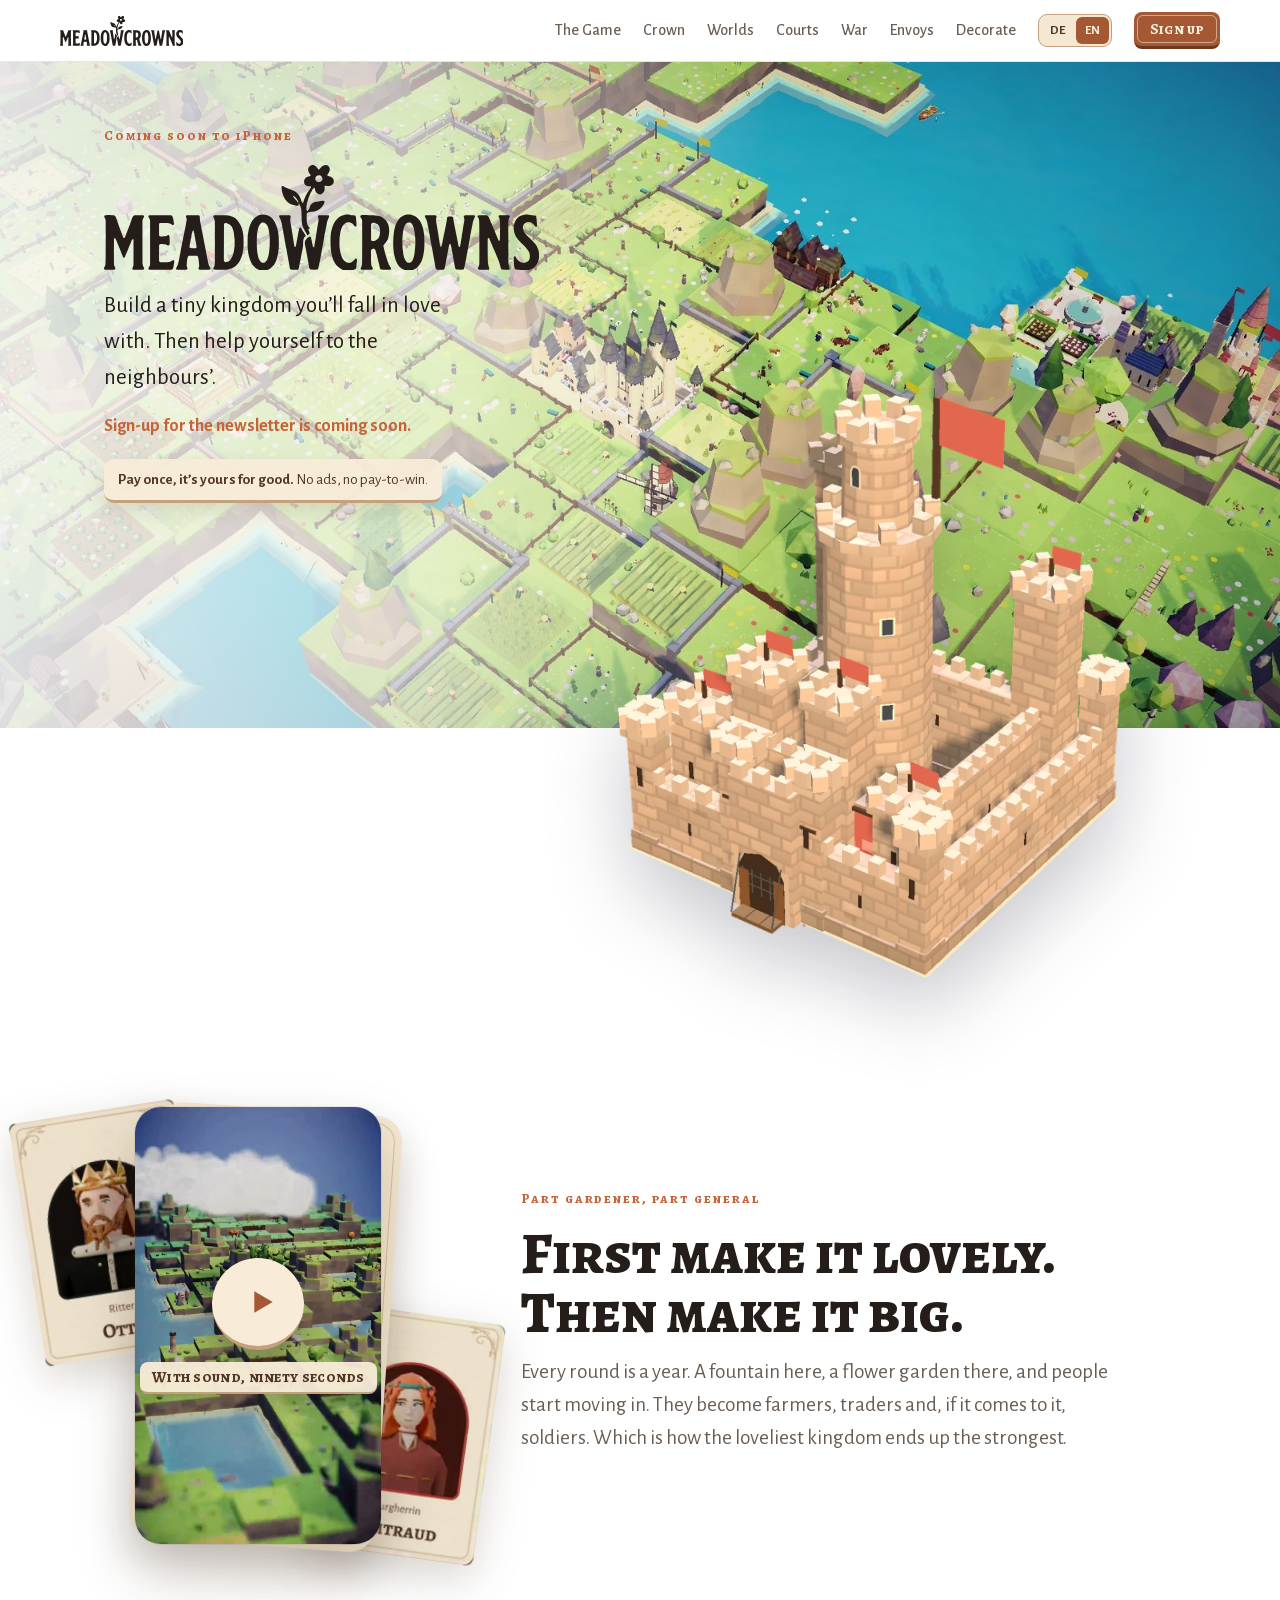
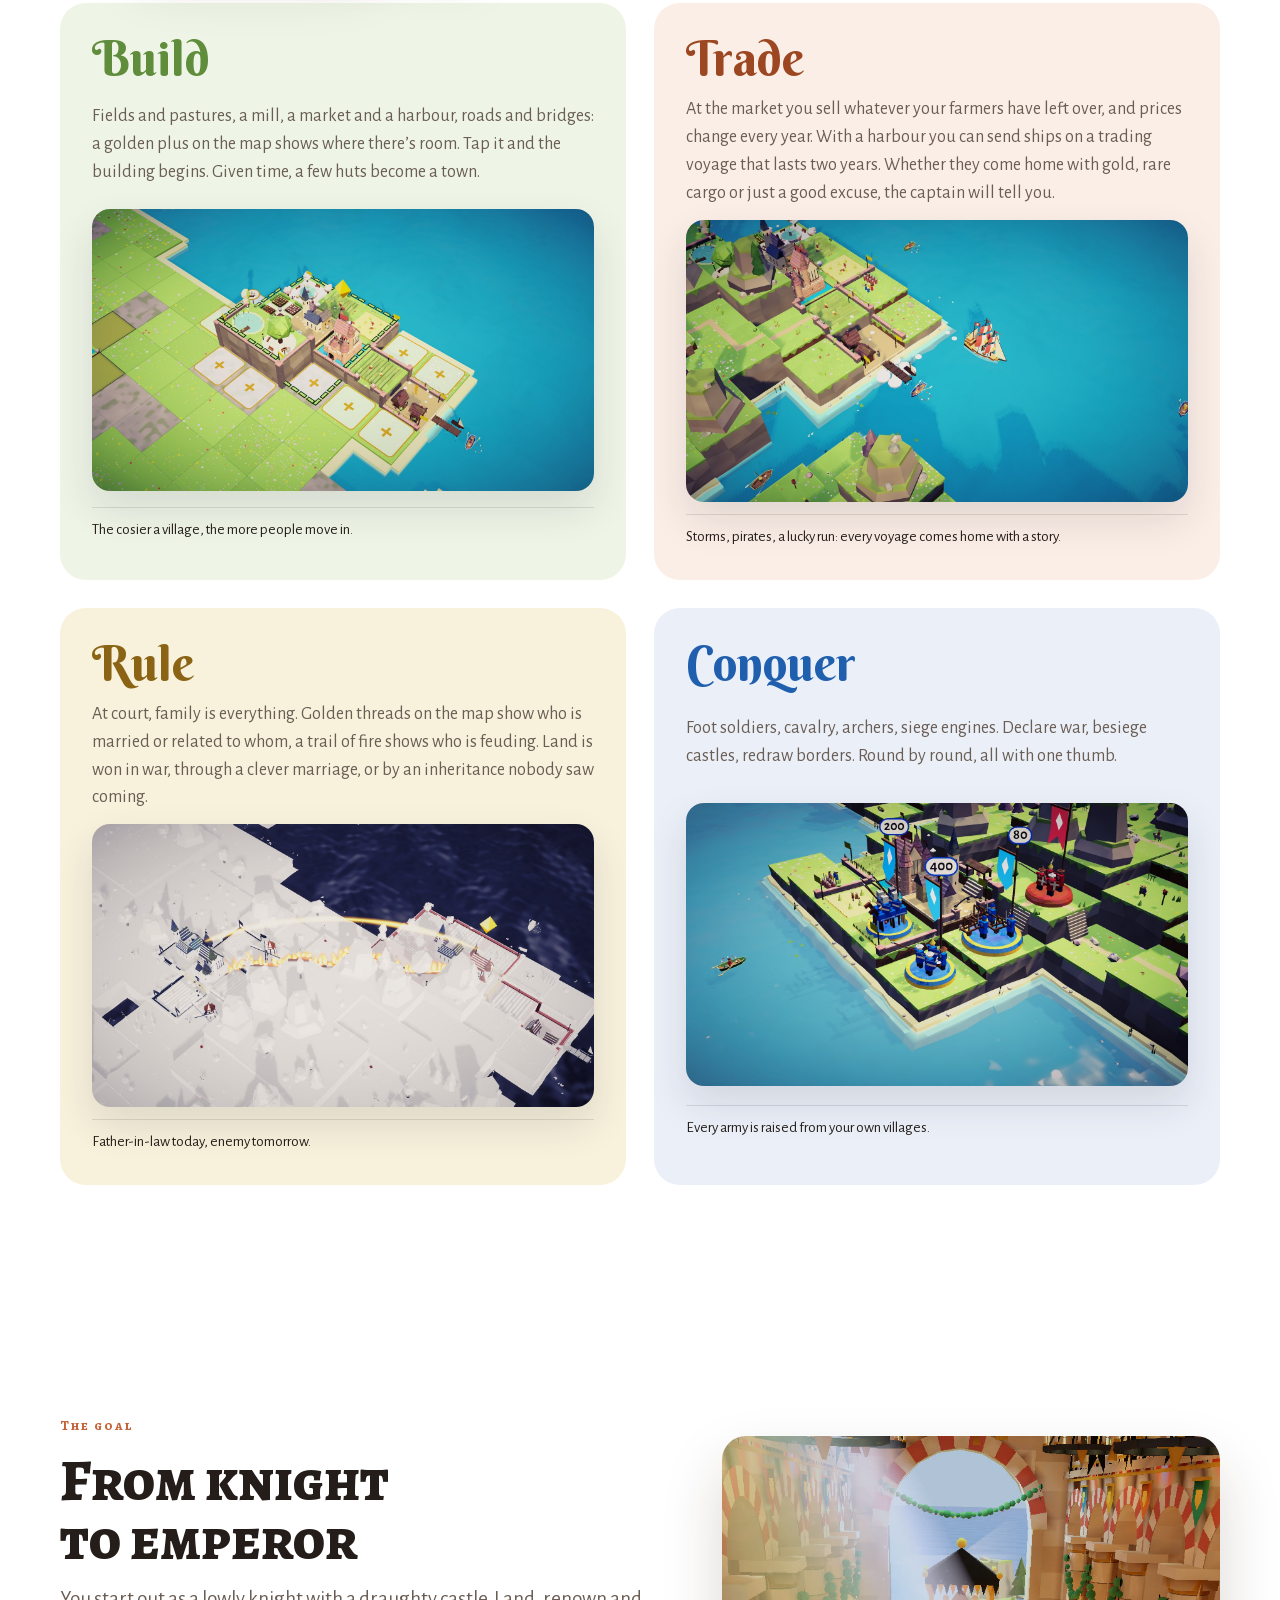
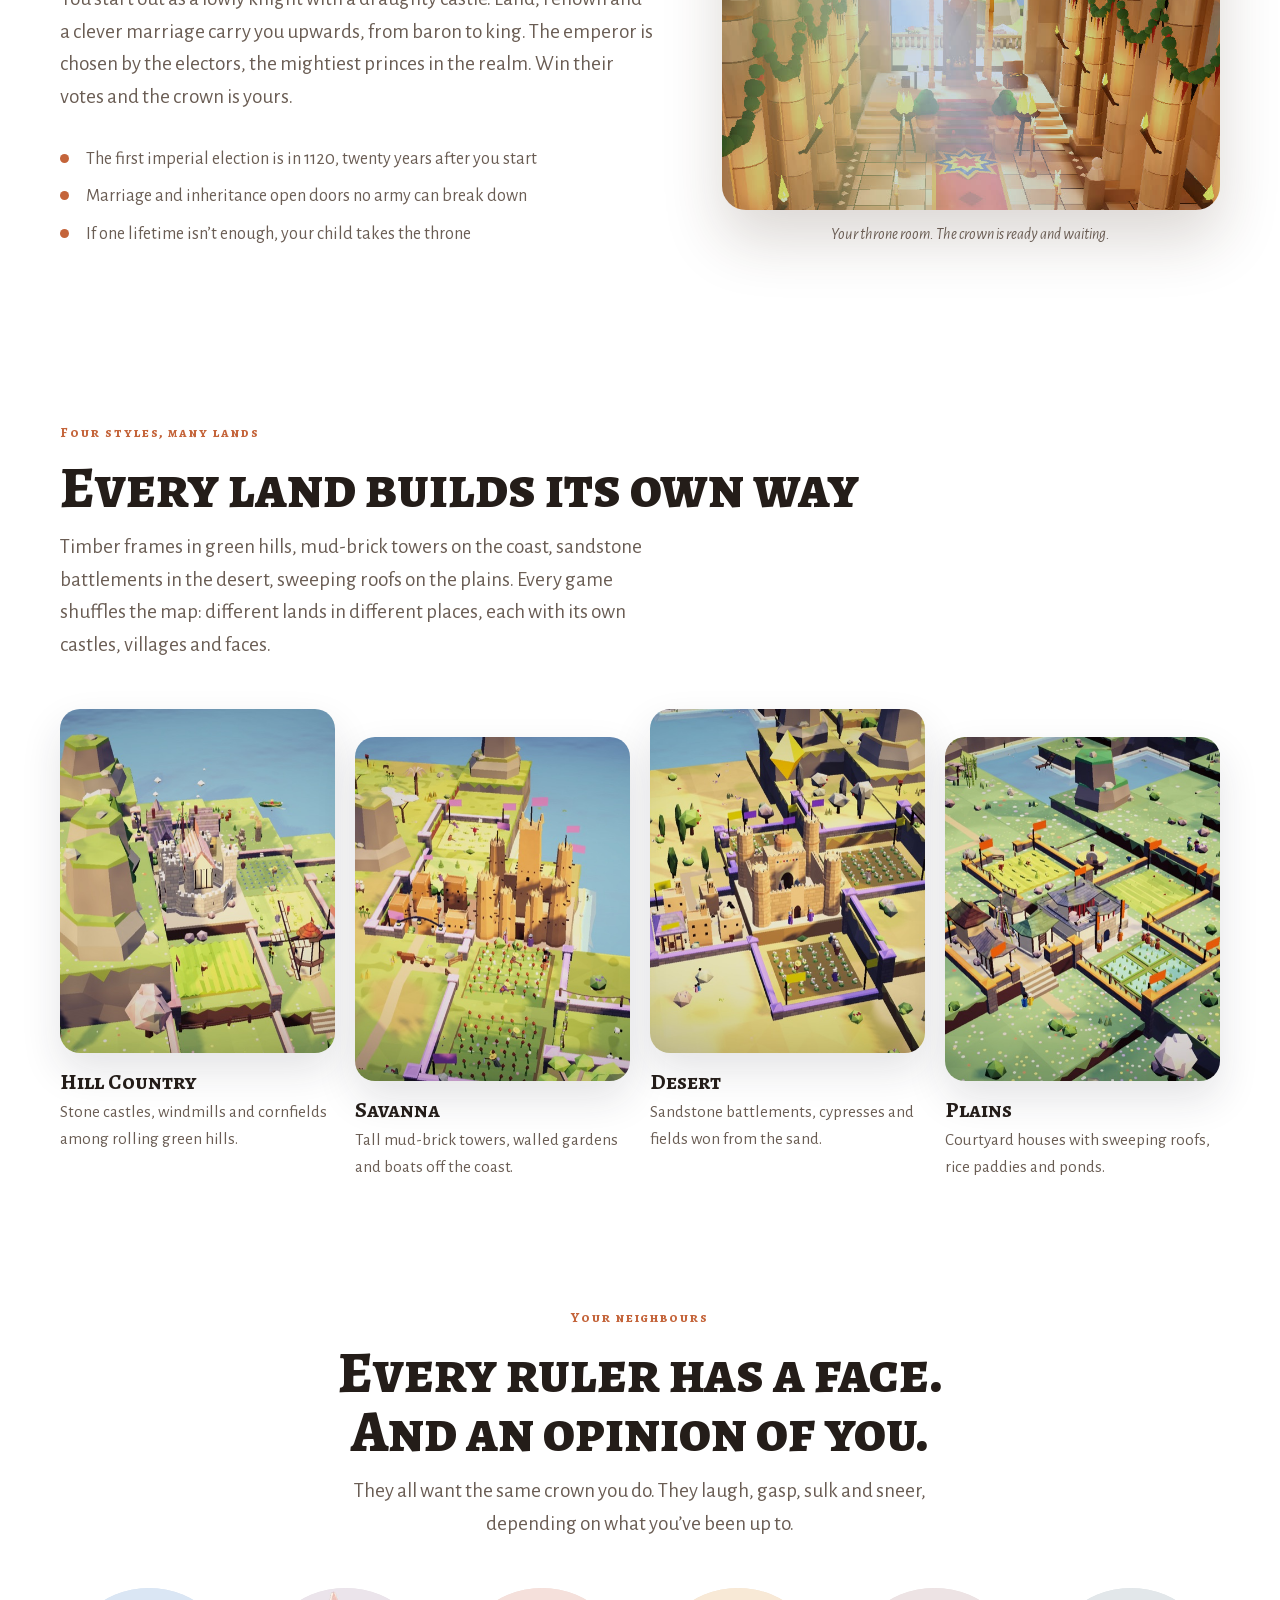
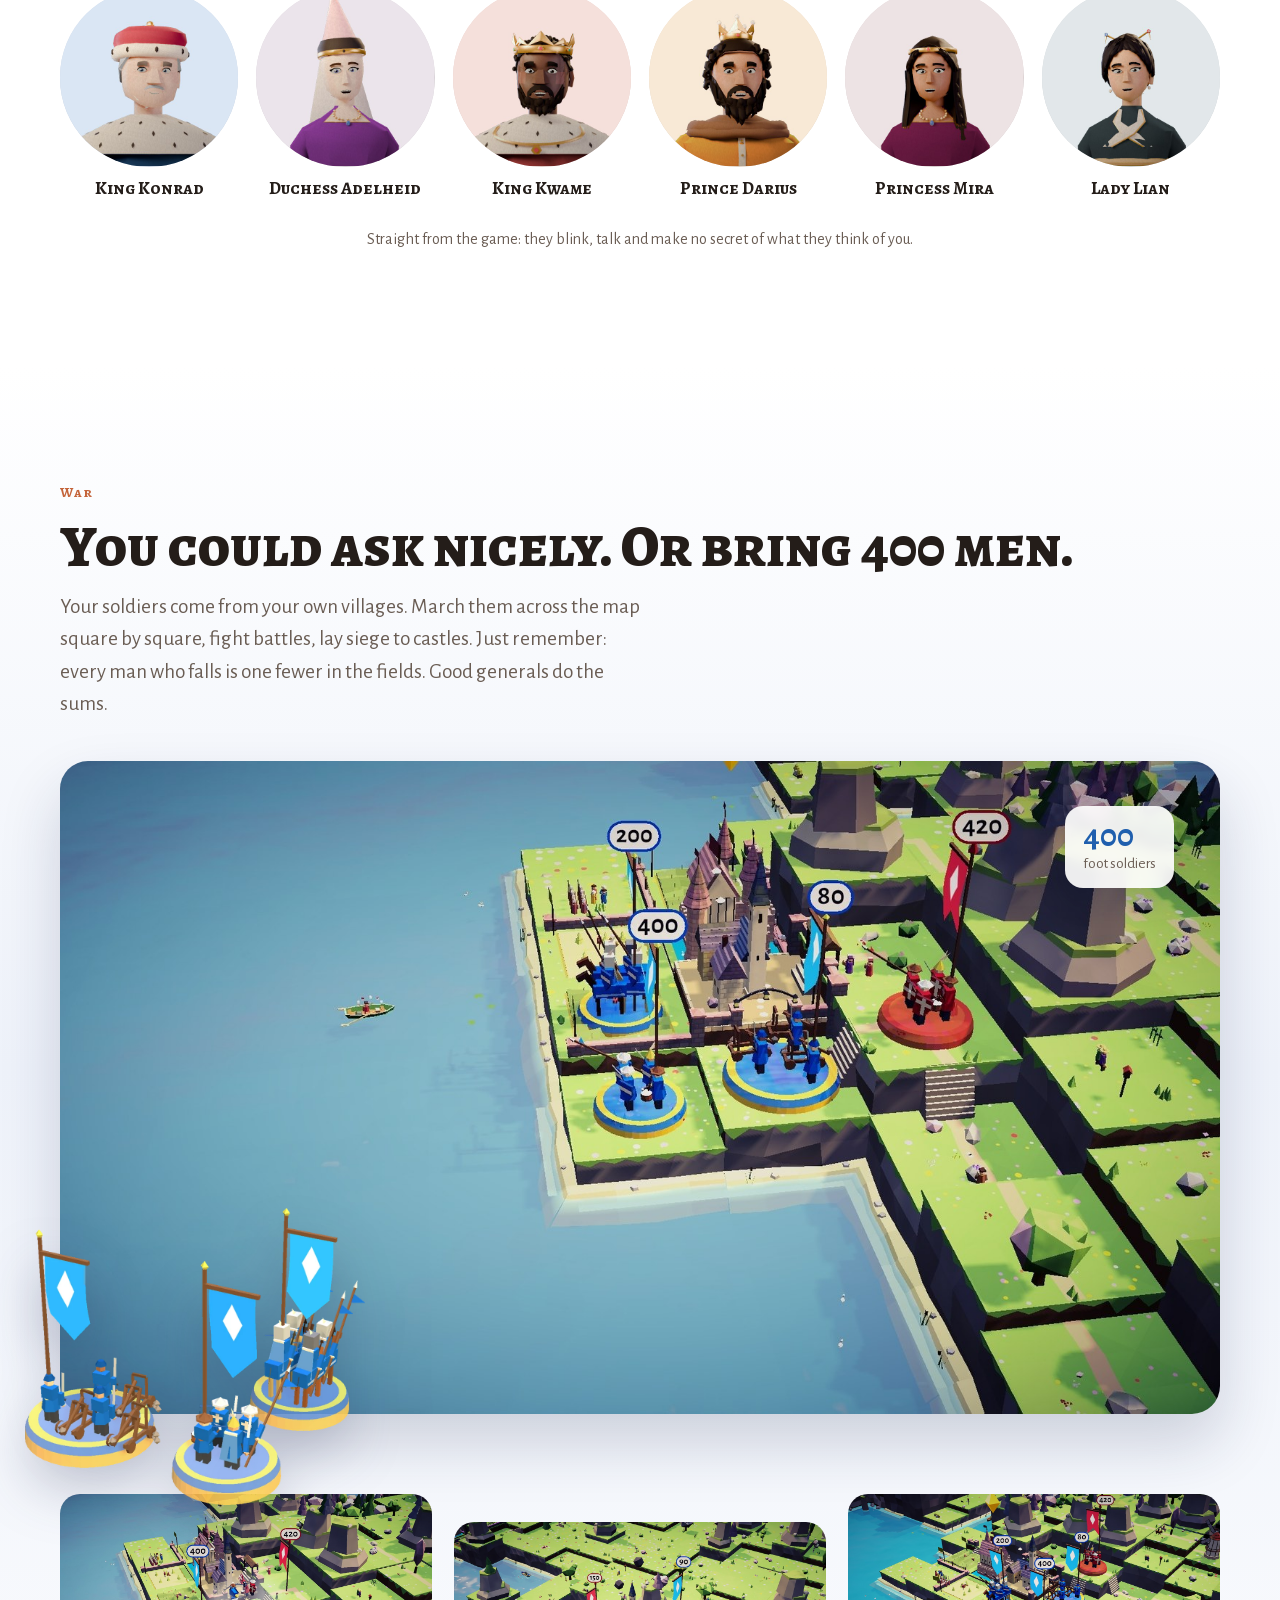
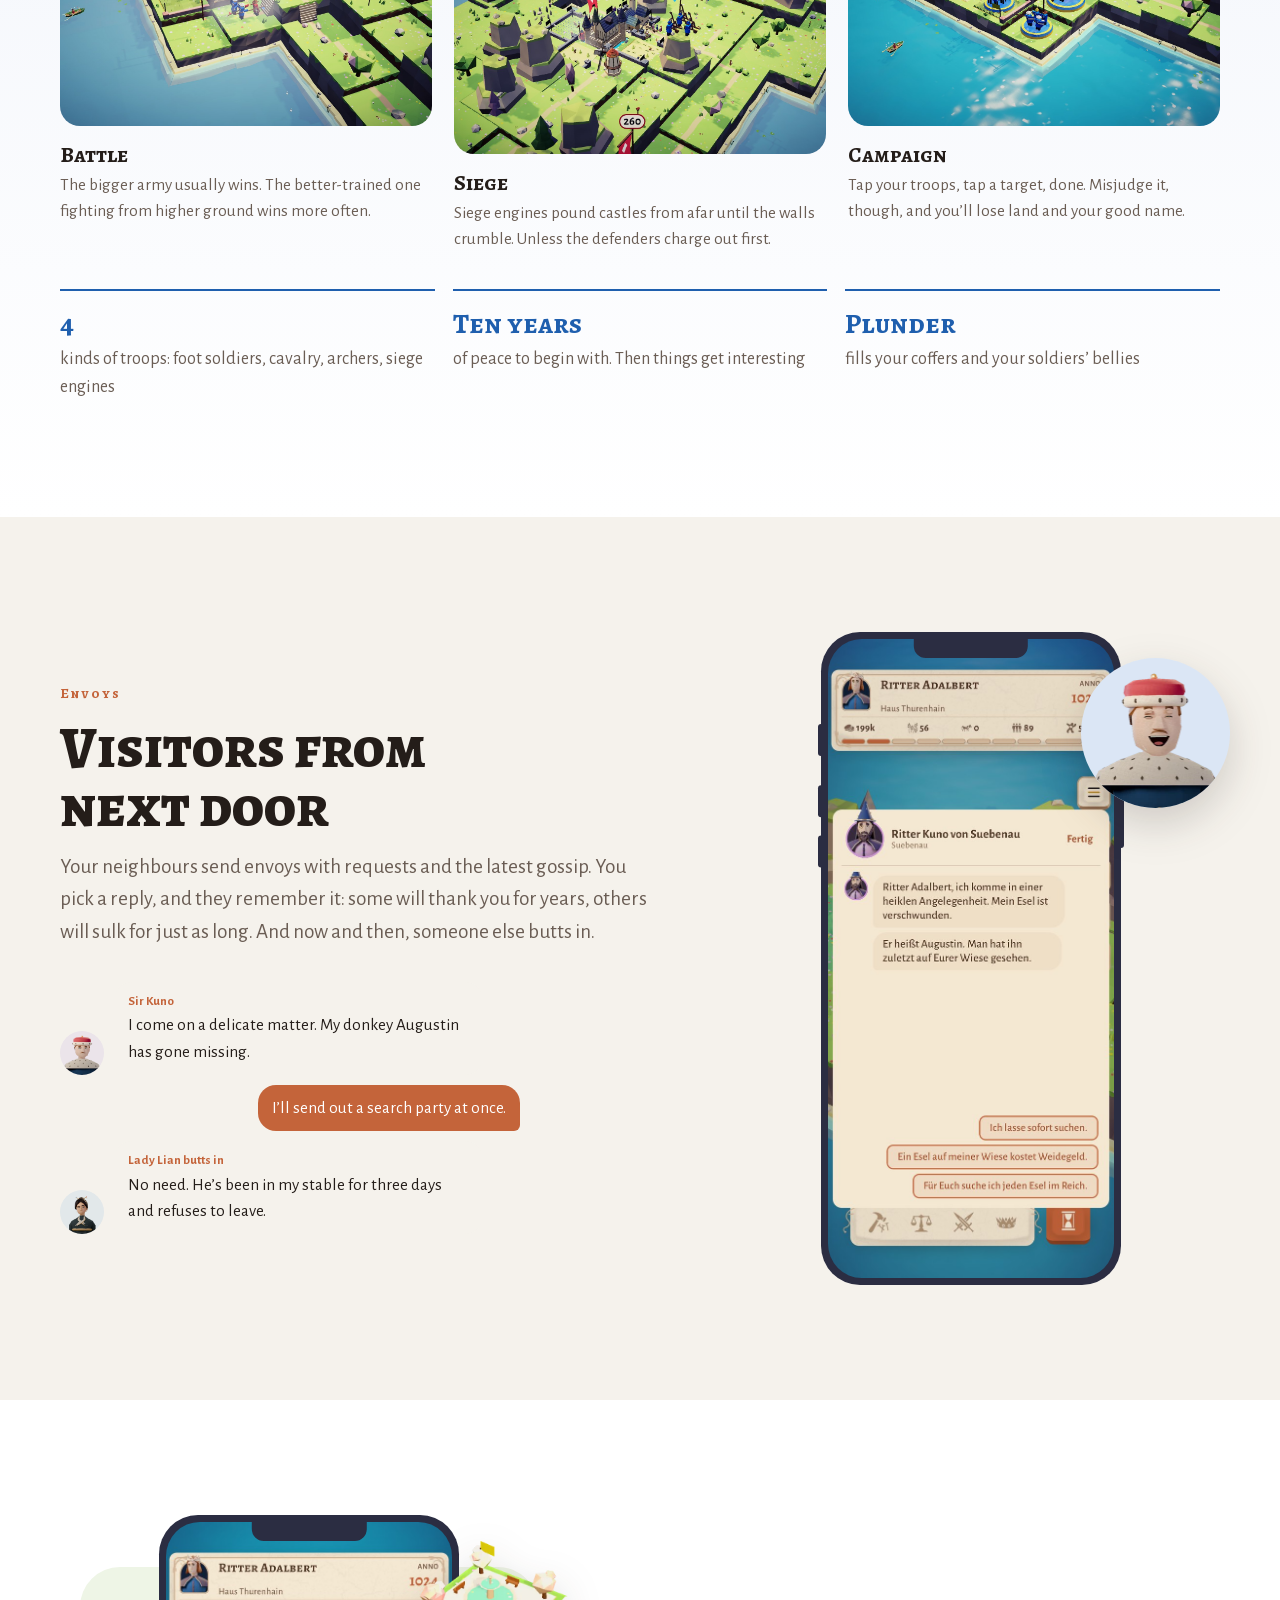
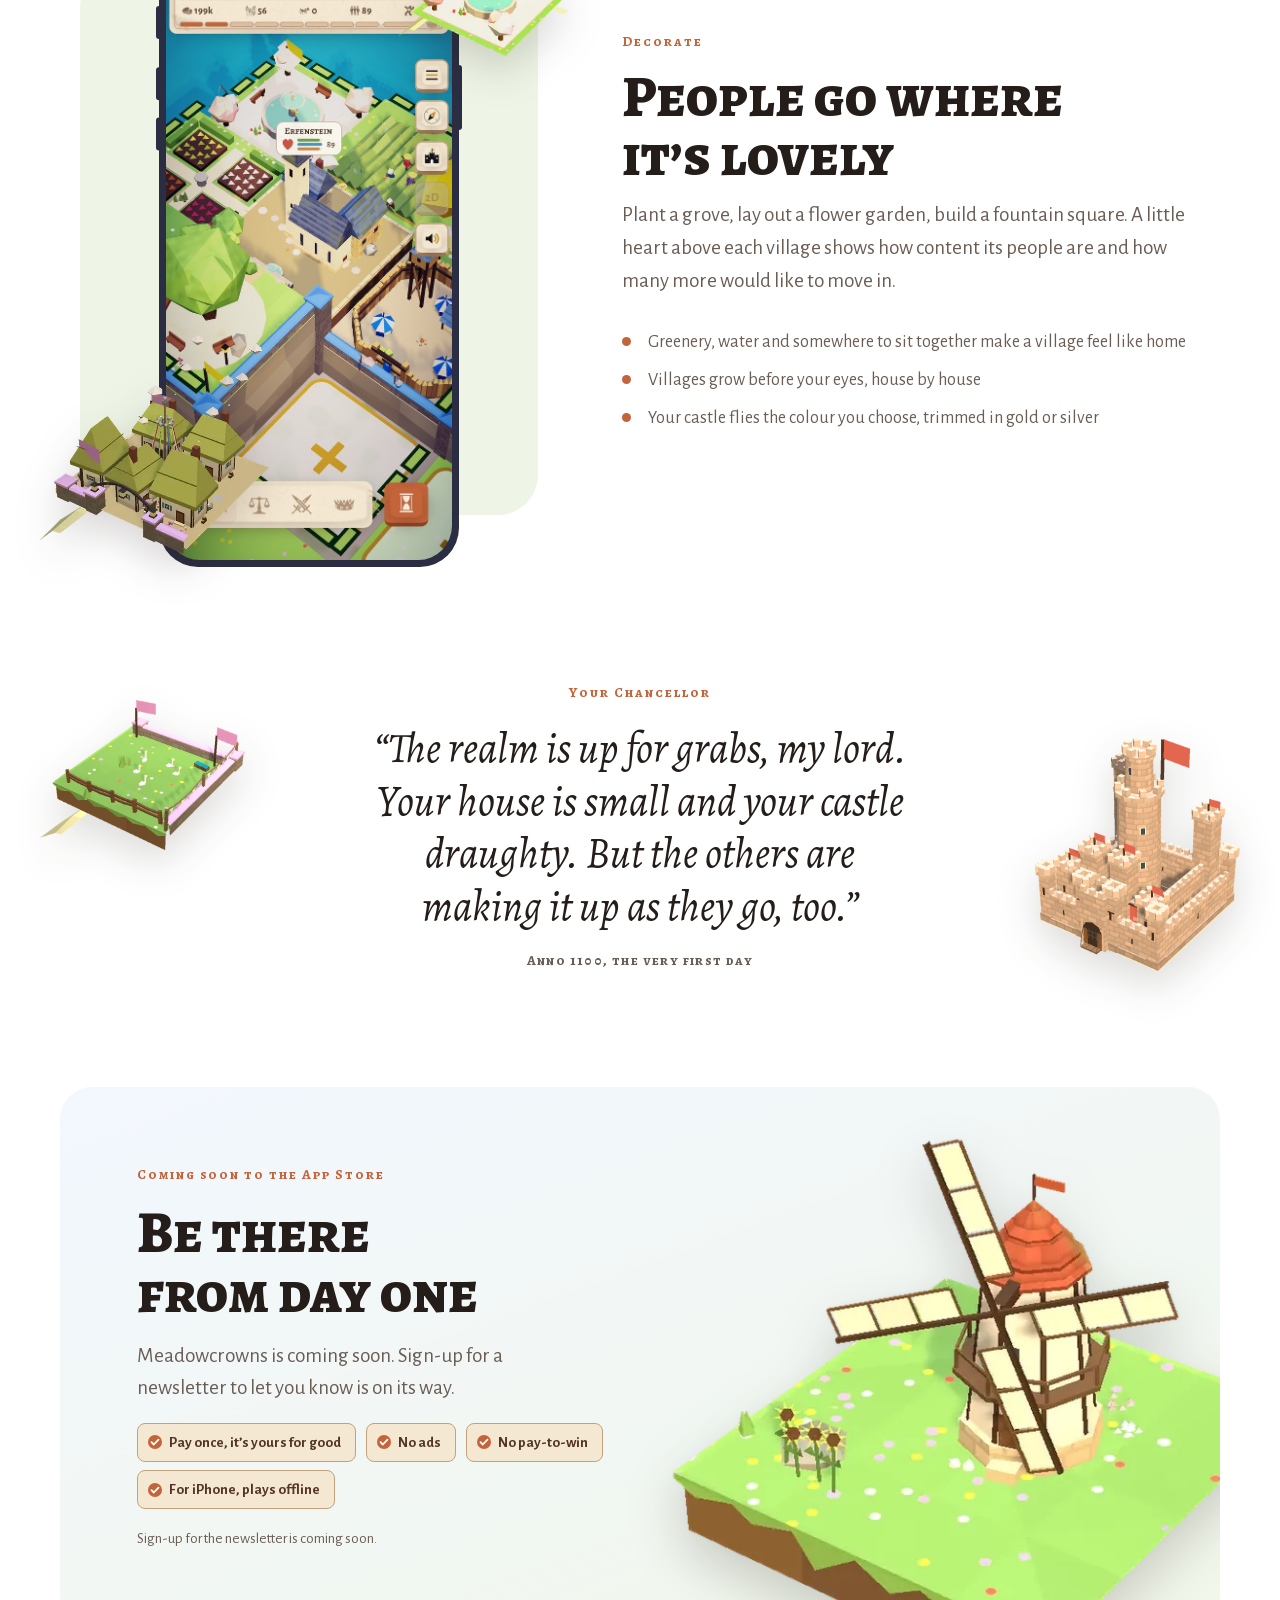
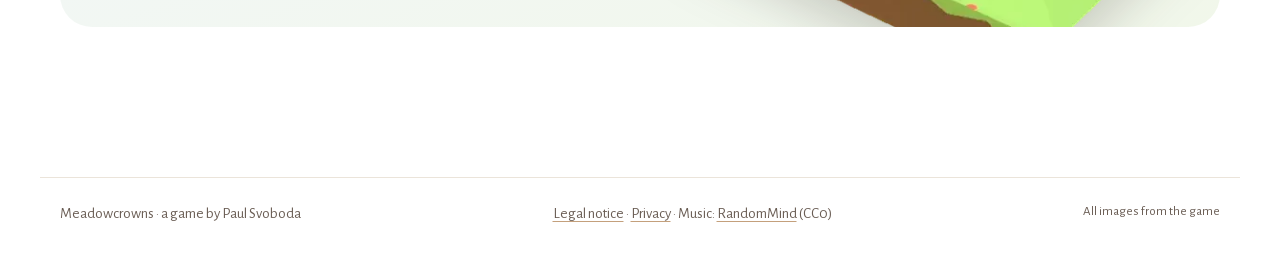
==== index.html @ 96c64db9 "Meadowcrowns: öffentliche Seite (DE/EN), Schriften selbst gehostet, Impressum und Datenschutz bei ji" ====
<!doctype html>
<html lang="de">
<head>
<meta charset="utf-8">
<meta name="viewport" content="width=device-width,initial-scale=1">
<meta name="color-scheme" content="light">
<meta name="theme-color" content="#ffffff">
<title>Meadowcrowns – baue dir ein kleines Königreich zum Verlieben</title>
<meta name="description" content="Meadowcrowns ist ein Aufbau- und Strategiespiel für iPhone: erst schön machen, dann groß machen. Einmal kaufen, keine Werbung, kein Pay-to-Win.">
<link rel="canonical" href="https://meadowcrowns.com/">
<link rel="alternate" hreflang="de" href="https://meadowcrowns.com/">
<link rel="alternate" hreflang="en" href="https://meadowcrowns.com/en.html">
<link rel="alternate" hreflang="x-default" href="https://meadowcrowns.com/">
<link rel="icon" href="favicon.svg" type="image/svg+xml">
<meta property="og:type" content="website">
<meta property="og:site_name" content="Meadowcrowns">
<meta property="og:title" content="Meadowcrowns – baue dir ein kleines Königreich zum Verlieben">
<meta property="og:description" content="Meadowcrowns ist ein Aufbau- und Strategiespiel für iPhone: erst schön machen, dann groß machen. Einmal kaufen, keine Werbung, kein Pay-to-Win.">
<meta property="og:url" content="https://meadowcrowns.com/">
<meta property="og:locale" content="de_DE">
<meta property="og:locale:alternate" content="en_US">
<meta property="og:image" content="https://meadowcrowns.com/img/og.jpg">
<meta property="og:image:width" content="1200">
<meta property="og:image:height" content="630">
<meta property="og:image:alt" content="Meadowcrowns: eine kleine Insel mit Burg und Dörfern">
<meta name="twitter:card" content="summary_large_image">
<meta name="twitter:title" content="Meadowcrowns – baue dir ein kleines Königreich zum Verlieben">
<meta name="twitter:description" content="Meadowcrowns ist ein Aufbau- und Strategiespiel für iPhone: erst schön machen, dann groß machen. Einmal kaufen, keine Werbung, kein Pay-to-Win.">
<meta name="twitter:image" content="https://meadowcrowns.com/img/og.jpg">
<style>
@font-face {
  font-family: 'Alegreya';
  font-style: italic;
  font-weight: 400;
  font-display: swap;
  src: url(fonts/alegreya-italic-400-latin-ext.woff2) format('woff2');
  unicode-range: U+0100-02BA, U+02BD-02C5, U+02C7-02CC, U+02CE-02D7, U+02DD-02FF, U+0304, U+0308, U+0329, U+1D00-1DBF, U+1E00-1E9F, U+1EF2-1EFF, U+2020, U+20A0-20AB, U+20AD-20C4, U+2113, U+2C60-2C7F, U+A720-A7FF;
}
@font-face {
  font-family: 'Alegreya';
  font-style: italic;
  font-weight: 400;
  font-display: swap;
  src: url(fonts/alegreya-italic-400-latin.woff2) format('woff2');
  unicode-range: U+0000-00FF, U+0131, U+0152-0153, U+02BB-02BC, U+02C6, U+02DA, U+02DC, U+0304, U+0308, U+0329, U+2000-206F, U+20AC, U+2122, U+2191, U+2193, U+2212, U+2215, U+FEFF, U+FFFD;
}
@font-face {
  font-family: 'Alegreya SC';
  font-style: normal;
  font-weight: 700;
  font-display: swap;
  src: url(fonts/alegreya-sc-normal-700-latin-ext.woff2) format('woff2');
  unicode-range: U+0100-02BA, U+02BD-02C5, U+02C7-02CC, U+02CE-02D7, U+02DD-02FF, U+0304, U+0308, U+0329, U+1D00-1DBF, U+1E00-1E9F, U+1EF2-1EFF, U+2020, U+20A0-20AB, U+20AD-20C4, U+2113, U+2C60-2C7F, U+A720-A7FF;
}
@font-face {
  font-family: 'Alegreya SC';
  font-style: normal;
  font-weight: 700;
  font-display: swap;
  src: url(fonts/alegreya-sc-normal-700-latin.woff2) format('woff2');
  unicode-range: U+0000-00FF, U+0131, U+0152-0153, U+02BB-02BC, U+02C6, U+02DA, U+02DC, U+0304, U+0308, U+0329, U+2000-206F, U+20AC, U+2122, U+2191, U+2193, U+2212, U+2215, U+FEFF, U+FFFD;
}
@font-face {
  font-family: 'Alegreya SC';
  font-style: normal;
  font-weight: 800;
  font-display: swap;
  src: url(fonts/alegreya-sc-normal-800-latin-ext.woff2) format('woff2');
  unicode-range: U+0100-02BA, U+02BD-02C5, U+02C7-02CC, U+02CE-02D7, U+02DD-02FF, U+0304, U+0308, U+0329, U+1D00-1DBF, U+1E00-1E9F, U+1EF2-1EFF, U+2020, U+20A0-20AB, U+20AD-20C4, U+2113, U+2C60-2C7F, U+A720-A7FF;
}
@font-face {
  font-family: 'Alegreya SC';
  font-style: normal;
  font-weight: 800;
  font-display: swap;
  src: url(fonts/alegreya-sc-normal-800-latin.woff2) format('woff2');
  unicode-range: U+0000-00FF, U+0131, U+0152-0153, U+02BB-02BC, U+02C6, U+02DA, U+02DC, U+0304, U+0308, U+0329, U+2000-206F, U+20AC, U+2122, U+2191, U+2193, U+2212, U+2215, U+FEFF, U+FFFD;
}
@font-face {
  font-family: 'Alegreya Sans';
  font-style: italic;
  font-weight: 400;
  font-display: swap;
  src: url(fonts/alegreya-sans-italic-400-latin-ext.woff2) format('woff2');
  unicode-range: U+0100-02BA, U+02BD-02C5, U+02C7-02CC, U+02CE-02D7, U+02DD-02FF, U+0304, U+0308, U+0329, U+1D00-1DBF, U+1E00-1E9F, U+1EF2-1EFF, U+2020, U+20A0-20AB, U+20AD-20C4, U+2113, U+2C60-2C7F, U+A720-A7FF;
}
@font-face {
  font-family: 'Alegreya Sans';
  font-style: italic;
  font-weight: 400;
  font-display: swap;
  src: url(fonts/alegreya-sans-italic-400-latin.woff2) format('woff2');
  unicode-range: U+0000-00FF, U+0131, U+0152-0153, U+02BB-02BC, U+02C6, U+02DA, U+02DC, U+0304, U+0308, U+0329, U+2000-206F, U+20AC, U+2122, U+2191, U+2193, U+2212, U+2215, U+FEFF, U+FFFD;
}
@font-face {
  font-family: 'Alegreya Sans';
  font-style: normal;
  font-weight: 400;
  font-display: swap;
  src: url(fonts/alegreya-sans-normal-400-latin-ext.woff2) format('woff2');
  unicode-range: U+0100-02BA, U+02BD-02C5, U+02C7-02CC, U+02CE-02D7, U+02DD-02FF, U+0304, U+0308, U+0329, U+1D00-1DBF, U+1E00-1E9F, U+1EF2-1EFF, U+2020, U+20A0-20AB, U+20AD-20C4, U+2113, U+2C60-2C7F, U+A720-A7FF;
}
@font-face {
  font-family: 'Alegreya Sans';
  font-style: normal;
  font-weight: 400;
  font-display: swap;
  src: url(fonts/alegreya-sans-normal-400-latin.woff2) format('woff2');
  unicode-range: U+0000-00FF, U+0131, U+0152-0153, U+02BB-02BC, U+02C6, U+02DA, U+02DC, U+0304, U+0308, U+0329, U+2000-206F, U+20AC, U+2122, U+2191, U+2193, U+2212, U+2215, U+FEFF, U+FFFD;
}
@font-face {
  font-family: 'Alegreya Sans';
  font-style: normal;
  font-weight: 500;
  font-display: swap;
  src: url(fonts/alegreya-sans-normal-500-latin-ext.woff2) format('woff2');
  unicode-range: U+0100-02BA, U+02BD-02C5, U+02C7-02CC, U+02CE-02D7, U+02DD-02FF, U+0304, U+0308, U+0329, U+1D00-1DBF, U+1E00-1E9F, U+1EF2-1EFF, U+2020, U+20A0-20AB, U+20AD-20C4, U+2113, U+2C60-2C7F, U+A720-A7FF;
}
@font-face {
  font-family: 'Alegreya Sans';
  font-style: normal;
  font-weight: 500;
  font-display: swap;
  src: url(fonts/alegreya-sans-normal-500-latin.woff2) format('woff2');
  unicode-range: U+0000-00FF, U+0131, U+0152-0153, U+02BB-02BC, U+02C6, U+02DA, U+02DC, U+0304, U+0308, U+0329, U+2000-206F, U+20AC, U+2122, U+2191, U+2193, U+2212, U+2215, U+FEFF, U+FFFD;
}
@font-face {
  font-family: 'Alegreya Sans';
  font-style: normal;
  font-weight: 700;
  font-display: swap;
  src: url(fonts/alegreya-sans-normal-700-latin-ext.woff2) format('woff2');
  unicode-range: U+0100-02BA, U+02BD-02C5, U+02C7-02CC, U+02CE-02D7, U+02DD-02FF, U+0304, U+0308, U+0329, U+1D00-1DBF, U+1E00-1E9F, U+1EF2-1EFF, U+2020, U+20A0-20AB, U+20AD-20C4, U+2113, U+2C60-2C7F, U+A720-A7FF;
}
@font-face {
  font-family: 'Alegreya Sans';
  font-style: normal;
  font-weight: 700;
  font-display: swap;
  src: url(fonts/alegreya-sans-normal-700-latin.woff2) format('woff2');
  unicode-range: U+0000-00FF, U+0131, U+0152-0153, U+02BB-02BC, U+02C6, U+02DA, U+02DC, U+0304, U+0308, U+0329, U+2000-206F, U+20AC, U+2122, U+2191, U+2193, U+2212, U+2215, U+FEFF, U+FFFD;
}
@font-face {
  font-family: 'Alegreya Sans';
  font-style: normal;
  font-weight: 800;
  font-display: swap;
  src: url(fonts/alegreya-sans-normal-800-latin-ext.woff2) format('woff2');
  unicode-range: U+0100-02BA, U+02BD-02C5, U+02C7-02CC, U+02CE-02D7, U+02DD-02FF, U+0304, U+0308, U+0329, U+1D00-1DBF, U+1E00-1E9F, U+1EF2-1EFF, U+2020, U+20A0-20AB, U+20AD-20C4, U+2113, U+2C60-2C7F, U+A720-A7FF;
}
@font-face {
  font-family: 'Alegreya Sans';
  font-style: normal;
  font-weight: 800;
  font-display: swap;
  src: url(fonts/alegreya-sans-normal-800-latin.woff2) format('woff2');
  unicode-range: U+0000-00FF, U+0131, U+0152-0153, U+02BB-02BC, U+02C6, U+02DA, U+02DC, U+0304, U+0308, U+0329, U+2000-206F, U+20AC, U+2122, U+2191, U+2193, U+2212, U+2215, U+FEFF, U+FFFD;
}
@font-face {
  font-family: 'Berkshire Swash';
  font-style: normal;
  font-weight: 400;
  font-display: swap;
  src: url(fonts/berkshire-swash-normal-400-latin-ext.woff2) format('woff2');
  unicode-range: U+0100-02BA, U+02BD-02C5, U+02C7-02CC, U+02CE-02D7, U+02DD-02FF, U+0304, U+0308, U+0329, U+1D00-1DBF, U+1E00-1E9F, U+1EF2-1EFF, U+2020, U+20A0-20AB, U+20AD-20C4, U+2113, U+2C60-2C7F, U+A720-A7FF;
}
@font-face {
  font-family: 'Berkshire Swash';
  font-style: normal;
  font-weight: 400;
  font-display: swap;
  src: url(fonts/berkshire-swash-normal-400-latin.woff2) format('woff2');
  unicode-range: U+0000-00FF, U+0131, U+0152-0153, U+02BB-02BC, U+02C6, U+02DA, U+02DC, U+0304, U+0308, U+0329, U+2000-206F, U+20AC, U+2122, U+2191, U+2193, U+2212, U+2215, U+FEFF, U+FFFD;
}
</style>
<style>/* Logo 2 (Paul, 2026-11-08): the wordmark with the flower out of the cracked W, in ink. */
.mc-logo { display: block; fill: var(--ink); }
.logo .mc-logo { height: 30px; width: auto; aspect-ratio: 3041 / 739; }
.hero h1 .mc-logo { width: clamp(260px, 34vw, 460px); height: auto; aspect-ratio: 3041 / 739; }
</style>
<style>
/* Layout: white and open. The living map of a European realm plays in a large rounded window; the castle, cut out of the
   game, stands in front and reaches down onto the white. Then the two halves of the game, the courts of many cultures with
   faces that change their feelings, talking with the neighbours, decorating, the children's letters, and the list.
   Phones are drawn as a current iPhone Pro (titanium frame, Dynamic Island). One light look on purpose. */
:root {
  --white: #ffffff;
  --mist: #f5f2ec;
  --ink: #241d19;
  --ink-2: #6a5d54;
  --terra: #c4643a;
  --terra-deep: #9c4721;
  --meadow: #5f8d3c;
  --royal: #1f5fae;
  --line: #ebe4da;
  --display: "Berkshire Swash", "Alegreya SC", Georgia, serif;
  --head: "Alegreya SC", Georgia, serif;
  --body: "Alegreya Sans", "Segoe UI", system-ui, sans-serif;
  --quote: "Alegreya", Georgia, serif;
  color-scheme: light;
}
* { box-sizing: border-box; }
html, body { overflow-x: clip; max-width: 100%; }
body { background: var(--white); color: var(--ink); font: 18px/1.55 var(--body); margin: 0; }
/* Pieces that reach past the edges (the castle, the cut-outs, the bleeding island) never widen the page. */
main, header, footer, section, .hero { overflow-x: clip; }
img, video { max-width: 100%; display: block; }
h1, h2, h3 { margin: 0; text-wrap: balance; }
p { margin: 0; }
.wrap { max-width: 1200px; margin: 0 auto; padding-left: max(20px, env(safe-area-inset-left, 0px)); padding-right: max(20px, env(safe-area-inset-right, 0px)); }

/* Top bar */
.bar { position: sticky; top: env(safe-area-inset-top, 0px); z-index: 20; background: rgba(255,255,255,.86); backdrop-filter: saturate(1.4) blur(12px); border-bottom: 1px solid var(--line); }
body::before { content: ""; position: fixed; inset: 0 0 auto; height: env(safe-area-inset-top, 0px); z-index: 21; background: var(--white); }
.bar .wrap { display: flex; align-items: center; justify-content: space-between; gap: 16px; padding-block: 12px; }
.logo { font-family: var(--display); font-size: 24px; color: var(--ink); text-decoration: none; line-height: 1; }
.logo span { color: var(--terra); }
.bar nav { display: flex; gap: 22px; align-items: center; }
.bar nav a { color: var(--ink-2); text-decoration: none; font-weight: 500; font-size: 16px; }
.bar nav a:hover { color: var(--ink); }
.btn { display: inline-flex; align-items: center; border: 0; border-radius: 999px; padding: 12px 22px; font: 700 16px/1 var(--body); cursor: pointer; background: var(--terra); color: #fff; text-decoration: none; transition: background .2s, transform .2s; }
.btn:hover { background: var(--terra-deep); transform: translateY(-1px); }
.btn:focus-visible, input:focus-visible, a:focus-visible { outline: 3px solid var(--royal); outline-offset: 3px; }
/* Language switch: two small letters in the bar, the current one filled. */
.lang { display: inline-flex; border: 1px solid var(--line); border-radius: 999px; padding: 2px; gap: 2px; }
.lang button { border: 0; background: none; font: 700 13px/1 var(--body); color: var(--ink-2); padding: 7px 9px; border-radius: 999px; cursor: pointer; }
.lang button[aria-pressed="true"] { background: var(--ink); color: #fff; }
.btn.small { padding: 9px 16px; font-size: 15px; }
.bar nav a.btn, .bar nav a.btn:hover { color: #fff; font-weight: 700; }

/* Hero */
/* The stage runs edge to edge; its copy and the castle still line up with the page's 1200px column. */
.hero.wrap { position: relative; max-width: none; padding: 0; }
.stage { position: relative; border-radius: 0; overflow: hidden; height: min(74vh, 700px); min-height: 520px; background: #bfe3ef; }
.stage video, .stage .poster { position: absolute; inset: 0; width: 100%; height: 100%; object-fit: cover; }
.stage::after { content: ""; position: absolute; inset: 0; background: linear-gradient(90deg, rgba(255,255,255,.86) 0%, rgba(255,255,255,.6) 34%, rgba(255,255,255,0) 60%); pointer-events: none; }
.hero-copy { position: absolute; z-index: 2; left: max(clamp(20px, 5vw, 64px), calc((100vw - 1200px) / 2 + 64px)); top: clamp(28px, 7vh, 72px); max-width: 520px; display: flex; flex-direction: column; gap: 18px; }
.kicker { font-family: var(--head); font-weight: 700; letter-spacing: .14em; font-size: 14px; color: var(--terra); }
.hero h1 { font-family: var(--display); font-weight: 400; font-size: clamp(52px, 7.6vw, 104px); line-height: .9; }
.hero h1 small { display: block; font-size: .42em; color: var(--terra); margin-bottom: 4px; }
.claim { font-size: clamp(19px, 2vw, 23px); max-width: 30ch; }
.join { display: flex; gap: 8px; flex-wrap: wrap; max-width: 460px; }
.join input { flex: 1 1 200px; min-width: 0; border: 1.5px solid var(--line); background: #fff; color: var(--ink); border-radius: 999px; padding: 12px 18px; font: 17px var(--body); }
.store { color: var(--ink-2); font-size: 15px; }
.store b { color: var(--ink); }
.thanks { color: var(--meadow); font-weight: 700; }
.castle { position: absolute; z-index: 3; right: max(clamp(10px, 6vw, 110px), calc((100vw - 1200px) / 2 + 110px)); bottom: -250px; width: min(40vw, 520px); pointer-events: none; filter: drop-shadow(0 34px 40px rgba(30,30,50,.24)); }
.below-hero { height: 240px; }

/* Section heads */
section { padding-block: clamp(56px, 9vw, 120px); }
.eyebrow { font-family: var(--head); font-weight: 700; letter-spacing: .14em; font-size: 14px; color: var(--terra); }
h2 { font-family: var(--head); font-weight: 800; font-size: clamp(32px, 4.6vw, 58px); line-height: 1.02; }
.lead { font-size: clamp(18px, 1.8vw, 21px); color: var(--ink-2); max-width: 54ch; }
.head { display: flex; flex-direction: column; gap: 14px; }

/* Two halves */
.realm { display: grid; grid-template-columns: repeat(2, minmax(0, 1fr)); gap: clamp(16px, 2.4vw, 28px); margin-top: 44px; }
.realm article { border-radius: 26px; padding: clamp(22px, 2.6vw, 32px); display: grid; grid-template-columns: minmax(0, 1fr) minmax(0, .82fr); grid-template-rows: auto 1fr auto; gap: 12px clamp(18px, 2.2vw, 28px); min-width: 0; }
.realm .build { background: #eef5e6; }
.realm .trade { background: #fbeee6; }
.realm .rule { background: #f8f1dc; }
.realm .war { background: #eaeff8; }
.realm h3 { font-family: var(--display); font-weight: 400; font-size: clamp(38px, 3.8vw, 52px); line-height: 1; }
.realm .build h3 { color: var(--meadow); }
.realm .trade h3 { color: var(--terra-deep); }
.realm .rule h3 { color: #8a6414; }
.realm .war h3 { color: var(--royal); }
.realm p { color: var(--ink-2); }
.realm .pic { grid-column: 2; grid-row: 1 / -1; margin: 0; align-self: center; }
.realm .pic img { width: 100%; aspect-ratio: 4 / 5; object-fit: cover; border-radius: 18px; box-shadow: 0 18px 40px rgba(30,30,50,.12); }
.realm .fact { margin: 0; font-size: 15px; color: var(--ink); border-top: 1px solid rgba(36,29,25,.12); padding-top: 10px; }
@media (max-width: 980px) { .realm { grid-template-columns: 1fr; } }
/* The four boxes show the game from where one plays it, wide and uncut, the picture under the text (Paul, 2026-11-02:
   „ganz schön nah dran“; the upright crops zoomed into the scene). */
.realm article { grid-template-columns: minmax(0, 1fr); grid-template-rows: none; }
.realm .pic { grid-column: auto; grid-row: auto; }
.realm .pic img { aspect-ratio: 16 / 9; }
@media (max-width: 640px) { .realm article { grid-template-columns: 1fr; grid-template-rows: none; } .realm .pic { grid-column: auto; grid-row: auto; } }

/* Courts of many cultures: faces that change their feelings */
.courts { margin-top: 48px; display: grid; grid-template-columns: repeat(6, minmax(0, 1fr)); gap: 18px; }
.court { display: flex; flex-direction: column; align-items: center; gap: 8px; text-align: center; min-width: 0; }
.face { position: relative; width: 100%; aspect-ratio: 1; border-radius: 50%; background: var(--c); overflow: hidden; box-shadow: inset 0 -18px 30px rgba(0,0,0,.12); }
.face video { position: absolute; inset: 0; width: 100%; height: 100%; object-fit: cover; }
.court b { font-family: var(--head); font-size: 18px; }
.court span { color: var(--ink-2); font-size: 15px; }
.feel-note { margin-top: 24px; text-align: center; color: var(--ink-2); font-size: 16px; }
.feel { margin-top: 26px; display: flex; flex-wrap: wrap; gap: 8px; justify-content: center; }
.feel span { border: 1px solid var(--line); border-radius: 999px; padding: 4px 12px; font-size: 15px; color: var(--ink-2); transition: background .3s, color .3s, border-color .3s; }
.feel span.on { background: var(--ink); color: #fff; border-color: var(--ink); }

/* iPhone (a current Pro: titanium frame, Dynamic Island) */
/* A flat phone (Paul, 2026-10-27): one dark ink frame, a plain notch, flat side keys, no shine or shadow. */
.iphone { --frame: #2b2d42; position: relative; width: 100%; aspect-ratio: 402 / 874; border-radius: 13% / 6%; padding: 1.4%; background: var(--frame); }
.iphone .screen { position: relative; width: 100%; height: 100%; border-radius: 11.8% / 5.4%; overflow: hidden; background: #fbfbfe; }
.iphone .screen img { width: 100%; height: 100%; object-fit: cover; }
.iphone .screen::before { content: ""; position: absolute; z-index: 2; top: 0; left: 50%; width: 40%; height: 3%; translate: -50% 0; background: var(--frame); border-radius: 0 0 12px 12px; }
.iphone::before { content: ""; position: absolute; left: -1.1%; top: 14%; width: 1.3%; height: 5%; border-radius: 3px 0 0 3px; background: var(--frame); box-shadow: 0 3.4em 0 0 var(--frame), 0 6.2em 0 0 var(--frame); }
.iphone::after { content: ""; position: absolute; right: -1.1%; top: 23%; width: 1.3%; height: 10%; border-radius: 0 3px 3px 0; background: var(--frame); }

/* War */
.war { background: linear-gradient(180deg, #ffffff 0%, #eef2fa 40%, #ffffff 100%); }
.war-hero { position: relative; margin-top: 40px; }
.war-wide { width: 100%; border-radius: 28px; aspect-ratio: 1800 / 1013; object-fit: cover; box-shadow: 0 30px 60px rgba(30,40,80,.18); }
.war-cut { position: absolute; width: min(30%, 340px); left: -3%; bottom: -14%; filter: drop-shadow(0 24px 26px rgba(30,40,80,.25)); }
.war-badge { position: absolute; right: 4%; top: 7%; background: rgba(255,255,255,.92); backdrop-filter: blur(6px); border-radius: 18px; padding: 12px 18px; display: flex; flex-direction: column; box-shadow: 0 12px 30px rgba(30,40,80,.15); }
.war-badge b { font-family: var(--head); font-size: 34px; color: var(--royal); line-height: 1; }
.war-badge span { color: var(--ink-2); font-size: 15px; }
.lands { display: grid; grid-template-columns: repeat(4, minmax(0, 1fr)); gap: 20px; margin-top: 48px; }
.lands figure { margin: 0; display: flex; flex-direction: column; gap: 12px; min-width: 0; }
.lands img { width: 100%; aspect-ratio: 4 / 5; object-fit: cover; border-radius: 20px; box-shadow: 0 18px 40px rgba(30,30,50,.12); }
.lands figure:nth-child(even) { transform: translateY(28px); }
.lands figcaption { color: var(--ink-2); font-size: 17px; }
.lands figcaption b { display: block; font-family: var(--head); font-size: 22px; color: var(--ink); }
@media (max-width: 980px) { .lands { grid-template-columns: repeat(2, minmax(0, 1fr)); } }
@media (max-width: 560px) { .lands { grid-template-columns: 1fr; } .lands figure:nth-child(even) { transform: none; } .lands img { aspect-ratio: 16 / 10; } }
/* The goal as a picture: the house's throne hall from the game, the crown waiting on its cushion. */
.visual.hall, .row .visual.hall { margin: 0; min-height: 0; display: flex; flex-direction: column; gap: 12px; }
.hall video { width: 100%; aspect-ratio: 4 / 3; object-fit: cover; border-radius: 24px; box-shadow: 0 30px 60px rgba(60,40,20,.18); background: #e9d8bf; }
.hall figcaption { text-align: center; color: var(--ink-2); font-size: 16px; font-style: italic; }
.war-grid { display: grid; grid-template-columns: repeat(3, minmax(0, 1fr)); gap: 22px; margin-top: 80px; }
.war-grid figure { margin: 0; display: flex; flex-direction: column; gap: 12px; min-width: 0; }
.war-grid img, .war-grid video { width: 100%; border-radius: 20px; aspect-ratio: 16 / 10; object-fit: cover; }
.war-grid figure:nth-child(2) { transform: translateY(28px); }
.war-grid figcaption { color: var(--ink-2); font-size: 17px; }
.war-grid figcaption b { display: block; font-family: var(--head); font-size: 22px; color: var(--ink); }
.war-facts { list-style: none; padding: 0; margin: 64px 0 0; display: grid; grid-template-columns: repeat(3, minmax(0, 1fr)); gap: 18px; }
.war-facts li { border-top: 2px solid var(--royal); padding-top: 12px; color: var(--ink-2); }
.war-facts b { display: block; font-family: var(--head); font-size: 28px; color: var(--royal); }

/* Feature rows */
.row { display: grid; grid-template-columns: minmax(0, 6fr) minmax(0, 5fr); gap: clamp(28px, 5vw, 72px); align-items: center; }
.row.flip { grid-template-columns: minmax(0, 5fr) minmax(0, 6fr); }
.row.flip .visual { order: -1; }
.visual { position: relative; min-height: 520px; }
.visual .iphone { width: min(300px, 62%); margin: 0 auto; }
.chat { display: flex; flex-direction: column; gap: 10px; margin-top: 20px; max-width: 460px; }
.bubble { align-self: flex-start; display: flex; gap: 10px; align-items: flex-end; max-width: 92%; }
.bubble img { width: 44px; height: 44px; border-radius: 50%; background: var(--c, #ddd); flex: 0 0 auto; object-fit: cover; }
.bubble p { background: var(--mist); border-radius: 18px 18px 18px 6px; padding: 10px 14px; font-size: 17px; }
.bubble.me { align-self: flex-end; }
.bubble.me p { background: var(--terra); color: #fff; border-radius: 18px 18px 6px 18px; }
.bubble small { display: block; font-size: 13px; font-weight: 700; color: var(--terra); }
.float { position: absolute; filter: drop-shadow(0 16px 20px rgba(40,30,20,.18)); }
.float.a { width: 46%; left: -4%; bottom: 2%; }
.float.b { width: 34%; right: -2%; top: 4%; }
.visual .bg-blob { position: absolute; inset: 8% 4%; border-radius: 40px; background: #eef5e6; z-index: -1; }
.visual .bg-blob.rose { background: #fbeee6; }
.visual .bg-blob.sky { background: #eaf2f9; }
.points { display: flex; flex-direction: column; gap: 10px; margin-top: 18px; padding: 0; list-style: none; }
.points li { display: grid; grid-template-columns: 14px minmax(0, 1fr); gap: 12px; align-items: baseline; color: var(--ink-2); }
.points li::before { content: ""; width: 9px; height: 9px; border-radius: 50%; background: var(--terra); translate: 0 -1px; }
.letter { background: #fff; border-radius: 16px; padding: 12px 14px; box-shadow: 0 10px 26px rgba(60,40,20,.10); max-width: 300px; }
.letter .who { font-family: var(--head); font-weight: 700; font-size: 13px; letter-spacing: .06em; color: var(--terra); }
.letter q { font-family: var(--quote); font-style: italic; font-size: 18px; quotes: "„" "“"; }
.visual .letter { position: absolute; z-index: 2; }
.visual .letter.l1 { left: 0; top: 10%; transform: rotate(-3deg); }
.visual .letter.l2 { right: 0; bottom: 14%; transform: rotate(2deg); }

/* Quote */
.quote { text-align: center; display: flex; flex-direction: column; align-items: center; gap: 18px; position: relative; }
.quote blockquote { margin: 0; font-family: var(--quote); font-style: italic; font-size: clamp(26px, 3.4vw, 42px); line-height: 1.25; max-width: 26ch; }
.quote cite { font-style: normal; font-family: var(--head); font-weight: 700; letter-spacing: .1em; font-size: 14px; color: var(--ink-2); }
.quote .side { position: absolute; width: clamp(120px, 16vw, 220px); filter: drop-shadow(0 16px 20px rgba(40,30,20,.16)); }
.quote .side.l { left: 0; top: 6%; }
.quote .side.r { right: 0; bottom: 0; }

/* Final call */
.final { position: relative; border-radius: 32px; background: linear-gradient(160deg, #f3f7ff, #f1f7ea); padding: clamp(36px, 6vw, 80px); overflow: hidden; display: flex; flex-direction: column; gap: 18px; }
/* The windmill alone on its tile, large on the right and cut off by the card's edge (Paul, 2026-10-28: only the mill,
   bigger; the castle island is gone from here). */
.final .piece { position: absolute; z-index: 0; right: -8%; bottom: -16%; width: min(56%, 680px); filter: drop-shadow(0 22px 26px rgba(40,30,20,.2)); }
/* Copy and form keep to the left half, so the mill never covers the button. */
.final > :not(.piece) { position: relative; z-index: 1; max-width: 54%; }
.final .lead { max-width: 40ch; }
/* The promise: what the game will never do to you, as ticks. */
.promise { list-style: none; margin: 0; padding: 0; display: flex; flex-wrap: wrap; gap: 8px 10px; }
.promise li { display: inline-flex; align-items: center; gap: 7px; font-weight: 700; font-size: 15px; color: var(--ink); background: rgba(255,255,255,.75); border: 1px solid var(--line); border-radius: 999px; padding: 7px 14px 7px 10px; }
.promise li::before { content: ""; width: 14px; height: 14px; border-radius: 50%; background: var(--terra) url("data:image/svg+xml,%3Csvg xmlns='http://www.w3.org/2000/svg' viewBox='0 0 14 14'%3E%3Cpath d='M3.5 7.2l2.3 2.3 4.7-4.9' fill='none' stroke='white' stroke-width='1.8' stroke-linecap='round' stroke-linejoin='round'/%3E%3C/svg%3E") center / 14px no-repeat; flex: none; }

footer { padding-block: 34px; color: var(--ink-2); font-size: 15px; }
footer .wrap { display: flex; flex-wrap: wrap; justify-content: space-between; gap: 10px 24px; border-top: 1px solid var(--line); padding-top: 24px; }
.mock { font-size: 13px; }

@media (prefers-reduced-motion: no-preference) {
  .castle { animation: float 11s ease-in-out infinite; }
  .float { animation: float 13s ease-in-out infinite; }
  .float.b { animation-delay: -4s; }
  @keyframes float { 0%, 100% { translate: 0 0; } 50% { translate: 0 -6px; } }
}

@media (max-width: 980px) {
  .bar nav a.hide-s { display: none; }
  .castle { width: 52vw; bottom: -190px; right: 2vw; }
  .below-hero { height: 190px; }
  .courts { grid-template-columns: repeat(3, minmax(0, 1fr)); }
  .row, .row.flip { grid-template-columns: 1fr; }
  .war-grid, .war-facts { grid-template-columns: 1fr; }
  .war-grid figure:nth-child(2) { transform: none; }
  .row.flip .visual { order: 0; }
}
@media (max-width: 640px) {
  body { font-size: 17px; }
  .bar nav a { display: none; }
  .stage { min-height: 560px; height: 78vh; }
  .stage::after { background: linear-gradient(180deg, rgba(255,255,255,.9) 0%, rgba(255,255,255,.62) 45%, rgba(255,255,255,0) 70%); }
  .hero-copy { right: 20px; }
  .castle { width: 74vw; right: 0; bottom: -150px; }
  .below-hero { height: 150px; }
  .courts { grid-template-columns: repeat(2, minmax(0, 1fr)); }
  .visual { min-height: 460px; }
  .quote .side { display: none; }
  .war-cut { width: 44%; bottom: -18%; }
  .war-badge { padding: 8px 12px; }
  .war-badge b { font-size: 24px; }
  .final > :not(.piece) { max-width: none; }
  .final .piece { position: relative; right: auto; bottom: auto; width: 90%; margin: 10px -12% -40px auto; }
}

/* Buttons and fields as in the game's title menu ("Papier und Ranke", Game.uss .title-btn): a small sheet of paper with
   its fibres, a fine line inside the edge and a darker card edge below that it sinks onto when pressed; the main one in
   the game's browner terracotta with a light inner line. Corners of 10px, not pills (Paul, 2026-10-27: „etwas sehr rund“). */
:root { --paper: rgb(245, 232, 210); --paper-2: rgb(236, 220, 194); --cream: rgb(248, 236, 216); --paper-edge: rgb(196, 160, 124); --game-ink: rgb(82, 53, 37); }
.btn { position: relative; border-radius: 10px; background: rgb(164, 88, 52) url("img/paper-noise.png") center / cover; background-blend-mode: multiply;
  color: var(--cream); border-bottom: 3px solid rgb(108, 56, 30); padding: 14px 24px 13px; font: 700 17px/1 var(--head); letter-spacing: .02em; }
.btn::after { content: ""; position: absolute; inset: 4px; border: 1px solid rgba(248, 236, 216, .55); border-radius: 7px; pointer-events: none; }
.btn:hover { background-color: rgb(148, 78, 46); transform: none; }
.btn:active { transform: translateY(2px); border-bottom-width: 1px; margin-bottom: 2px; }
.btn.small { border-radius: 8px; padding: 10px 16px 9px; font-size: 15px; }
.btn.small::after { inset: 3px; border-radius: 6px; }
.bar nav a.btn, .bar nav a.btn:hover { color: var(--cream); }
.join input { border-radius: 10px; border: 1px solid rgba(164, 112, 50, .55); border-bottom: 3px solid var(--paper-edge);
  background: rgb(252, 248, 238) url("img/paper-noise.png") center / cover; background-blend-mode: multiply; color: var(--game-ink); font-weight: 700; }
.join input::placeholder { color: rgb(150, 120, 98); font-weight: 400; }
.join input:focus { outline: none; border-color: rgb(164, 88, 52); box-shadow: 0 0 0 3px rgba(196, 100, 58, .18); }
.lang { border-radius: 9px; border-color: var(--paper-edge); background: var(--paper) url("img/paper-noise.png") center / cover; background-blend-mode: multiply; }
.lang button { border-radius: 6px; color: var(--game-ink); }
.lang button[aria-pressed="true"] { background: rgb(164, 88, 52); color: var(--cream); }
.promise li { border-radius: 8px; border-color: var(--paper-edge); background: var(--paper) url("img/paper-noise.png") center / cover; background-blend-mode: multiply; color: var(--game-ink); }
/* The promise under the hero form on a slip of paper, so it reads on any frame of the film behind it. */
.hero .store { display: inline-block; width: fit-content; max-width: 100%; padding: 9px 14px 8px; border-radius: 10px; border-bottom: 3px solid var(--paper-edge);
  background: rgba(248, 236, 216, .94) url("img/paper-noise.png") center / cover; background-blend-mode: multiply; color: var(--game-ink); box-shadow: 0 8px 20px rgba(60, 40, 20, .12); }
.hero .store b { color: var(--game-ink); }
/* Newsletter: one short line under each form says what happens (confirmation mail, unsubscribe any time) and links the
   privacy page. The trap field is for bots only; people never see it. */
.consent { font-size: 14px; line-height: 1.4; color: var(--ink-2); max-width: 46ch; }
.consent a, footer a { color: inherit; text-decoration: underline; text-decoration-color: var(--paper-edge); text-underline-offset: 3px; }
.consent a:hover, footer a:hover { color: var(--ink); }
.hero .consent { margin-top: -10px; color: var(--game-ink); }
.hp { position: absolute; left: -9999px; width: 1px; height: 1px; overflow: hidden; }
.join-error { flex-basis: 100%; color: var(--terra-deep); font-weight: 700; font-size: 15px; }
.join button[disabled] { opacity: .7; cursor: progress; }
.join-soon { font-size: 15px; color: var(--ink-2); margin: 0; }
.join[hidden], .consent[hidden], .join-soon[hidden] { display: none !important; }
</style>
<style>
/* Phones (Paul, 2026-10-31: „Man sieht nicht viel vom Video“): the copy on white above, then the map film in its own
   square window without the white veil, the castle smaller at its corner. */
@media (max-width: 640px) {
  .stage { height: auto; min-height: 0; overflow: visible; background: transparent; display: flex; flex-direction: column; }
  .stage::after, .stage .poster { display: none; }
  .hero-copy { position: relative; left: auto; right: auto; top: auto; max-width: none; gap: 14px;
    padding: 26px max(20px, env(safe-area-inset-right, 0px)) 22px max(20px, env(safe-area-inset-left, 0px)); }
  .stage video { order: 1; position: relative; inset: auto; width: 100%; height: auto; aspect-ratio: 1 / 1; background: #bfe3ef; }
  .castle { width: 46vw; right: 1vw; bottom: -84px; }
  /* No slip over the copy (Paul: „Einmal kaufen kommt dann einfach später“, in the list at the end); instead the vine
     of the game's paper look as a divider above the film (teiler.png, the posts' corner vine turned on its side). */
  .hero .store { display: none; }
  .hero-copy { padding-bottom: 18px; }
  .hero-copy::after { content: ""; display: block; height: 30px; margin: 4px -4px 0; background: rgba(82, 53, 37, .7);
    -webkit-mask: url("img/teiler.png") center / contain no-repeat; mask: url("img/teiler.png") center / contain no-repeat; }
  .below-hero { height: 96px; }
}
</style>
<style>
/* The name: one word, "crown" in terracotta as in the bar. */
.hero h1 span { color: var(--terra); }
.hero h1 { font-size: clamp(48px, 6.6vw, 92px); }
/* Trailer beside the introduction, as flying game UI (Paul, 2026-11-07: „als fliegendes UI mit Staffelung, Play-Button
   und Sound an“): the film floats as a rounded upright card without any device around it; behind and around it hang cards
   cut from the trailer itself. It waits for a tap and then plays with sound. Two stagings for Paul to choose from:
   A, a stack of the game's paper cards behind the film; B, single pieces of game UI floating around it.
   The film stands on the left; the hero's castle hangs down on the right. */
.intro { display: grid; grid-template-columns: auto minmax(0, 1fr); gap: clamp(28px, 5vw, 72px); align-items: center; }
.trailer { order: -1; margin: 0; }
/* The stage keeps its size from the first paint (aspect ratio), so nothing jumps while film and cards load. */
.buehne { --fw: 62%; --fl: 19%; --ft: 5%; --px: 0; --py: 0; position: relative; width: clamp(340px, 31vw, 450px); aspect-ratio: 100 / 120; }
.ebene { position: absolute; margin: 0; pointer-events: none; rotate: var(--r, 0deg);
  transform: translate3d(calc(var(--px) * var(--d, 0) * 1px), calc(var(--py) * var(--d, 0) * 1px), 0); }
.ebene img { width: 100%; height: auto; display: block; filter: drop-shadow(0 14px 22px rgba(60, 40, 20, .2)); }
.film { position: absolute; z-index: 2; left: var(--fl); top: var(--ft); width: var(--fw); aspect-ratio: 9 / 16; border-radius: 26px;
  overflow: hidden; background: #bfe3ef; box-shadow: 0 30px 60px rgba(60, 40, 20, .22), 0 0 0 1px rgba(82, 53, 37, .08); }
.film video { width: 100%; height: 100%; object-fit: cover; display: block; background: #bfe3ef; cursor: pointer; }
/* Play: a large sheet of cream paper with the terracotta triangle, and under it a slip that promises sound and length. */
.film .play { position: absolute; z-index: 3; inset: 0; margin: auto; width: fit-content; height: fit-content; border: 0; padding: 0; background: none;
  cursor: pointer; display: flex; flex-direction: column; align-items: center; gap: 12px; color: var(--game-ink); }
.film .play .knopf { width: 92px; height: 92px; border-radius: 50%; display: grid; place-items: center; color: rgb(164, 88, 52);
  background: rgb(248, 236, 216) url("img/paper-noise.png") center / cover; background-blend-mode: multiply;
  border-bottom: 4px solid var(--paper-edge); box-shadow: 0 14px 30px rgba(40, 30, 20, .32); transition: transform .18s, box-shadow .18s; }
.film .play .knopf svg { width: 40px; height: 40px; translate: 3px 0; }
.film .play .zettel { font: 700 15px/1 var(--head); letter-spacing: .02em; padding: 8px 12px 7px; border-radius: 8px;
  background: rgba(248, 236, 216, .95) url("img/paper-noise.png") center / cover; background-blend-mode: multiply;
  border-bottom: 2px solid var(--paper-edge); box-shadow: 0 8px 18px rgba(40, 30, 20, .2); white-space: nowrap; }
.film .play:hover .knopf { transform: scale(1.06); }
.film .play:active .knopf { transform: translateY(3px) scale(.97); border-bottom-width: 1px; }
.film .play:focus-visible { outline: none; }
.film .play:focus-visible .knopf { outline: 3px solid var(--royal); outline-offset: 4px; }
.film .play[hidden] { display: none; }
/* The poster is dimmed a little while it waits, so the button reads on any picture. */
.film::after { content: ""; position: absolute; inset: 0; background: radial-gradient(circle at 50% 50%, rgba(36, 29, 25, .28), rgba(36, 29, 25, .06) 70%);
  pointer-events: none; transition: opacity .35s; }
.trailer.laeuft .film::after { opacity: 0; }
/* Sound: a round button in the film's top corner (the film's own captions sit top centre and bottom), 48px; 48px; filled terracotta with waves when on, cream and crossed out when off. */
.film .ton { position: absolute; z-index: 3; right: 10px; top: 10px; width: 48px; height: 48px; border-radius: 50%; border: 0; cursor: pointer;
  display: grid; place-items: center; padding: 0; color: var(--game-ink);
  background: rgb(248, 236, 216) url("img/paper-noise.png") center / cover; background-blend-mode: multiply;
  border-bottom: 3px solid var(--paper-edge); box-shadow: 0 8px 18px rgba(40, 30, 20, .28); transition: background-color .2s, color .2s, opacity .3s; }
.film .ton svg { width: 24px; height: 24px; }
.film .ton .welle { display: none; }
.film .ton[aria-pressed="true"] { background-color: rgb(164, 88, 52); color: var(--cream); border-bottom-color: rgb(108, 56, 30); }
.film .ton[aria-pressed="true"] .welle { display: inline; }
.film .ton[aria-pressed="true"] .stumm { display: none; }
.film .ton:focus-visible { outline: 3px solid var(--royal); outline-offset: 3px; }
.trailer:not(.begonnen) .film .ton { opacity: 0; pointer-events: none; }

/* A: a stack of paper. A blank sheet right under the film, Otto above left and Irmtraud below right, tilted, as if the
   film were the top card of the pile. */
.staffel-a .blatt { left: var(--fl); top: var(--ft); width: var(--fw); aspect-ratio: 9 / 16; border-radius: 26px; z-index: 1; --r: 4deg; --d: -.35;
  background: var(--paper) url("img/paper-noise.png") center / cover; background-blend-mode: multiply;
  box-shadow: 0 18px 36px rgba(60, 40, 20, .16), inset 0 0 0 7px var(--paper), inset 0 0 0 8px rgba(164, 112, 50, .35); translate: 3% 1.5%; }
.staffel-a .a1 { z-index: 0; width: 42%; left: -8%; top: 8%; --r: -9deg; --d: -.8; }
.staffel-a .a2 { z-index: 0; width: 42%; right: -8%; top: 50%; --r: 8deg; --d: -.6; }
.staffel-b .ebene { display: none; }
/* B: single pieces of the game's UI around the film, some behind, some in front, each at its own depth. In front they
   only touch the film's edge, and while it plays they draw back a little to give it room. */
.staffel-b .b1 { z-index: 1; width: 50%; left: -22%; top: 3%; --r: -6deg; --d: -.6; }
.staffel-b .b2 { z-index: 3; width: 27%; left: -7%; top: 64%; --r: -5deg; --d: 1.1; }
.staffel-b .b3 { z-index: 3; width: 52%; right: -8%; top: 86%; --r: 3deg; --d: 1.4; }
.staffel-b .b4 { z-index: 3; width: 44%; right: -6%; top: 33%; --r: 4deg; --d: 1.2; }
.staffel-a .b1, .staffel-a .b2, .staffel-a .b3, .staffel-a .b4 { display: none; }
.staffel-b .b1, .staffel-b .b2, .staffel-b .b3, .staffel-b .b4 { display: block; }
.staffel-b .blatt, .staffel-b .a1, .staffel-b .a2 { display: none; }
.trailer.laeuft .b2 { translate: -18% 4%; }
.trailer.laeuft .b3 { translate: 6% 14%; }
.trailer.laeuft .b4 { translate: 4% -150%; }
.ebene { transition: translate .7s cubic-bezier(.3, .7, .2, 1), transform .25s ease-out; }
@media (prefers-reduced-motion: no-preference) {
  .ebene img { animation: schweben 9s ease-in-out infinite; }
  .a2 img, .b2 img { animation-delay: -3s; animation-duration: 11s; }
  .b3 img { animation-delay: -6s; animation-duration: 10s; }
  .b4 img { animation-delay: -1.5s; }
  @keyframes schweben { 0%, 100% { translate: 0 0; } 50% { translate: 0 -7px; } }
}
@media (prefers-reduced-motion: reduce) { .ebene, .film::after, .film .ton { transition: none; } .trailer.laeuft .ebene { translate: none; } }
@media (max-width: 980px) { .buehne { width: clamp(300px, 42vw, 400px); } }
/* Phones: the film takes three quarters of the width (Paul, 2026-10-31: „Man sieht nicht viel vom Video“), the cards
   peek out at the sides and never past the screen's edge. */
@media (max-width: 640px) {
  .intro { grid-template-columns: 1fr; }
  .trailer { order: 0; }
  .buehne { --fw: 74%; --fl: 13%; --ft: 4%; width: 100%; aspect-ratio: 100 / 140; }
  .film { border-radius: 20px; }
  .staffel-a .a1, .staffel-a .a2 { width: 36%; }
  .staffel-a .a1 { left: -1%; top: 5%; }
  .staffel-a .a2 { right: -1%; top: 58%; }
  /* B on a phone: three pieces only, at the film's corners and edges; the election card stays home. */
  .staffel-b .buehne { --ft: 6%; aspect-ratio: 100 / 150; }
  .staffel-b .b1 { display: none; }
  .staffel-b .b2 { width: 24%; top: 66%; left: 0; }
  .staffel-b .b3 { width: 60%; top: 87%; right: 0; }
  .staffel-b .b4 { width: 56%; top: 0; right: 0; }
  .trailer.laeuft .b2, .trailer.laeuft .b3, .trailer.laeuft .b4 { translate: none; }
  .film .play .knopf { width: 84px; height: 84px; }
}
</style>
<style>
:where(img[width][height]) { height: auto; }
.soon-note { margin: 0; font-weight: 700; color: var(--terra); }
.film .vollbild { position: absolute; z-index: 3; right: 66px; top: 10px; width: 48px; height: 48px; border-radius: 50%; border: 0; cursor: pointer;
  display: grid; place-items: center; padding: 0; color: var(--game-ink);
  background: rgb(248, 236, 216) url("img/paper-noise.png") center / cover; background-blend-mode: multiply;
  border-bottom: 3px solid var(--paper-edge); box-shadow: 0 8px 18px rgba(40, 30, 20, .28); transition: opacity .3s; }
.film .vollbild svg { width: 22px; height: 22px; }
.film .vollbild[hidden] { display: none; }
.film .vollbild:focus-visible { outline: 3px solid var(--royal); outline-offset: 3px; }
.trailer:not(.laeuft) .film .vollbild { opacity: 0; pointer-events: none; }
#trailer-film:fullscreen { object-fit: contain; background: #000; }
#trailer-film:-webkit-full-screen { object-fit: contain; background: #000; }

</style>
</head>
<body>
<script>window.__META = {"de":{"title":"Meadowcrowns – baue dir ein kleines Königreich zum Verlieben","description":"Meadowcrowns ist ein Aufbau- und Strategiespiel für iPhone: erst schön machen, dann groß machen. Einmal kaufen, keine Werbung, kein Pay-to-Win.","ogAlt":"Meadowcrowns: eine kleine Insel mit Burg und Dörfern"},"en":{"title":"Meadowcrowns – build a little kingdom to fall in love with","description":"Meadowcrowns is a cozy building and strategy game for iPhone: make it beautiful first, then make it great. Buy once, no ads, no pay-to-win.","ogAlt":"Meadowcrowns: a small island with a castle and villages"}};
</script>
<svg width="0" height="0" style="position:absolute" aria-hidden="true"><symbol id="mc-logo" viewBox="0 0 3041 739"><path d="M2121.97 345.622C2121.07 345.75 2118.37 346.201 2115.92 346.588C2110.57 347.49 2093.96 352.964 2090.22 355.09C2074.76 363.914 2065.81 371.321 2057.63 382.206C2052.48 389.034 2044.94 402.56 2042.23 409.967C2041.14 412.801 2039.34 417.116 2038.24 419.628C2037.08 422.076 2035.08 428.452 2033.73 433.798C2032.38 439.08 2030.25 447.389 2029.03 452.155C2024.65 469.03 2021.82 500.72 2021.11 540.718C2020.46 574.727 2024.14 613.888 2030.19 636.689C2031.41 641.262 2033.15 647.96 2033.99 651.567C2034.83 655.11 2036.31 659.747 2037.15 661.873C2046.1 683.063 2050.54 691.63 2057.95 701.807C2075.86 726.347 2111.02 742.256 2138.59 738.198C2175.88 732.723 2198.23 714.882 2218.07 674.819C2220.46 670.053 2227.41 648.862 2228.51 643.13C2229.15 639.909 2230.76 632.115 2232.18 625.675C2236.82 603.968 2238.55 585.676 2239.01 552.827C2239.78 500.14 2235.46 459.562 2226.06 431.222C2209.64 381.627 2187.28 357.924 2147.09 347.425L2140.97 345.815L2132.28 345.557C2127.51 345.428 2122.88 345.428 2121.97 345.622ZM2139.62 402.624C2148 405.716 2157.53 418.727 2161.59 432.51C2162.55 435.666 2164.29 441.399 2165.51 445.199C2168.54 454.796 2172.79 483.201 2174.85 507.869C2177.3 536.532 2174.08 595.595 2168.41 626.834C2166.93 635.143 2160.49 657.3 2158.24 661.808C2153.21 672.114 2145.42 679.843 2137.88 682.226L2133.44 683.514L2128.48 683.257C2116.56 682.548 2107.74 673.402 2099.95 653.564C2094.92 640.746 2094.15 637.655 2091.06 618.976C2084.29 577.561 2082.81 527.836 2087.26 489.191C2088.29 480.173 2093.57 447.131 2094.66 442.816C2096.15 437.148 2102.52 421.432 2104.9 417.632C2113.79 403.719 2127.13 397.922 2139.62 402.624Z"/><path d="M2948.35 345.686C2939.59 346.523 2918.14 352.256 2912.15 355.283C2897.47 362.69 2887.29 371.708 2878.27 385.169L2873.25 392.576L2869.64 402.624C2863.97 418.276 2862.17 430.32 2862.94 447.324C2864.49 482.685 2883.1 516.629 2917.11 546.064C2946.03 571.184 2968.45 598.751 2972.83 614.532C2976.95 629.603 2976.95 647.381 2972.83 659.167C2966.64 677.073 2945.65 687.121 2922.78 683.128C2905.78 680.165 2888.84 666.639 2879.88 648.798C2874.02 637.268 2867.07 635.143 2864.04 644.031C2861.91 650.408 2866.03 713.98 2869.13 722.224C2871.83 729.438 2874.86 730.791 2889.09 731.306L2899.08 731.628L2909.06 733.947C2927.35 738.262 2938.17 739.1 2951.44 737.49C2987.19 732.981 3011.21 717.458 3027.45 688.409C3036.98 671.212 3041.04 651.696 3040.2 626.383C3039.75 610.796 3038.97 606.094 3034.66 592.117C3026.99 567.319 3015.53 551.153 2984.36 521.073C2941.2 479.465 2934.18 470.447 2929.22 450.287C2923.1 425.296 2932.76 405.909 2954.73 399.339L2959.43 397.858L2965.68 398.244L2971.86 398.566L2978.3 400.821C2991.18 405.201 2999.94 411.641 3007.67 422.269C3015.34 432.897 3021.07 434.958 3024.55 428.324L3025.77 426.069L3025.38 413.509C3025.13 406.618 3024.68 398.051 3024.35 394.509C3023.97 390.966 3023.13 382.077 3022.42 374.67C3021.07 359.792 3020.17 356.764 3016.56 354.188L3014.37 352.642L3002.78 352.256L2991.18 351.805L2980.88 349.164C2966.9 345.622 2958.14 344.655 2948.35 345.686Z"/><path d="M1101.92 346.588C1097.15 347.296 1078.47 352.642 1075.7 354.059C1051.16 366.619 1038.15 381.369 1024.18 412.543C1020.76 420.208 1013.74 441.012 1011.94 448.999C1010.52 454.925 1005.3 487.838 1004.34 496.598C1003.18 506.903 1003.18 577.045 1004.34 587.415C1006.4 605.772 1011.75 635.465 1014.39 643.323C1015.29 645.899 1016.9 651.245 1018.06 655.238C1019.15 659.232 1021.92 666.446 1024.18 671.276C1026.43 676.172 1028.3 680.358 1028.3 680.551C1028.3 681.518 1038.6 697.878 1042.53 703.095C1054.77 719.584 1068.88 729.309 1089.29 735.3L1099.47 738.327L1109.52 738.649L1119.57 738.906L1124.85 737.876C1131.55 736.523 1146.17 732.015 1149.65 730.276C1170.52 719.777 1185.97 703.546 1198.08 679.392C1203.88 667.798 1211.09 645.899 1213.41 632.759C1214.38 627.478 1215.99 618.783 1217.02 613.501C1220.95 593.405 1221.72 581.167 1221.72 543.939C1221.66 502.008 1220.88 492.025 1215.28 463.105L1211.8 444.748L1207.04 430.9C1196.86 401.078 1184.81 380.725 1169.42 367.328C1152.74 352.771 1122.27 343.432 1101.92 346.588ZM1122.53 403.204C1129.42 405.78 1136.83 414.153 1142.82 426.134C1144.88 430.127 1151.71 453.636 1152.8 460.528C1154.03 467.678 1155.31 479.271 1156.92 496.276L1158.08 508.513V535.243L1158.02 561.973L1156.28 582.262C1153.64 611.762 1152.42 620.393 1148.74 634.885C1144.43 651.825 1144.04 652.855 1139.53 661.808L1135.61 669.537L1130.07 675.077L1124.59 680.616L1121.05 681.84C1118.73 682.613 1115.7 683.063 1112.35 683.063H1107.14L1102.88 680.938C1099.73 679.392 1097.35 677.524 1093.8 673.724L1088.97 668.571L1084.98 660.778C1079.96 650.859 1079.38 649.12 1075.38 632.115C1068.94 604.097 1066.69 568.414 1068.17 517.209C1069.26 478.434 1070.04 471.542 1075.58 448.935L1079.12 434.442L1083.95 424.781L1088.78 415.12L1093.48 410.224C1096.06 407.519 1099.15 404.814 1100.24 404.234C1106.62 401.014 1115.57 400.563 1122.53 403.204Z"/><path d="M1685.92 347.103C1673.04 349.937 1661.83 353.608 1655.97 356.958C1652.81 358.761 1648.95 360.951 1647.4 361.788C1638.26 366.941 1625.12 379.694 1617.84 390.451C1606.63 406.875 1597.68 426.005 1593.17 443.009C1591.82 448.226 1589.95 455.247 1589.05 458.596C1580.1 492.475 1580.74 582.584 1590.27 622.84C1591.82 629.41 1593.56 637.075 1594.2 639.909C1596.2 649.313 1603.15 667.541 1608.31 676.945C1621.9 701.678 1635.68 715.783 1657.19 726.926L1666.34 731.628L1674.01 733.561C1687.27 736.845 1692.81 737.683 1701.38 737.683H1709.43L1717.8 736.008C1722.44 735.042 1731.07 733.818 1737.06 733.238C1749.88 732.079 1753.74 730.855 1757.74 726.862C1761.67 722.933 1762.38 720.163 1764.18 700.454C1765.08 690.857 1766.05 681.002 1766.43 678.555C1769.07 659.876 1768.24 654.015 1762.57 652.791C1759.54 652.147 1757.61 653.499 1747.95 663.29C1735.07 676.172 1728.62 680.68 1720.12 682.484C1692.43 688.345 1667.69 665.608 1655.26 622.84C1653.52 616.722 1647.34 583.486 1646.5 575.821C1645.34 565.001 1645.41 521.524 1646.5 508.191C1647.47 497.177 1652.23 467.549 1654.62 457.952C1656.87 448.87 1662.6 434.249 1666.4 427.808C1677.29 409.387 1691.59 400.37 1709.75 400.499C1724.5 400.563 1734.23 406.167 1745.63 421.11C1750.46 427.357 1753.94 429.934 1757.8 429.934H1760.64L1762.38 428.195L1764.11 426.456L1764.37 422.72C1764.5 420.659 1764.18 413.187 1763.6 406.102C1763.02 399.017 1762.12 386.844 1761.6 378.986C1760.31 360.243 1758.96 356.12 1753.1 353.222L1750.65 352.063L1740.02 351.676L1729.4 351.225L1721.35 348.778L1713.29 346.33L1702.35 346.137L1691.4 345.879L1685.92 347.103Z"/><path d="M28.9843 349.744C26.5368 350.001 21.8349 350.259 18.55 350.324C10.8208 350.388 6.82742 351.29 4.12222 353.544L1.93229 355.412V359.599V363.785L6.24773 372.352C9.21058 378.213 10.8208 382.335 11.3361 385.169C12.7531 393.092 12.109 656.591 10.6276 684.352C9.85467 697.684 9.14616 700.712 3.9934 711.404L0 719.777V723.448V727.055L1.54583 728.73C2.38316 729.632 4.37985 730.791 5.99009 731.306L8.95294 732.337H39.8051C73.1049 732.337 74.3287 732.208 77.4204 728.987L79.2238 727.12V723.448C79.2238 720.743 78.773 718.94 77.5492 716.556C76.583 714.753 74.9084 711.597 73.8134 709.471C72.7185 707.346 71.3659 703.546 70.7862 701.098L69.7556 696.589L69.3047 666.639C69.0471 650.15 69.0471 609.894 69.3047 577.11L69.7556 517.531L70.5929 515.148C71.9455 510.961 75.4237 509.286 78 511.476C79.4815 512.7 86.1801 526.677 88.6276 533.633C89.7226 536.789 91.4617 541.04 92.4278 542.973C93.3939 544.905 95.2618 549.542 96.6144 553.278C97.967 557.014 99.9637 561.909 101.123 564.228C102.282 566.547 104.15 570.991 105.31 574.211C106.469 577.367 108.208 581.618 109.239 583.615C110.205 585.547 112.008 590.056 113.232 593.599C114.456 597.077 116.453 602.165 117.676 604.806C118.9 607.511 120.575 611.698 121.412 614.145C122.249 616.657 124.117 621.423 125.599 624.773C127.08 628.186 129.141 633.404 130.107 636.367L131.911 641.777L134.616 644.675L137.386 647.574H139.769H142.216L143.955 645.577C144.922 644.482 146.532 641.197 147.498 638.234C148.464 635.272 150.203 630.956 151.363 628.637C152.522 626.319 154.39 621.81 155.549 618.654C156.709 615.433 158.641 610.86 159.865 608.477C161.088 606.03 162.892 601.843 163.922 599.138C164.889 596.368 167.014 591.409 168.624 588.059C170.17 584.71 171.974 580.33 172.618 578.398C173.262 576.466 174.743 572.73 175.903 570.153C177.126 567.513 179.123 562.424 180.411 558.882C181.7 555.275 183.696 550.444 184.856 548.125C186.015 545.807 187.883 541.298 189.042 538.142C191.554 531.186 196.449 521.589 198.446 519.721C200.314 517.982 202.955 517.982 204.694 519.721L206.111 521.138V609.508V697.878L205.273 702.386C204.758 705.027 203.084 709.793 201.151 713.851L197.931 720.807L198.188 724.35C198.832 732.337 199.026 732.337 238.573 732.337C273.548 732.337 275.287 732.208 278.378 728.987L280.182 727.12V724.092V721.065L276.51 713.658C272.131 704.705 270.392 699.295 269.554 691.501C269.168 687.894 268.846 629.604 268.781 537.82L268.588 390L269.49 385.169C270.714 378.471 272.388 374.155 276.253 367.843L279.538 362.368V359.341V356.314L277.927 354.575C277.026 353.608 275.287 352.32 274.063 351.805L271.809 350.774L256.028 350.517C247.333 350.388 234.193 350.581 226.722 350.903L213.196 351.483L210.297 352.771C203.019 355.992 197.351 366.684 189.429 391.932C188.076 396.183 185.886 402.302 184.534 405.523C183.181 408.743 181.635 413.058 180.991 415.184C180.411 417.245 178.737 421.754 177.32 425.103C175.903 428.452 173.584 434.507 172.167 438.565C170.814 442.558 169.011 447.196 168.174 448.87C167.336 450.48 165.726 454.731 164.567 458.274C163.407 461.817 161.346 467.291 159.929 470.512C158.512 473.668 156.322 479.207 155.098 482.685C153.875 486.228 152.2 490.414 151.427 492.025C150.59 493.699 148.915 497.757 147.562 501.171C144.793 508.385 143.569 509.802 139.962 509.802H137.321L135.26 507.419C133.843 505.744 132.169 502.008 129.657 494.859C122.7 475.149 118.385 463.427 117.419 461.495C116.839 460.4 115.229 456.084 113.812 451.833C112.395 447.582 110.462 442.236 109.496 439.917C108.466 437.599 106.147 431.351 104.279 426.069C102.476 420.723 98.8688 410.611 96.2924 403.526C90.882 388.325 89.2717 383.623 86.953 375.83C84.7631 368.487 80.8341 360.758 77.5492 357.215L75.0372 354.446L71.3014 353.415C69.3047 352.836 65.4402 352.256 62.7994 351.998C60.1586 351.741 55.3923 351.161 52.1718 350.71C44.507 349.486 34.588 349.1 28.9843 349.744Z"/><path d="M1804.11 349.679C1790.46 351.418 1787.49 358.632 1795.74 369.711C1800.83 376.538 1803.02 381.304 1803.85 387.423C1804.82 394.959 1804.24 684.609 1803.21 693.304C1802.31 701.098 1800.25 707.346 1796 715.461L1792.71 721.709L1793.03 724.157C1793.42 727.055 1795.42 729.503 1798.64 730.984L1800.89 732.015L1834.58 732.208L1868.26 732.401L1871.61 731.435C1876.12 730.147 1878.18 727.892 1878.18 724.414V721.709L1873.87 713.014C1866.52 698.071 1866.59 698.393 1865.88 639.587L1865.43 600.619L1866.2 596.883C1867.56 590.571 1872.26 586.707 1880.89 584.774L1884.3 584.001L1886.94 584.774C1893.13 586.642 1896.22 591.28 1899.12 603.002C1900.15 607.447 1901.95 613.63 1902.98 616.786C1904.08 619.878 1905.94 627.349 1907.17 633.275C1908.46 639.2 1910.32 646.93 1911.42 650.343C1912.45 653.821 1914.38 661.422 1915.6 667.283C1916.89 673.144 1918.76 680.487 1919.79 683.707C1922.17 691.372 1923.21 695.881 1925.2 707.861C1927.2 720.292 1928.16 723.126 1931.39 726.797L1934.03 729.76L1937.31 730.662C1941.95 731.886 1995.34 733.303 2000.05 732.337C2004.36 731.371 2006.36 729.309 2006.36 725.703C2006.36 722.868 2006.36 722.933 1998.05 710.051C1992.77 701.935 1987.16 689.247 1983.17 676.622C1981.62 671.663 1979.05 663.676 1977.44 658.91C1972.29 643.323 1968.16 629.732 1966.1 621.552C1965.01 617.108 1963.2 610.731 1962.17 607.382C1961.08 604.033 1959.21 596.497 1957.99 590.636C1956.83 584.774 1955.09 577.56 1954.19 574.598C1950.84 563.262 1951.74 560.17 1961.53 549.8C1970.42 540.461 1972.16 538.206 1977.37 529.769L1981.75 522.684L1985.81 510.446C1995.15 482.234 1995.47 444.233 1986.58 417.696C1978.66 394.058 1966.62 378.793 1946.14 366.361L1939.31 362.239L1928.42 358.568C1908.65 351.934 1901.43 351.161 1851.13 350.388C1830.97 350.066 1813 349.679 1811.2 349.551C1809.46 349.357 1806.24 349.422 1804.11 349.679ZM1893.9 405.458C1895.77 406.038 1900.34 408.034 1904.08 409.838L1910.77 413.123L1915.93 418.533C1923.33 426.198 1926.81 434.829 1928.68 449.901C1930.74 466.84 1927.65 491.896 1922.05 503.296C1917.79 511.927 1907.3 522.168 1897.51 527.192L1893 529.447L1885.91 530.477L1878.83 531.508L1875.03 530.864C1870.39 529.962 1868.33 528.674 1867.17 525.904L1866.27 523.714V469.674V415.699L1867.23 412.479C1868.33 408.614 1870.9 406.038 1874.7 404.75C1878.31 403.59 1889.07 403.977 1893.9 405.458Z"/><path d="M320.76 351.096C308.844 352.32 306.461 358.31 313.997 368.101C317.218 372.287 319.536 377.569 320.953 383.816L322.048 388.712V542.65V696.589L320.18 702.064C318.441 707.217 316.123 712.177 312.322 718.811L310.712 721.709L310.97 724.865L311.227 728.086L312.902 729.503C316.316 732.401 317.024 732.466 396.119 732.015L470.834 731.564L474.119 730.662C481.269 728.73 483.91 723.641 485.971 707.861C486.744 702.386 487.581 696.847 487.903 695.623C489.513 689.44 491.188 676.88 490.995 672.629L490.801 667.927L489.449 666.639C488.74 665.93 487.066 665.158 485.778 664.9L483.459 664.578L479.401 666.575C477.147 667.67 473.733 669.602 471.801 670.826C460.142 678.297 448.356 680.165 413.123 680.165H396.055L392.77 679.199C388.841 678.039 385.814 674.883 385.041 671.341C384.783 669.988 384.59 644.546 384.719 614.789L384.912 560.685L386.007 558.495C388.648 553.149 393.285 552.248 415.12 553.214C432.446 553.922 434.057 554.244 440.691 559.139C448.613 564.872 454.41 563.777 457.373 555.854L458.468 552.956L458.79 538.335C459.112 523.134 458.081 500.14 456.922 495.632C454.99 488.353 449 487.065 442.365 492.475C436.826 497.049 430.45 498.272 409.645 498.916C394.316 499.432 390.58 498.916 387.875 496.082C384.719 492.733 384.719 492.862 384.719 451.833C384.654 410.031 384.654 410.031 388.133 406.682L390.065 404.814L412.415 404.878C452.735 405.007 461.946 406.746 473.153 416.343C474.635 417.567 477.082 419.049 478.692 419.564L481.591 420.53L483.588 419.693C486.164 418.598 487.517 417.052 488.483 414.153L489.191 411.899L488.225 405.458C487.645 401.916 486.615 395.024 485.906 390.129C484.296 378.599 484.038 377.504 480.174 365.782C476.696 355.154 475.665 353.544 471.543 352.063L468.902 351.096L396.763 350.903C357.087 350.774 322.886 350.839 320.76 351.096Z"/><path d="M775.813 350.774C770.209 351.29 768.663 351.741 766.474 353.673C762.351 357.28 762.995 362.561 768.728 373.318C772.979 381.111 773.816 384.718 774.589 398.695C775.491 415.506 774.976 688.474 774.009 694.657C772.721 702.773 771.884 705.091 768.406 711.017C762.738 720.55 761.965 724.93 765.314 728.537C768.341 731.757 769.179 731.821 815.167 731.499L857.935 731.177L863.41 730.211C870.173 729.052 890.72 723.706 894.455 722.16C925.179 709.536 947.98 681.582 961.957 639.587L966.337 626.383L969.557 609.636C975.161 580.717 975.805 571.635 975.29 527.514C974.903 496.726 974.645 492.991 971.683 477.919C970.652 472.766 969.042 464.779 968.14 460.142C962.73 432.768 946.305 400.949 927.24 381.111C911.524 364.751 888.337 355.154 856.583 351.934C847.436 351.032 783.542 350.066 775.813 350.774ZM862.444 408.357C884.858 414.862 897.418 431.158 905.469 464.071C907.015 470.383 907.659 475.085 910.236 499.496L912.683 522.684L912.619 543.617V564.55L910.816 579.686C908.432 599.975 907.015 607.833 904.375 615.82C903.151 619.491 901.412 625.095 900.446 628.251C898.256 635.658 890.849 650.472 885.631 657.944C876.807 670.504 870.302 674.561 853.684 677.975L848.467 679.006L845.633 678.233C842.026 677.202 839.901 674.755 838.548 669.988L837.453 666.317L837.904 541.169L838.355 416.021L839.256 412.994C840.158 410.096 842.541 407.068 844.731 406.167C846.857 405.329 855.681 406.424 862.444 408.357Z"/><path d="M2632.42 350.968C2613.87 351.483 2611.42 352.191 2610.46 357.215C2609.81 360.822 2610.72 363.721 2613.74 367.392C2622.25 377.826 2622.57 380.66 2622.82 445.07C2623.4 578.527 2623.47 617.688 2623.02 654.079L2622.5 693.369L2621.21 699.423C2620.31 703.675 2618.9 707.539 2616.32 712.692C2611.17 722.997 2611.42 726.669 2617.61 729.76L2620.83 731.371L2650.13 731.821C2686.46 732.466 2690.26 732.079 2692.07 727.313C2693.16 724.543 2692.45 719.326 2690.52 715.848C2684.53 705.092 2684.14 703.61 2682.98 686.928C2681.31 662.002 2680.28 530.799 2681.63 517.66C2682.27 511.798 2683.56 509.93 2686.91 509.93C2689.68 509.93 2691.36 511.992 2693.61 517.982C2694.64 520.558 2696.64 525.131 2698.12 528.158C2699.6 531.186 2701.66 535.823 2702.56 538.464C2703.53 541.105 2705.2 545.034 2706.3 547.159C2707.39 549.285 2709.39 553.987 2710.74 557.658C2712.16 561.329 2714.29 566.353 2715.57 568.801C2716.8 571.313 2718.6 575.435 2719.5 577.947C2720.41 580.523 2722.27 584.839 2723.69 587.608C2725.04 590.378 2726.98 594.758 2727.88 597.27C2728.78 599.846 2730.58 604.097 2731.93 606.738C2733.29 609.379 2735.22 614.016 2736.31 617.044C2737.41 620.071 2739.28 624.773 2740.57 627.478C2741.85 630.183 2743.72 634.756 2744.75 637.59C2745.85 640.36 2747.65 644.675 2748.87 647.123C2750.1 649.506 2752.16 654.53 2753.51 658.266C2754.86 662.002 2756.47 666.124 2757.12 667.412C2759.7 672.5 2768.65 701.034 2770.32 709.343C2772.96 722.804 2775.15 727.184 2780.37 729.632L2783.14 730.984L2804.2 731.435L2825.26 731.886L2828.16 731.049C2832.09 729.954 2833.83 727.957 2834.22 724.092L2834.47 720.872L2832.22 714.238C2829.71 706.895 2827.78 698.071 2826.55 688.538C2825.52 679.843 2824.88 402.302 2825.91 391.288C2827 379.759 2828.03 376.409 2834.09 365.202C2835.38 362.755 2835.96 360.822 2835.96 358.697V355.67L2834.41 353.995C2833.57 353.093 2831.83 351.998 2830.55 351.547L2828.23 350.71H2797.63H2767.04L2763.75 351.869C2759.89 353.222 2757.89 355.09 2757.31 358.053L2756.86 360.114L2760.53 367.328C2762.53 371.321 2764.72 376.86 2765.49 379.694L2766.78 384.847L2767.36 411.899C2768.13 445.972 2767.17 521.524 2766.01 525.067C2765.04 528.094 2763.43 529.575 2761.24 529.575C2758.02 529.575 2756.02 526.677 2752.67 517.08C2751.58 514.053 2749.78 509.737 2748.68 507.612C2747.65 505.422 2745.78 500.978 2744.56 497.693C2743.34 494.472 2741.21 489.126 2739.79 485.97C2737.09 479.98 2733.22 470.641 2728.39 458.21C2726.85 454.216 2724.85 449.579 2723.95 447.775C2723.05 446.036 2720.92 441.012 2719.18 436.632C2717.44 432.188 2715.32 427.164 2714.42 425.425C2713.51 423.622 2711.84 419.564 2710.68 416.408C2709.52 413.187 2707.78 409.001 2706.75 407.004C2705.78 405.072 2703.66 399.983 2702.11 395.732C2700.5 391.546 2698.18 385.749 2696.96 382.915C2695.74 380.081 2694 375.701 2693.03 373.189C2690.78 367.199 2684.14 355.992 2681.89 354.381C2680.86 353.673 2678.47 352.642 2676.54 351.998L2673 350.903L2660.44 350.71C2653.55 350.646 2640.92 350.774 2632.42 350.968Z"/><path d="M580.395 351.74C572.666 353.029 570.541 358.117 574.469 366.039C579.3 376.023 579.3 382.013 574.212 404.75C573.181 409.451 571.442 418.469 570.412 424.91C569.317 431.286 567.32 441.527 565.903 447.711C564.486 453.894 562.683 462.654 561.974 467.291C560.364 477.017 558.689 485.519 556.886 492.54C556.177 495.309 554.567 503.554 553.343 510.832C552.119 518.11 550.058 528.158 548.834 533.053C547.611 537.949 545.872 546.322 544.905 551.668C544.004 556.949 542.136 566.096 540.719 571.957C539.302 577.818 537.434 587.93 536.532 594.5C535.566 601.07 533.698 611.762 532.346 618.332C530.929 624.901 529.061 635.014 528.159 640.875C527.257 646.736 525.389 656.14 523.972 661.808C522.62 667.476 520.816 675.463 520.108 679.521C517.853 691.823 514.504 701.162 507.934 713.336C506.195 716.492 504.456 720.356 504.07 721.838L503.297 724.543L504.199 726.669C504.714 727.828 505.744 729.374 506.582 730.082L507.999 731.371L540.654 731.757L573.246 732.143L576.144 731.306C577.754 730.791 579.944 729.567 580.975 728.472L582.907 726.475V722.804C582.907 720.099 582.327 717.973 580.846 714.56C579.687 712.112 578.463 708.119 578.076 705.671L577.368 701.356L578.398 689.311C581.361 652.92 585.226 637.526 592.053 634.692L594.243 633.726L622.519 633.919L650.795 634.112L652.598 635.4C655.819 637.783 657.751 642.872 659.49 653.435C662.453 671.212 664.579 691.05 664.643 700.454L664.707 709.471L662.582 714.624L660.392 719.777L660.714 722.868C661.036 726.669 662.646 729.052 665.996 730.662L668.443 731.886L700.39 732.143C735.622 732.465 739.423 732.208 742.45 729.374C746.314 725.574 745.735 722.675 738.778 711.726C732.982 702.579 731.951 700.003 730.083 690.792C729.31 686.864 727.829 680.358 726.798 676.236C725.832 672.178 723.964 662.452 722.676 654.659C721.452 646.93 719.262 635.787 717.845 629.925C716.493 624.064 714.56 614.66 713.659 608.992C712.693 603.324 710.953 594.5 709.73 589.412C708.506 584.323 706.638 574.92 705.543 568.479C704.513 562.038 702.58 552.376 701.356 546.966C700.133 541.555 698.265 531.443 697.17 524.423C696.075 517.466 694.207 507.096 692.983 501.428C691.759 495.76 689.698 485.326 688.475 478.241C687.251 471.22 685.383 462.074 684.352 457.952C683.257 453.894 681.389 444.619 680.166 437.405C678.942 430.127 676.881 420.015 675.657 414.862C671.792 398.309 669.538 382.464 668.958 367.65L668.572 356.893L666.64 354.897C665.545 353.802 663.419 352.513 661.551 351.998L658.331 351.032L620.973 351.096C600.362 351.161 582.134 351.418 580.395 351.74ZM626.19 458.725C627.929 460.335 627.929 460.464 630.248 476.18C631.279 483.394 632.953 493.184 634.048 497.95C635.079 502.652 636.882 512.764 637.977 520.365C639.072 527.965 640.94 538.399 642.164 543.552C644.934 555.661 647.317 571.764 646.737 574.855C646.479 576.143 645.32 578.269 644.096 579.557L641.971 581.94L635.916 582.134C626.512 582.52 605.644 581.232 603.132 580.137C601.908 579.622 600.233 578.462 599.332 577.496L597.786 575.757L597.528 571.764C597.335 568.865 597.979 564.228 599.911 554.888C601.328 547.803 603.261 537.047 604.162 531.057C605.128 525.002 606.868 515.92 608.027 510.768C609.251 505.615 610.99 496.082 611.956 489.513C615.885 461.881 619.943 453.186 626.19 458.725Z"/><path d="M2248.67 351.934C2240.42 354.188 2240.23 358.117 2247.9 371.643C2252.66 380.081 2252.92 380.66 2256.91 394.186C2258.78 400.499 2260.84 409.709 2262.45 419.242C2263.87 427.551 2265.87 437.792 2266.9 442.107C2267.99 446.423 2269.86 456.342 2271.08 464.264C2272.31 472.186 2274.17 482.428 2275.21 487.13C2276.24 491.831 2278.17 502.717 2279.46 511.412C2280.74 520.107 2282.61 531.057 2283.71 535.759C2284.74 540.396 2286.61 550.702 2287.89 558.624C2289.12 566.482 2290.86 575.693 2291.69 579.042C2293.82 587.544 2294.91 593.599 2297.1 607.704C2298.14 614.403 2299.87 623.871 2300.97 628.637C2302 633.404 2303.74 643.258 2304.83 650.537C2305.93 657.815 2307.54 666.639 2308.38 670.182C2311.02 681.131 2311.85 685.769 2313.92 701.42C2316.81 723.899 2318.62 728.408 2325.44 730.727L2328.54 731.757L2350.37 731.564L2372.21 731.371L2374.78 730.082C2378.39 728.279 2380 724.672 2381.93 714.044C2382.77 709.149 2384.38 701.549 2385.41 697.04C2386.44 692.532 2388.31 682.741 2389.6 675.334C2390.82 667.863 2392.75 657.879 2393.78 653.113C2394.88 648.347 2396.62 638.814 2397.71 631.858C2398.81 624.966 2400.68 615.24 2401.83 610.281C2403.06 605.321 2404.93 595.466 2406.02 588.381C2408.34 573.438 2413.17 553.536 2414.97 551.732C2416.39 550.315 2419.1 550.186 2420.58 551.41C2422.06 552.634 2422.7 554.631 2424.18 562.295C2424.83 566.031 2426.44 573.052 2427.66 578.011C2428.89 582.907 2430.88 593.212 2432.11 600.877C2433.33 608.542 2435.2 618.589 2436.29 623.291C2437.39 627.929 2439.26 638.106 2440.48 645.835C2441.64 653.564 2443.51 663.805 2444.6 668.571C2445.63 673.338 2447.57 684.352 2448.79 693.047C2452.65 719.455 2455.87 728.343 2462.25 730.34C2465.28 731.242 2502.12 731.886 2506.82 731.049C2511.07 730.34 2513.33 728.987 2515.07 726.089C2516.55 723.448 2522.09 699.939 2524.53 685.318C2525.69 678.748 2527.56 668.765 2528.79 663.161C2530.01 657.493 2531.94 647.381 2532.97 640.618C2535.1 627.027 2536.26 621.101 2538.13 613.759C2538.77 611.054 2540.38 602.487 2541.6 594.758C2542.83 586.964 2544.89 576.144 2546.11 570.669C2547.34 565.194 2549.2 554.566 2550.3 547.159C2551.39 539.688 2553.33 528.996 2554.49 523.328C2555.71 517.66 2557.58 506.903 2558.67 499.496C2559.77 492.025 2561.63 481.461 2562.86 475.987C2564.08 470.512 2565.95 460.528 2567.05 453.765C2568.14 447.067 2570.01 437.47 2571.23 432.446C2572.46 427.422 2574.32 418.405 2575.42 412.479C2577.67 400.241 2577.93 399.082 2582.18 385.169C2584.18 378.406 2586.17 373.447 2588.24 369.711C2593.32 360.758 2593.9 356.7 2590.68 353.802C2587.79 351.161 2586.11 351.032 2553.84 351.032H2522.86L2519.9 352.063C2513.46 354.188 2512.43 357.859 2515.52 367.134L2517.58 373.253L2517.9 379.694L2518.22 386.135L2516.55 397.407C2515.58 403.59 2513.65 414.475 2512.3 421.561C2510.88 428.646 2508.88 441.077 2507.79 449.257C2506.69 457.372 2504.83 469.159 2503.6 475.343C2502.38 481.526 2500.51 493.248 2499.48 501.428C2498.38 509.544 2496.45 521.589 2495.23 528.158C2494 534.728 2492.27 545.742 2491.36 552.634C2488.92 571.442 2488.27 573.438 2484.28 573.438C2479.45 573.374 2476.55 565.774 2473.33 544.583C2472.75 540.654 2471.14 532.538 2469.79 526.548C2468.37 520.494 2466.37 510.381 2465.34 504.005C2464.25 497.628 2462.83 490.221 2462.12 487.58C2460.32 480.56 2457.81 468.322 2456.58 460.206C2456 456.277 2454.39 448.355 2453.04 442.494C2451.62 436.632 2449.76 427.229 2448.85 421.561C2447.95 415.893 2446.21 406.295 2444.99 400.305C2443.83 394.251 2442.22 384.718 2441.51 379.115C2440.54 371.772 2439.77 368.036 2438.74 365.911L2437.26 362.948L2434.04 361.338L2430.88 359.792L2419.42 359.856C2399.06 360.114 2398.68 360.436 2396.42 379.694C2395.72 385.684 2394.36 394.251 2393.46 398.695C2392.56 403.139 2390.82 412.479 2389.6 419.499C2388.31 426.52 2386.31 436.246 2385.09 441.077C2383.93 445.907 2382.06 454.989 2380.97 461.237C2379.87 467.485 2378 476.438 2376.78 481.204C2375.56 485.97 2373.62 495.052 2372.53 501.428C2371.5 507.805 2369.57 517.08 2368.34 522.04C2367.12 526.999 2365.19 536.725 2364.15 543.617C2363.06 550.509 2361.9 557.336 2361.51 558.753C2359 568.479 2356.88 572.086 2353.53 572.086C2349.53 572.15 2348.57 569.187 2345.8 547.803C2344.9 540.718 2343.16 529.125 2341.93 522.04C2340.77 514.954 2339.04 503.747 2338.07 497.113C2337.17 490.479 2335.56 480.882 2334.53 475.729C2333.5 470.576 2331.63 458.918 2330.34 449.772C2329.12 440.626 2327.18 428.968 2326.15 423.815C2322.61 406.167 2319.97 384.847 2320.55 378.084C2320.74 375.765 2321.64 370.87 2322.61 367.199C2325.12 357.602 2324.03 354.124 2317.97 352.063L2314.95 351.032L2283.39 351.096C2259.88 351.096 2250.99 351.354 2248.67 351.934Z"/><path d="M1229.71 351.934C1233.76 350.839 1294.63 350.71 1298.43 351.74C1304.74 353.479 1306.16 357.602 1303.65 367.198C1302.68 370.87 1301.78 375.765 1301.59 378.084C1301.01 384.847 1303.65 406.167 1307.19 423.815C1308.22 428.967 1310.16 440.626 1311.38 449.772C1312.67 458.918 1314.53 470.576 1315.57 475.729C1316.6 480.881 1318.21 490.478 1319.11 497.112C1320.07 503.747 1321.81 514.954 1322.97 522.039C1324.2 529.124 1325.94 540.59 1326.84 547.482C1329.86 570.797 1331.09 574.661 1335.21 573.631C1338.95 572.665 1342.23 562.875 1345.19 543.616C1346.76 533.473 1348.44 525.069 1349.59 521.379C1352.51 502.099 1358.43 465.67 1362.57 449.889C1362.92 448.555 1363.28 447.072 1363.65 445.463C1367.33 437.603 1373.91 431.894 1377.57 441.389C1382.57 454.389 1408.57 487.389 1409.57 494.389C1410.57 501.389 1400.57 495.389 1394.57 516.889C1390 533.254 1391.71 559.367 1390.73 569.04C1389.38 574.87 1388.13 581.442 1387.06 588.381C1385.97 595.466 1384.1 605.321 1382.87 610.28C1381.71 615.24 1379.85 624.966 1378.75 631.922C1377.66 638.814 1375.79 648.991 1374.56 654.466C1373.41 659.941 1371.6 669.151 1370.64 675.012C1369.67 680.873 1367.67 691.437 1366.13 698.522C1364.58 705.607 1362.91 714.173 1362.26 717.523C1361.04 724.607 1359.3 728.15 1356.14 730.018L1353.89 731.37L1331.86 731.564C1308.29 731.757 1306.1 731.564 1302.68 728.665C1298.56 725.251 1297.66 722.095 1294.95 701.42C1292.89 685.704 1292.06 681.067 1289.42 670.182C1288.58 666.639 1286.97 657.815 1285.87 650.536C1284.78 643.258 1283.04 633.403 1282.01 628.637C1280.91 623.87 1279.17 614.403 1278.14 607.704C1275.95 593.599 1274.86 587.544 1272.73 579.042C1271.9 575.693 1270.16 566.482 1268.93 558.624C1267.64 550.702 1265.78 540.397 1264.75 535.759C1263.65 531.057 1261.78 520.107 1260.5 511.412C1259.21 502.717 1257.27 491.831 1256.24 487.129C1255.21 482.427 1253.35 472.186 1252.12 464.264C1250.9 456.342 1249.03 446.423 1247.94 442.108C1246.9 437.792 1244.91 427.55 1243.49 419.241C1241.88 409.709 1239.82 400.499 1237.95 394.187C1233.96 380.661 1233.7 380.08 1228.93 371.643C1221.27 358.117 1221.46 354.188 1229.71 351.934ZM1501.58 351.676C1504.1 350.903 1565.35 350.903 1567.99 351.676C1575.07 353.673 1575.46 358.762 1569.28 369.711C1567.21 373.447 1565.22 378.406 1563.22 385.169C1558.97 399.081 1558.71 400.241 1556.46 412.479C1555.36 418.404 1553.49 427.421 1552.27 432.445C1551.05 437.469 1549.18 447.066 1548.08 453.765C1546.99 460.528 1545.12 470.512 1543.9 475.986C1542.67 481.461 1540.81 492.025 1539.71 499.496C1538.62 506.903 1536.75 517.659 1535.52 523.327C1534.37 528.995 1532.43 539.688 1531.34 547.159C1530.24 554.566 1528.38 565.193 1527.15 570.668C1525.93 576.143 1523.87 586.964 1522.64 594.758C1521.42 602.487 1519.81 611.054 1519.16 613.759C1517.3 621.101 1516.14 627.027 1514.01 640.617C1512.98 647.38 1511.05 657.492 1509.83 663.16C1508.6 668.764 1506.73 678.748 1505.57 685.318C1503.13 699.938 1497.59 723.447 1496.11 726.089C1494.37 728.987 1492.11 730.34 1487.86 731.048C1483.16 731.885 1446.32 731.242 1443.29 730.34C1436.91 728.343 1433.69 719.455 1429.83 693.047C1428.6 684.352 1426.67 673.338 1425.64 668.571C1424.55 663.805 1422.68 653.563 1421.52 645.834C1420.3 638.105 1418.43 627.929 1417.33 623.291C1416.24 618.589 1414.37 608.541 1413.15 600.876C1411.92 593.212 1410.05 583.358 1408.96 578.978C1407.8 574.598 1406.06 566.675 1405.03 561.394C1404.71 559.757 1404.38 558.171 1404.08 556.744C1403.1 546.612 1402.75 534.481 1406.07 528.889C1414.07 515.389 1429.57 499.889 1437.57 499.889C1441.44 499.889 1444.14 501.535 1446.41 504.198C1447.45 510.573 1449.36 519.968 1450.57 525.26C1451.79 530.541 1453.66 540.138 1454.69 546.579C1457.65 564.227 1460.36 572.471 1463.97 574.855C1468.22 577.624 1469.7 573.76 1472.4 552.634C1473.31 545.742 1475.04 534.728 1476.27 528.158C1477.49 521.589 1479.42 509.543 1480.52 501.428C1481.48 493.759 1483.19 482.977 1484.4 476.565L1484.88 474.119C1486.09 467.7 1487.8 456.864 1488.83 449.256C1489.92 441.076 1491.92 428.646 1493.34 421.561C1494.69 414.476 1496.62 403.59 1497.59 397.406L1499.26 386.135L1498.94 379.694C1498.68 374.928 1498.1 371.707 1496.62 367.263C1493.27 357.28 1494.37 353.866 1501.58 351.676Z"/><path d="M1549.44 0C1568.7 0.0644092 1581.19 17.4545 1576.81 38.0654C1575.59 43.8623 1570.24 54.8772 1566.51 59.5146C1557.94 70.013 1558.26 74.329 1567.79 76.9697C1584.03 81.414 1587.7 83.1528 1594.65 89.5938C1603.09 97.3228 1606.18 104.022 1606.18 114.327C1606.18 138.03 1582.48 151.813 1551.82 146.017C1545.19 144.793 1542.87 145.244 1541.64 148.206L1540.81 150.139L1541.64 156.837C1544.54 180.282 1535.2 197.93 1516.72 204.113C1509.57 206.496 1504.03 205.66 1494.3 200.829C1483.03 195.161 1476.33 184.92 1473.63 169.204C1472.4 162.183 1471.89 160.637 1470.21 159.8C1466.93 157.996 1463.39 160.444 1459.65 167.143C1458.43 169.268 1456.17 173.197 1454.56 175.838C1449.35 184.533 1445.16 192.198 1443.42 196.449C1442.45 198.704 1440.58 202.762 1439.23 205.467C1437.88 208.108 1435.88 212.809 1434.79 215.9C1433.76 218.992 1431.95 223.565 1430.86 226.142C1429.76 228.718 1427.9 234.579 1426.67 239.217C1425.45 243.854 1423.45 250.424 1422.23 253.773C1419.85 260.472 1418.17 267.557 1415.92 280.825L1414.5 289.521L1414.43 301.759V313.996L1415.59 317.088C1416.88 320.308 1418.17 321.403 1420.75 321.403C1422.81 321.403 1424.61 319.471 1430.22 311.227C1434.72 304.593 1435.43 302.789 1438.27 291.711C1441.94 277.154 1457.2 262.598 1472.79 258.733C1480 256.93 1494.3 254.482 1505.45 253.13C1511.37 252.421 1519.68 251.261 1523.93 250.553C1533.85 248.943 1538.23 249.845 1540.42 253.902C1544.86 262.147 1529.86 288.49 1512.08 303.755C1495.91 317.603 1477.11 324.946 1453.4 326.557C1442 327.33 1440.26 327.716 1430.54 330.808C1422.1 333.577 1419.85 334.865 1417.85 338.021L1416.37 340.404L1416.43 348.906L1416.56 357.473H1415.96C1416.09 372.744 1416.82 392.607 1419.07 406.389C1423.07 430.889 1439.07 431.389 1437.57 441.389C1436.07 451.389 1437.57 443.389 1429.57 445.389C1421.57 447.389 1445.57 479.389 1433.57 483.389C1426.08 485.884 1421.07 492.055 1421.07 494.389C1420.07 491.555 1417.17 484.189 1413.57 477.389C1409.07 468.889 1396.57 446.389 1389.07 429.389C1381.57 412.389 1381.07 388.389 1381.07 377.889V357.518L1380.75 357.537L1380.3 351.934C1379.98 348.327 1380.04 345.558 1380.56 344.012C1381.01 342.53 1381.01 341.628 1380.62 341.499C1380.23 341.37 1379.98 336.991 1379.98 330.421C1379.98 307.105 1377.34 295.317 1369.09 282.242C1367.67 279.988 1365.94 276.381 1365.23 274.256C1363.81 270.07 1362.33 267.944 1360.85 267.943H1359.94L1360.4 273.676L1360.85 279.344L1358.53 281.856L1356.21 284.368H1349.57C1341.91 284.368 1335.4 283.08 1324.26 279.537C1320.01 278.185 1314.21 276.317 1311.38 275.415C1289.61 268.588 1268.29 249.007 1258.5 226.915C1257.53 224.854 1255.41 220.152 1253.73 216.416C1252.06 212.68 1249.93 206.754 1249.03 203.212C1248.13 199.669 1246.33 192.713 1245.04 187.818C1242.4 177.513 1240.66 163.858 1240.98 156.129L1241.17 150.782L1242.53 148.979C1243.49 147.691 1244.52 147.111 1246.13 146.982L1248.45 146.789L1258.95 152.135C1272.93 159.22 1282.2 163.214 1293.99 167.207C1333.54 180.733 1348.87 190.459 1361.1 209.975C1363.49 213.71 1366.26 218.606 1367.29 220.925C1368.32 223.244 1370.44 227.752 1371.99 231.037C1373.47 234.257 1375.34 239.023 1376.11 241.664C1378.11 248.491 1384.36 262.404 1386.09 264.079C1389.44 267.235 1391.76 264.658 1394.4 254.739C1401.3 228.911 1414.76 202.181 1435.63 172.939C1447.22 156.708 1448.64 153.295 1444.84 150.461L1443.1 149.173L1433.89 148.979L1424.74 148.786L1420.42 147.498C1415.59 146.017 1407.22 140.22 1404.13 136.162C1394.15 123.087 1396.27 103.12 1408.96 90.7529C1415.59 84.2476 1419.72 82.2505 1430.34 80.1895C1439.3 78.5148 1440.58 77.9995 1442.07 75.874C1444.19 72.9112 1443.1 68.6604 1438.91 63.4434C1418.62 38.1305 1423.45 9.66137 1449.54 1.22363C1454.82 -0.515414 1460.87 -0.321854 1466.8 1.6748C1477.49 5.21733 1482.26 9.3395 1490.44 21.835C1496.49 31.1738 1498.04 32.5268 1501.39 32.0117C1504.87 31.432 1507.06 29.4997 1510.99 23.5098C1512.98 20.4826 1516.72 15.8449 1519.23 13.1396L1523.87 8.24414L1530.37 5.15234C1538.17 1.3522 1543.19 1.32139e-05 1549.44 0ZM1320.33 218.026C1319.62 219.765 1321.04 221.569 1332.25 233.291C1344.1 245.851 1348.61 251.197 1351.25 256.156C1353.57 260.407 1356.53 263.306 1357.5 262.34C1358.53 261.309 1357.63 255.577 1355.89 252.292C1347.26 236.061 1336.69 223.823 1327.22 219.057C1325.94 218.413 1323.94 217.639 1322.78 217.382L1320.72 216.932L1320.33 218.026ZM1508.54 72.4609C1498.43 69.6271 1490.31 71.8167 1483.68 79.0303C1472.08 91.6545 1475.3 109.238 1490.57 116.71L1494.95 118.836H1507.18L1511.37 117.29L1515.56 115.68L1519.49 111.814C1528.76 102.475 1529.21 93.5225 1520.97 82.4443C1516.65 76.5831 1513.17 73.7491 1508.54 72.4609Z"/></symbol></svg>
<header class="bar">
  <div class="wrap">
    <a class="logo" href="#top" aria-label="Meadowcrowns"><svg class="mc-logo" viewBox="0 0 3041 739" role="img" aria-hidden="true"><use href="#mc-logo"/></svg></a>
    <nav aria-label="Seiten">
      <a class="hide-s" href="#spiel">Das Spiel</a>
      <a class="hide-s" href="#krone">Krone</a>
      <a class="hide-s" href="#welten">Welten</a>
      <a class="hide-s" href="#hoefe">Höfe</a>
      <a class="hide-s" href="#krieg">Krieg</a>
      <a class="hide-s" href="#gespraeche">Gespräche</a>
      <a class="hide-s" href="#schmuck">Schmücken</a>
      <span class="lang" role="group" aria-label="Sprache"><button type="button" data-lang="de">DE</button><button type="button" data-lang="en">EN</button></span>
      <a class="btn small" href="#dabei">Dabei sein</a>
    </nav>
  </div>
</header>

<main id="top">
  <div class="hero wrap">
    <div class="stage">
      <img class="poster" src="img/welt-poster.jpg" alt="">
      <video id="map-film" src="img/welt.mp4" poster="img/welt-poster.jpg" autoplay muted loop playsinline preload="auto" aria-hidden="true"></video>
      <div class="hero-copy">
        <p class="kicker">Bald für iPhone</p>
        <h1><svg class="mc-logo" viewBox="0 0 3041 739" role="img" aria-label="Meadowcrowns"><use href="#mc-logo"/></svg></h1>
        <p class="claim">Bau dir ein kleines Königreich zum Verlieben. Und dann eins von den Nachbarn dazu.</p>
        <p class="soon-note">Die Anmeldung zum Newsletter kommt bald.</p>
        <p class="store"><b>Einmal kaufen, für immer deins.</b> Keine Werbung, kein Pay-to-Win.</p>
      </div>
    </div>
    <img class="castle" src="img/eu-burg.webp" alt="Eine Steinburg mit Türmen, Zinnen und roten Fahnen">
  </div>
  <div class="below-hero"></div>

  <section id="spiel">
    <div class="wrap">
      <div class="intro">
      <div class="head">
        <p class="eyebrow">Halb Gärtner, halb Feldherr</p>
        <h2>Erst schön machen.<br>Dann groß machen.</h2>
        <p class="lead">Jede Runde ist ein Jahr. Ein Brunnen hier, ein Blumengarten dort, und schon ziehen Leute zu. Aus ihnen werden Bauern, Händler und, wenn es sein muss, Soldaten. So wird das schönste Reich am Ende auch das stärkste.</p>
      </div>
      <figure class="trailer staffel-a" id="trailer">
        <div class="buehne">
          <div class="ebene blatt" aria-hidden="true"></div>
          <div class="ebene a1"><img src="img/schwebe-otto.webp" width="360" height="530" alt=""></div>
          <div class="ebene a2"><img src="img/schwebe-irm.webp" width="360" height="524" alt=""></div>
          <div class="ebene b1"><img src="img/schwebe-wahl.webp" width="440" height="317" alt="" loading="lazy"></div>
          <div class="ebene b2"><img src="img/schwebe-otto.webp" width="360" height="530" alt=""></div>
          <div class="ebene b3"><img src="img/schwebe-stimmen.webp" width="380" height="117" alt="" loading="lazy"></div>
          <div class="ebene b4"><img src="img/schwebe-spruch.webp" width="420" height="61" alt="" loading="lazy"></div>
          <div class="film">
            <video id="trailer-film" data-src-de="img/trailer-de.mp4" data-poster-de="img/trailer-de.jpg" data-src-en="img/trailer-en.mp4" data-poster-en="img/trailer-en.jpg" playsinline preload="metadata" aria-label="Trailer: ein Rundgang durch das Spiel"></video>
            <button class="play" type="button" aria-label="Trailer mit Ton abspielen"><span class="knopf"><svg viewBox="0 0 24 24" aria-hidden="true"><path d="M8 5.5v13l11-6.5z" fill="currentColor"/></svg></span><span class="zettel">Mit Ton, anderthalb Minuten</span></button>
            <button class="ton" type="button" aria-pressed="true" aria-label="Ton aus"><svg viewBox="0 0 24 24" aria-hidden="true"><path d="M4 9.5h3.5L12 5.5v13l-4.5-4H4z" fill="currentColor"/><path class="welle" d="M15.5 9a4.5 4.5 0 0 1 0 6M18 6.5a8 8 0 0 1 0 11" fill="none" stroke="currentColor" stroke-width="1.8" stroke-linecap="round"/><path class="stumm" d="M15.5 9.5l5 5m0-5l-5 5" fill="none" stroke="currentColor" stroke-width="1.8" stroke-linecap="round"/></svg></button>
            <button class="vollbild" type="button" aria-label="Vollbild"><svg viewBox="0 0 24 24" aria-hidden="true"><path d="M4 9V4h5M20 9V4h-5M4 15v5h5M20 15v5h-5" fill="none" stroke="currentColor" stroke-width="2" stroke-linecap="round" stroke-linejoin="round"/></svg></button>
          </div>
        </div>
      </figure>
      </div>
      <div class="realm">
        <article class="build">
          <h3>Bauen</h3>
          <p>Felder und Weiden, Mühle, Markt und Hafen, Wege und Brücken: Wo Platz ist, zeigt dir ein goldenes Plus auf der Karte. Ein Tipp darauf, und es wird gebaut. Aus ein paar Hütten wird mit der Zeit eine Stadt.</p>
          <figure class="pic"><img src="img/reich-bauen.jpg" alt="Der Bau-Modus: goldene Linien um das eigene Land, ein goldenes Plus auf jedem freien Bauplatz"></figure>
          <p class="fact">Je wohnlicher ein Ort, desto mehr Leute ziehen zu.</p>
        </article>
        <article class="trade">
          <h3>Handeln</h3>
          <p>Auf dem Markt verkaufst du, was deine Bauern übrig haben. Die Preise ändern sich jedes Jahr. Mit einem Hafen schickst du Schiffe auf Handelsfahrt, zwei Jahre lang. Ob sie mit Gold, seltener Fracht oder nur einer guten Ausrede heimkehren, erzählt dir der Kapitän.</p>
          <figure class="pic"><img src="img/reich-handel.jpg" alt="Eine Kogge läuft aus dem Hafen aus"></figure>
          <p class="fact">Sturm, Seeräuber, Glücksfahrt: Jede Fahrt bringt ihre eigene Geschichte mit.</p>
        </article>
        <article class="rule">
          <h3>Herrschen</h3>
          <p>Am Hof zählt die Familie. Goldene Fäden auf der Karte zeigen, wer mit wem verheiratet oder verwandt ist, eine Feuerspur, wer in Fehde liegt. Land gewinnt man im Krieg, durch eine kluge Heirat oder ein Erbe, mit dem keiner gerechnet hat.</p>
          <figure class="pic"><img src="img/reich-hof.jpg" alt="Der Hof in weißem Porzellan: ein goldener Faden der Heirat und eine Feuerspur der Fehde zum Nachbarhaus"></figure>
          <p class="fact">Heute Schwiegervater, morgen Kriegsgegner.</p>
        </article>
        <article class="war">
          <h3>Erobern</h3>
          <p>Fußvolk, Reiter, Bogenschützen, Wurfmaschinen. Erkläre Kriege, belagere Burgen, verschieb Grenzen. Runde für Runde, alles mit einem Daumen.</p>
          <figure class="pic"><img src="img/k-aufmarsch.jpg" alt="Blaue Heere aus Fußvolk, Reitern und Wurfmaschinen stehen einem roten Heer gegenüber"></figure>
          <p class="fact">Jedes Heer kommt aus deinen eigenen Dörfern.</p>
        </article>
      </div>
    </div>
  </section>

  <section id="krone">
    <div class="wrap row">
      <div class="head">
        <p class="eyebrow">Das Ziel</p>
        <h2>Vom Ritter zum Kaiser</h2>
        <p class="lead">Du beginnst als kleiner Ritter mit zugiger Burg. Mit Land, Ansehen und einer klugen Heirat steigst du auf, vom Baron bis zum König. Den Kaiser wählen die Kurfürsten, die mächtigsten Fürsten im Reich. Gewinn ihre Stimmen, und die Krone gehört dir.</p>
        <ul class="points">
          <li>Die erste Kaiserwahl ist 1120, zwanzig Jahre nach dem Start</li>
          <li>Heirat und Erbe öffnen Türen, die kein Heer aufbricht</li>
          <li>Reicht ein Leben nicht, besteigt dein Kind den Thron</li>
        </ul>
      </div>
      <figure class="visual hall">
        <video src="img/thronsaal.mp4" poster="img/thronsaal.jpg" autoplay muted loop playsinline preload="auto" aria-label="Der Thronsaal mit leerem Thron, die Krone liegt auf dem Kissen"></video>
        <figcaption>Dein Thronsaal. Die Krone liegt schon bereit.</figcaption>
      </figure>
    </div>
  </section>
  <section id="welten" style="padding-top:40px">
    <div class="wrap">
      <div class="head">
        <p class="eyebrow">Vier Baustile, viele Länder</p>
        <h2>Jedes Land baut auf seine Art</h2>
        <p class="lead">Fachwerk im Grünen, Lehmtürme an der Küste, Sandsteinzinnen in der Wüste, geschwungene Dächer in der Ebene. In jeder Partie liegen andere Länder an anderen Orten, und jedes bringt seine Burgen, Dörfer und Gesichter mit.</p>
      </div>
      <div class="lands">
        <figure><img src="img/kultur-0.jpg" alt="Eine graue Steinburg mit Windmühle zwischen grünen Hügeln"><figcaption><b>Hügelland</b>Steinburgen, Windmühlen und Kornfelder zwischen grünen Kuppen.</figcaption></figure>
        <figure><img src="img/kultur-1.jpg" alt="Eine hohe Lehmburg mit Gärten an der Küste"><figcaption><b>Savanne</b>Hohe Lehmtürme, Gärten hinter Mauern und Boote vor der Küste.</figcaption></figure>
        <figure><img src="img/kultur-2.jpg" alt="Eine Sandsteinburg mit Zinnen in der Wüste"><figcaption><b>Wüste</b>Sandsteinzinnen, Zypressen und Felder, die dem Sand abgetrotzt sind.</figcaption></figure>
        <figure><img src="img/kultur-3.jpg" alt="Hofhäuser mit geschwungenen Dächern und Reisfeldern in einer grünen Ebene"><figcaption><b>Ebene</b>Hofhäuser mit geschwungenen Dächern, Reisfelder und Teiche.</figcaption></figure>
      </div>
    </div>
  </section>
  <section id="hoefe" style="padding-top:40px">
    <div class="wrap">
      <div class="head" style="align-items:center;text-align:center">
        <p class="eyebrow">Deine Nachbarn</p>
        <h2>Jeder Herrscher hat ein Gesicht. Und eine Meinung über dich.</h2>
        <p class="lead">Sie alle wollen dieselbe Krone wie du. Sie lachen, staunen, schmollen und spotten, je nachdem, was du gerade anstellst.</p>
      </div>
      <div class="courts" id="courts">
        <div class="court"><div class="face" style="--c:#dbe6f5" data-bust="king_ermine"><video src="img/faces-film/king_ermine.mp4" poster="img/faces-film/king_ermine.jpg" autoplay muted loop playsinline preload="auto" aria-hidden="true"></video></div><b>König Konrad</b></div>
        <div class="court"><div class="face" style="--c:#ebe4ea" data-bust="lady_hennin"><video src="img/faces-film/lady_hennin.mp4" poster="img/faces-film/lady_hennin.jpg" autoplay muted loop playsinline preload="auto" aria-hidden="true"></video></div><b>Herzogin Adelheid</b></div>
        <div class="court"><div class="face" style="--c:#f6e0dc" data-bust="king_sun"><video src="img/faces-film/king_sun.mp4" poster="img/faces-film/king_sun.jpg" autoplay muted loop playsinline preload="auto" aria-hidden="true"></video></div><b>König Kwame</b></div>
        <div class="court"><div class="face" style="--c:#f8e8d6" data-bust="shah_garden"><video src="img/faces-film/shah_garden.mp4" poster="img/faces-film/shah_garden.jpg" autoplay muted loop playsinline preload="auto" aria-hidden="true"></video></div><b>Fürst Darius</b></div>
        <div class="court"><div class="face" style="--c:#eee3e4" data-bust="lady_saffron"><video src="img/faces-film/lady_saffron.mp4" poster="img/faces-film/lady_saffron.jpg" autoplay muted loop playsinline preload="auto" aria-hidden="true"></video></div><b>Fürstin Mira</b></div>
        <div class="court"><div class="face" style="--c:#e2e8ea" data-bust="lady_jade"><video src="img/faces-film/lady_jade.mp4" poster="img/faces-film/lady_jade.jpg" autoplay muted loop playsinline preload="auto" aria-hidden="true"></video></div><b>Herrin Lian</b></div>
      </div>
      <p class="feel-note">So sehen sie im Spiel aus: Sie blinzeln, reden und zeigen offen, was sie von dir halten.</p>
    </div>
  </section>

  <section id="krieg" class="war">
    <div class="wrap">
      <div class="head">
        <p class="eyebrow">Krieg</p>
        <h2>Man kann freundlich fragen. Oder mit 400 Mann.</h2>
        <p class="lead">Deine Soldaten kommen aus deinen eigenen Dörfern. Du ziehst sie Feld für Feld über die Karte, schlägst Schlachten, belagerst Burgen. Nur: Jeder Mann, der fällt, fehlt danach auf dem Acker. Gute Feldherren rechnen damit.</p>
      </div>
      <div class="war-hero">
        <!-- The army alive (Paul, 2026-10-31): the drill while the camera glides along the line, from as far off as the
             game's own closest view (Paul, 2026-11-02: „zu nah dran“). -->
        <video class="war-wide" src="img/heer-drill.mp4" poster="img/heer-drill.jpg" autoplay muted loop playsinline preload="metadata" aria-label="Blaues Fußvolk, Reiter und Wurfmaschinen vor der eigenen Burg an der Küste"></video>
        <img class="war-cut" src="img/k-heer.webp" alt="Zwei blaue Heere auf ihren Sockeln mit Bannern">
        <div class="war-badge"><b>400</b><span>Mann Fußvolk</span></div>
      </div>
      <div class="war-grid">
        <figure><video src="img/heer-kampf.mp4" poster="img/heer-kampf.jpg" autoplay muted loop playsinline preload="metadata" aria-label="Zwei Heere prallen in einer Staubwolke aufeinander"></video><figcaption><b>Schlacht</b>Wer mehr Leute hat, gewinnt meistens. Wer besser geübt ist und von der Anhöhe kämpft, gewinnt öfter.</figcaption></figure>
        <figure><img src="img/k-belagerung.jpg" alt="Wurfmaschinen beschießen eine Burg"><figcaption><b>Belagerung</b>Wurfmaschinen beschießen Burgen aus der Ferne, bis die Mauern bröckeln. Es sei denn, die Verteidiger stürmen vorher heraus.</figcaption></figure>
        <figure><img src="img/k-seite.jpg" alt="Blaue Heere vor der eigenen Burg, ein rotes Heer rückt heran"><figcaption><b>Feldzug</b>Truppe antippen, Ziel antippen, fertig. Wer sich allerdings verschätzt, verliert Land und guten Ruf.</figcaption></figure>
      </div>
      <ul class="war-facts">
        <li><b>4</b> Waffengattungen: Fußvolk, Reiter, Bogenschützen, Wurfmaschinen</li>
        <li><b>Zehn Jahre</b> Frieden zum Start. Danach wird es spannend</li>
        <li><b>Plündern</b> füllt die Kasse, und die Truppe isst sich satt</li>
      </ul>
    </div>
  </section>

  <section id="gespraeche" style="background:var(--mist)">
    <div class="wrap row">
      <div class="head">
        <p class="eyebrow">Gespräche</p>
        <h2>Besuch vom Nachbarhof</h2>
        <p class="lead">Die Nachbarn schicken Gesandte, mit Anliegen und dem neuesten Klatsch. Du wählst eine Antwort, und sie merken sie sich: Mancher dankt es dir jahrelang, mancher grollt genauso lange. Und manchmal redet ein Dritter dazwischen.</p>
        <div class="chat" aria-label="Beispiel eines Gesprächs">
          <div class="bubble" style="--c:#ebe4ea"><img src="img/faces/king_ermine-worried.webp" alt=""><p><small>Ritter Kuno</small>Ich komme in heikler Sache. Mein Esel Augustin ist verschwunden.</p></div>
          <div class="bubble me"><p>Ich lasse sofort suchen.</p></div>
          <div class="bubble" style="--c:#e2e8ea"><img src="img/faces/lady_jade-scorn.webp" alt=""><p><small>Herrin Lian mischt sich ein</small>Nicht nötig. Er steht seit drei Tagen in meinem Stall und will nicht mehr weg.</p></div>
        </div>
      </div>
      <div class="visual">
        <div class="iphone"><div class="screen"><img src="img/p-gespraech.jpg" alt="Ein Gespräch mit einem Nachbarn im Spiel"></div></div>
        <img class="float b" src="img/faces/king_ermine-laugh.webp" alt="" style="width:30%;border-radius:50%;background:#dbe6f5">
      </div>
    </div>
  </section>

  <section id="schmuck">
    <div class="wrap row flip">
      <div class="head">
        <p class="eyebrow">Schmücken</p>
        <h2>Wo es schön ist, ziehen Leute hin</h2>
        <p class="lead">Pflanz einen Hain, leg einen Blumengarten an, bau einen Brunnenplatz. Ein kleines Herz über jedem Ort zeigt, wie wohl sich die Leute dort fühlen und wie viele noch zuziehen wollen.</p>
        <ul class="points">
          <li>Grün, Wasser und ein Platz zum Zusammensitzen machen Orte wohnlich</li>
          <li>Dörfer wachsen sichtbar, Haus für Haus</li>
          <li>Deine Burg trägt die Farbe, die du wählst, mit Gold oder Silber</li>
        </ul>
      </div>
      <div class="visual">
        <div class="bg-blob"></div>
        <div class="iphone"><div class="screen"><img src="img/p-bauen.jpg" alt="Der Baumodus mit Herz-Schild über einem Ort"></div></div>
        <img class="float a" src="img/eu-dorf.webp" alt="Ein Dorf mit Strohdächern und Maibaum">
        <img class="float b" src="img/eu-brunnenplatz.webp" alt="Ein Brunnenplatz mit Bänken und blühenden Bäumen">
      </div>
    </div>
  </section>


  <section style="padding-top:0">
    <div class="wrap quote">
      <img class="side l" src="img/eu-weide.webp" alt="">
      <p class="eyebrow">Euer Kanzler</p>
      <blockquote>„Das Reich ist offen, Herr. Euer Haus ist klein und Eure Burg zugig. Aber die anderen kochen auch nur mit Wasser.“</blockquote>
      <cite>Anno 1100, am ersten Tag</cite>
      <img class="side r" src="img/eu-burg.webp" alt="">
    </div>
  </section>

  <section id="dabei" style="padding-top:0">
    <div class="wrap">
      <div class="final">
        <p class="eyebrow">Bald im App Store</p>
        <h2>Sei von Anfang an dabei</h2>
        <p class="lead">Meadowcrowns erscheint bald. Die Anmeldung zum Newsletter, der dir Bescheid sagt, kommt in Kürze.</p>
        <ul class="promise">
          <li>Einmal kaufen, für immer deins</li>
          <li>Keine Werbung</li>
          <li>Kein Pay-to-Win</li>
          <li>Für iPhone, auch offline</li>
        </ul>
        <p class="join-soon">Die Anmeldung zum Newsletter kommt bald.</p>
        <img class="piece" src="img/eu-muehle-allein.webp" alt="">
      </div>
    </div>
  </section>
</main>

<footer>
  <div class="wrap">
    <span>Meadowcrowns · ein Spiel von Paul Svoboda</span>
    <span class="legal"><a href="https://jiminy.de/impressum.html">Impressum</a> · <a href="https://jiminy.de/datenschutz.html">Datenschutz</a> · Musik: <a href="https://opengameart.org/users/randommind" rel="noopener">RandomMind</a> (CC0)</span>
    <span class="mock">Alle Bilder aus dem Spiel</span>
  </div>
</footer>

<script>
// Newsletter: Brevo (data in the EU) with double opt-in. Each address goes to a Brevo sign-up form; Brevo sends the
// confirmation mail, and only a confirmed address lands on the list. Paste the form's address from Brevo's embed code
// ("action" of <form id="sib-form">) here; English may have its own form with an English mail and falls back to the
// German one. Nothing of Brevo loads with the page (no script, no pixel, no font): the browser talks to Brevo only when
// someone presses the button. While no address is set, the forms and their consent lines stay hidden and one line says
// the newsletter comes soon. A page on claude.ai cannot reach Brevo (its frame blocks other hosts).
var SIGNUP = { de: "", en: "" };
var JOIN_TEXT = {
  de: { ok: "Fast geschafft. Bitte bestätige die Mail, die wir dir gerade geschickt haben: Erst mit dem Link darin stehst du auf der Liste.",
        fail: "Das hat nicht geklappt. Bitte versuch es gleich noch einmal.",
        invalid: "Bitte gib eine gültige E-Mail-Adresse ein.",
        draft: "Danke. Im echten Auftritt kämen hier die Bestätigung und die Liste. Dies ist ein Entwurf." },
  en: { ok: "Almost there. Please confirm the email we’ve just sent you: you’re only on the list once you tap the link inside.",
        fail: "That didn’t work. Please try again in a moment.",
        invalid: "Please enter a valid email address.",
        draft: "Thank you. On the real site, your confirmation would follow here. This is only a draft." }
};
var signupOpen = !!(SIGNUP.de || SIGNUP.en);
document.querySelectorAll("form.join, .consent").forEach(function (el) { el.hidden = !signupOpen; });
document.querySelectorAll(".join-soon").forEach(function (el) { el.hidden = signupOpen; });
document.querySelectorAll("form.join").forEach(function (form) {
  var input = form.querySelector("input[type=email]"), button = form.querySelector("button"), trap = form.querySelector(".hp");
  function error(text) {
    var line = form.querySelector(".join-error");
    if (!line) { line = document.createElement("p"); line.className = "join-error"; line.setAttribute("role", "alert"); form.appendChild(line); }
    line.textContent = text;
  }
  function done(text) {
    var p = document.createElement("p");
    p.className = "thanks";
    p.setAttribute("role", "status");
    p.textContent = text;
    form.replaceWith(p);
  }
  form.addEventListener("submit", function (e) {
    e.preventDefault();
    var lang = document.documentElement.lang === "en" ? "en" : "de", t = JOIN_TEXT[lang];
    if (!input.value || !input.checkValidity()) { input.focus(); input.setAttribute("aria-invalid", "true"); error(t.invalid); return; }
    input.removeAttribute("aria-invalid");
    var url = SIGNUP[lang] || SIGNUP.de || SIGNUP.en;
    if (!url) { done(t.draft); return; }
    // The trap field is invisible to people; whoever fills it is a bot and gets the same answer, but nothing is sent.
    if (trap && trap.value) { done(t.ok); return; }
    var data = new FormData(form);
    data.append("locale", lang);
    data.append("html_type", "simple");
    button.disabled = true;
    fetch(url + (url.indexOf("?") < 0 ? "?" : "&") + "isAjax=1", { method: "POST", body: data, credentials: "omit", referrerPolicy: "no-referrer" })
      .then(function (r) { return r.json().catch(function () { return {}; }).then(function (j) { return r.ok && j.success !== false; }); })
      .then(function (ok) { if (ok) done(t.ok); else { button.disabled = false; error(t.fail); } })
      .catch(function () { button.disabled = false; error(t.fail); });
  });
});

// The courts: the faces are short films; each starts a little later than its neighbour, so they do not move in step.
var still = window.matchMedia("(prefers-reduced-motion: reduce)").matches;
document.querySelectorAll(".face video").forEach(function (v, i) {
  v.parentNode.setAttribute("role", "img");
  if (still) { v.removeAttribute("autoplay"); v.pause(); return; }
  v.addEventListener("loadedmetadata", function () { try { v.currentTime = (i * 1.3) % (v.duration || 8); } catch (e) {} }, { once: true });
});

// The map, hall and war films stay still for those who asked for less motion; the castle drifts a little with the scroll.
var film = document.getElementById("map-film");
if (still) { [film, document.querySelector(".hall video")].concat([].slice.call(document.querySelectorAll(".war video"))).forEach(function (v) { if (v) { v.removeAttribute("autoplay"); v.pause(); } }); }
else {
  var castle = document.querySelector(".castle");
  addEventListener("scroll", function () { castle.style.transform = "translateY(" + Math.min(80, scrollY * 0.12) + "px)"; }, { passive: true });
}
</script>
<script>
// Trailer: waits on its poster for a tap, then plays with sound. A tap on the film pauses it (the button comes back);
// the round button in the corner turns the sound off and on. The cards around it lean a little towards the pointer and
// the scroll; with less motion asked for they stay still. Probe only: ?staffel=b shows staging B.
(function () {
  var fig = document.getElementById("trailer"), v = document.getElementById("trailer-film"), buehne = fig.querySelector(".buehne");
  var play = fig.querySelector(".play"), ton = fig.querySelector(".ton");
  var still = window.matchMedia("(prefers-reduced-motion: reduce)").matches, want = false, sound = true;
  try { if (new URLSearchParams(location.search).get("staffel") === "b") { fig.classList.remove("staffel-a"); fig.classList.add("staffel-b"); } } catch (e) {}
  function start() { v.muted = !sound; var p = v.play(); if (p && p.catch) p.catch(function () { play.hidden = false; fig.classList.remove("laeuft"); }); }
  function go() {
    want = true; play.hidden = true; fig.classList.add("begonnen", "laeuft"); near = true; show();
    // The film may arrive later (the preview decrypts it first); then it starts as soon as it can.
    if (v.readyState >= 2 || v.currentSrc || v.src) start();
  }
  function halt() { want = false; v.pause(); play.hidden = false; fig.classList.remove("laeuft"); }
  // Two films: German with the German voice, English with Edward. The language switch swaps film and poster without a
  // reload; a running film stops and waits for a new tap. Each is fetched only once the trailer comes near the screen
  // (the encrypted preview hands them over through window.__tcOpen, which decrypts on demand).
  var films = { de: { src: v.dataset.srcDe, poster: v.dataset.posterDe }, en: { src: v.dataset.srcEn, poster: v.dataset.posterEn } };
  var lang = "de", shown = null, near = false;
  function asset(ref) { return window.__tcOpen ? window.__tcOpen(ref) : Promise.resolve(ref); }
  function show() {
    if (!near || shown === lang) return;
    var l = shown = lang, f = films[l] || films.de;
    asset(f.poster).then(function (u) { if (shown === l) v.poster = u; });
    asset(f.src).then(function (u) { if (shown === l) { v.src = u; if (want) start(); } });
  }
  window.trailerLang = function (l) {
    if (l === lang) return;
    if (shown) { halt(); fig.classList.remove("begonnen"); v.removeAttribute("src"); v.load(); }
    lang = l; show();
  };
  if ("IntersectionObserver" in window) {
    var io = new IntersectionObserver(function (es) {
      if (es.some(function (e) { return e.isIntersecting; })) { io.disconnect(); near = true; show(); }
    }, { rootMargin: "900px 0px" });
    io.observe(fig);
  } else { near = true; }
  v.addEventListener("loadeddata", function () { if (want && v.paused) start(); });
  v.addEventListener("ended", function () { want = false; play.hidden = false; fig.classList.remove("laeuft"); });
  play.addEventListener("click", go);
  v.addEventListener("click", function () { if (v.paused) go(); else halt(); });
  ton.addEventListener("click", function () {
    sound = !sound; v.muted = !sound;
    ton.setAttribute("aria-pressed", String(sound));
    var en = document.documentElement.lang === "en";
    ton.setAttribute("aria-label", sound ? (en ? "Sound off" : "Ton aus") : (en ? "Sound on" : "Ton an"));
  });
  // Full screen.
  var full = fig.querySelector(".vollbild");
  function inFull() { return document.fullscreenElement === v || document.webkitFullscreenElement === v || v.webkitDisplayingFullscreen; }
  function toggleFull() {
    if (inFull()) { (document.exitFullscreen || document.webkitExitFullscreen || function () { v.webkitExitFullscreen && v.webkitExitFullscreen(); }).call(document); return; }
    if (v.requestFullscreen) v.requestFullscreen().catch(function () {});
    else if (v.webkitRequestFullscreen) v.webkitRequestFullscreen();
    else if (v.webkitEnterFullscreen) v.webkitEnterFullscreen();
  }
  if (!(v.requestFullscreen || v.webkitRequestFullscreen || v.webkitEnterFullscreen)) full.hidden = true;
  full.addEventListener("click", toggleFull);
  v.addEventListener("dblclick", toggleFull);
  // The iPhone's player pauses the film when it closes; carry on if it was running.
  v.addEventListener("webkitendfullscreen", function () { if (want && v.paused) start(); });
  var tx = 0, ty = 0, sy = 0, raf = 0;
  function paint() { raf = 0; buehne.style.setProperty("--px", (tx).toFixed(2)); buehne.style.setProperty("--py", (ty + sy).toFixed(2)); }
  function ask() { if (!raf) raf = requestAnimationFrame(paint); }
  // Pointer: up to 10px of lean per unit of depth, only with a mouse (fingers do not hover).
  addEventListener("pointermove", function (e) {
    if (e.pointerType !== "mouse") return;
    var r = buehne.getBoundingClientRect(), cx = r.left + r.width / 2, cy = r.top + r.height / 2;
    tx = Math.max(-1, Math.min(1, (e.clientX - cx) / innerWidth * 2)) * 10;
    ty = Math.max(-1, Math.min(1, (e.clientY - cy) / innerHeight * 2)) * 10; ask();
  }, { passive: true });
  // Scroll: the near cards rise a little faster than the film as the stage passes, the far ones lag.
  addEventListener("scroll", function () {
    var r = buehne.getBoundingClientRect(); sy = Math.max(-1, Math.min(1, (r.top + r.height / 2 - innerHeight / 2) / innerHeight)) * 14; ask();
  }, { passive: true });
})();
</script>
<script>
// Language: German in the page, English from this table. German for Germany, Austria, Switzerland and Liechtenstein
// (by time zone or a browser language with that region), English everywhere else; the switch remembers the choice.
var EN = {"Das Spiel": "The Game", "Krone": "Crown", "Welten": "Worlds", "Höfe": "Courts", "Krieg": "War", "Gespräche": "Envoys", "Schmücken": "Decorate", "Dabei sein": "Sign up", "Bau dir ein kleines Königreich zum Verlieben. Und dann eins von den Nachbarn dazu.": "Build a tiny kingdom you’ll fall in love with. Then help yourself to the neighbours’.", "Ich will dabei sein": "Count me in", "<b>Einmal kaufen, für immer deins.</b> Keine Werbung, kein Pay-to-Win.": "<b>Pay once, it’s yours for good.</b> No ads, no pay-to-win.", "Halb Gärtner, halb Feldherr": "Part gardener, part general", "Erst schön machen.<br>Dann groß machen.": "First make it lovely.<br>Then make it big.", "Jede Runde ist ein Jahr. Ein Brunnen hier, ein Blumengarten dort, und schon ziehen Leute zu. Aus ihnen werden Bauern, Händler und, wenn es sein muss, Soldaten. So wird das schönste Reich am Ende auch das stärkste.": "Every round is a year. A fountain here, a flower garden there, and people start moving in. They become farmers, traders and, if it comes to it, soldiers. Which is how the loveliest kingdom ends up the strongest.", "Mit Ton, anderthalb Minuten": "With sound, ninety seconds", "Bauen": "Build", "Felder und Weiden, Mühle, Markt und Hafen, Wege und Brücken: Wo Platz ist, zeigt dir ein goldenes Plus auf der Karte. Ein Tipp darauf, und es wird gebaut. Aus ein paar Hütten wird mit der Zeit eine Stadt.": "Fields and pastures, a mill, a market and a harbour, roads and bridges: a golden plus on the map shows where there’s room. Tap it and the building begins. Given time, a few huts become a town.", "Je wohnlicher ein Ort, desto mehr Leute ziehen zu.": "The cosier a village, the more people move in.", "Handeln": "Trade", "Auf dem Markt verkaufst du, was deine Bauern übrig haben. Die Preise ändern sich jedes Jahr. Mit einem Hafen schickst du Schiffe auf Handelsfahrt, zwei Jahre lang. Ob sie mit Gold, seltener Fracht oder nur einer guten Ausrede heimkehren, erzählt dir der Kapitän.": "At the market you sell whatever your farmers have left over, and prices change every year. With a harbour you can send ships on a trading voyage that lasts two years. Whether they come home with gold, rare cargo or just a good excuse, the captain will tell you.", "Sturm, Seeräuber, Glücksfahrt: Jede Fahrt bringt ihre eigene Geschichte mit.": "Storms, pirates, a lucky run: every voyage comes home with a story.", "Herrschen": "Rule", "Am Hof zählt die Familie. Goldene Fäden auf der Karte zeigen, wer mit wem verheiratet oder verwandt ist, eine Feuerspur, wer in Fehde liegt. Land gewinnt man im Krieg, durch eine kluge Heirat oder ein Erbe, mit dem keiner gerechnet hat.": "At court, family is everything. Golden threads on the map show who is married or related to whom, a trail of fire shows who is feuding. Land is won in war, through a clever marriage, or by an inheritance nobody saw coming.", "Heute Schwiegervater, morgen Kriegsgegner.": "Father-in-law today, enemy tomorrow.", "Erobern": "Conquer", "Fußvolk, Reiter, Bogenschützen, Wurfmaschinen. Erkläre Kriege, belagere Burgen, verschieb Grenzen. Runde für Runde, alles mit einem Daumen.": "Foot soldiers, cavalry, archers, siege engines. Declare war, besiege castles, redraw borders. Round by round, all with one thumb.", "Jedes Heer kommt aus deinen eigenen Dörfern.": "Every army is raised from your own villages.", "Das Ziel": "The goal", "Vom Ritter zum Kaiser": "From knight to emperor", "Du beginnst als kleiner Ritter mit zugiger Burg. Mit Land, Ansehen und einer klugen Heirat steigst du auf, vom Baron bis zum König. Den Kaiser wählen die Kurfürsten, die mächtigsten Fürsten im Reich. Gewinn ihre Stimmen, und die Krone gehört dir.": "You start out as a lowly knight with a draughty castle. Land, renown and a clever marriage carry you upwards, from baron to king. The emperor is chosen by the electors, the mightiest princes in the realm. Win their votes and the crown is yours.", "Die erste Kaiserwahl ist 1120, zwanzig Jahre nach dem Start": "The first imperial election is in 1120, twenty years after you start", "Heirat und Erbe öffnen Türen, die kein Heer aufbricht": "Marriage and inheritance open doors no army can break down", "Reicht ein Leben nicht, besteigt dein Kind den Thron": "If one lifetime isn’t enough, your child takes the throne", "Dein Thronsaal. Die Krone liegt schon bereit.": "Your throne room. The crown is ready and waiting.", "Vier Baustile, viele Länder": "Four styles, many lands", "Jedes Land baut auf seine Art": "Every land builds its own way", "Fachwerk im Grünen, Lehmtürme an der Küste, Sandsteinzinnen in der Wüste, geschwungene Dächer in der Ebene. In jeder Partie liegen andere Länder an anderen Orten, und jedes bringt seine Burgen, Dörfer und Gesichter mit.": "Timber frames in green hills, mud-brick towers on the coast, sandstone battlements in the desert, sweeping roofs on the plains. Every game shuffles the map: different lands in different places, each with its own castles, villages and faces.", "<b>Hügelland</b>Steinburgen, Windmühlen und Kornfelder zwischen grünen Kuppen.": "<b>Hill Country</b>Stone castles, windmills and cornfields among rolling green hills.", "<b>Savanne</b>Hohe Lehmtürme, Gärten hinter Mauern und Boote vor der Küste.": "<b>Savanna</b>Tall mud-brick towers, walled gardens and boats off the coast.", "<b>Wüste</b>Sandsteinzinnen, Zypressen und Felder, die dem Sand abgetrotzt sind.": "<b>Desert</b>Sandstone battlements, cypresses and fields won from the sand.", "<b>Ebene</b>Hofhäuser mit geschwungenen Dächern, Reisfelder und Teiche.": "<b>Plains</b>Courtyard houses with sweeping roofs, rice paddies and ponds.", "Deine Nachbarn": "Your neighbours", "Jeder Herrscher hat ein Gesicht. Und eine Meinung über dich.": "Every ruler has a face. And an opinion of you.", "Sie alle wollen dieselbe Krone wie du. Sie lachen, staunen, schmollen und spotten, je nachdem, was du gerade anstellst.": "They all want the same crown you do. They laugh, gasp, sulk and sneer, depending on what you’ve been up to.", "König Konrad": "King Konrad", "Herzogin Adelheid": "Duchess Adelheid", "König Kwame": "King Kwame", "Fürst Darius": "Prince Darius", "Fürstin Mira": "Princess Mira", "Herrin Lian": "Lady Lian", "So sehen sie im Spiel aus: Sie blinzeln, reden und zeigen offen, was sie von dir halten.": "Straight from the game: they blink, talk and make no secret of what they think of you.", "Man kann freundlich fragen. Oder mit 400 Mann.": "You could ask nicely. Or bring 400 men.", "Deine Soldaten kommen aus deinen eigenen Dörfern. Du ziehst sie Feld für Feld über die Karte, schlägst Schlachten, belagerst Burgen. Nur: Jeder Mann, der fällt, fehlt danach auf dem Acker. Gute Feldherren rechnen damit.": "Your soldiers come from your own villages. March them across the map square by square, fight battles, lay siege to castles. Just remember: every man who falls is one fewer in the fields. Good generals do the sums.", "Mann Fußvolk": "foot soldiers", "<b>Schlacht</b>Wer mehr Leute hat, gewinnt meistens. Wer besser geübt ist und von der Anhöhe kämpft, gewinnt öfter.": "<b>Battle</b>The bigger army usually wins. The better-trained one fighting from higher ground wins more often.", "<b>Belagerung</b>Wurfmaschinen beschießen Burgen aus der Ferne, bis die Mauern bröckeln. Es sei denn, die Verteidiger stürmen vorher heraus.": "<b>Siege</b>Siege engines pound castles from afar until the walls crumble. Unless the defenders charge out first.", "<b>Feldzug</b>Truppe antippen, Ziel antippen, fertig. Wer sich allerdings verschätzt, verliert Land und guten Ruf.": "<b>Campaign</b>Tap your troops, tap a target, done. Misjudge it, though, and you’ll lose land and your good name.", "<b>4</b> Waffengattungen: Fußvolk, Reiter, Bogenschützen, Wurfmaschinen": "<b>4</b> kinds of troops: foot soldiers, cavalry, archers, siege engines", "<b>Zehn Jahre</b> Frieden zum Start. Danach wird es spannend": "<b>Ten years</b> of peace to begin with. Then things get interesting", "<b>Plündern</b> füllt die Kasse, und die Truppe isst sich satt": "<b>Plunder</b> fills your coffers and your soldiers’ bellies", "Besuch vom Nachbarhof": "Visitors from next door", "Die Nachbarn schicken Gesandte, mit Anliegen und dem neuesten Klatsch. Du wählst eine Antwort, und sie merken sie sich: Mancher dankt es dir jahrelang, mancher grollt genauso lange. Und manchmal redet ein Dritter dazwischen.": "Your neighbours send envoys with requests and the latest gossip. You pick a reply, and they remember it: some will thank you for years, others will sulk for just as long. And now and then, someone else butts in.", "<small>Ritter Kuno</small>Ich komme in heikler Sache. Mein Esel Augustin ist verschwunden.": "<small>Sir Kuno</small>I come on a delicate matter. My donkey Augustin has gone missing.", "Ich lasse sofort suchen.": "I’ll send out a search party at once.", "<small>Herrin Lian mischt sich ein</small>Nicht nötig. Er steht seit drei Tagen in meinem Stall und will nicht mehr weg.": "<small>Lady Lian butts in</small>No need. He’s been in my stable for three days and refuses to leave.", "Wo es schön ist, ziehen Leute hin": "People go where it’s lovely", "Pflanz einen Hain, leg einen Blumengarten an, bau einen Brunnenplatz. Ein kleines Herz über jedem Ort zeigt, wie wohl sich die Leute dort fühlen und wie viele noch zuziehen wollen.": "Plant a grove, lay out a flower garden, build a fountain square. A little heart above each village shows how content its people are and how many more would like to move in.", "Grün, Wasser und ein Platz zum Zusammensitzen machen Orte wohnlich": "Greenery, water and somewhere to sit together make a village feel like home", "Dörfer wachsen sichtbar, Haus für Haus": "Villages grow before your eyes, house by house", "Deine Burg trägt die Farbe, die du wählst, mit Gold oder Silber": "Your castle flies the colour you choose, trimmed in gold or silver", "Euer Kanzler": "Your Chancellor", "„Das Reich ist offen, Herr. Euer Haus ist klein und Eure Burg zugig. Aber die anderen kochen auch nur mit Wasser.“": "“The realm is up for grabs, my lord. Your house is small and your castle draughty. But the others are making it up as they go, too.”", "Anno 1100, am ersten Tag": "Anno 1100, the very first day", "Sei von Anfang an dabei": "Be there from day one", "Trag dich ein, und wir sagen dir Bescheid, sobald Meadowcrowns erscheint. Wer mag, spielt vorher schon als Tester mit. Kein Spam, versprochen.": "Sign up and we’ll tell you the moment Meadowcrowns comes out. If you like, you can play it early as a tester. No spam, promise.", "Einmal kaufen, für immer deins": "Pay once, it’s yours for good", "Keine Werbung": "No ads", "Kein Pay-to-Win": "No pay-to-win", "Eintragen": "Sign up", "Meadowcrowns · ein Spiel von Paul Svoboda": "Meadowcrowns · a game by Paul Svoboda", "<a href=\"impressum.html\">Impressum</a> · <a href=\"datenschutz.html\">Datenschutz</a> · <span>Presse</span>": "<a href=\"impressum.html#en\">Legal notice</a> · <a href=\"datenschutz.html#en\">Privacy</a> · <span>Press</span>", "Entwurf · alle Bilder aus dem Spiel": "Draft · every picture from the game itself", "Neuigkeiten zu Meadowcrowns, höchstens einmal im Monat. Mit Bestätigungsmail, jederzeit abbestellbar. <a href=\"datenschutz.html\">Datenschutz</a>": "News about Meadowcrowns, once a month at most. Confirmation email first, unsubscribe any time. <a href=\"datenschutz.html#en\">Privacy</a>", "Wir schreiben dir, wenn Meadowcrowns erscheint, und ab und zu mit einer Einladung zum Testen, höchstens einmal im Monat. Erst kommt eine E-Mail mit einem Bestätigungslink; wenn du ihn antippst, stehst du auf der Liste. Abmelden geht jederzeit über den Link in jeder Mail. Mehr in der <a href=\"datenschutz.html\">Datenschutzerklärung</a>.": "We’ll write when Meadowcrowns comes out, and now and then with an invitation to test it, once a month at most. First you’ll get an email with a confirmation link; you’re only on the list once you tap it. You can unsubscribe any time with the link in every email. More in our <a href=\"datenschutz.html#en\">privacy policy</a>.", "Die Anmeldung zum Newsletter kommt bald.": "Sign-up for the newsletter is coming soon."}, EN_ATTR = {"Trailer: ein Rundgang durch das Spiel": "Trailer: a walk through the game", "Trailer mit Ton abspielen": "Play trailer with sound", "Ton aus": "Sound off", "Ton an": "Sound on", "Seiten": "Pages", "Sprache": "Language", "Deine E-Mail": "Your email", "E-Mail-Adresse": "Email address", "Der Bau-Modus: goldene Linien um das eigene Land, ein goldenes Plus auf jedem freien Bauplatz": "Build mode: golden lines around your land, a golden plus on every free plot", "Eine Kogge läuft aus dem Hafen aus": "A cog sets sail from the harbour", "Der Hof in weißem Porzellan: ein goldener Faden der Heirat und eine Feuerspur der Fehde zum Nachbarhaus": "The court in white porcelain: a golden thread of marriage and a trail of fire from a feud, both to the neighbouring house", "Eine Steinburg mit Türmen, Zinnen und roten Fahnen": "A stone castle with towers, battlements and red flags", "Blaue Heere aus Fußvolk, Reitern und Wurfmaschinen stehen einem roten Heer gegenüber": "Blue armies of foot soldiers, cavalry and siege engines face a red army", "Der Thronsaal mit leerem Thron, die Krone liegt auf dem Kissen": "The throne room with an empty throne, the crown resting on its cushion", "Eine graue Steinburg mit Windmühle zwischen grünen Hügeln": "A grey stone castle with a windmill among green hills", "Eine hohe Lehmburg mit Gärten an der Küste": "A tall mud-brick castle with gardens on the coast", "Eine Sandsteinburg mit Zinnen in der Wüste": "A sandstone castle with battlements in the desert", "Hofhäuser mit geschwungenen Dächern und Reisfeldern in einer grünen Ebene": "Courtyard houses with sweeping roofs and rice paddies on a green plain", "Blaues Fußvolk, Reiter und Wurfmaschinen vor der eigenen Burg an der Küste": "Blue foot soldiers, cavalry and siege engines before their own castle on the coast", "Zwei blaue Heere auf ihren Sockeln mit Bannern": "Two blue armies on their bases with banners", "Zwei Heere prallen in einer Staubwolke aufeinander": "Two armies clash in a cloud of dust", "Wurfmaschinen beschießen eine Burg": "Siege engines bombard a castle", "Blaue Heere vor der eigenen Burg, ein rotes Heer rückt heran": "Blue armies before their own castle, a red army closing in", "Beispiel eines Gesprächs": "Example of a conversation", "Ein Gespräch mit einem Nachbarn im Spiel": "A conversation with a neighbour in the game", "Der Baumodus mit Herz-Schild über einem Ort": "Build mode with a heart badge above a village", "Ein Dorf mit Strohdächern und Maibaum": "A village with thatched roofs and a maypole", "Ein Brunnenplatz mit Bänken und blühenden Bäumen": "A fountain square with benches and blossoming trees"};
Object.assign(EN, {"Meadowcrowns erscheint bald. Die Anmeldung zum Newsletter, der dir Bescheid sagt, kommt in Kürze.":"Meadowcrowns is coming soon. Sign-up for a newsletter to let you know is on its way.","Bald für iPhone":"Coming soon to iPhone","Bald im App Store":"Coming soon to the App Store","Für iPhone, auch offline":"For iPhone, plays offline","<a href=\"https://jiminy.de/impressum.html\">Impressum</a> · <a href=\"https://jiminy.de/datenschutz.html\">Datenschutz</a> · Musik: <a href=\"https://opengameart.org/users/randommind\" rel=\"noopener\">RandomMind</a> (CC0)":"<a href=\"https://jiminy.de/impressum.html#en\">Legal notice</a> · <a href=\"https://jiminy.de/datenschutz.html#en\">Privacy</a> · Music: <a href=\"https://opengameart.org/users/randommind\" rel=\"noopener\">RandomMind</a> (CC0)","Alle Bilder aus dem Spiel":"All images from the game"}); Object.assign(EN_ATTR, {"Vollbild":"Full screen"});
(function () {
  var dach = ["DE", "AT", "CH", "LI"], zones = ["Europe/Berlin", "Europe/Busingen", "Europe/Vienna", "Europe/Zurich", "Europe/Vaduz"];
  function guess() {
    try { var q = new URLSearchParams(location.search).get("lang"); if (q === "de" || q === "en") return q; } catch (e) {}
    var h = location.hash.slice(1); if (h === "de" || h === "en") return h;
    if (window.__forceLang) return window.__forceLang;
    try { var s = localStorage.getItem("tc-lang"); if (s === "de" || s === "en") return s; } catch (e) {}
    try { if (zones.indexOf(Intl.DateTimeFormat().resolvedOptions().timeZone) >= 0) return "de"; } catch (e) {}
    var langs = navigator.languages || [navigator.language || ""];
    for (var i = 0; i < langs.length; i++) { var r = (langs[i].split("-")[1] || "").toUpperCase(); if (dach.indexOf(r) >= 0) return "de"; }
    return "en";
  }
  var texts = [], attrs = [];
  document.querySelectorAll("h1,h2,h3,p,li,a,button,figcaption,blockquote,cite,span,b,small").forEach(function (el) {
    var de = el.innerHTML.trim(); if (EN[de]) texts.push([el, de, EN[de]]);
  });
  document.querySelectorAll("[alt],[placeholder],[aria-label]").forEach(function (el) {
    ["alt", "placeholder", "aria-label"].forEach(function (a) { var de = el.getAttribute(a); if (de && EN_ATTR[de]) attrs.push([el, a, de, EN_ATTR[de]]); });
  });
  function apply(lang) {
    var en = lang === "en";
    document.documentElement.lang = lang;
    try { var M = window.__META[lang]; document.title = M.title; var d = document.querySelector('meta[name="description"]'); if (d) d.content = M.description; } catch (e) {}
    texts.forEach(function (t) { t[0].innerHTML = en ? t[2] : t[1]; });
    attrs.forEach(function (t) { t[0].setAttribute(t[1], en ? t[3] : t[2]); });
    document.querySelectorAll(".face").forEach(function (f) {
      f.setAttribute("aria-label", f.closest(".court").querySelector("b").textContent + (en ? " shows different emotions" : " zeigt verschiedene Gefühle"));
    });
    document.querySelectorAll(".lang button").forEach(function (b) { b.setAttribute("aria-pressed", String(b.dataset.lang === lang)); });
    if (window.trailerLang) window.trailerLang(lang);
  }
  document.querySelectorAll(".lang button").forEach(function (b) {
    b.addEventListener("click", function () { apply(b.dataset.lang); try { localStorage.setItem("tc-lang", b.dataset.lang); } catch (e) {} });
  });
  apply(guess());
})();
</script>
</body>
</html>
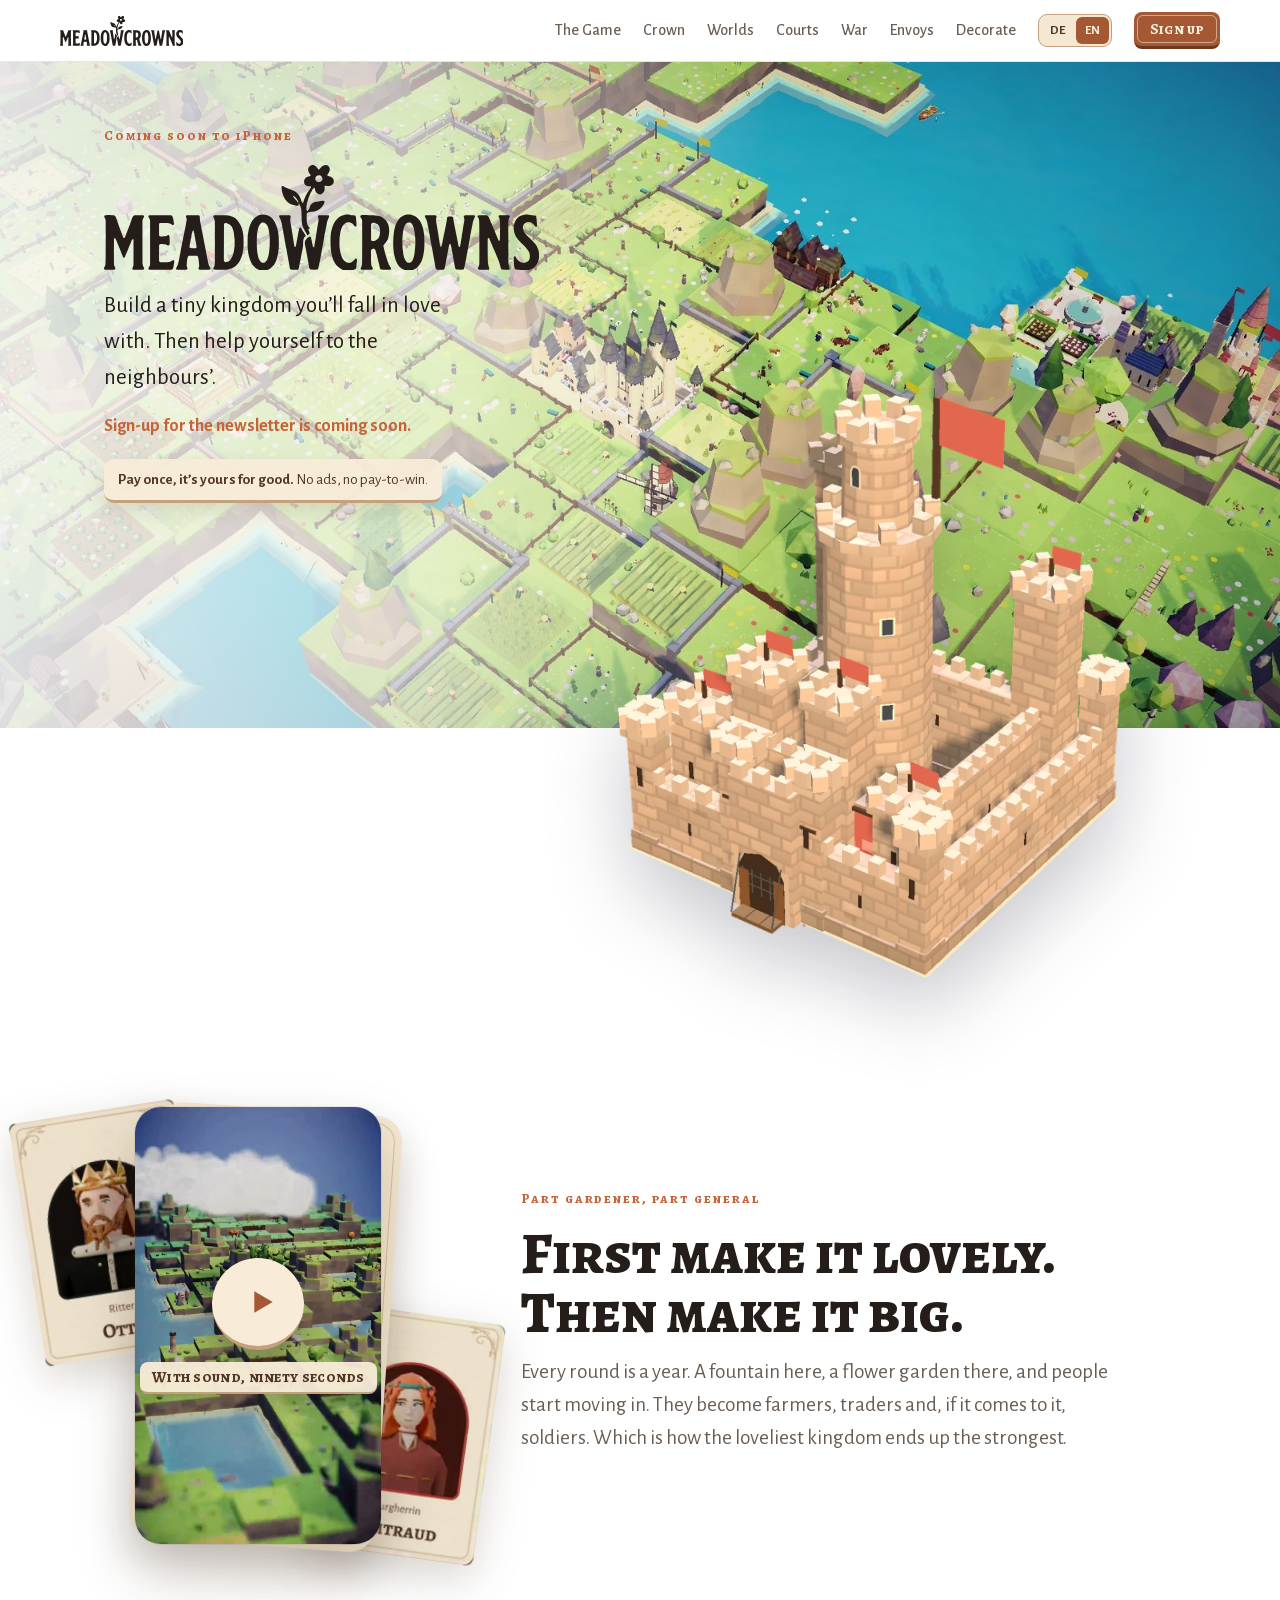
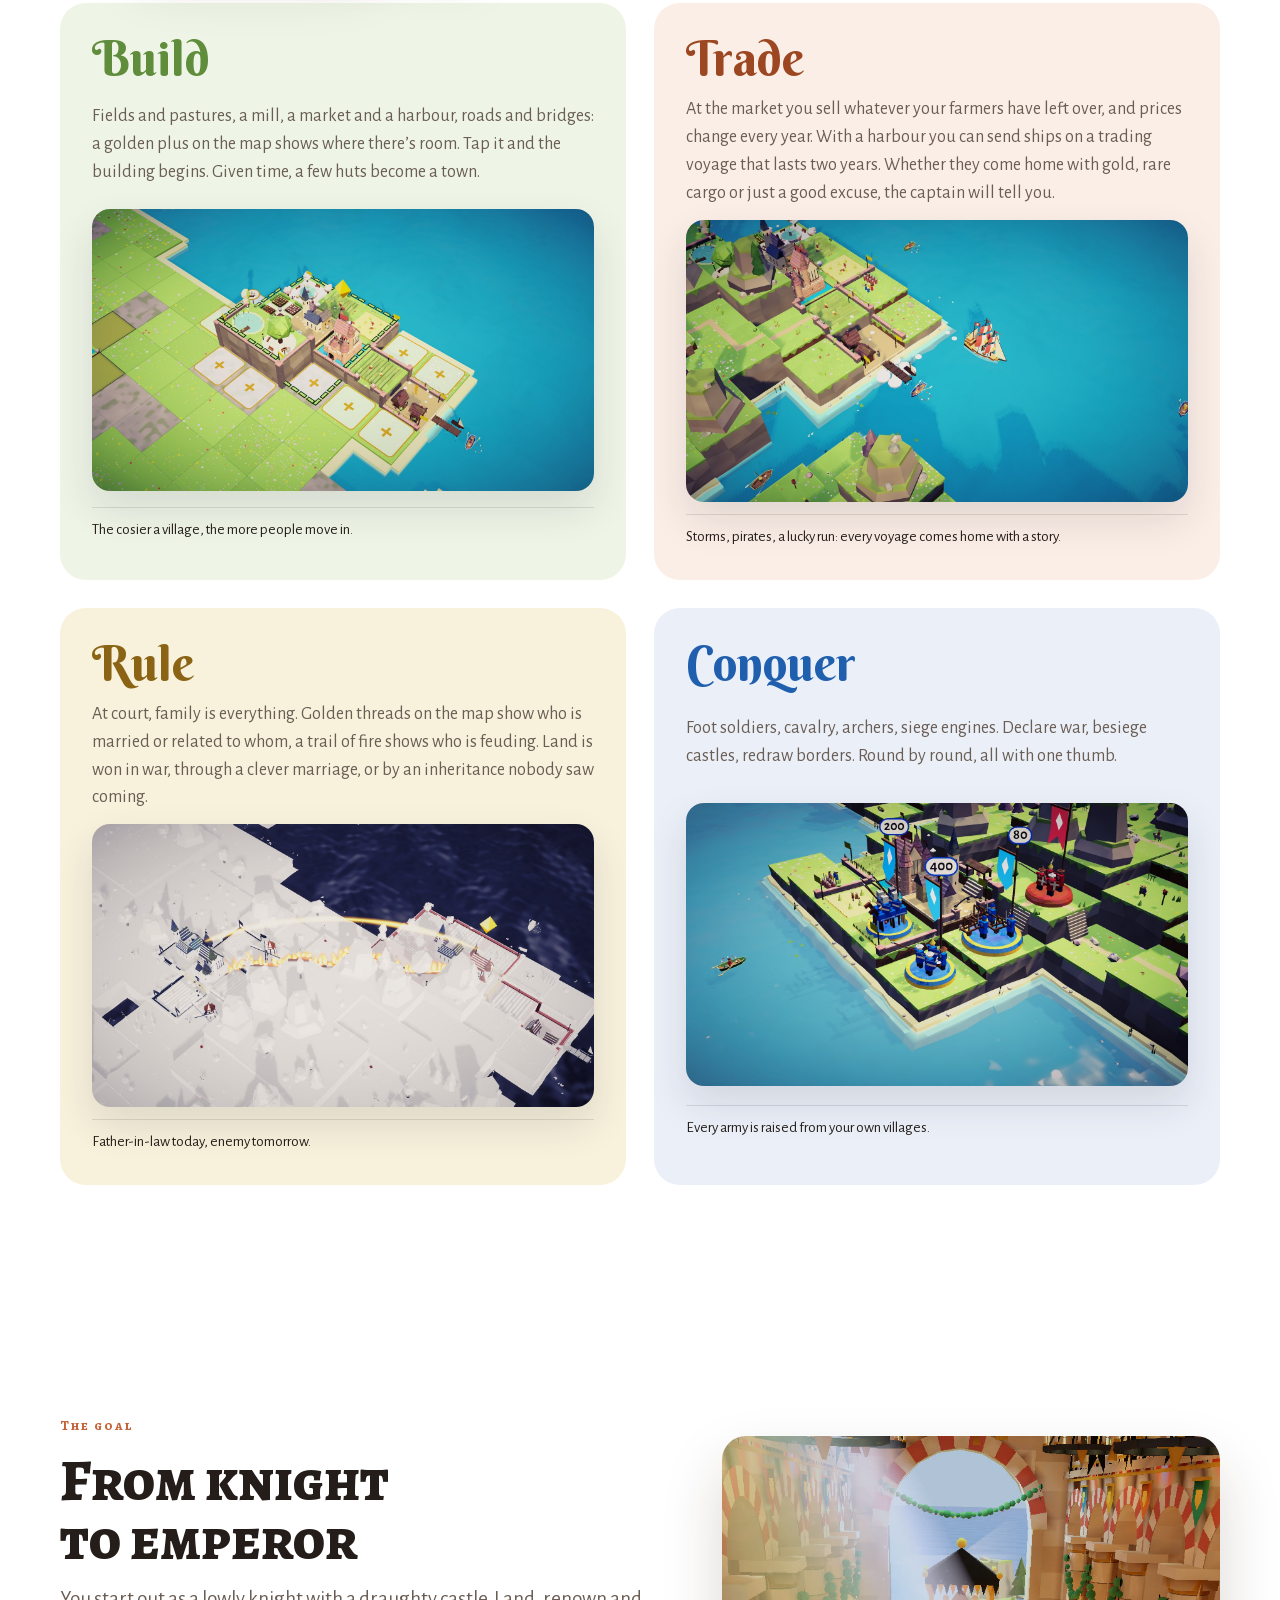
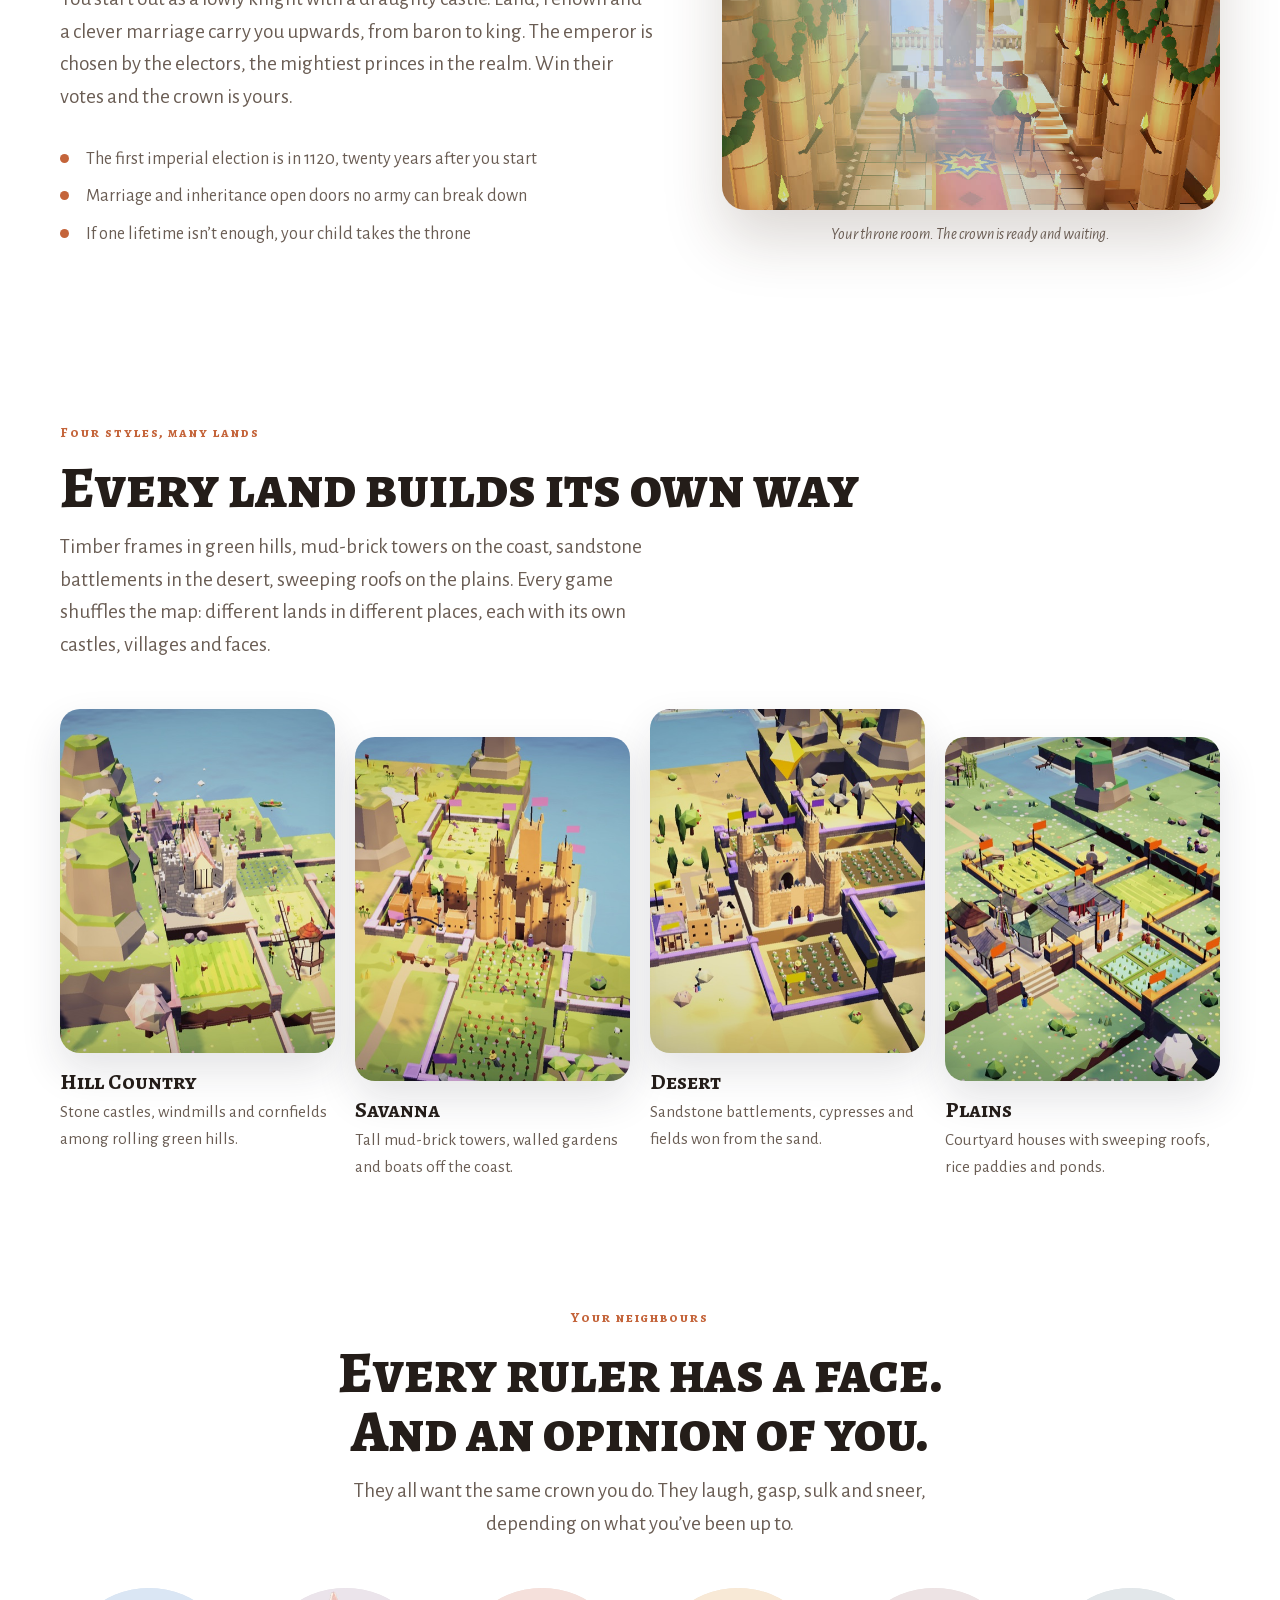
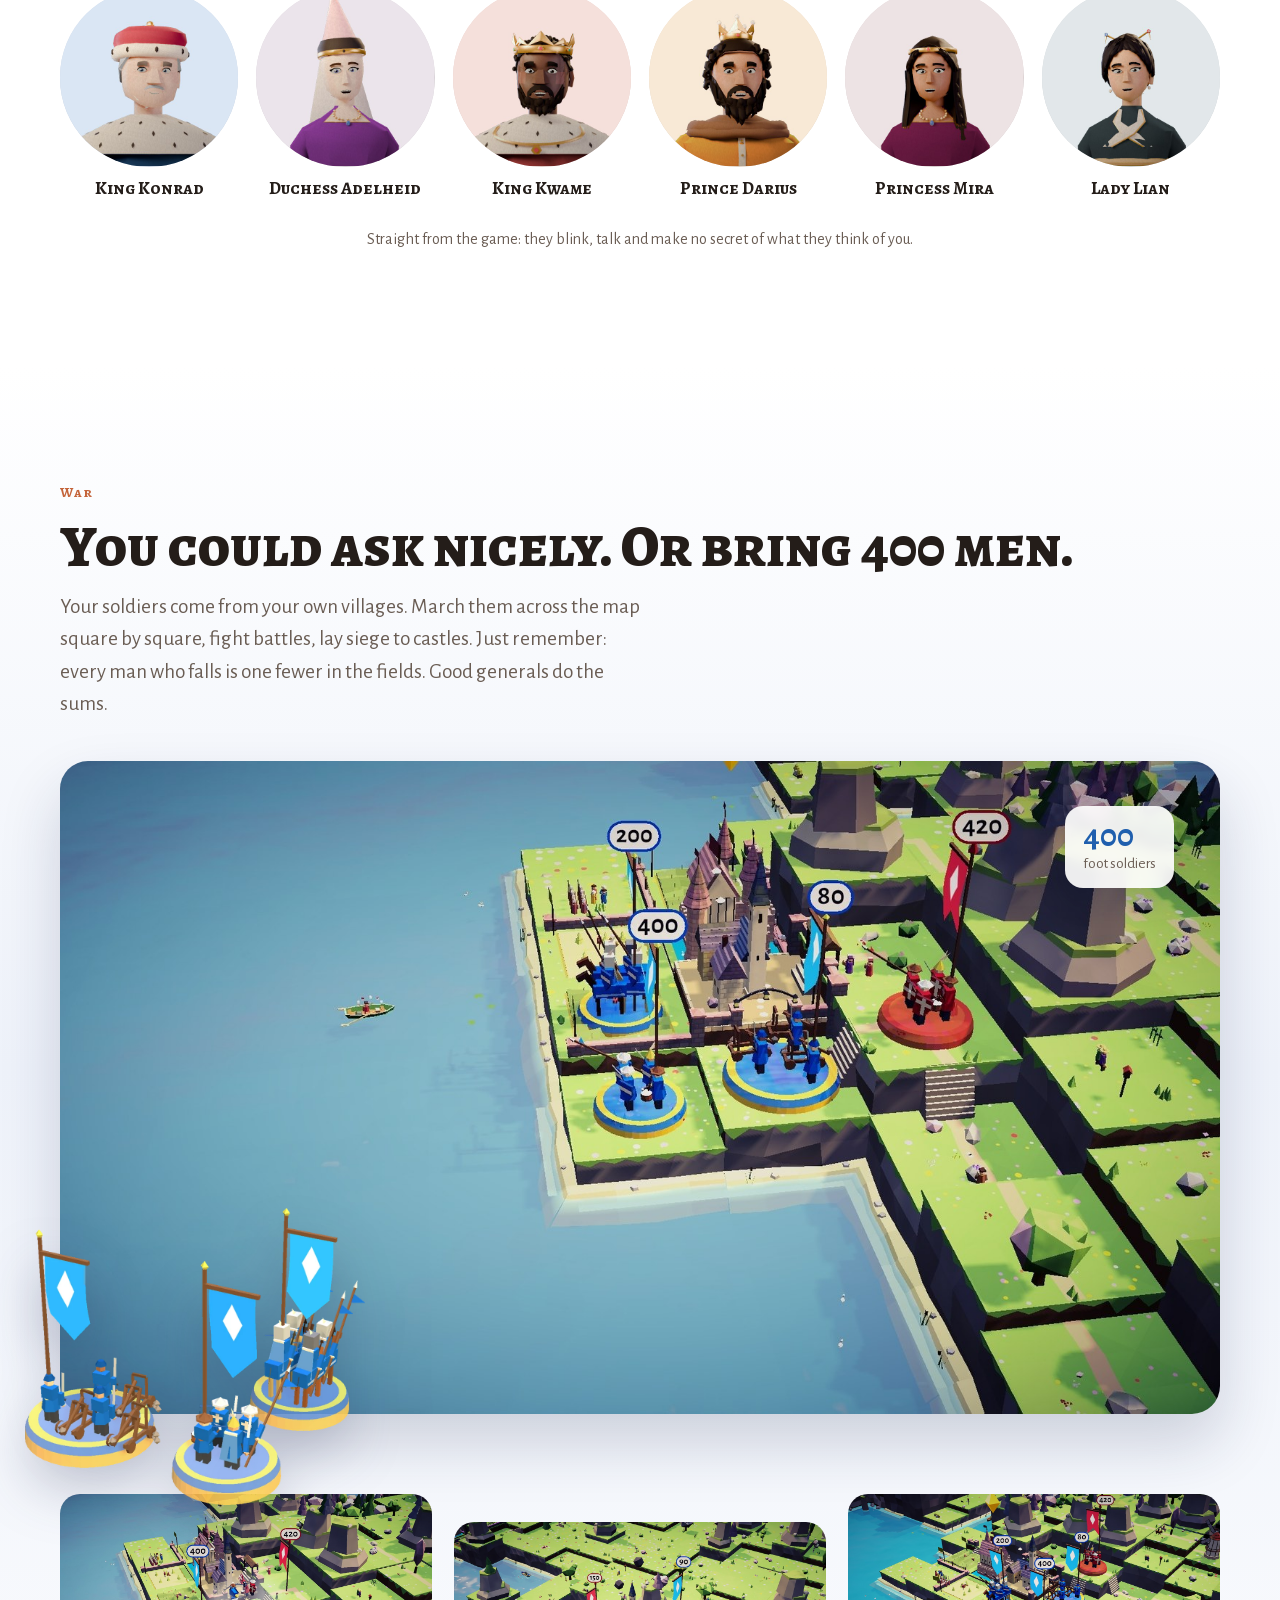
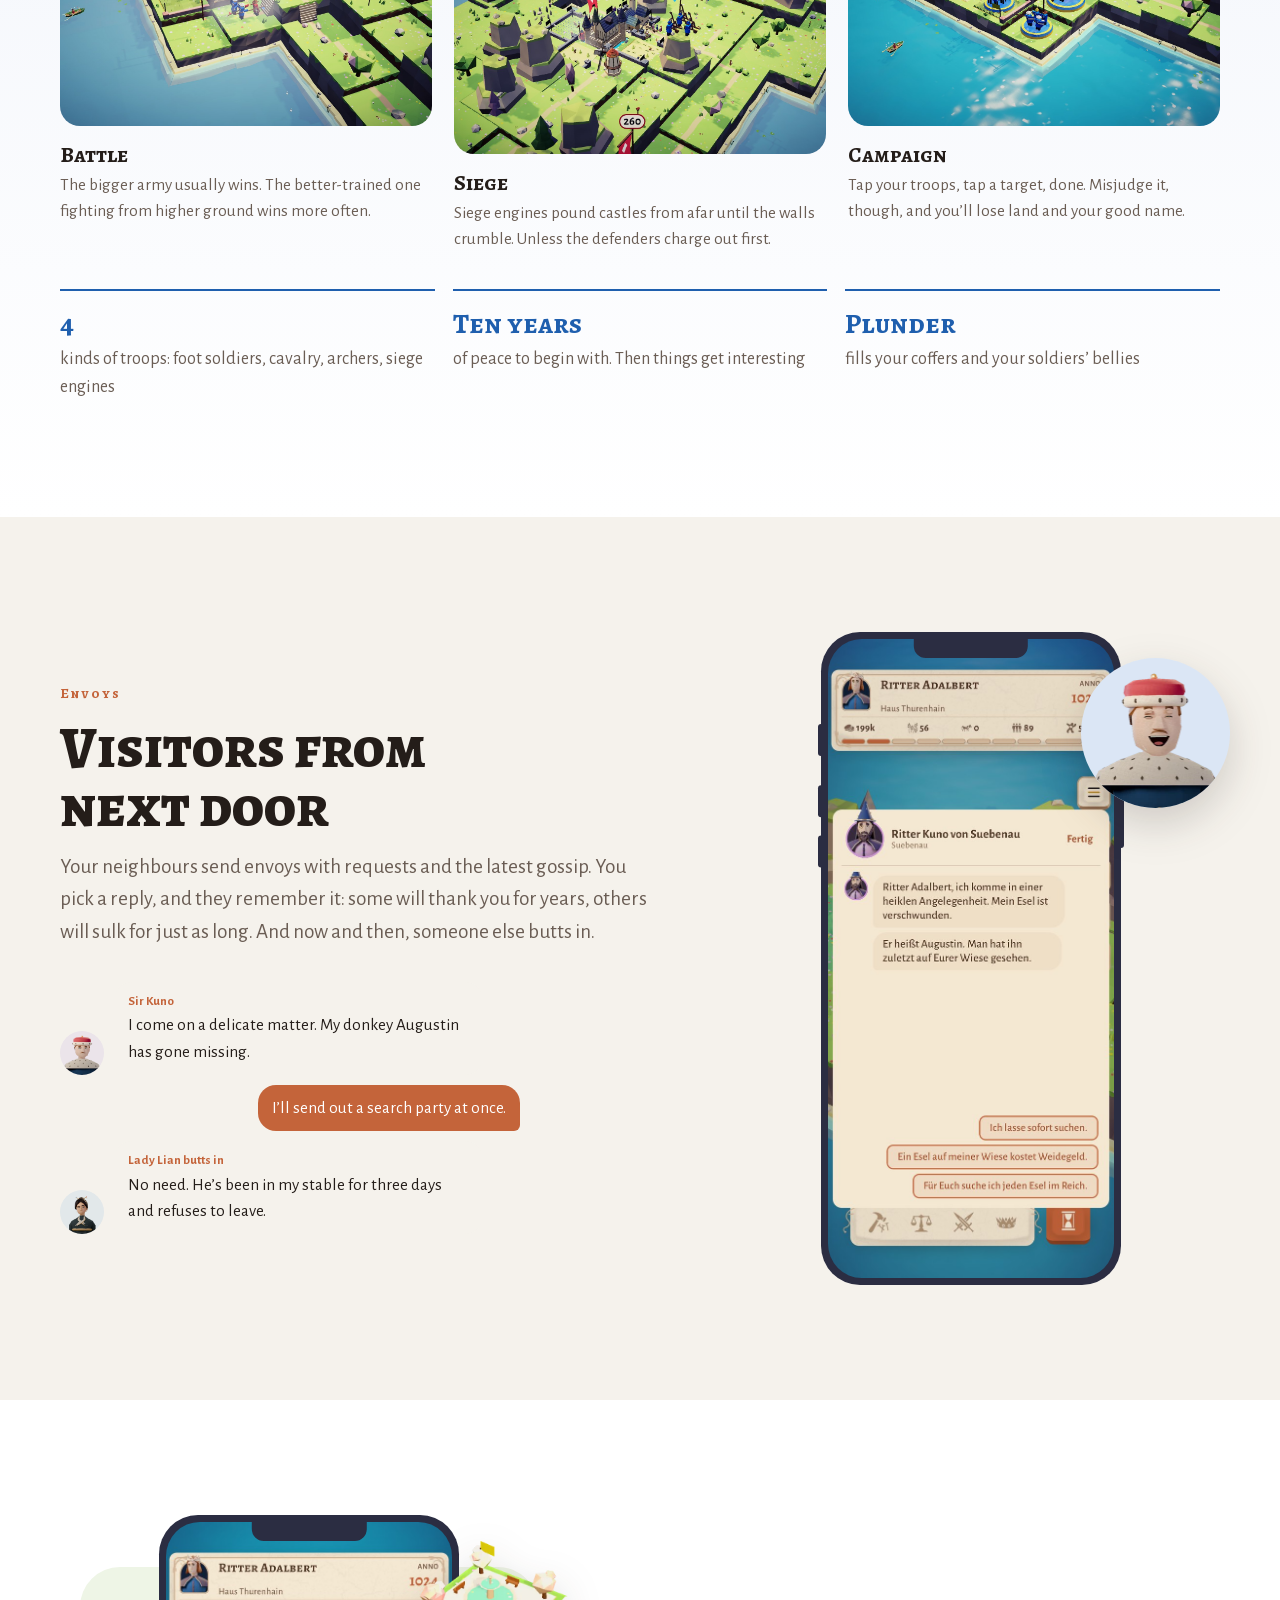
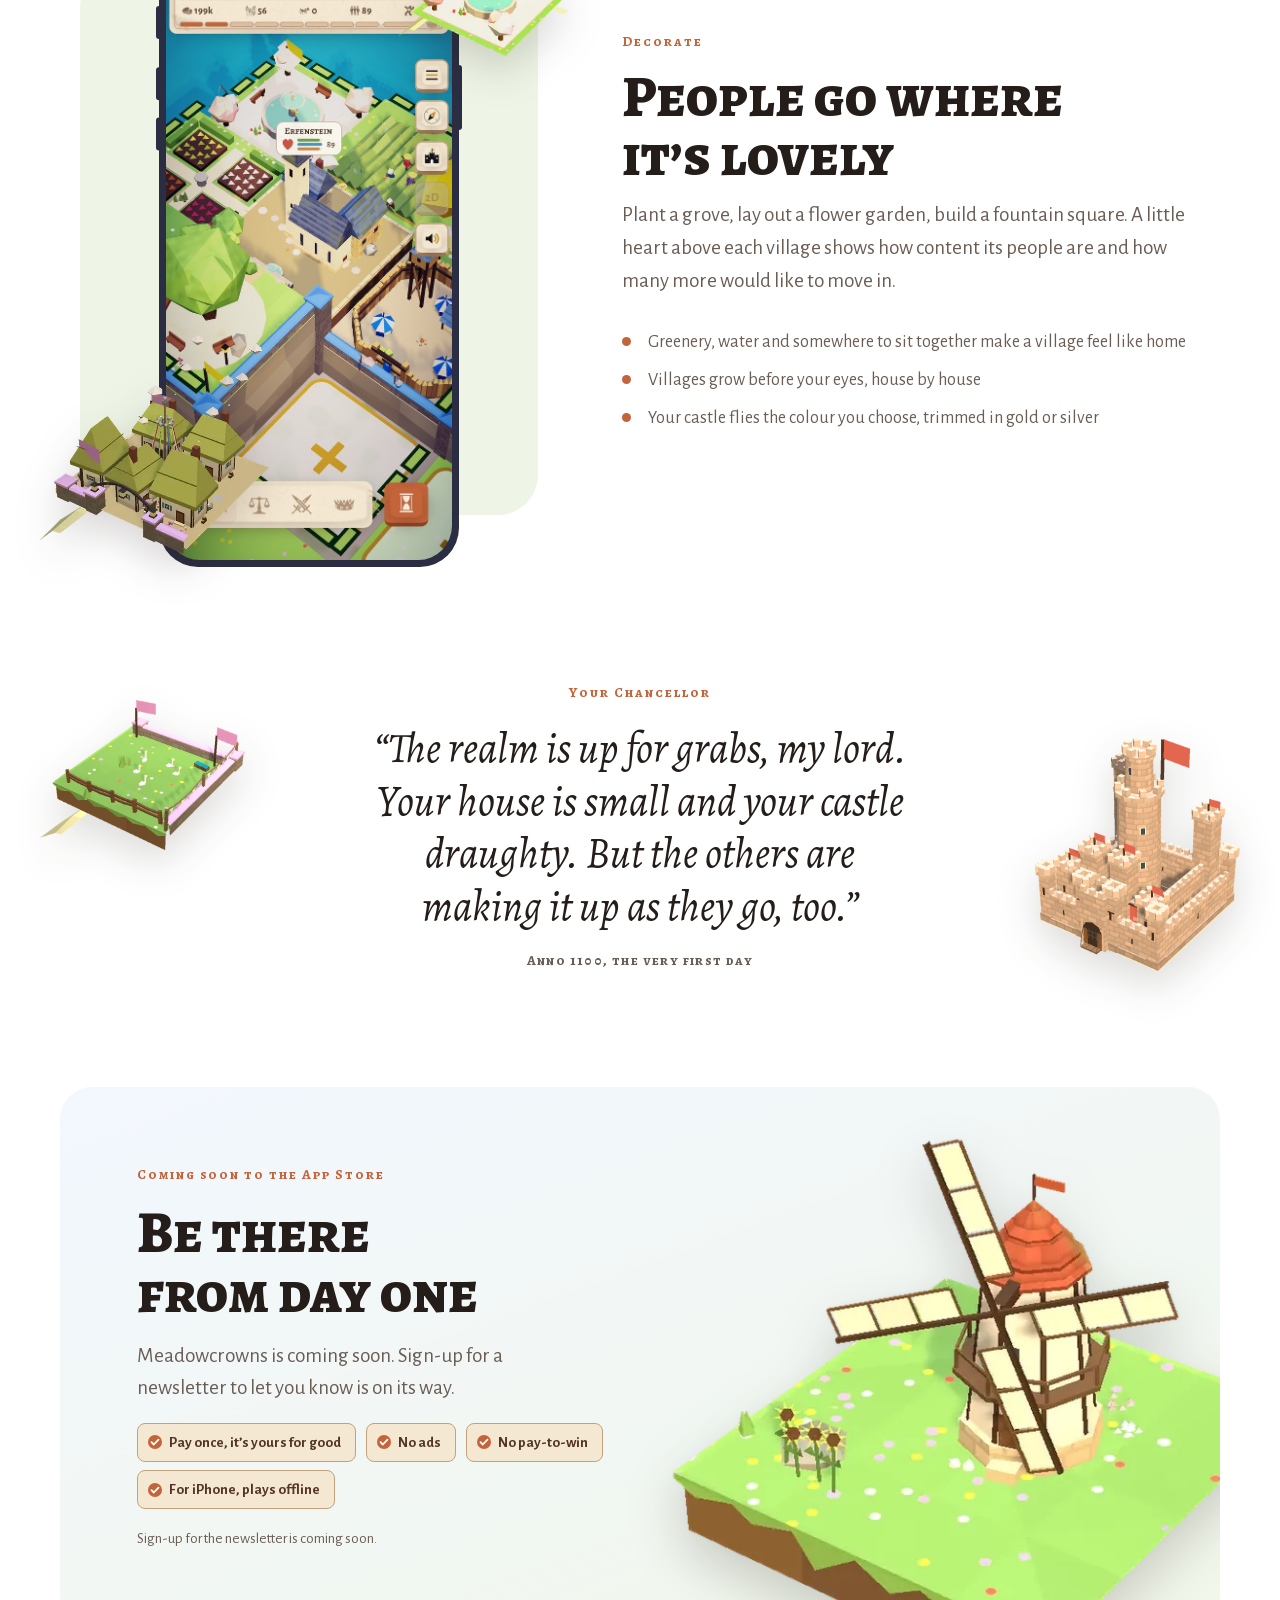
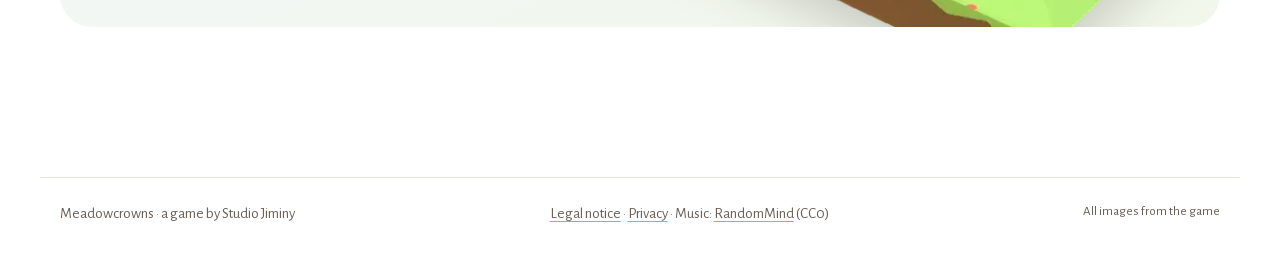
==== commit 80215563: "Schriften: OFL-1.1-Volltext und Copyright-Zeilen je Schrift; Fuß: Ein Spiel von Studio Jiminy Co-Aut" ====
--- a/index.html
+++ b/index.html
@@ -834,7 +834,7 @@
 
 <footer>
   <div class="wrap">
-    <span>Meadowcrowns · ein Spiel von Paul Svoboda</span>
+    <span>Meadowcrowns · ein Spiel von Studio Jiminy</span>
     <span class="legal"><a href="https://jiminy.de/impressum.html">Impressum</a> · <a href="https://jiminy.de/datenschutz.html">Datenschutz</a> · Musik: <a href="https://opengameart.org/users/randommind" rel="noopener">RandomMind</a> (CC0)</span>
     <span class="mock">Alle Bilder aus dem Spiel</span>
   </div>
@@ -993,7 +993,7 @@
 <script>
 // Language: German in the page, English from this table. German for Germany, Austria, Switzerland and Liechtenstein
 // (by time zone or a browser language with that region), English everywhere else; the switch remembers the choice.
-var EN = {"Das Spiel": "The Game", "Krone": "Crown", "Welten": "Worlds", "Höfe": "Courts", "Krieg": "War", "Gespräche": "Envoys", "Schmücken": "Decorate", "Dabei sein": "Sign up", "Bau dir ein kleines Königreich zum Verlieben. Und dann eins von den Nachbarn dazu.": "Build a tiny kingdom you’ll fall in love with. Then help yourself to the neighbours’.", "Ich will dabei sein": "Count me in", "<b>Einmal kaufen, für immer deins.</b> Keine Werbung, kein Pay-to-Win.": "<b>Pay once, it’s yours for good.</b> No ads, no pay-to-win.", "Halb Gärtner, halb Feldherr": "Part gardener, part general", "Erst schön machen.<br>Dann groß machen.": "First make it lovely.<br>Then make it big.", "Jede Runde ist ein Jahr. Ein Brunnen hier, ein Blumengarten dort, und schon ziehen Leute zu. Aus ihnen werden Bauern, Händler und, wenn es sein muss, Soldaten. So wird das schönste Reich am Ende auch das stärkste.": "Every round is a year. A fountain here, a flower garden there, and people start moving in. They become farmers, traders and, if it comes to it, soldiers. Which is how the loveliest kingdom ends up the strongest.", "Mit Ton, anderthalb Minuten": "With sound, ninety seconds", "Bauen": "Build", "Felder und Weiden, Mühle, Markt und Hafen, Wege und Brücken: Wo Platz ist, zeigt dir ein goldenes Plus auf der Karte. Ein Tipp darauf, und es wird gebaut. Aus ein paar Hütten wird mit der Zeit eine Stadt.": "Fields and pastures, a mill, a market and a harbour, roads and bridges: a golden plus on the map shows where there’s room. Tap it and the building begins. Given time, a few huts become a town.", "Je wohnlicher ein Ort, desto mehr Leute ziehen zu.": "The cosier a village, the more people move in.", "Handeln": "Trade", "Auf dem Markt verkaufst du, was deine Bauern übrig haben. Die Preise ändern sich jedes Jahr. Mit einem Hafen schickst du Schiffe auf Handelsfahrt, zwei Jahre lang. Ob sie mit Gold, seltener Fracht oder nur einer guten Ausrede heimkehren, erzählt dir der Kapitän.": "At the market you sell whatever your farmers have left over, and prices change every year. With a harbour you can send ships on a trading voyage that lasts two years. Whether they come home with gold, rare cargo or just a good excuse, the captain will tell you.", "Sturm, Seeräuber, Glücksfahrt: Jede Fahrt bringt ihre eigene Geschichte mit.": "Storms, pirates, a lucky run: every voyage comes home with a story.", "Herrschen": "Rule", "Am Hof zählt die Familie. Goldene Fäden auf der Karte zeigen, wer mit wem verheiratet oder verwandt ist, eine Feuerspur, wer in Fehde liegt. Land gewinnt man im Krieg, durch eine kluge Heirat oder ein Erbe, mit dem keiner gerechnet hat.": "At court, family is everything. Golden threads on the map show who is married or related to whom, a trail of fire shows who is feuding. Land is won in war, through a clever marriage, or by an inheritance nobody saw coming.", "Heute Schwiegervater, morgen Kriegsgegner.": "Father-in-law today, enemy tomorrow.", "Erobern": "Conquer", "Fußvolk, Reiter, Bogenschützen, Wurfmaschinen. Erkläre Kriege, belagere Burgen, verschieb Grenzen. Runde für Runde, alles mit einem Daumen.": "Foot soldiers, cavalry, archers, siege engines. Declare war, besiege castles, redraw borders. Round by round, all with one thumb.", "Jedes Heer kommt aus deinen eigenen Dörfern.": "Every army is raised from your own villages.", "Das Ziel": "The goal", "Vom Ritter zum Kaiser": "From knight to emperor", "Du beginnst als kleiner Ritter mit zugiger Burg. Mit Land, Ansehen und einer klugen Heirat steigst du auf, vom Baron bis zum König. Den Kaiser wählen die Kurfürsten, die mächtigsten Fürsten im Reich. Gewinn ihre Stimmen, und die Krone gehört dir.": "You start out as a lowly knight with a draughty castle. Land, renown and a clever marriage carry you upwards, from baron to king. The emperor is chosen by the electors, the mightiest princes in the realm. Win their votes and the crown is yours.", "Die erste Kaiserwahl ist 1120, zwanzig Jahre nach dem Start": "The first imperial election is in 1120, twenty years after you start", "Heirat und Erbe öffnen Türen, die kein Heer aufbricht": "Marriage and inheritance open doors no army can break down", "Reicht ein Leben nicht, besteigt dein Kind den Thron": "If one lifetime isn’t enough, your child takes the throne", "Dein Thronsaal. Die Krone liegt schon bereit.": "Your throne room. The crown is ready and waiting.", "Vier Baustile, viele Länder": "Four styles, many lands", "Jedes Land baut auf seine Art": "Every land builds its own way", "Fachwerk im Grünen, Lehmtürme an der Küste, Sandsteinzinnen in der Wüste, geschwungene Dächer in der Ebene. In jeder Partie liegen andere Länder an anderen Orten, und jedes bringt seine Burgen, Dörfer und Gesichter mit.": "Timber frames in green hills, mud-brick towers on the coast, sandstone battlements in the desert, sweeping roofs on the plains. Every game shuffles the map: different lands in different places, each with its own castles, villages and faces.", "<b>Hügelland</b>Steinburgen, Windmühlen und Kornfelder zwischen grünen Kuppen.": "<b>Hill Country</b>Stone castles, windmills and cornfields among rolling green hills.", "<b>Savanne</b>Hohe Lehmtürme, Gärten hinter Mauern und Boote vor der Küste.": "<b>Savanna</b>Tall mud-brick towers, walled gardens and boats off the coast.", "<b>Wüste</b>Sandsteinzinnen, Zypressen und Felder, die dem Sand abgetrotzt sind.": "<b>Desert</b>Sandstone battlements, cypresses and fields won from the sand.", "<b>Ebene</b>Hofhäuser mit geschwungenen Dächern, Reisfelder und Teiche.": "<b>Plains</b>Courtyard houses with sweeping roofs, rice paddies and ponds.", "Deine Nachbarn": "Your neighbours", "Jeder Herrscher hat ein Gesicht. Und eine Meinung über dich.": "Every ruler has a face. And an opinion of you.", "Sie alle wollen dieselbe Krone wie du. Sie lachen, staunen, schmollen und spotten, je nachdem, was du gerade anstellst.": "They all want the same crown you do. They laugh, gasp, sulk and sneer, depending on what you’ve been up to.", "König Konrad": "King Konrad", "Herzogin Adelheid": "Duchess Adelheid", "König Kwame": "King Kwame", "Fürst Darius": "Prince Darius", "Fürstin Mira": "Princess Mira", "Herrin Lian": "Lady Lian", "So sehen sie im Spiel aus: Sie blinzeln, reden und zeigen offen, was sie von dir halten.": "Straight from the game: they blink, talk and make no secret of what they think of you.", "Man kann freundlich fragen. Oder mit 400 Mann.": "You could ask nicely. Or bring 400 men.", "Deine Soldaten kommen aus deinen eigenen Dörfern. Du ziehst sie Feld für Feld über die Karte, schlägst Schlachten, belagerst Burgen. Nur: Jeder Mann, der fällt, fehlt danach auf dem Acker. Gute Feldherren rechnen damit.": "Your soldiers come from your own villages. March them across the map square by square, fight battles, lay siege to castles. Just remember: every man who falls is one fewer in the fields. Good generals do the sums.", "Mann Fußvolk": "foot soldiers", "<b>Schlacht</b>Wer mehr Leute hat, gewinnt meistens. Wer besser geübt ist und von der Anhöhe kämpft, gewinnt öfter.": "<b>Battle</b>The bigger army usually wins. The better-trained one fighting from higher ground wins more often.", "<b>Belagerung</b>Wurfmaschinen beschießen Burgen aus der Ferne, bis die Mauern bröckeln. Es sei denn, die Verteidiger stürmen vorher heraus.": "<b>Siege</b>Siege engines pound castles from afar until the walls crumble. Unless the defenders charge out first.", "<b>Feldzug</b>Truppe antippen, Ziel antippen, fertig. Wer sich allerdings verschätzt, verliert Land und guten Ruf.": "<b>Campaign</b>Tap your troops, tap a target, done. Misjudge it, though, and you’ll lose land and your good name.", "<b>4</b> Waffengattungen: Fußvolk, Reiter, Bogenschützen, Wurfmaschinen": "<b>4</b> kinds of troops: foot soldiers, cavalry, archers, siege engines", "<b>Zehn Jahre</b> Frieden zum Start. Danach wird es spannend": "<b>Ten years</b> of peace to begin with. Then things get interesting", "<b>Plündern</b> füllt die Kasse, und die Truppe isst sich satt": "<b>Plunder</b> fills your coffers and your soldiers’ bellies", "Besuch vom Nachbarhof": "Visitors from next door", "Die Nachbarn schicken Gesandte, mit Anliegen und dem neuesten Klatsch. Du wählst eine Antwort, und sie merken sie sich: Mancher dankt es dir jahrelang, mancher grollt genauso lange. Und manchmal redet ein Dritter dazwischen.": "Your neighbours send envoys with requests and the latest gossip. You pick a reply, and they remember it: some will thank you for years, others will sulk for just as long. And now and then, someone else butts in.", "<small>Ritter Kuno</small>Ich komme in heikler Sache. Mein Esel Augustin ist verschwunden.": "<small>Sir Kuno</small>I come on a delicate matter. My donkey Augustin has gone missing.", "Ich lasse sofort suchen.": "I’ll send out a search party at once.", "<small>Herrin Lian mischt sich ein</small>Nicht nötig. Er steht seit drei Tagen in meinem Stall und will nicht mehr weg.": "<small>Lady Lian butts in</small>No need. He’s been in my stable for three days and refuses to leave.", "Wo es schön ist, ziehen Leute hin": "People go where it’s lovely", "Pflanz einen Hain, leg einen Blumengarten an, bau einen Brunnenplatz. Ein kleines Herz über jedem Ort zeigt, wie wohl sich die Leute dort fühlen und wie viele noch zuziehen wollen.": "Plant a grove, lay out a flower garden, build a fountain square. A little heart above each village shows how content its people are and how many more would like to move in.", "Grün, Wasser und ein Platz zum Zusammensitzen machen Orte wohnlich": "Greenery, water and somewhere to sit together make a village feel like home", "Dörfer wachsen sichtbar, Haus für Haus": "Villages grow before your eyes, house by house", "Deine Burg trägt die Farbe, die du wählst, mit Gold oder Silber": "Your castle flies the colour you choose, trimmed in gold or silver", "Euer Kanzler": "Your Chancellor", "„Das Reich ist offen, Herr. Euer Haus ist klein und Eure Burg zugig. Aber die anderen kochen auch nur mit Wasser.“": "“The realm is up for grabs, my lord. Your house is small and your castle draughty. But the others are making it up as they go, too.”", "Anno 1100, am ersten Tag": "Anno 1100, the very first day", "Sei von Anfang an dabei": "Be there from day one", "Trag dich ein, und wir sagen dir Bescheid, sobald Meadowcrowns erscheint. Wer mag, spielt vorher schon als Tester mit. Kein Spam, versprochen.": "Sign up and we’ll tell you the moment Meadowcrowns comes out. If you like, you can play it early as a tester. No spam, promise.", "Einmal kaufen, für immer deins": "Pay once, it’s yours for good", "Keine Werbung": "No ads", "Kein Pay-to-Win": "No pay-to-win", "Eintragen": "Sign up", "Meadowcrowns · ein Spiel von Paul Svoboda": "Meadowcrowns · a game by Paul Svoboda", "<a href=\"impressum.html\">Impressum</a> · <a href=\"datenschutz.html\">Datenschutz</a> · <span>Presse</span>": "<a href=\"impressum.html#en\">Legal notice</a> · <a href=\"datenschutz.html#en\">Privacy</a> · <span>Press</span>", "Entwurf · alle Bilder aus dem Spiel": "Draft · every picture from the game itself", "Neuigkeiten zu Meadowcrowns, höchstens einmal im Monat. Mit Bestätigungsmail, jederzeit abbestellbar. <a href=\"datenschutz.html\">Datenschutz</a>": "News about Meadowcrowns, once a month at most. Confirmation email first, unsubscribe any time. <a href=\"datenschutz.html#en\">Privacy</a>", "Wir schreiben dir, wenn Meadowcrowns erscheint, und ab und zu mit einer Einladung zum Testen, höchstens einmal im Monat. Erst kommt eine E-Mail mit einem Bestätigungslink; wenn du ihn antippst, stehst du auf der Liste. Abmelden geht jederzeit über den Link in jeder Mail. Mehr in der <a href=\"datenschutz.html\">Datenschutzerklärung</a>.": "We’ll write when Meadowcrowns comes out, and now and then with an invitation to test it, once a month at most. First you’ll get an email with a confirmation link; you’re only on the list once you tap it. You can unsubscribe any time with the link in every email. More in our <a href=\"datenschutz.html#en\">privacy policy</a>.", "Die Anmeldung zum Newsletter kommt bald.": "Sign-up for the newsletter is coming soon."}, EN_ATTR = {"Trailer: ein Rundgang durch das Spiel": "Trailer: a walk through the game", "Trailer mit Ton abspielen": "Play trailer with sound", "Ton aus": "Sound off", "Ton an": "Sound on", "Seiten": "Pages", "Sprache": "Language", "Deine E-Mail": "Your email", "E-Mail-Adresse": "Email address", "Der Bau-Modus: goldene Linien um das eigene Land, ein goldenes Plus auf jedem freien Bauplatz": "Build mode: golden lines around your land, a golden plus on every free plot", "Eine Kogge läuft aus dem Hafen aus": "A cog sets sail from the harbour", "Der Hof in weißem Porzellan: ein goldener Faden der Heirat und eine Feuerspur der Fehde zum Nachbarhaus": "The court in white porcelain: a golden thread of marriage and a trail of fire from a feud, both to the neighbouring house", "Eine Steinburg mit Türmen, Zinnen und roten Fahnen": "A stone castle with towers, battlements and red flags", "Blaue Heere aus Fußvolk, Reitern und Wurfmaschinen stehen einem roten Heer gegenüber": "Blue armies of foot soldiers, cavalry and siege engines face a red army", "Der Thronsaal mit leerem Thron, die Krone liegt auf dem Kissen": "The throne room with an empty throne, the crown resting on its cushion", "Eine graue Steinburg mit Windmühle zwischen grünen Hügeln": "A grey stone castle with a windmill among green hills", "Eine hohe Lehmburg mit Gärten an der Küste": "A tall mud-brick castle with gardens on the coast", "Eine Sandsteinburg mit Zinnen in der Wüste": "A sandstone castle with battlements in the desert", "Hofhäuser mit geschwungenen Dächern und Reisfeldern in einer grünen Ebene": "Courtyard houses with sweeping roofs and rice paddies on a green plain", "Blaues Fußvolk, Reiter und Wurfmaschinen vor der eigenen Burg an der Küste": "Blue foot soldiers, cavalry and siege engines before their own castle on the coast", "Zwei blaue Heere auf ihren Sockeln mit Bannern": "Two blue armies on their bases with banners", "Zwei Heere prallen in einer Staubwolke aufeinander": "Two armies clash in a cloud of dust", "Wurfmaschinen beschießen eine Burg": "Siege engines bombard a castle", "Blaue Heere vor der eigenen Burg, ein rotes Heer rückt heran": "Blue armies before their own castle, a red army closing in", "Beispiel eines Gesprächs": "Example of a conversation", "Ein Gespräch mit einem Nachbarn im Spiel": "A conversation with a neighbour in the game", "Der Baumodus mit Herz-Schild über einem Ort": "Build mode with a heart badge above a village", "Ein Dorf mit Strohdächern und Maibaum": "A village with thatched roofs and a maypole", "Ein Brunnenplatz mit Bänken und blühenden Bäumen": "A fountain square with benches and blossoming trees"};
+var EN = {"Das Spiel": "The Game", "Krone": "Crown", "Welten": "Worlds", "Höfe": "Courts", "Krieg": "War", "Gespräche": "Envoys", "Schmücken": "Decorate", "Dabei sein": "Sign up", "Bau dir ein kleines Königreich zum Verlieben. Und dann eins von den Nachbarn dazu.": "Build a tiny kingdom you’ll fall in love with. Then help yourself to the neighbours’.", "Ich will dabei sein": "Count me in", "<b>Einmal kaufen, für immer deins.</b> Keine Werbung, kein Pay-to-Win.": "<b>Pay once, it’s yours for good.</b> No ads, no pay-to-win.", "Halb Gärtner, halb Feldherr": "Part gardener, part general", "Erst schön machen.<br>Dann groß machen.": "First make it lovely.<br>Then make it big.", "Jede Runde ist ein Jahr. Ein Brunnen hier, ein Blumengarten dort, und schon ziehen Leute zu. Aus ihnen werden Bauern, Händler und, wenn es sein muss, Soldaten. So wird das schönste Reich am Ende auch das stärkste.": "Every round is a year. A fountain here, a flower garden there, and people start moving in. They become farmers, traders and, if it comes to it, soldiers. Which is how the loveliest kingdom ends up the strongest.", "Mit Ton, anderthalb Minuten": "With sound, ninety seconds", "Bauen": "Build", "Felder und Weiden, Mühle, Markt und Hafen, Wege und Brücken: Wo Platz ist, zeigt dir ein goldenes Plus auf der Karte. Ein Tipp darauf, und es wird gebaut. Aus ein paar Hütten wird mit der Zeit eine Stadt.": "Fields and pastures, a mill, a market and a harbour, roads and bridges: a golden plus on the map shows where there’s room. Tap it and the building begins. Given time, a few huts become a town.", "Je wohnlicher ein Ort, desto mehr Leute ziehen zu.": "The cosier a village, the more people move in.", "Handeln": "Trade", "Auf dem Markt verkaufst du, was deine Bauern übrig haben. Die Preise ändern sich jedes Jahr. Mit einem Hafen schickst du Schiffe auf Handelsfahrt, zwei Jahre lang. Ob sie mit Gold, seltener Fracht oder nur einer guten Ausrede heimkehren, erzählt dir der Kapitän.": "At the market you sell whatever your farmers have left over, and prices change every year. With a harbour you can send ships on a trading voyage that lasts two years. Whether they come home with gold, rare cargo or just a good excuse, the captain will tell you.", "Sturm, Seeräuber, Glücksfahrt: Jede Fahrt bringt ihre eigene Geschichte mit.": "Storms, pirates, a lucky run: every voyage comes home with a story.", "Herrschen": "Rule", "Am Hof zählt die Familie. Goldene Fäden auf der Karte zeigen, wer mit wem verheiratet oder verwandt ist, eine Feuerspur, wer in Fehde liegt. Land gewinnt man im Krieg, durch eine kluge Heirat oder ein Erbe, mit dem keiner gerechnet hat.": "At court, family is everything. Golden threads on the map show who is married or related to whom, a trail of fire shows who is feuding. Land is won in war, through a clever marriage, or by an inheritance nobody saw coming.", "Heute Schwiegervater, morgen Kriegsgegner.": "Father-in-law today, enemy tomorrow.", "Erobern": "Conquer", "Fußvolk, Reiter, Bogenschützen, Wurfmaschinen. Erkläre Kriege, belagere Burgen, verschieb Grenzen. Runde für Runde, alles mit einem Daumen.": "Foot soldiers, cavalry, archers, siege engines. Declare war, besiege castles, redraw borders. Round by round, all with one thumb.", "Jedes Heer kommt aus deinen eigenen Dörfern.": "Every army is raised from your own villages.", "Das Ziel": "The goal", "Vom Ritter zum Kaiser": "From knight to emperor", "Du beginnst als kleiner Ritter mit zugiger Burg. Mit Land, Ansehen und einer klugen Heirat steigst du auf, vom Baron bis zum König. Den Kaiser wählen die Kurfürsten, die mächtigsten Fürsten im Reich. Gewinn ihre Stimmen, und die Krone gehört dir.": "You start out as a lowly knight with a draughty castle. Land, renown and a clever marriage carry you upwards, from baron to king. The emperor is chosen by the electors, the mightiest princes in the realm. Win their votes and the crown is yours.", "Die erste Kaiserwahl ist 1120, zwanzig Jahre nach dem Start": "The first imperial election is in 1120, twenty years after you start", "Heirat und Erbe öffnen Türen, die kein Heer aufbricht": "Marriage and inheritance open doors no army can break down", "Reicht ein Leben nicht, besteigt dein Kind den Thron": "If one lifetime isn’t enough, your child takes the throne", "Dein Thronsaal. Die Krone liegt schon bereit.": "Your throne room. The crown is ready and waiting.", "Vier Baustile, viele Länder": "Four styles, many lands", "Jedes Land baut auf seine Art": "Every land builds its own way", "Fachwerk im Grünen, Lehmtürme an der Küste, Sandsteinzinnen in der Wüste, geschwungene Dächer in der Ebene. In jeder Partie liegen andere Länder an anderen Orten, und jedes bringt seine Burgen, Dörfer und Gesichter mit.": "Timber frames in green hills, mud-brick towers on the coast, sandstone battlements in the desert, sweeping roofs on the plains. Every game shuffles the map: different lands in different places, each with its own castles, villages and faces.", "<b>Hügelland</b>Steinburgen, Windmühlen und Kornfelder zwischen grünen Kuppen.": "<b>Hill Country</b>Stone castles, windmills and cornfields among rolling green hills.", "<b>Savanne</b>Hohe Lehmtürme, Gärten hinter Mauern und Boote vor der Küste.": "<b>Savanna</b>Tall mud-brick towers, walled gardens and boats off the coast.", "<b>Wüste</b>Sandsteinzinnen, Zypressen und Felder, die dem Sand abgetrotzt sind.": "<b>Desert</b>Sandstone battlements, cypresses and fields won from the sand.", "<b>Ebene</b>Hofhäuser mit geschwungenen Dächern, Reisfelder und Teiche.": "<b>Plains</b>Courtyard houses with sweeping roofs, rice paddies and ponds.", "Deine Nachbarn": "Your neighbours", "Jeder Herrscher hat ein Gesicht. Und eine Meinung über dich.": "Every ruler has a face. And an opinion of you.", "Sie alle wollen dieselbe Krone wie du. Sie lachen, staunen, schmollen und spotten, je nachdem, was du gerade anstellst.": "They all want the same crown you do. They laugh, gasp, sulk and sneer, depending on what you’ve been up to.", "König Konrad": "King Konrad", "Herzogin Adelheid": "Duchess Adelheid", "König Kwame": "King Kwame", "Fürst Darius": "Prince Darius", "Fürstin Mira": "Princess Mira", "Herrin Lian": "Lady Lian", "So sehen sie im Spiel aus: Sie blinzeln, reden und zeigen offen, was sie von dir halten.": "Straight from the game: they blink, talk and make no secret of what they think of you.", "Man kann freundlich fragen. Oder mit 400 Mann.": "You could ask nicely. Or bring 400 men.", "Deine Soldaten kommen aus deinen eigenen Dörfern. Du ziehst sie Feld für Feld über die Karte, schlägst Schlachten, belagerst Burgen. Nur: Jeder Mann, der fällt, fehlt danach auf dem Acker. Gute Feldherren rechnen damit.": "Your soldiers come from your own villages. March them across the map square by square, fight battles, lay siege to castles. Just remember: every man who falls is one fewer in the fields. Good generals do the sums.", "Mann Fußvolk": "foot soldiers", "<b>Schlacht</b>Wer mehr Leute hat, gewinnt meistens. Wer besser geübt ist und von der Anhöhe kämpft, gewinnt öfter.": "<b>Battle</b>The bigger army usually wins. The better-trained one fighting from higher ground wins more often.", "<b>Belagerung</b>Wurfmaschinen beschießen Burgen aus der Ferne, bis die Mauern bröckeln. Es sei denn, die Verteidiger stürmen vorher heraus.": "<b>Siege</b>Siege engines pound castles from afar until the walls crumble. Unless the defenders charge out first.", "<b>Feldzug</b>Truppe antippen, Ziel antippen, fertig. Wer sich allerdings verschätzt, verliert Land und guten Ruf.": "<b>Campaign</b>Tap your troops, tap a target, done. Misjudge it, though, and you’ll lose land and your good name.", "<b>4</b> Waffengattungen: Fußvolk, Reiter, Bogenschützen, Wurfmaschinen": "<b>4</b> kinds of troops: foot soldiers, cavalry, archers, siege engines", "<b>Zehn Jahre</b> Frieden zum Start. Danach wird es spannend": "<b>Ten years</b> of peace to begin with. Then things get interesting", "<b>Plündern</b> füllt die Kasse, und die Truppe isst sich satt": "<b>Plunder</b> fills your coffers and your soldiers’ bellies", "Besuch vom Nachbarhof": "Visitors from next door", "Die Nachbarn schicken Gesandte, mit Anliegen und dem neuesten Klatsch. Du wählst eine Antwort, und sie merken sie sich: Mancher dankt es dir jahrelang, mancher grollt genauso lange. Und manchmal redet ein Dritter dazwischen.": "Your neighbours send envoys with requests and the latest gossip. You pick a reply, and they remember it: some will thank you for years, others will sulk for just as long. And now and then, someone else butts in.", "<small>Ritter Kuno</small>Ich komme in heikler Sache. Mein Esel Augustin ist verschwunden.": "<small>Sir Kuno</small>I come on a delicate matter. My donkey Augustin has gone missing.", "Ich lasse sofort suchen.": "I’ll send out a search party at once.", "<small>Herrin Lian mischt sich ein</small>Nicht nötig. Er steht seit drei Tagen in meinem Stall und will nicht mehr weg.": "<small>Lady Lian butts in</small>No need. He’s been in my stable for three days and refuses to leave.", "Wo es schön ist, ziehen Leute hin": "People go where it’s lovely", "Pflanz einen Hain, leg einen Blumengarten an, bau einen Brunnenplatz. Ein kleines Herz über jedem Ort zeigt, wie wohl sich die Leute dort fühlen und wie viele noch zuziehen wollen.": "Plant a grove, lay out a flower garden, build a fountain square. A little heart above each village shows how content its people are and how many more would like to move in.", "Grün, Wasser und ein Platz zum Zusammensitzen machen Orte wohnlich": "Greenery, water and somewhere to sit together make a village feel like home", "Dörfer wachsen sichtbar, Haus für Haus": "Villages grow before your eyes, house by house", "Deine Burg trägt die Farbe, die du wählst, mit Gold oder Silber": "Your castle flies the colour you choose, trimmed in gold or silver", "Euer Kanzler": "Your Chancellor", "„Das Reich ist offen, Herr. Euer Haus ist klein und Eure Burg zugig. Aber die anderen kochen auch nur mit Wasser.“": "“The realm is up for grabs, my lord. Your house is small and your castle draughty. But the others are making it up as they go, too.”", "Anno 1100, am ersten Tag": "Anno 1100, the very first day", "Sei von Anfang an dabei": "Be there from day one", "Trag dich ein, und wir sagen dir Bescheid, sobald Meadowcrowns erscheint. Wer mag, spielt vorher schon als Tester mit. Kein Spam, versprochen.": "Sign up and we’ll tell you the moment Meadowcrowns comes out. If you like, you can play it early as a tester. No spam, promise.", "Einmal kaufen, für immer deins": "Pay once, it’s yours for good", "Keine Werbung": "No ads", "Kein Pay-to-Win": "No pay-to-win", "Eintragen": "Sign up", "Meadowcrowns · ein Spiel von Studio Jiminy": "Meadowcrowns · a game by Studio Jiminy", "<a href=\"impressum.html\">Impressum</a> · <a href=\"datenschutz.html\">Datenschutz</a> · <span>Presse</span>": "<a href=\"impressum.html#en\">Legal notice</a> · <a href=\"datenschutz.html#en\">Privacy</a> · <span>Press</span>", "Entwurf · alle Bilder aus dem Spiel": "Draft · every picture from the game itself", "Neuigkeiten zu Meadowcrowns, höchstens einmal im Monat. Mit Bestätigungsmail, jederzeit abbestellbar. <a href=\"datenschutz.html\">Datenschutz</a>": "News about Meadowcrowns, once a month at most. Confirmation email first, unsubscribe any time. <a href=\"datenschutz.html#en\">Privacy</a>", "Wir schreiben dir, wenn Meadowcrowns erscheint, und ab und zu mit einer Einladung zum Testen, höchstens einmal im Monat. Erst kommt eine E-Mail mit einem Bestätigungslink; wenn du ihn antippst, stehst du auf der Liste. Abmelden geht jederzeit über den Link in jeder Mail. Mehr in der <a href=\"datenschutz.html\">Datenschutzerklärung</a>.": "We’ll write when Meadowcrowns comes out, and now and then with an invitation to test it, once a month at most. First you’ll get an email with a confirmation link; you’re only on the list once you tap it. You can unsubscribe any time with the link in every email. More in our <a href=\"datenschutz.html#en\">privacy policy</a>.", "Die Anmeldung zum Newsletter kommt bald.": "Sign-up for the newsletter is coming soon."}, EN_ATTR = {"Trailer: ein Rundgang durch das Spiel": "Trailer: a walk through the game", "Trailer mit Ton abspielen": "Play trailer with sound", "Ton aus": "Sound off", "Ton an": "Sound on", "Seiten": "Pages", "Sprache": "Language", "Deine E-Mail": "Your email", "E-Mail-Adresse": "Email address", "Der Bau-Modus: goldene Linien um das eigene Land, ein goldenes Plus auf jedem freien Bauplatz": "Build mode: golden lines around your land, a golden plus on every free plot", "Eine Kogge läuft aus dem Hafen aus": "A cog sets sail from the harbour", "Der Hof in weißem Porzellan: ein goldener Faden der Heirat und eine Feuerspur der Fehde zum Nachbarhaus": "The court in white porcelain: a golden thread of marriage and a trail of fire from a feud, both to the neighbouring house", "Eine Steinburg mit Türmen, Zinnen und roten Fahnen": "A stone castle with towers, battlements and red flags", "Blaue Heere aus Fußvolk, Reitern und Wurfmaschinen stehen einem roten Heer gegenüber": "Blue armies of foot soldiers, cavalry and siege engines face a red army", "Der Thronsaal mit leerem Thron, die Krone liegt auf dem Kissen": "The throne room with an empty throne, the crown resting on its cushion", "Eine graue Steinburg mit Windmühle zwischen grünen Hügeln": "A grey stone castle with a windmill among green hills", "Eine hohe Lehmburg mit Gärten an der Küste": "A tall mud-brick castle with gardens on the coast", "Eine Sandsteinburg mit Zinnen in der Wüste": "A sandstone castle with battlements in the desert", "Hofhäuser mit geschwungenen Dächern und Reisfeldern in einer grünen Ebene": "Courtyard houses with sweeping roofs and rice paddies on a green plain", "Blaues Fußvolk, Reiter und Wurfmaschinen vor der eigenen Burg an der Küste": "Blue foot soldiers, cavalry and siege engines before their own castle on the coast", "Zwei blaue Heere auf ihren Sockeln mit Bannern": "Two blue armies on their bases with banners", "Zwei Heere prallen in einer Staubwolke aufeinander": "Two armies clash in a cloud of dust", "Wurfmaschinen beschießen eine Burg": "Siege engines bombard a castle", "Blaue Heere vor der eigenen Burg, ein rotes Heer rückt heran": "Blue armies before their own castle, a red army closing in", "Beispiel eines Gesprächs": "Example of a conversation", "Ein Gespräch mit einem Nachbarn im Spiel": "A conversation with a neighbour in the game", "Der Baumodus mit Herz-Schild über einem Ort": "Build mode with a heart badge above a village", "Ein Dorf mit Strohdächern und Maibaum": "A village with thatched roofs and a maypole", "Ein Brunnenplatz mit Bänken und blühenden Bäumen": "A fountain square with benches and blossoming trees"};
 Object.assign(EN, {"Meadowcrowns erscheint bald. Die Anmeldung zum Newsletter, der dir Bescheid sagt, kommt in Kürze.":"Meadowcrowns is coming soon. Sign-up for a newsletter to let you know is on its way.","Bald für iPhone":"Coming soon to iPhone","Bald im App Store":"Coming soon to the App Store","Für iPhone, auch offline":"For iPhone, plays offline","<a href=\"https://jiminy.de/impressum.html\">Impressum</a> · <a href=\"https://jiminy.de/datenschutz.html\">Datenschutz</a> · Musik: <a href=\"https://opengameart.org/users/randommind\" rel=\"noopener\">RandomMind</a> (CC0)":"<a href=\"https://jiminy.de/impressum.html#en\">Legal notice</a> · <a href=\"https://jiminy.de/datenschutz.html#en\">Privacy</a> · Music: <a href=\"https://opengameart.org/users/randommind\" rel=\"noopener\">RandomMind</a> (CC0)","Alle Bilder aus dem Spiel":"All images from the game"}); Object.assign(EN_ATTR, {"Vollbild":"Full screen"});
 (function () {
   var dach = ["DE", "AT", "CH", "LI"], zones = ["Europe/Berlin", "Europe/Busingen", "Europe/Vienna", "Europe/Zurich", "Europe/Vaduz"];
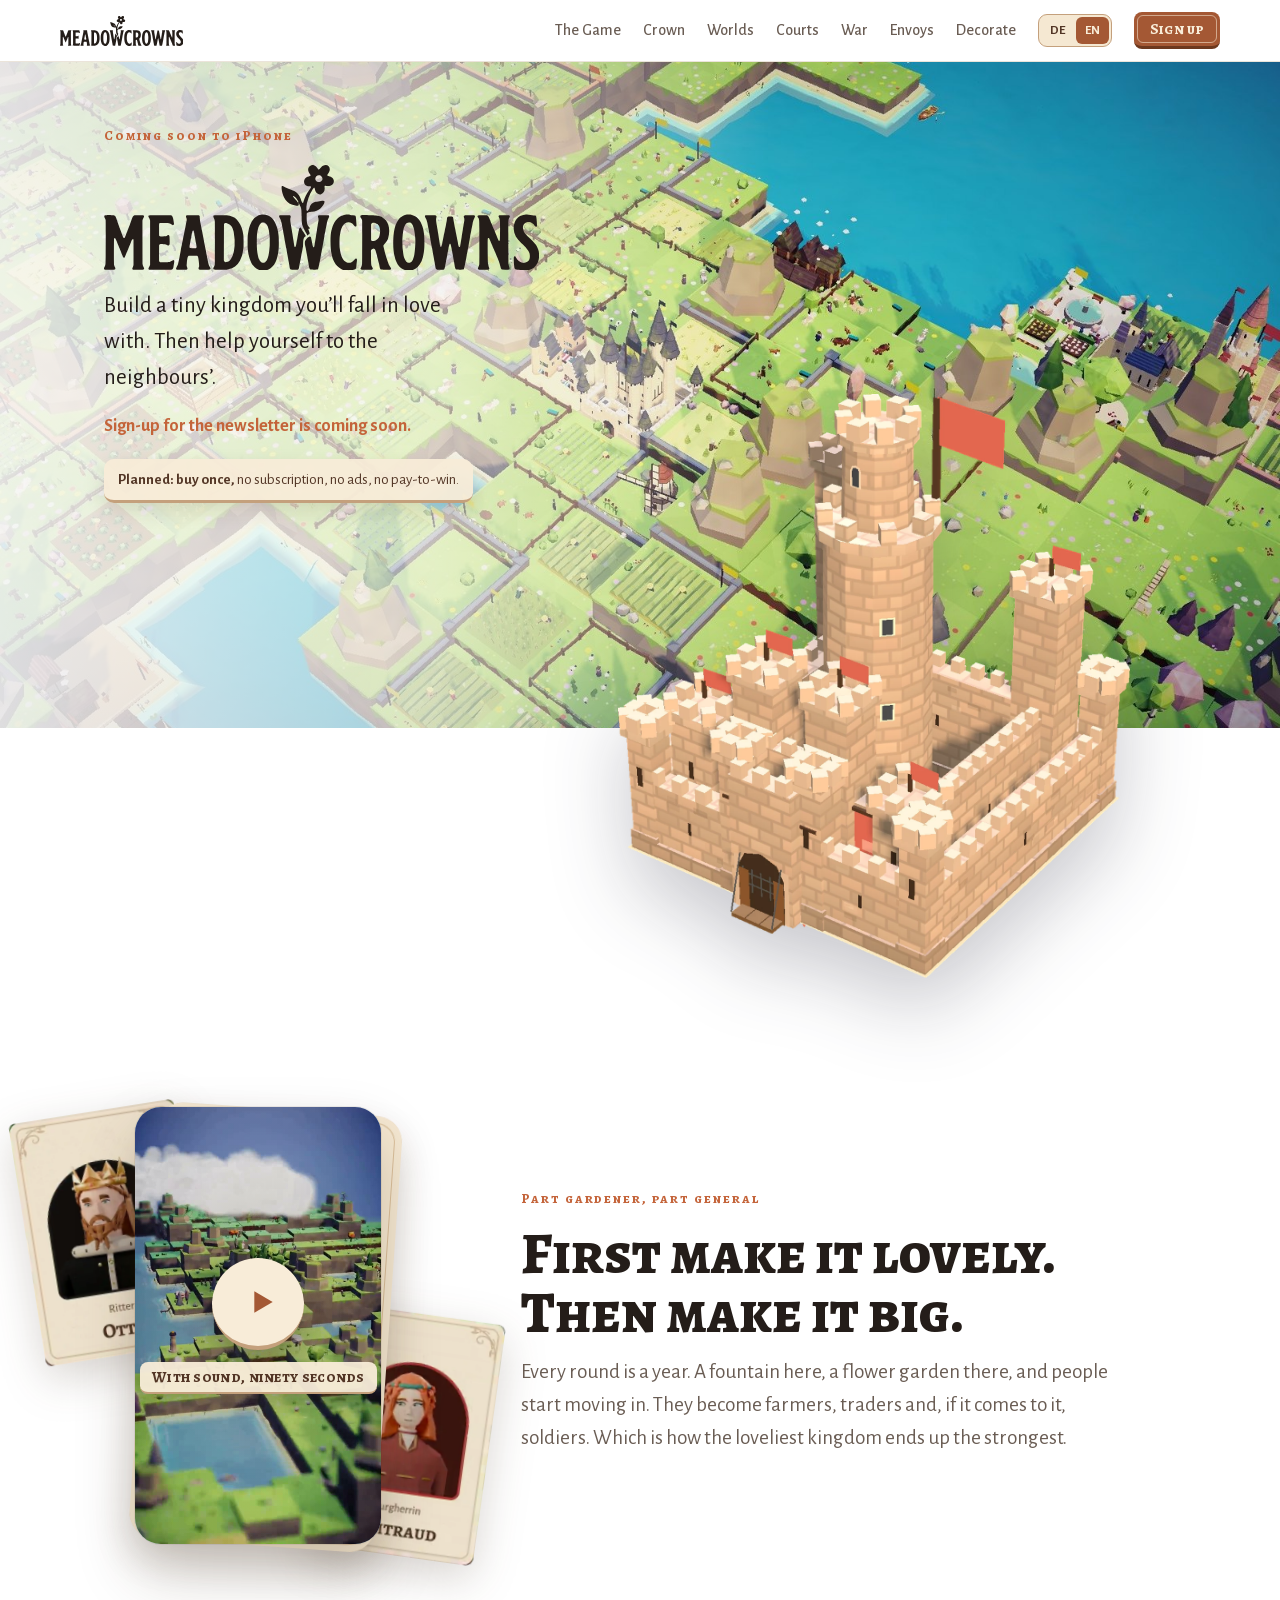
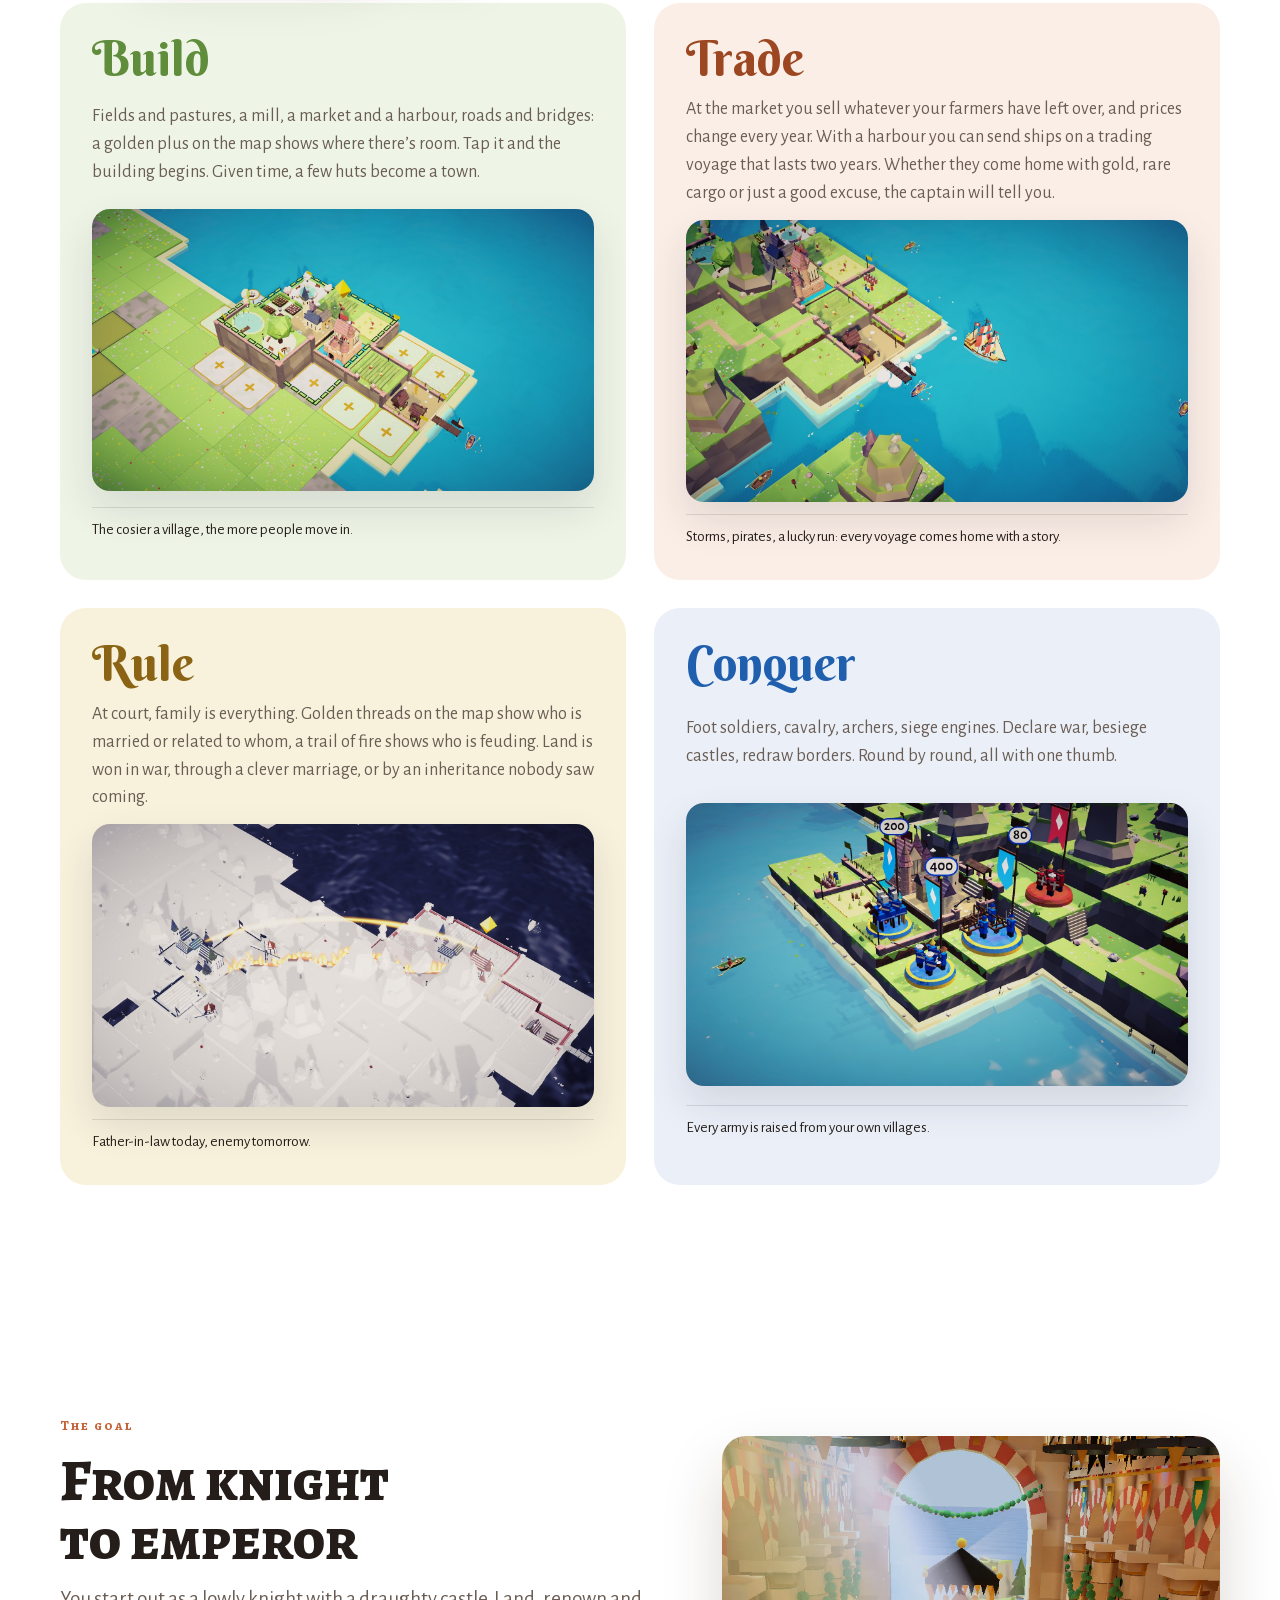
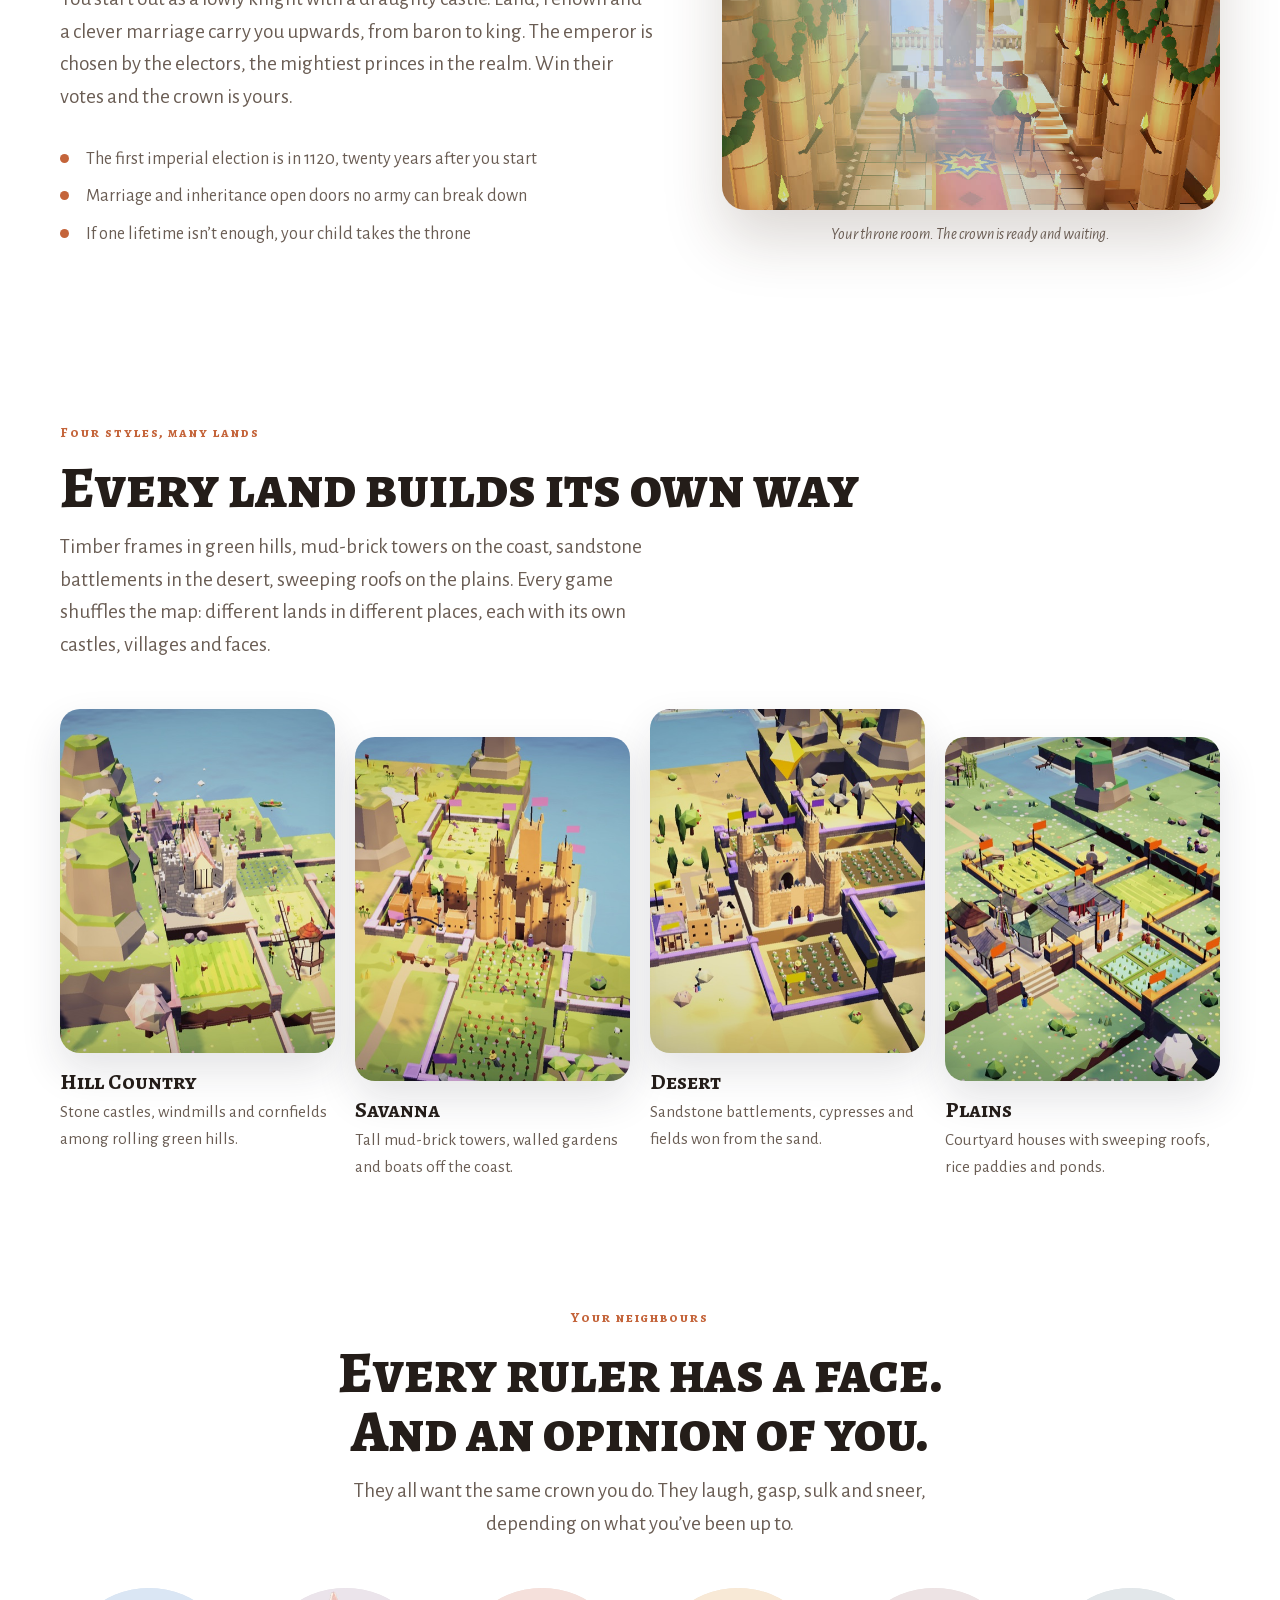
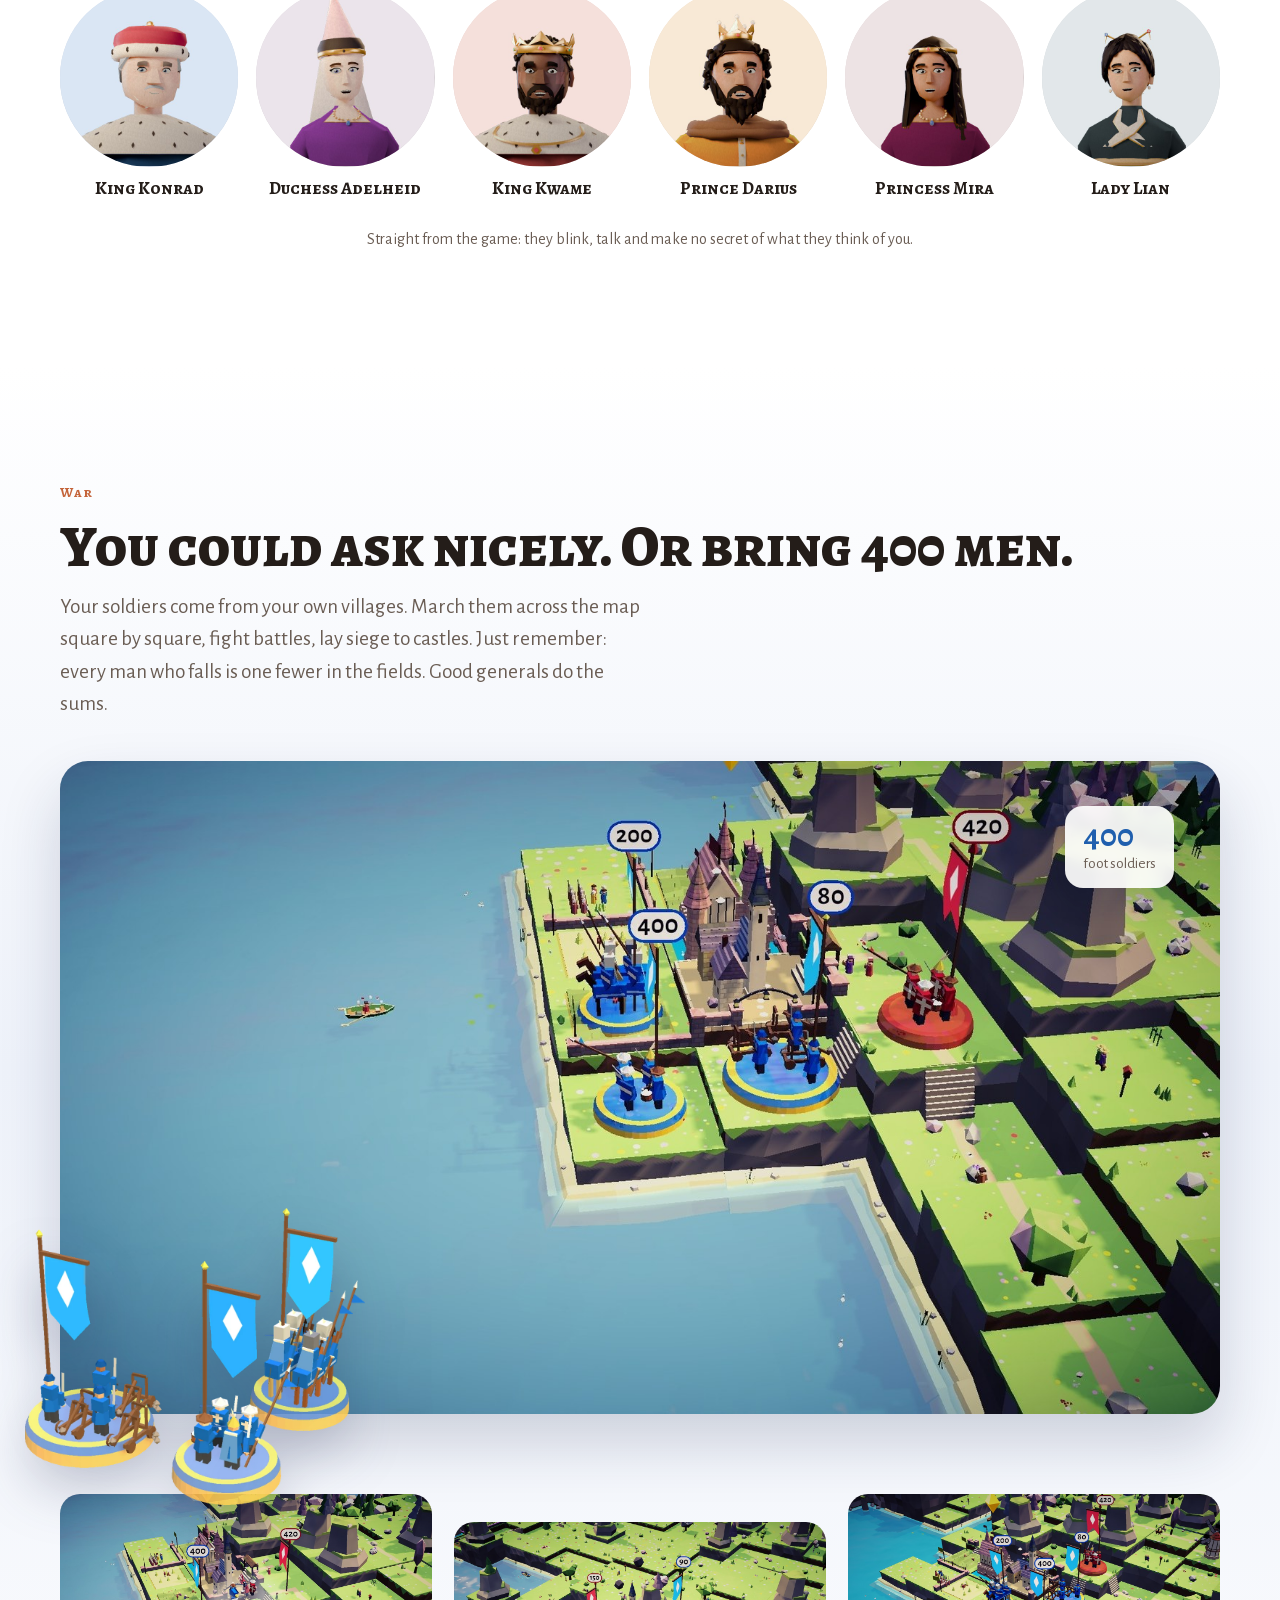
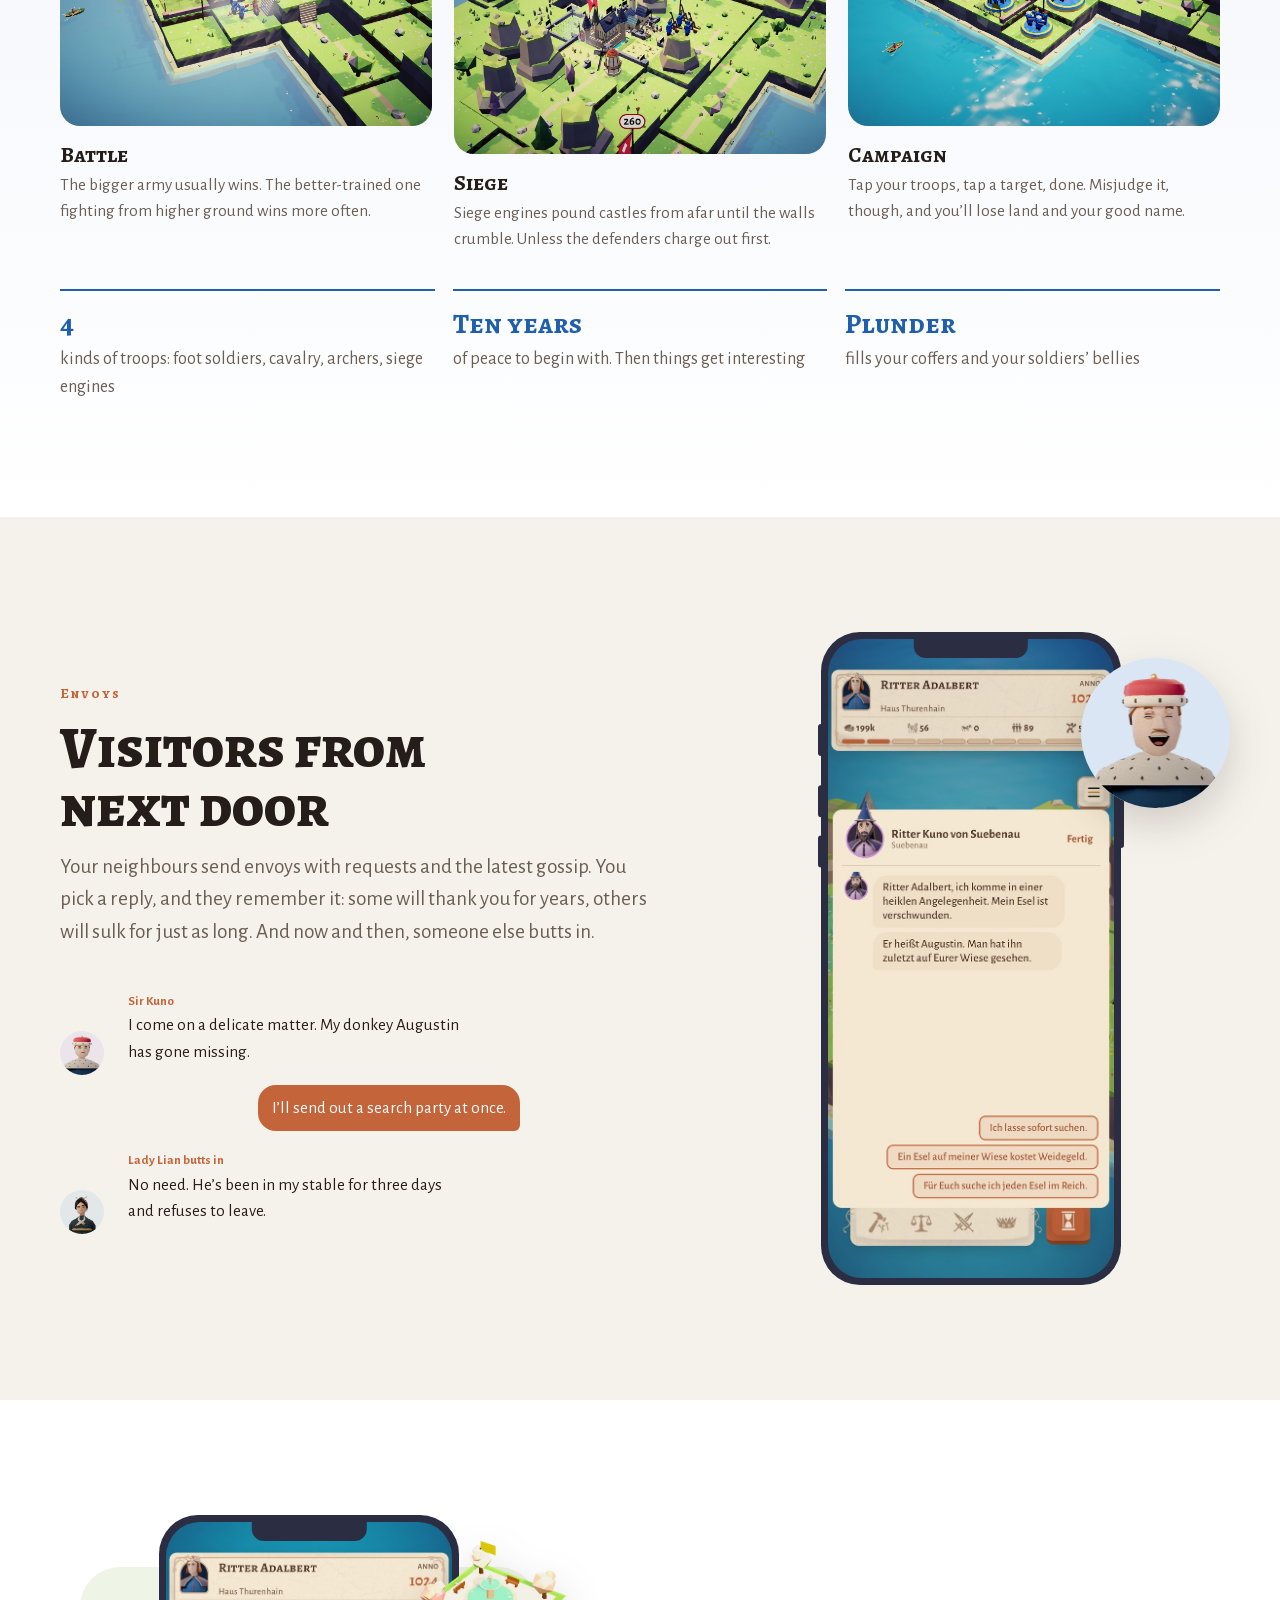
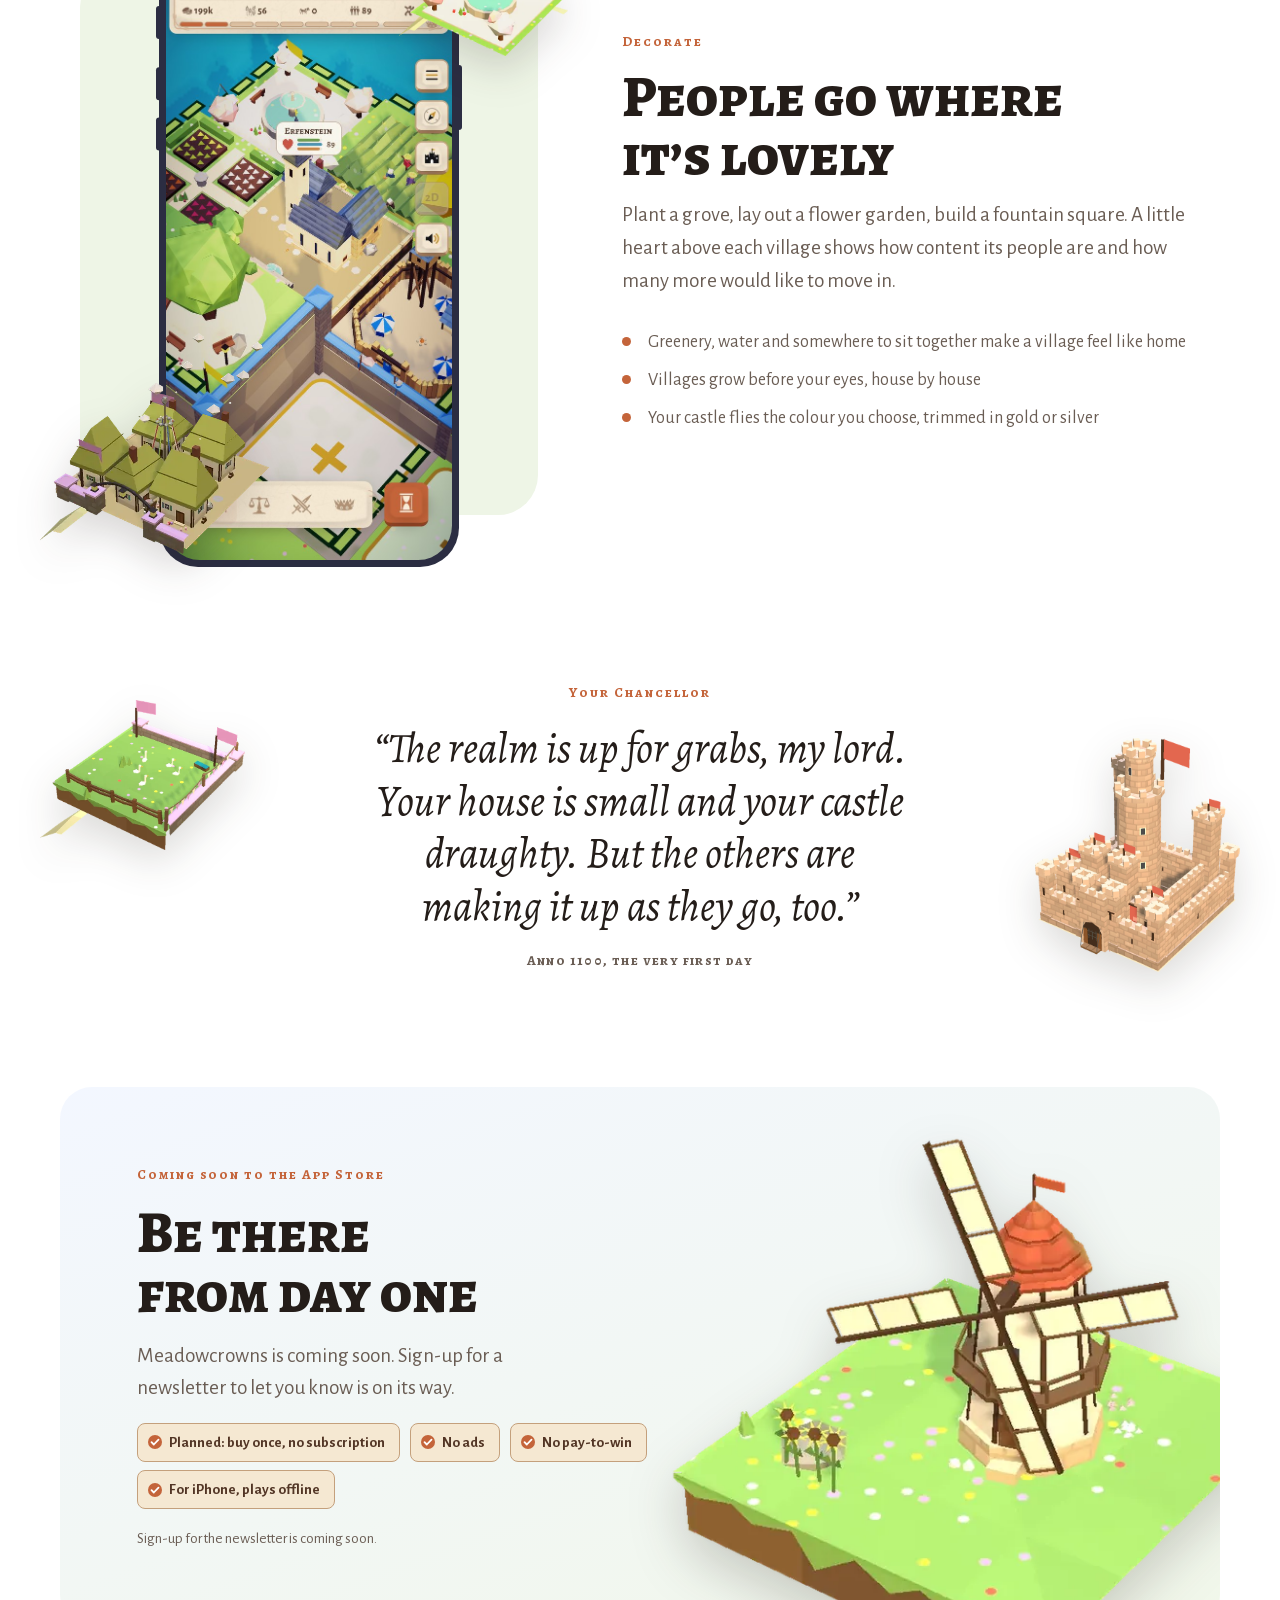
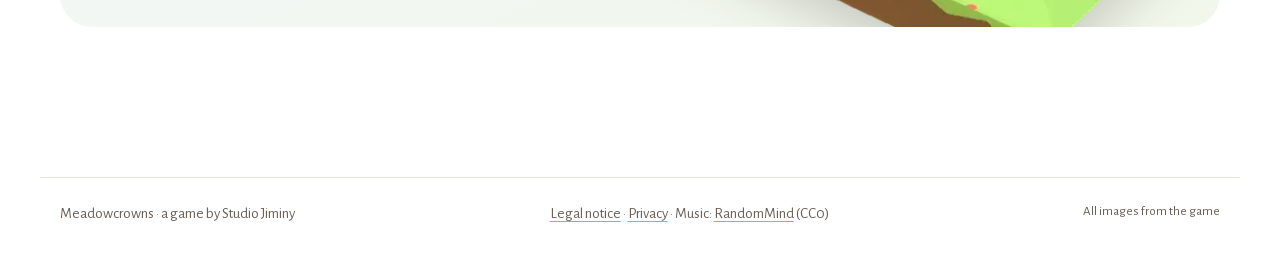
==== commit f2f0fbf7: "Kaufsatz: Geplant: einmal kaufen, ohne Abo, ohne Werbung, ohne Pay-to-Win (Hero, Liste, Meta, Open G" ====
--- a/index.html
+++ b/index.html
@@ -6,7 +6,7 @@
 <meta name="color-scheme" content="light">
 <meta name="theme-color" content="#ffffff">
 <title>Meadowcrowns – baue dir ein kleines Königreich zum Verlieben</title>
-<meta name="description" content="Meadowcrowns ist ein Aufbau- und Strategiespiel für iPhone: erst schön machen, dann groß machen. Einmal kaufen, keine Werbung, kein Pay-to-Win.">
+<meta name="description" content="Meadowcrowns ist ein Aufbau- und Strategiespiel für iPhone: erst schön machen, dann groß machen. Geplant: einmal kaufen, ohne Abo, ohne Werbung, ohne Pay-to-Win.">
 <link rel="canonical" href="https://meadowcrowns.com/">
 <link rel="alternate" hreflang="de" href="https://meadowcrowns.com/">
 <link rel="alternate" hreflang="en" href="https://meadowcrowns.com/en.html">
@@ -15,7 +15,7 @@
 <meta property="og:type" content="website">
 <meta property="og:site_name" content="Meadowcrowns">
 <meta property="og:title" content="Meadowcrowns – baue dir ein kleines Königreich zum Verlieben">
-<meta property="og:description" content="Meadowcrowns ist ein Aufbau- und Strategiespiel für iPhone: erst schön machen, dann groß machen. Einmal kaufen, keine Werbung, kein Pay-to-Win.">
+<meta property="og:description" content="Meadowcrowns ist ein Aufbau- und Strategiespiel für iPhone: erst schön machen, dann groß machen. Geplant: einmal kaufen, ohne Abo, ohne Werbung, ohne Pay-to-Win.">
 <meta property="og:url" content="https://meadowcrowns.com/">
 <meta property="og:locale" content="de_DE">
 <meta property="og:locale:alternate" content="en_US">
@@ -25,7 +25,7 @@
 <meta property="og:image:alt" content="Meadowcrowns: eine kleine Insel mit Burg und Dörfern">
 <meta name="twitter:card" content="summary_large_image">
 <meta name="twitter:title" content="Meadowcrowns – baue dir ein kleines Königreich zum Verlieben">
-<meta name="twitter:description" content="Meadowcrowns ist ein Aufbau- und Strategiespiel für iPhone: erst schön machen, dann groß machen. Einmal kaufen, keine Werbung, kein Pay-to-Win.">
+<meta name="twitter:description" content="Meadowcrowns ist ein Aufbau- und Strategiespiel für iPhone: erst schön machen, dann groß machen. Geplant: einmal kaufen, ohne Abo, ohne Werbung, ohne Pay-to-Win.">
 <meta name="twitter:image" content="https://meadowcrowns.com/img/og.jpg">
 <style>
 @font-face {
@@ -464,7 +464,7 @@
     padding: 26px max(20px, env(safe-area-inset-right, 0px)) 22px max(20px, env(safe-area-inset-left, 0px)); }
   .stage video { order: 1; position: relative; inset: auto; width: 100%; height: auto; aspect-ratio: 1 / 1; background: #bfe3ef; }
   .castle { width: 46vw; right: 1vw; bottom: -84px; }
-  /* No slip over the copy (Paul: „Einmal kaufen kommt dann einfach später“, in the list at the end); instead the vine
+  /* No slip over the copy (Paul: „Kaufen kommt dann einfach später“, in the list at the end); instead the vine
      of the game's paper look as a divider above the film (teiler.png, the posts' corner vine turned on its side). */
   .hero .store { display: none; }
   .hero-copy { padding-bottom: 18px; }
@@ -591,7 +591,7 @@
 </style>
 </head>
 <body>
-<script>window.__META = {"de":{"title":"Meadowcrowns – baue dir ein kleines Königreich zum Verlieben","description":"Meadowcrowns ist ein Aufbau- und Strategiespiel für iPhone: erst schön machen, dann groß machen. Einmal kaufen, keine Werbung, kein Pay-to-Win.","ogAlt":"Meadowcrowns: eine kleine Insel mit Burg und Dörfern"},"en":{"title":"Meadowcrowns – build a little kingdom to fall in love with","description":"Meadowcrowns is a cozy building and strategy game for iPhone: make it beautiful first, then make it great. Buy once, no ads, no pay-to-win.","ogAlt":"Meadowcrowns: a small island with a castle and villages"}};
+<script>window.__META = {"de":{"title":"Meadowcrowns – baue dir ein kleines Königreich zum Verlieben","description":"Meadowcrowns ist ein Aufbau- und Strategiespiel für iPhone: erst schön machen, dann groß machen. Geplant: einmal kaufen, ohne Abo, ohne Werbung, ohne Pay-to-Win.","ogAlt":"Meadowcrowns: eine kleine Insel mit Burg und Dörfern"},"en":{"title":"Meadowcrowns – build a little kingdom to fall in love with","description":"Meadowcrowns is a cozy building and strategy game for iPhone: make it beautiful first, then make it great. Planned: buy once, no subscription, no ads, no pay-to-win.","ogAlt":"Meadowcrowns: a small island with a castle and villages"}};
 </script>
 <svg width="0" height="0" style="position:absolute" aria-hidden="true"><symbol id="mc-logo" viewBox="0 0 3041 739"><path d="M2121.97 345.622C2121.07 345.75 2118.37 346.201 2115.92 346.588C2110.57 347.49 2093.96 352.964 2090.22 355.09C2074.76 363.914 2065.81 371.321 2057.63 382.206C2052.48 389.034 2044.94 402.56 2042.23 409.967C2041.14 412.801 2039.34 417.116 2038.24 419.628C2037.08 422.076 2035.08 428.452 2033.73 433.798C2032.38 439.08 2030.25 447.389 2029.03 452.155C2024.65 469.03 2021.82 500.72 2021.11 540.718C2020.46 574.727 2024.14 613.888 2030.19 636.689C2031.41 641.262 2033.15 647.96 2033.99 651.567C2034.83 655.11 2036.31 659.747 2037.15 661.873C2046.1 683.063 2050.54 691.63 2057.95 701.807C2075.86 726.347 2111.02 742.256 2138.59 738.198C2175.88 732.723 2198.23 714.882 2218.07 674.819C2220.46 670.053 2227.41 648.862 2228.51 643.13C2229.15 639.909 2230.76 632.115 2232.18 625.675C2236.82 603.968 2238.55 585.676 2239.01 552.827C2239.78 500.14 2235.46 459.562 2226.06 431.222C2209.64 381.627 2187.28 357.924 2147.09 347.425L2140.97 345.815L2132.28 345.557C2127.51 345.428 2122.88 345.428 2121.97 345.622ZM2139.62 402.624C2148 405.716 2157.53 418.727 2161.59 432.51C2162.55 435.666 2164.29 441.399 2165.51 445.199C2168.54 454.796 2172.79 483.201 2174.85 507.869C2177.3 536.532 2174.08 595.595 2168.41 626.834C2166.93 635.143 2160.49 657.3 2158.24 661.808C2153.21 672.114 2145.42 679.843 2137.88 682.226L2133.44 683.514L2128.48 683.257C2116.56 682.548 2107.74 673.402 2099.95 653.564C2094.92 640.746 2094.15 637.655 2091.06 618.976C2084.29 577.561 2082.81 527.836 2087.26 489.191C2088.29 480.173 2093.57 447.131 2094.66 442.816C2096.15 437.148 2102.52 421.432 2104.9 417.632C2113.79 403.719 2127.13 397.922 2139.62 402.624Z"/><path d="M2948.35 345.686C2939.59 346.523 2918.14 352.256 2912.15 355.283C2897.47 362.69 2887.29 371.708 2878.27 385.169L2873.25 392.576L2869.64 402.624C2863.97 418.276 2862.17 430.32 2862.94 447.324C2864.49 482.685 2883.1 516.629 2917.11 546.064C2946.03 571.184 2968.45 598.751 2972.83 614.532C2976.95 629.603 2976.95 647.381 2972.83 659.167C2966.64 677.073 2945.65 687.121 2922.78 683.128C2905.78 680.165 2888.84 666.639 2879.88 648.798C2874.02 637.268 2867.07 635.143 2864.04 644.031C2861.91 650.408 2866.03 713.98 2869.13 722.224C2871.83 729.438 2874.86 730.791 2889.09 731.306L2899.08 731.628L2909.06 733.947C2927.35 738.262 2938.17 739.1 2951.44 737.49C2987.19 732.981 3011.21 717.458 3027.45 688.409C3036.98 671.212 3041.04 651.696 3040.2 626.383C3039.75 610.796 3038.97 606.094 3034.66 592.117C3026.99 567.319 3015.53 551.153 2984.36 521.073C2941.2 479.465 2934.18 470.447 2929.22 450.287C2923.1 425.296 2932.76 405.909 2954.73 399.339L2959.43 397.858L2965.68 398.244L2971.86 398.566L2978.3 400.821C2991.18 405.201 2999.94 411.641 3007.67 422.269C3015.34 432.897 3021.07 434.958 3024.55 428.324L3025.77 426.069L3025.38 413.509C3025.13 406.618 3024.68 398.051 3024.35 394.509C3023.97 390.966 3023.13 382.077 3022.42 374.67C3021.07 359.792 3020.17 356.764 3016.56 354.188L3014.37 352.642L3002.78 352.256L2991.18 351.805L2980.88 349.164C2966.9 345.622 2958.14 344.655 2948.35 345.686Z"/><path d="M1101.92 346.588C1097.15 347.296 1078.47 352.642 1075.7 354.059C1051.16 366.619 1038.15 381.369 1024.18 412.543C1020.76 420.208 1013.74 441.012 1011.94 448.999C1010.52 454.925 1005.3 487.838 1004.34 496.598C1003.18 506.903 1003.18 577.045 1004.34 587.415C1006.4 605.772 1011.75 635.465 1014.39 643.323C1015.29 645.899 1016.9 651.245 1018.06 655.238C1019.15 659.232 1021.92 666.446 1024.18 671.276C1026.43 676.172 1028.3 680.358 1028.3 680.551C1028.3 681.518 1038.6 697.878 1042.53 703.095C1054.77 719.584 1068.88 729.309 1089.29 735.3L1099.47 738.327L1109.52 738.649L1119.57 738.906L1124.85 737.876C1131.55 736.523 1146.17 732.015 1149.65 730.276C1170.52 719.777 1185.97 703.546 1198.08 679.392C1203.88 667.798 1211.09 645.899 1213.41 632.759C1214.38 627.478 1215.99 618.783 1217.02 613.501C1220.95 593.405 1221.72 581.167 1221.72 543.939C1221.66 502.008 1220.88 492.025 1215.28 463.105L1211.8 444.748L1207.04 430.9C1196.86 401.078 1184.81 380.725 1169.42 367.328C1152.74 352.771 1122.27 343.432 1101.92 346.588ZM1122.53 403.204C1129.42 405.78 1136.83 414.153 1142.82 426.134C1144.88 430.127 1151.71 453.636 1152.8 460.528C1154.03 467.678 1155.31 479.271 1156.92 496.276L1158.08 508.513V535.243L1158.02 561.973L1156.28 582.262C1153.64 611.762 1152.42 620.393 1148.74 634.885C1144.43 651.825 1144.04 652.855 1139.53 661.808L1135.61 669.537L1130.07 675.077L1124.59 680.616L1121.05 681.84C1118.73 682.613 1115.7 683.063 1112.35 683.063H1107.14L1102.88 680.938C1099.73 679.392 1097.35 677.524 1093.8 673.724L1088.97 668.571L1084.98 660.778C1079.96 650.859 1079.38 649.12 1075.38 632.115C1068.94 604.097 1066.69 568.414 1068.17 517.209C1069.26 478.434 1070.04 471.542 1075.58 448.935L1079.12 434.442L1083.95 424.781L1088.78 415.12L1093.48 410.224C1096.06 407.519 1099.15 404.814 1100.24 404.234C1106.62 401.014 1115.57 400.563 1122.53 403.204Z"/><path d="M1685.92 347.103C1673.04 349.937 1661.83 353.608 1655.97 356.958C1652.81 358.761 1648.95 360.951 1647.4 361.788C1638.26 366.941 1625.12 379.694 1617.84 390.451C1606.63 406.875 1597.68 426.005 1593.17 443.009C1591.82 448.226 1589.95 455.247 1589.05 458.596C1580.1 492.475 1580.74 582.584 1590.27 622.84C1591.82 629.41 1593.56 637.075 1594.2 639.909C1596.2 649.313 1603.15 667.541 1608.31 676.945C1621.9 701.678 1635.68 715.783 1657.19 726.926L1666.34 731.628L1674.01 733.561C1687.27 736.845 1692.81 737.683 1701.38 737.683H1709.43L1717.8 736.008C1722.44 735.042 1731.07 733.818 1737.06 733.238C1749.88 732.079 1753.74 730.855 1757.74 726.862C1761.67 722.933 1762.38 720.163 1764.18 700.454C1765.08 690.857 1766.05 681.002 1766.43 678.555C1769.07 659.876 1768.24 654.015 1762.57 652.791C1759.54 652.147 1757.61 653.499 1747.95 663.29C1735.07 676.172 1728.62 680.68 1720.12 682.484C1692.43 688.345 1667.69 665.608 1655.26 622.84C1653.52 616.722 1647.34 583.486 1646.5 575.821C1645.34 565.001 1645.41 521.524 1646.5 508.191C1647.47 497.177 1652.23 467.549 1654.62 457.952C1656.87 448.87 1662.6 434.249 1666.4 427.808C1677.29 409.387 1691.59 400.37 1709.75 400.499C1724.5 400.563 1734.23 406.167 1745.63 421.11C1750.46 427.357 1753.94 429.934 1757.8 429.934H1760.64L1762.38 428.195L1764.11 426.456L1764.37 422.72C1764.5 420.659 1764.18 413.187 1763.6 406.102C1763.02 399.017 1762.12 386.844 1761.6 378.986C1760.31 360.243 1758.96 356.12 1753.1 353.222L1750.65 352.063L1740.02 351.676L1729.4 351.225L1721.35 348.778L1713.29 346.33L1702.35 346.137L1691.4 345.879L1685.92 347.103Z"/><path d="M28.9843 349.744C26.5368 350.001 21.8349 350.259 18.55 350.324C10.8208 350.388 6.82742 351.29 4.12222 353.544L1.93229 355.412V359.599V363.785L6.24773 372.352C9.21058 378.213 10.8208 382.335 11.3361 385.169C12.7531 393.092 12.109 656.591 10.6276 684.352C9.85467 697.684 9.14616 700.712 3.9934 711.404L0 719.777V723.448V727.055L1.54583 728.73C2.38316 729.632 4.37985 730.791 5.99009 731.306L8.95294 732.337H39.8051C73.1049 732.337 74.3287 732.208 77.4204 728.987L79.2238 727.12V723.448C79.2238 720.743 78.773 718.94 77.5492 716.556C76.583 714.753 74.9084 711.597 73.8134 709.471C72.7185 707.346 71.3659 703.546 70.7862 701.098L69.7556 696.589L69.3047 666.639C69.0471 650.15 69.0471 609.894 69.3047 577.11L69.7556 517.531L70.5929 515.148C71.9455 510.961 75.4237 509.286 78 511.476C79.4815 512.7 86.1801 526.677 88.6276 533.633C89.7226 536.789 91.4617 541.04 92.4278 542.973C93.3939 544.905 95.2618 549.542 96.6144 553.278C97.967 557.014 99.9637 561.909 101.123 564.228C102.282 566.547 104.15 570.991 105.31 574.211C106.469 577.367 108.208 581.618 109.239 583.615C110.205 585.547 112.008 590.056 113.232 593.599C114.456 597.077 116.453 602.165 117.676 604.806C118.9 607.511 120.575 611.698 121.412 614.145C122.249 616.657 124.117 621.423 125.599 624.773C127.08 628.186 129.141 633.404 130.107 636.367L131.911 641.777L134.616 644.675L137.386 647.574H139.769H142.216L143.955 645.577C144.922 644.482 146.532 641.197 147.498 638.234C148.464 635.272 150.203 630.956 151.363 628.637C152.522 626.319 154.39 621.81 155.549 618.654C156.709 615.433 158.641 610.86 159.865 608.477C161.088 606.03 162.892 601.843 163.922 599.138C164.889 596.368 167.014 591.409 168.624 588.059C170.17 584.71 171.974 580.33 172.618 578.398C173.262 576.466 174.743 572.73 175.903 570.153C177.126 567.513 179.123 562.424 180.411 558.882C181.7 555.275 183.696 550.444 184.856 548.125C186.015 545.807 187.883 541.298 189.042 538.142C191.554 531.186 196.449 521.589 198.446 519.721C200.314 517.982 202.955 517.982 204.694 519.721L206.111 521.138V609.508V697.878L205.273 702.386C204.758 705.027 203.084 709.793 201.151 713.851L197.931 720.807L198.188 724.35C198.832 732.337 199.026 732.337 238.573 732.337C273.548 732.337 275.287 732.208 278.378 728.987L280.182 727.12V724.092V721.065L276.51 713.658C272.131 704.705 270.392 699.295 269.554 691.501C269.168 687.894 268.846 629.604 268.781 537.82L268.588 390L269.49 385.169C270.714 378.471 272.388 374.155 276.253 367.843L279.538 362.368V359.341V356.314L277.927 354.575C277.026 353.608 275.287 352.32 274.063 351.805L271.809 350.774L256.028 350.517C247.333 350.388 234.193 350.581 226.722 350.903L213.196 351.483L210.297 352.771C203.019 355.992 197.351 366.684 189.429 391.932C188.076 396.183 185.886 402.302 184.534 405.523C183.181 408.743 181.635 413.058 180.991 415.184C180.411 417.245 178.737 421.754 177.32 425.103C175.903 428.452 173.584 434.507 172.167 438.565C170.814 442.558 169.011 447.196 168.174 448.87C167.336 450.48 165.726 454.731 164.567 458.274C163.407 461.817 161.346 467.291 159.929 470.512C158.512 473.668 156.322 479.207 155.098 482.685C153.875 486.228 152.2 490.414 151.427 492.025C150.59 493.699 148.915 497.757 147.562 501.171C144.793 508.385 143.569 509.802 139.962 509.802H137.321L135.26 507.419C133.843 505.744 132.169 502.008 129.657 494.859C122.7 475.149 118.385 463.427 117.419 461.495C116.839 460.4 115.229 456.084 113.812 451.833C112.395 447.582 110.462 442.236 109.496 439.917C108.466 437.599 106.147 431.351 104.279 426.069C102.476 420.723 98.8688 410.611 96.2924 403.526C90.882 388.325 89.2717 383.623 86.953 375.83C84.7631 368.487 80.8341 360.758 77.5492 357.215L75.0372 354.446L71.3014 353.415C69.3047 352.836 65.4402 352.256 62.7994 351.998C60.1586 351.741 55.3923 351.161 52.1718 350.71C44.507 349.486 34.588 349.1 28.9843 349.744Z"/><path d="M1804.11 349.679C1790.46 351.418 1787.49 358.632 1795.74 369.711C1800.83 376.538 1803.02 381.304 1803.85 387.423C1804.82 394.959 1804.24 684.609 1803.21 693.304C1802.31 701.098 1800.25 707.346 1796 715.461L1792.71 721.709L1793.03 724.157C1793.42 727.055 1795.42 729.503 1798.64 730.984L1800.89 732.015L1834.58 732.208L1868.26 732.401L1871.61 731.435C1876.12 730.147 1878.18 727.892 1878.18 724.414V721.709L1873.87 713.014C1866.52 698.071 1866.59 698.393 1865.88 639.587L1865.43 600.619L1866.2 596.883C1867.56 590.571 1872.26 586.707 1880.89 584.774L1884.3 584.001L1886.94 584.774C1893.13 586.642 1896.22 591.28 1899.12 603.002C1900.15 607.447 1901.95 613.63 1902.98 616.786C1904.08 619.878 1905.94 627.349 1907.17 633.275C1908.46 639.2 1910.32 646.93 1911.42 650.343C1912.45 653.821 1914.38 661.422 1915.6 667.283C1916.89 673.144 1918.76 680.487 1919.79 683.707C1922.17 691.372 1923.21 695.881 1925.2 707.861C1927.2 720.292 1928.16 723.126 1931.39 726.797L1934.03 729.76L1937.31 730.662C1941.95 731.886 1995.34 733.303 2000.05 732.337C2004.36 731.371 2006.36 729.309 2006.36 725.703C2006.36 722.868 2006.36 722.933 1998.05 710.051C1992.77 701.935 1987.16 689.247 1983.17 676.622C1981.62 671.663 1979.05 663.676 1977.44 658.91C1972.29 643.323 1968.16 629.732 1966.1 621.552C1965.01 617.108 1963.2 610.731 1962.17 607.382C1961.08 604.033 1959.21 596.497 1957.99 590.636C1956.83 584.774 1955.09 577.56 1954.19 574.598C1950.84 563.262 1951.74 560.17 1961.53 549.8C1970.42 540.461 1972.16 538.206 1977.37 529.769L1981.75 522.684L1985.81 510.446C1995.15 482.234 1995.47 444.233 1986.58 417.696C1978.66 394.058 1966.62 378.793 1946.14 366.361L1939.31 362.239L1928.42 358.568C1908.65 351.934 1901.43 351.161 1851.13 350.388C1830.97 350.066 1813 349.679 1811.2 349.551C1809.46 349.357 1806.24 349.422 1804.11 349.679ZM1893.9 405.458C1895.77 406.038 1900.34 408.034 1904.08 409.838L1910.77 413.123L1915.93 418.533C1923.33 426.198 1926.81 434.829 1928.68 449.901C1930.74 466.84 1927.65 491.896 1922.05 503.296C1917.79 511.927 1907.3 522.168 1897.51 527.192L1893 529.447L1885.91 530.477L1878.83 531.508L1875.03 530.864C1870.39 529.962 1868.33 528.674 1867.17 525.904L1866.27 523.714V469.674V415.699L1867.23 412.479C1868.33 408.614 1870.9 406.038 1874.7 404.75C1878.31 403.59 1889.07 403.977 1893.9 405.458Z"/><path d="M320.76 351.096C308.844 352.32 306.461 358.31 313.997 368.101C317.218 372.287 319.536 377.569 320.953 383.816L322.048 388.712V542.65V696.589L320.18 702.064C318.441 707.217 316.123 712.177 312.322 718.811L310.712 721.709L310.97 724.865L311.227 728.086L312.902 729.503C316.316 732.401 317.024 732.466 396.119 732.015L470.834 731.564L474.119 730.662C481.269 728.73 483.91 723.641 485.971 707.861C486.744 702.386 487.581 696.847 487.903 695.623C489.513 689.44 491.188 676.88 490.995 672.629L490.801 667.927L489.449 666.639C488.74 665.93 487.066 665.158 485.778 664.9L483.459 664.578L479.401 666.575C477.147 667.67 473.733 669.602 471.801 670.826C460.142 678.297 448.356 680.165 413.123 680.165H396.055L392.77 679.199C388.841 678.039 385.814 674.883 385.041 671.341C384.783 669.988 384.59 644.546 384.719 614.789L384.912 560.685L386.007 558.495C388.648 553.149 393.285 552.248 415.12 553.214C432.446 553.922 434.057 554.244 440.691 559.139C448.613 564.872 454.41 563.777 457.373 555.854L458.468 552.956L458.79 538.335C459.112 523.134 458.081 500.14 456.922 495.632C454.99 488.353 449 487.065 442.365 492.475C436.826 497.049 430.45 498.272 409.645 498.916C394.316 499.432 390.58 498.916 387.875 496.082C384.719 492.733 384.719 492.862 384.719 451.833C384.654 410.031 384.654 410.031 388.133 406.682L390.065 404.814L412.415 404.878C452.735 405.007 461.946 406.746 473.153 416.343C474.635 417.567 477.082 419.049 478.692 419.564L481.591 420.53L483.588 419.693C486.164 418.598 487.517 417.052 488.483 414.153L489.191 411.899L488.225 405.458C487.645 401.916 486.615 395.024 485.906 390.129C484.296 378.599 484.038 377.504 480.174 365.782C476.696 355.154 475.665 353.544 471.543 352.063L468.902 351.096L396.763 350.903C357.087 350.774 322.886 350.839 320.76 351.096Z"/><path d="M775.813 350.774C770.209 351.29 768.663 351.741 766.474 353.673C762.351 357.28 762.995 362.561 768.728 373.318C772.979 381.111 773.816 384.718 774.589 398.695C775.491 415.506 774.976 688.474 774.009 694.657C772.721 702.773 771.884 705.091 768.406 711.017C762.738 720.55 761.965 724.93 765.314 728.537C768.341 731.757 769.179 731.821 815.167 731.499L857.935 731.177L863.41 730.211C870.173 729.052 890.72 723.706 894.455 722.16C925.179 709.536 947.98 681.582 961.957 639.587L966.337 626.383L969.557 609.636C975.161 580.717 975.805 571.635 975.29 527.514C974.903 496.726 974.645 492.991 971.683 477.919C970.652 472.766 969.042 464.779 968.14 460.142C962.73 432.768 946.305 400.949 927.24 381.111C911.524 364.751 888.337 355.154 856.583 351.934C847.436 351.032 783.542 350.066 775.813 350.774ZM862.444 408.357C884.858 414.862 897.418 431.158 905.469 464.071C907.015 470.383 907.659 475.085 910.236 499.496L912.683 522.684L912.619 543.617V564.55L910.816 579.686C908.432 599.975 907.015 607.833 904.375 615.82C903.151 619.491 901.412 625.095 900.446 628.251C898.256 635.658 890.849 650.472 885.631 657.944C876.807 670.504 870.302 674.561 853.684 677.975L848.467 679.006L845.633 678.233C842.026 677.202 839.901 674.755 838.548 669.988L837.453 666.317L837.904 541.169L838.355 416.021L839.256 412.994C840.158 410.096 842.541 407.068 844.731 406.167C846.857 405.329 855.681 406.424 862.444 408.357Z"/><path d="M2632.42 350.968C2613.87 351.483 2611.42 352.191 2610.46 357.215C2609.81 360.822 2610.72 363.721 2613.74 367.392C2622.25 377.826 2622.57 380.66 2622.82 445.07C2623.4 578.527 2623.47 617.688 2623.02 654.079L2622.5 693.369L2621.21 699.423C2620.31 703.675 2618.9 707.539 2616.32 712.692C2611.17 722.997 2611.42 726.669 2617.61 729.76L2620.83 731.371L2650.13 731.821C2686.46 732.466 2690.26 732.079 2692.07 727.313C2693.16 724.543 2692.45 719.326 2690.52 715.848C2684.53 705.092 2684.14 703.61 2682.98 686.928C2681.31 662.002 2680.28 530.799 2681.63 517.66C2682.27 511.798 2683.56 509.93 2686.91 509.93C2689.68 509.93 2691.36 511.992 2693.61 517.982C2694.64 520.558 2696.64 525.131 2698.12 528.158C2699.6 531.186 2701.66 535.823 2702.56 538.464C2703.53 541.105 2705.2 545.034 2706.3 547.159C2707.39 549.285 2709.39 553.987 2710.74 557.658C2712.16 561.329 2714.29 566.353 2715.57 568.801C2716.8 571.313 2718.6 575.435 2719.5 577.947C2720.41 580.523 2722.27 584.839 2723.69 587.608C2725.04 590.378 2726.98 594.758 2727.88 597.27C2728.78 599.846 2730.58 604.097 2731.93 606.738C2733.29 609.379 2735.22 614.016 2736.31 617.044C2737.41 620.071 2739.28 624.773 2740.57 627.478C2741.85 630.183 2743.72 634.756 2744.75 637.59C2745.85 640.36 2747.65 644.675 2748.87 647.123C2750.1 649.506 2752.16 654.53 2753.51 658.266C2754.86 662.002 2756.47 666.124 2757.12 667.412C2759.7 672.5 2768.65 701.034 2770.32 709.343C2772.96 722.804 2775.15 727.184 2780.37 729.632L2783.14 730.984L2804.2 731.435L2825.26 731.886L2828.16 731.049C2832.09 729.954 2833.83 727.957 2834.22 724.092L2834.47 720.872L2832.22 714.238C2829.71 706.895 2827.78 698.071 2826.55 688.538C2825.52 679.843 2824.88 402.302 2825.91 391.288C2827 379.759 2828.03 376.409 2834.09 365.202C2835.38 362.755 2835.96 360.822 2835.96 358.697V355.67L2834.41 353.995C2833.57 353.093 2831.83 351.998 2830.55 351.547L2828.23 350.71H2797.63H2767.04L2763.75 351.869C2759.89 353.222 2757.89 355.09 2757.31 358.053L2756.86 360.114L2760.53 367.328C2762.53 371.321 2764.72 376.86 2765.49 379.694L2766.78 384.847L2767.36 411.899C2768.13 445.972 2767.17 521.524 2766.01 525.067C2765.04 528.094 2763.43 529.575 2761.24 529.575C2758.02 529.575 2756.02 526.677 2752.67 517.08C2751.58 514.053 2749.78 509.737 2748.68 507.612C2747.65 505.422 2745.78 500.978 2744.56 497.693C2743.34 494.472 2741.21 489.126 2739.79 485.97C2737.09 479.98 2733.22 470.641 2728.39 458.21C2726.85 454.216 2724.85 449.579 2723.95 447.775C2723.05 446.036 2720.92 441.012 2719.18 436.632C2717.44 432.188 2715.32 427.164 2714.42 425.425C2713.51 423.622 2711.84 419.564 2710.68 416.408C2709.52 413.187 2707.78 409.001 2706.75 407.004C2705.78 405.072 2703.66 399.983 2702.11 395.732C2700.5 391.546 2698.18 385.749 2696.96 382.915C2695.74 380.081 2694 375.701 2693.03 373.189C2690.78 367.199 2684.14 355.992 2681.89 354.381C2680.86 353.673 2678.47 352.642 2676.54 351.998L2673 350.903L2660.44 350.71C2653.55 350.646 2640.92 350.774 2632.42 350.968Z"/><path d="M580.395 351.74C572.666 353.029 570.541 358.117 574.469 366.039C579.3 376.023 579.3 382.013 574.212 404.75C573.181 409.451 571.442 418.469 570.412 424.91C569.317 431.286 567.32 441.527 565.903 447.711C564.486 453.894 562.683 462.654 561.974 467.291C560.364 477.017 558.689 485.519 556.886 492.54C556.177 495.309 554.567 503.554 553.343 510.832C552.119 518.11 550.058 528.158 548.834 533.053C547.611 537.949 545.872 546.322 544.905 551.668C544.004 556.949 542.136 566.096 540.719 571.957C539.302 577.818 537.434 587.93 536.532 594.5C535.566 601.07 533.698 611.762 532.346 618.332C530.929 624.901 529.061 635.014 528.159 640.875C527.257 646.736 525.389 656.14 523.972 661.808C522.62 667.476 520.816 675.463 520.108 679.521C517.853 691.823 514.504 701.162 507.934 713.336C506.195 716.492 504.456 720.356 504.07 721.838L503.297 724.543L504.199 726.669C504.714 727.828 505.744 729.374 506.582 730.082L507.999 731.371L540.654 731.757L573.246 732.143L576.144 731.306C577.754 730.791 579.944 729.567 580.975 728.472L582.907 726.475V722.804C582.907 720.099 582.327 717.973 580.846 714.56C579.687 712.112 578.463 708.119 578.076 705.671L577.368 701.356L578.398 689.311C581.361 652.92 585.226 637.526 592.053 634.692L594.243 633.726L622.519 633.919L650.795 634.112L652.598 635.4C655.819 637.783 657.751 642.872 659.49 653.435C662.453 671.212 664.579 691.05 664.643 700.454L664.707 709.471L662.582 714.624L660.392 719.777L660.714 722.868C661.036 726.669 662.646 729.052 665.996 730.662L668.443 731.886L700.39 732.143C735.622 732.465 739.423 732.208 742.45 729.374C746.314 725.574 745.735 722.675 738.778 711.726C732.982 702.579 731.951 700.003 730.083 690.792C729.31 686.864 727.829 680.358 726.798 676.236C725.832 672.178 723.964 662.452 722.676 654.659C721.452 646.93 719.262 635.787 717.845 629.925C716.493 624.064 714.56 614.66 713.659 608.992C712.693 603.324 710.953 594.5 709.73 589.412C708.506 584.323 706.638 574.92 705.543 568.479C704.513 562.038 702.58 552.376 701.356 546.966C700.133 541.555 698.265 531.443 697.17 524.423C696.075 517.466 694.207 507.096 692.983 501.428C691.759 495.76 689.698 485.326 688.475 478.241C687.251 471.22 685.383 462.074 684.352 457.952C683.257 453.894 681.389 444.619 680.166 437.405C678.942 430.127 676.881 420.015 675.657 414.862C671.792 398.309 669.538 382.464 668.958 367.65L668.572 356.893L666.64 354.897C665.545 353.802 663.419 352.513 661.551 351.998L658.331 351.032L620.973 351.096C600.362 351.161 582.134 351.418 580.395 351.74ZM626.19 458.725C627.929 460.335 627.929 460.464 630.248 476.18C631.279 483.394 632.953 493.184 634.048 497.95C635.079 502.652 636.882 512.764 637.977 520.365C639.072 527.965 640.94 538.399 642.164 543.552C644.934 555.661 647.317 571.764 646.737 574.855C646.479 576.143 645.32 578.269 644.096 579.557L641.971 581.94L635.916 582.134C626.512 582.52 605.644 581.232 603.132 580.137C601.908 579.622 600.233 578.462 599.332 577.496L597.786 575.757L597.528 571.764C597.335 568.865 597.979 564.228 599.911 554.888C601.328 547.803 603.261 537.047 604.162 531.057C605.128 525.002 606.868 515.92 608.027 510.768C609.251 505.615 610.99 496.082 611.956 489.513C615.885 461.881 619.943 453.186 626.19 458.725Z"/><path d="M2248.67 351.934C2240.42 354.188 2240.23 358.117 2247.9 371.643C2252.66 380.081 2252.92 380.66 2256.91 394.186C2258.78 400.499 2260.84 409.709 2262.45 419.242C2263.87 427.551 2265.87 437.792 2266.9 442.107C2267.99 446.423 2269.86 456.342 2271.08 464.264C2272.31 472.186 2274.17 482.428 2275.21 487.13C2276.24 491.831 2278.17 502.717 2279.46 511.412C2280.74 520.107 2282.61 531.057 2283.71 535.759C2284.74 540.396 2286.61 550.702 2287.89 558.624C2289.12 566.482 2290.86 575.693 2291.69 579.042C2293.82 587.544 2294.91 593.599 2297.1 607.704C2298.14 614.403 2299.87 623.871 2300.97 628.637C2302 633.404 2303.74 643.258 2304.83 650.537C2305.93 657.815 2307.54 666.639 2308.38 670.182C2311.02 681.131 2311.85 685.769 2313.92 701.42C2316.81 723.899 2318.62 728.408 2325.44 730.727L2328.54 731.757L2350.37 731.564L2372.21 731.371L2374.78 730.082C2378.39 728.279 2380 724.672 2381.93 714.044C2382.77 709.149 2384.38 701.549 2385.41 697.04C2386.44 692.532 2388.31 682.741 2389.6 675.334C2390.82 667.863 2392.75 657.879 2393.78 653.113C2394.88 648.347 2396.62 638.814 2397.71 631.858C2398.81 624.966 2400.68 615.24 2401.83 610.281C2403.06 605.321 2404.93 595.466 2406.02 588.381C2408.34 573.438 2413.17 553.536 2414.97 551.732C2416.39 550.315 2419.1 550.186 2420.58 551.41C2422.06 552.634 2422.7 554.631 2424.18 562.295C2424.83 566.031 2426.44 573.052 2427.66 578.011C2428.89 582.907 2430.88 593.212 2432.11 600.877C2433.33 608.542 2435.2 618.589 2436.29 623.291C2437.39 627.929 2439.26 638.106 2440.48 645.835C2441.64 653.564 2443.51 663.805 2444.6 668.571C2445.63 673.338 2447.57 684.352 2448.79 693.047C2452.65 719.455 2455.87 728.343 2462.25 730.34C2465.28 731.242 2502.12 731.886 2506.82 731.049C2511.07 730.34 2513.33 728.987 2515.07 726.089C2516.55 723.448 2522.09 699.939 2524.53 685.318C2525.69 678.748 2527.56 668.765 2528.79 663.161C2530.01 657.493 2531.94 647.381 2532.97 640.618C2535.1 627.027 2536.26 621.101 2538.13 613.759C2538.77 611.054 2540.38 602.487 2541.6 594.758C2542.83 586.964 2544.89 576.144 2546.11 570.669C2547.34 565.194 2549.2 554.566 2550.3 547.159C2551.39 539.688 2553.33 528.996 2554.49 523.328C2555.71 517.66 2557.58 506.903 2558.67 499.496C2559.77 492.025 2561.63 481.461 2562.86 475.987C2564.08 470.512 2565.95 460.528 2567.05 453.765C2568.14 447.067 2570.01 437.47 2571.23 432.446C2572.46 427.422 2574.32 418.405 2575.42 412.479C2577.67 400.241 2577.93 399.082 2582.18 385.169C2584.18 378.406 2586.17 373.447 2588.24 369.711C2593.32 360.758 2593.9 356.7 2590.68 353.802C2587.79 351.161 2586.11 351.032 2553.84 351.032H2522.86L2519.9 352.063C2513.46 354.188 2512.43 357.859 2515.52 367.134L2517.58 373.253L2517.9 379.694L2518.22 386.135L2516.55 397.407C2515.58 403.59 2513.65 414.475 2512.3 421.561C2510.88 428.646 2508.88 441.077 2507.79 449.257C2506.69 457.372 2504.83 469.159 2503.6 475.343C2502.38 481.526 2500.51 493.248 2499.48 501.428C2498.38 509.544 2496.45 521.589 2495.23 528.158C2494 534.728 2492.27 545.742 2491.36 552.634C2488.92 571.442 2488.27 573.438 2484.28 573.438C2479.45 573.374 2476.55 565.774 2473.33 544.583C2472.75 540.654 2471.14 532.538 2469.79 526.548C2468.37 520.494 2466.37 510.381 2465.34 504.005C2464.25 497.628 2462.83 490.221 2462.12 487.58C2460.32 480.56 2457.81 468.322 2456.58 460.206C2456 456.277 2454.39 448.355 2453.04 442.494C2451.62 436.632 2449.76 427.229 2448.85 421.561C2447.95 415.893 2446.21 406.295 2444.99 400.305C2443.83 394.251 2442.22 384.718 2441.51 379.115C2440.54 371.772 2439.77 368.036 2438.74 365.911L2437.26 362.948L2434.04 361.338L2430.88 359.792L2419.42 359.856C2399.06 360.114 2398.68 360.436 2396.42 379.694C2395.72 385.684 2394.36 394.251 2393.46 398.695C2392.56 403.139 2390.82 412.479 2389.6 419.499C2388.31 426.52 2386.31 436.246 2385.09 441.077C2383.93 445.907 2382.06 454.989 2380.97 461.237C2379.87 467.485 2378 476.438 2376.78 481.204C2375.56 485.97 2373.62 495.052 2372.53 501.428C2371.5 507.805 2369.57 517.08 2368.34 522.04C2367.12 526.999 2365.19 536.725 2364.15 543.617C2363.06 550.509 2361.9 557.336 2361.51 558.753C2359 568.479 2356.88 572.086 2353.53 572.086C2349.53 572.15 2348.57 569.187 2345.8 547.803C2344.9 540.718 2343.16 529.125 2341.93 522.04C2340.77 514.954 2339.04 503.747 2338.07 497.113C2337.17 490.479 2335.56 480.882 2334.53 475.729C2333.5 470.576 2331.63 458.918 2330.34 449.772C2329.12 440.626 2327.18 428.968 2326.15 423.815C2322.61 406.167 2319.97 384.847 2320.55 378.084C2320.74 375.765 2321.64 370.87 2322.61 367.199C2325.12 357.602 2324.03 354.124 2317.97 352.063L2314.95 351.032L2283.39 351.096C2259.88 351.096 2250.99 351.354 2248.67 351.934Z"/><path d="M1229.71 351.934C1233.76 350.839 1294.63 350.71 1298.43 351.74C1304.74 353.479 1306.16 357.602 1303.65 367.198C1302.68 370.87 1301.78 375.765 1301.59 378.084C1301.01 384.847 1303.65 406.167 1307.19 423.815C1308.22 428.967 1310.16 440.626 1311.38 449.772C1312.67 458.918 1314.53 470.576 1315.57 475.729C1316.6 480.881 1318.21 490.478 1319.11 497.112C1320.07 503.747 1321.81 514.954 1322.97 522.039C1324.2 529.124 1325.94 540.59 1326.84 547.482C1329.86 570.797 1331.09 574.661 1335.21 573.631C1338.95 572.665 1342.23 562.875 1345.19 543.616C1346.76 533.473 1348.44 525.069 1349.59 521.379C1352.51 502.099 1358.43 465.67 1362.57 449.889C1362.92 448.555 1363.28 447.072 1363.65 445.463C1367.33 437.603 1373.91 431.894 1377.57 441.389C1382.57 454.389 1408.57 487.389 1409.57 494.389C1410.57 501.389 1400.57 495.389 1394.57 516.889C1390 533.254 1391.71 559.367 1390.73 569.04C1389.38 574.87 1388.13 581.442 1387.06 588.381C1385.97 595.466 1384.1 605.321 1382.87 610.28C1381.71 615.24 1379.85 624.966 1378.75 631.922C1377.66 638.814 1375.79 648.991 1374.56 654.466C1373.41 659.941 1371.6 669.151 1370.64 675.012C1369.67 680.873 1367.67 691.437 1366.13 698.522C1364.58 705.607 1362.91 714.173 1362.26 717.523C1361.04 724.607 1359.3 728.15 1356.14 730.018L1353.89 731.37L1331.86 731.564C1308.29 731.757 1306.1 731.564 1302.68 728.665C1298.56 725.251 1297.66 722.095 1294.95 701.42C1292.89 685.704 1292.06 681.067 1289.42 670.182C1288.58 666.639 1286.97 657.815 1285.87 650.536C1284.78 643.258 1283.04 633.403 1282.01 628.637C1280.91 623.87 1279.17 614.403 1278.14 607.704C1275.95 593.599 1274.86 587.544 1272.73 579.042C1271.9 575.693 1270.16 566.482 1268.93 558.624C1267.64 550.702 1265.78 540.397 1264.75 535.759C1263.65 531.057 1261.78 520.107 1260.5 511.412C1259.21 502.717 1257.27 491.831 1256.24 487.129C1255.21 482.427 1253.35 472.186 1252.12 464.264C1250.9 456.342 1249.03 446.423 1247.94 442.108C1246.9 437.792 1244.91 427.55 1243.49 419.241C1241.88 409.709 1239.82 400.499 1237.95 394.187C1233.96 380.661 1233.7 380.08 1228.93 371.643C1221.27 358.117 1221.46 354.188 1229.71 351.934ZM1501.58 351.676C1504.1 350.903 1565.35 350.903 1567.99 351.676C1575.07 353.673 1575.46 358.762 1569.28 369.711C1567.21 373.447 1565.22 378.406 1563.22 385.169C1558.97 399.081 1558.71 400.241 1556.46 412.479C1555.36 418.404 1553.49 427.421 1552.27 432.445C1551.05 437.469 1549.18 447.066 1548.08 453.765C1546.99 460.528 1545.12 470.512 1543.9 475.986C1542.67 481.461 1540.81 492.025 1539.71 499.496C1538.62 506.903 1536.75 517.659 1535.52 523.327C1534.37 528.995 1532.43 539.688 1531.34 547.159C1530.24 554.566 1528.38 565.193 1527.15 570.668C1525.93 576.143 1523.87 586.964 1522.64 594.758C1521.42 602.487 1519.81 611.054 1519.16 613.759C1517.3 621.101 1516.14 627.027 1514.01 640.617C1512.98 647.38 1511.05 657.492 1509.83 663.16C1508.6 668.764 1506.73 678.748 1505.57 685.318C1503.13 699.938 1497.59 723.447 1496.11 726.089C1494.37 728.987 1492.11 730.34 1487.86 731.048C1483.16 731.885 1446.32 731.242 1443.29 730.34C1436.91 728.343 1433.69 719.455 1429.83 693.047C1428.6 684.352 1426.67 673.338 1425.64 668.571C1424.55 663.805 1422.68 653.563 1421.52 645.834C1420.3 638.105 1418.43 627.929 1417.33 623.291C1416.24 618.589 1414.37 608.541 1413.15 600.876C1411.92 593.212 1410.05 583.358 1408.96 578.978C1407.8 574.598 1406.06 566.675 1405.03 561.394C1404.71 559.757 1404.38 558.171 1404.08 556.744C1403.1 546.612 1402.75 534.481 1406.07 528.889C1414.07 515.389 1429.57 499.889 1437.57 499.889C1441.44 499.889 1444.14 501.535 1446.41 504.198C1447.45 510.573 1449.36 519.968 1450.57 525.26C1451.79 530.541 1453.66 540.138 1454.69 546.579C1457.65 564.227 1460.36 572.471 1463.97 574.855C1468.22 577.624 1469.7 573.76 1472.4 552.634C1473.31 545.742 1475.04 534.728 1476.27 528.158C1477.49 521.589 1479.42 509.543 1480.52 501.428C1481.48 493.759 1483.19 482.977 1484.4 476.565L1484.88 474.119C1486.09 467.7 1487.8 456.864 1488.83 449.256C1489.92 441.076 1491.92 428.646 1493.34 421.561C1494.69 414.476 1496.62 403.59 1497.59 397.406L1499.26 386.135L1498.94 379.694C1498.68 374.928 1498.1 371.707 1496.62 367.263C1493.27 357.28 1494.37 353.866 1501.58 351.676Z"/><path d="M1549.44 0C1568.7 0.0644092 1581.19 17.4545 1576.81 38.0654C1575.59 43.8623 1570.24 54.8772 1566.51 59.5146C1557.94 70.013 1558.26 74.329 1567.79 76.9697C1584.03 81.414 1587.7 83.1528 1594.65 89.5938C1603.09 97.3228 1606.18 104.022 1606.18 114.327C1606.18 138.03 1582.48 151.813 1551.82 146.017C1545.19 144.793 1542.87 145.244 1541.64 148.206L1540.81 150.139L1541.64 156.837C1544.54 180.282 1535.2 197.93 1516.72 204.113C1509.57 206.496 1504.03 205.66 1494.3 200.829C1483.03 195.161 1476.33 184.92 1473.63 169.204C1472.4 162.183 1471.89 160.637 1470.21 159.8C1466.93 157.996 1463.39 160.444 1459.65 167.143C1458.43 169.268 1456.17 173.197 1454.56 175.838C1449.35 184.533 1445.16 192.198 1443.42 196.449C1442.45 198.704 1440.58 202.762 1439.23 205.467C1437.88 208.108 1435.88 212.809 1434.79 215.9C1433.76 218.992 1431.95 223.565 1430.86 226.142C1429.76 228.718 1427.9 234.579 1426.67 239.217C1425.45 243.854 1423.45 250.424 1422.23 253.773C1419.85 260.472 1418.17 267.557 1415.92 280.825L1414.5 289.521L1414.43 301.759V313.996L1415.59 317.088C1416.88 320.308 1418.17 321.403 1420.75 321.403C1422.81 321.403 1424.61 319.471 1430.22 311.227C1434.72 304.593 1435.43 302.789 1438.27 291.711C1441.94 277.154 1457.2 262.598 1472.79 258.733C1480 256.93 1494.3 254.482 1505.45 253.13C1511.37 252.421 1519.68 251.261 1523.93 250.553C1533.85 248.943 1538.23 249.845 1540.42 253.902C1544.86 262.147 1529.86 288.49 1512.08 303.755C1495.91 317.603 1477.11 324.946 1453.4 326.557C1442 327.33 1440.26 327.716 1430.54 330.808C1422.1 333.577 1419.85 334.865 1417.85 338.021L1416.37 340.404L1416.43 348.906L1416.56 357.473H1415.96C1416.09 372.744 1416.82 392.607 1419.07 406.389C1423.07 430.889 1439.07 431.389 1437.57 441.389C1436.07 451.389 1437.57 443.389 1429.57 445.389C1421.57 447.389 1445.57 479.389 1433.57 483.389C1426.08 485.884 1421.07 492.055 1421.07 494.389C1420.07 491.555 1417.17 484.189 1413.57 477.389C1409.07 468.889 1396.57 446.389 1389.07 429.389C1381.57 412.389 1381.07 388.389 1381.07 377.889V357.518L1380.75 357.537L1380.3 351.934C1379.98 348.327 1380.04 345.558 1380.56 344.012C1381.01 342.53 1381.01 341.628 1380.62 341.499C1380.23 341.37 1379.98 336.991 1379.98 330.421C1379.98 307.105 1377.34 295.317 1369.09 282.242C1367.67 279.988 1365.94 276.381 1365.23 274.256C1363.81 270.07 1362.33 267.944 1360.85 267.943H1359.94L1360.4 273.676L1360.85 279.344L1358.53 281.856L1356.21 284.368H1349.57C1341.91 284.368 1335.4 283.08 1324.26 279.537C1320.01 278.185 1314.21 276.317 1311.38 275.415C1289.61 268.588 1268.29 249.007 1258.5 226.915C1257.53 224.854 1255.41 220.152 1253.73 216.416C1252.06 212.68 1249.93 206.754 1249.03 203.212C1248.13 199.669 1246.33 192.713 1245.04 187.818C1242.4 177.513 1240.66 163.858 1240.98 156.129L1241.17 150.782L1242.53 148.979C1243.49 147.691 1244.52 147.111 1246.13 146.982L1248.45 146.789L1258.95 152.135C1272.93 159.22 1282.2 163.214 1293.99 167.207C1333.54 180.733 1348.87 190.459 1361.1 209.975C1363.49 213.71 1366.26 218.606 1367.29 220.925C1368.32 223.244 1370.44 227.752 1371.99 231.037C1373.47 234.257 1375.34 239.023 1376.11 241.664C1378.11 248.491 1384.36 262.404 1386.09 264.079C1389.44 267.235 1391.76 264.658 1394.4 254.739C1401.3 228.911 1414.76 202.181 1435.63 172.939C1447.22 156.708 1448.64 153.295 1444.84 150.461L1443.1 149.173L1433.89 148.979L1424.74 148.786L1420.42 147.498C1415.59 146.017 1407.22 140.22 1404.13 136.162C1394.15 123.087 1396.27 103.12 1408.96 90.7529C1415.59 84.2476 1419.72 82.2505 1430.34 80.1895C1439.3 78.5148 1440.58 77.9995 1442.07 75.874C1444.19 72.9112 1443.1 68.6604 1438.91 63.4434C1418.62 38.1305 1423.45 9.66137 1449.54 1.22363C1454.82 -0.515414 1460.87 -0.321854 1466.8 1.6748C1477.49 5.21733 1482.26 9.3395 1490.44 21.835C1496.49 31.1738 1498.04 32.5268 1501.39 32.0117C1504.87 31.432 1507.06 29.4997 1510.99 23.5098C1512.98 20.4826 1516.72 15.8449 1519.23 13.1396L1523.87 8.24414L1530.37 5.15234C1538.17 1.3522 1543.19 1.32139e-05 1549.44 0ZM1320.33 218.026C1319.62 219.765 1321.04 221.569 1332.25 233.291C1344.1 245.851 1348.61 251.197 1351.25 256.156C1353.57 260.407 1356.53 263.306 1357.5 262.34C1358.53 261.309 1357.63 255.577 1355.89 252.292C1347.26 236.061 1336.69 223.823 1327.22 219.057C1325.94 218.413 1323.94 217.639 1322.78 217.382L1320.72 216.932L1320.33 218.026ZM1508.54 72.4609C1498.43 69.6271 1490.31 71.8167 1483.68 79.0303C1472.08 91.6545 1475.3 109.238 1490.57 116.71L1494.95 118.836H1507.18L1511.37 117.29L1515.56 115.68L1519.49 111.814C1528.76 102.475 1529.21 93.5225 1520.97 82.4443C1516.65 76.5831 1513.17 73.7491 1508.54 72.4609Z"/></symbol></svg>
 <header class="bar">
@@ -621,7 +621,7 @@
         <h1><svg class="mc-logo" viewBox="0 0 3041 739" role="img" aria-label="Meadowcrowns"><use href="#mc-logo"/></svg></h1>
         <p class="claim">Bau dir ein kleines Königreich zum Verlieben. Und dann eins von den Nachbarn dazu.</p>
         <p class="soon-note">Die Anmeldung zum Newsletter kommt bald.</p>
-        <p class="store"><b>Einmal kaufen, für immer deins.</b> Keine Werbung, kein Pay-to-Win.</p>
+        <p class="store"><b>Geplant: einmal kaufen,</b> ohne Abo, ohne Werbung, ohne Pay-to-Win.</p>
       </div>
     </div>
     <img class="castle" src="img/eu-burg.webp" alt="Eine Steinburg mit Türmen, Zinnen und roten Fahnen">
@@ -820,7 +820,7 @@
         <h2>Sei von Anfang an dabei</h2>
         <p class="lead">Meadowcrowns erscheint bald. Die Anmeldung zum Newsletter, der dir Bescheid sagt, kommt in Kürze.</p>
         <ul class="promise">
-          <li>Einmal kaufen, für immer deins</li>
+          <li>Geplant: einmal kaufen, ohne Abo</li>
           <li>Keine Werbung</li>
           <li>Kein Pay-to-Win</li>
           <li>Für iPhone, auch offline</li>
@@ -993,7 +993,7 @@
 <script>
 // Language: German in the page, English from this table. German for Germany, Austria, Switzerland and Liechtenstein
 // (by time zone or a browser language with that region), English everywhere else; the switch remembers the choice.
-var EN = {"Das Spiel": "The Game", "Krone": "Crown", "Welten": "Worlds", "Höfe": "Courts", "Krieg": "War", "Gespräche": "Envoys", "Schmücken": "Decorate", "Dabei sein": "Sign up", "Bau dir ein kleines Königreich zum Verlieben. Und dann eins von den Nachbarn dazu.": "Build a tiny kingdom you’ll fall in love with. Then help yourself to the neighbours’.", "Ich will dabei sein": "Count me in", "<b>Einmal kaufen, für immer deins.</b> Keine Werbung, kein Pay-to-Win.": "<b>Pay once, it’s yours for good.</b> No ads, no pay-to-win.", "Halb Gärtner, halb Feldherr": "Part gardener, part general", "Erst schön machen.<br>Dann groß machen.": "First make it lovely.<br>Then make it big.", "Jede Runde ist ein Jahr. Ein Brunnen hier, ein Blumengarten dort, und schon ziehen Leute zu. Aus ihnen werden Bauern, Händler und, wenn es sein muss, Soldaten. So wird das schönste Reich am Ende auch das stärkste.": "Every round is a year. A fountain here, a flower garden there, and people start moving in. They become farmers, traders and, if it comes to it, soldiers. Which is how the loveliest kingdom ends up the strongest.", "Mit Ton, anderthalb Minuten": "With sound, ninety seconds", "Bauen": "Build", "Felder und Weiden, Mühle, Markt und Hafen, Wege und Brücken: Wo Platz ist, zeigt dir ein goldenes Plus auf der Karte. Ein Tipp darauf, und es wird gebaut. Aus ein paar Hütten wird mit der Zeit eine Stadt.": "Fields and pastures, a mill, a market and a harbour, roads and bridges: a golden plus on the map shows where there’s room. Tap it and the building begins. Given time, a few huts become a town.", "Je wohnlicher ein Ort, desto mehr Leute ziehen zu.": "The cosier a village, the more people move in.", "Handeln": "Trade", "Auf dem Markt verkaufst du, was deine Bauern übrig haben. Die Preise ändern sich jedes Jahr. Mit einem Hafen schickst du Schiffe auf Handelsfahrt, zwei Jahre lang. Ob sie mit Gold, seltener Fracht oder nur einer guten Ausrede heimkehren, erzählt dir der Kapitän.": "At the market you sell whatever your farmers have left over, and prices change every year. With a harbour you can send ships on a trading voyage that lasts two years. Whether they come home with gold, rare cargo or just a good excuse, the captain will tell you.", "Sturm, Seeräuber, Glücksfahrt: Jede Fahrt bringt ihre eigene Geschichte mit.": "Storms, pirates, a lucky run: every voyage comes home with a story.", "Herrschen": "Rule", "Am Hof zählt die Familie. Goldene Fäden auf der Karte zeigen, wer mit wem verheiratet oder verwandt ist, eine Feuerspur, wer in Fehde liegt. Land gewinnt man im Krieg, durch eine kluge Heirat oder ein Erbe, mit dem keiner gerechnet hat.": "At court, family is everything. Golden threads on the map show who is married or related to whom, a trail of fire shows who is feuding. Land is won in war, through a clever marriage, or by an inheritance nobody saw coming.", "Heute Schwiegervater, morgen Kriegsgegner.": "Father-in-law today, enemy tomorrow.", "Erobern": "Conquer", "Fußvolk, Reiter, Bogenschützen, Wurfmaschinen. Erkläre Kriege, belagere Burgen, verschieb Grenzen. Runde für Runde, alles mit einem Daumen.": "Foot soldiers, cavalry, archers, siege engines. Declare war, besiege castles, redraw borders. Round by round, all with one thumb.", "Jedes Heer kommt aus deinen eigenen Dörfern.": "Every army is raised from your own villages.", "Das Ziel": "The goal", "Vom Ritter zum Kaiser": "From knight to emperor", "Du beginnst als kleiner Ritter mit zugiger Burg. Mit Land, Ansehen und einer klugen Heirat steigst du auf, vom Baron bis zum König. Den Kaiser wählen die Kurfürsten, die mächtigsten Fürsten im Reich. Gewinn ihre Stimmen, und die Krone gehört dir.": "You start out as a lowly knight with a draughty castle. Land, renown and a clever marriage carry you upwards, from baron to king. The emperor is chosen by the electors, the mightiest princes in the realm. Win their votes and the crown is yours.", "Die erste Kaiserwahl ist 1120, zwanzig Jahre nach dem Start": "The first imperial election is in 1120, twenty years after you start", "Heirat und Erbe öffnen Türen, die kein Heer aufbricht": "Marriage and inheritance open doors no army can break down", "Reicht ein Leben nicht, besteigt dein Kind den Thron": "If one lifetime isn’t enough, your child takes the throne", "Dein Thronsaal. Die Krone liegt schon bereit.": "Your throne room. The crown is ready and waiting.", "Vier Baustile, viele Länder": "Four styles, many lands", "Jedes Land baut auf seine Art": "Every land builds its own way", "Fachwerk im Grünen, Lehmtürme an der Küste, Sandsteinzinnen in der Wüste, geschwungene Dächer in der Ebene. In jeder Partie liegen andere Länder an anderen Orten, und jedes bringt seine Burgen, Dörfer und Gesichter mit.": "Timber frames in green hills, mud-brick towers on the coast, sandstone battlements in the desert, sweeping roofs on the plains. Every game shuffles the map: different lands in different places, each with its own castles, villages and faces.", "<b>Hügelland</b>Steinburgen, Windmühlen und Kornfelder zwischen grünen Kuppen.": "<b>Hill Country</b>Stone castles, windmills and cornfields among rolling green hills.", "<b>Savanne</b>Hohe Lehmtürme, Gärten hinter Mauern und Boote vor der Küste.": "<b>Savanna</b>Tall mud-brick towers, walled gardens and boats off the coast.", "<b>Wüste</b>Sandsteinzinnen, Zypressen und Felder, die dem Sand abgetrotzt sind.": "<b>Desert</b>Sandstone battlements, cypresses and fields won from the sand.", "<b>Ebene</b>Hofhäuser mit geschwungenen Dächern, Reisfelder und Teiche.": "<b>Plains</b>Courtyard houses with sweeping roofs, rice paddies and ponds.", "Deine Nachbarn": "Your neighbours", "Jeder Herrscher hat ein Gesicht. Und eine Meinung über dich.": "Every ruler has a face. And an opinion of you.", "Sie alle wollen dieselbe Krone wie du. Sie lachen, staunen, schmollen und spotten, je nachdem, was du gerade anstellst.": "They all want the same crown you do. They laugh, gasp, sulk and sneer, depending on what you’ve been up to.", "König Konrad": "King Konrad", "Herzogin Adelheid": "Duchess Adelheid", "König Kwame": "King Kwame", "Fürst Darius": "Prince Darius", "Fürstin Mira": "Princess Mira", "Herrin Lian": "Lady Lian", "So sehen sie im Spiel aus: Sie blinzeln, reden und zeigen offen, was sie von dir halten.": "Straight from the game: they blink, talk and make no secret of what they think of you.", "Man kann freundlich fragen. Oder mit 400 Mann.": "You could ask nicely. Or bring 400 men.", "Deine Soldaten kommen aus deinen eigenen Dörfern. Du ziehst sie Feld für Feld über die Karte, schlägst Schlachten, belagerst Burgen. Nur: Jeder Mann, der fällt, fehlt danach auf dem Acker. Gute Feldherren rechnen damit.": "Your soldiers come from your own villages. March them across the map square by square, fight battles, lay siege to castles. Just remember: every man who falls is one fewer in the fields. Good generals do the sums.", "Mann Fußvolk": "foot soldiers", "<b>Schlacht</b>Wer mehr Leute hat, gewinnt meistens. Wer besser geübt ist und von der Anhöhe kämpft, gewinnt öfter.": "<b>Battle</b>The bigger army usually wins. The better-trained one fighting from higher ground wins more often.", "<b>Belagerung</b>Wurfmaschinen beschießen Burgen aus der Ferne, bis die Mauern bröckeln. Es sei denn, die Verteidiger stürmen vorher heraus.": "<b>Siege</b>Siege engines pound castles from afar until the walls crumble. Unless the defenders charge out first.", "<b>Feldzug</b>Truppe antippen, Ziel antippen, fertig. Wer sich allerdings verschätzt, verliert Land und guten Ruf.": "<b>Campaign</b>Tap your troops, tap a target, done. Misjudge it, though, and you’ll lose land and your good name.", "<b>4</b> Waffengattungen: Fußvolk, Reiter, Bogenschützen, Wurfmaschinen": "<b>4</b> kinds of troops: foot soldiers, cavalry, archers, siege engines", "<b>Zehn Jahre</b> Frieden zum Start. Danach wird es spannend": "<b>Ten years</b> of peace to begin with. Then things get interesting", "<b>Plündern</b> füllt die Kasse, und die Truppe isst sich satt": "<b>Plunder</b> fills your coffers and your soldiers’ bellies", "Besuch vom Nachbarhof": "Visitors from next door", "Die Nachbarn schicken Gesandte, mit Anliegen und dem neuesten Klatsch. Du wählst eine Antwort, und sie merken sie sich: Mancher dankt es dir jahrelang, mancher grollt genauso lange. Und manchmal redet ein Dritter dazwischen.": "Your neighbours send envoys with requests and the latest gossip. You pick a reply, and they remember it: some will thank you for years, others will sulk for just as long. And now and then, someone else butts in.", "<small>Ritter Kuno</small>Ich komme in heikler Sache. Mein Esel Augustin ist verschwunden.": "<small>Sir Kuno</small>I come on a delicate matter. My donkey Augustin has gone missing.", "Ich lasse sofort suchen.": "I’ll send out a search party at once.", "<small>Herrin Lian mischt sich ein</small>Nicht nötig. Er steht seit drei Tagen in meinem Stall und will nicht mehr weg.": "<small>Lady Lian butts in</small>No need. He’s been in my stable for three days and refuses to leave.", "Wo es schön ist, ziehen Leute hin": "People go where it’s lovely", "Pflanz einen Hain, leg einen Blumengarten an, bau einen Brunnenplatz. Ein kleines Herz über jedem Ort zeigt, wie wohl sich die Leute dort fühlen und wie viele noch zuziehen wollen.": "Plant a grove, lay out a flower garden, build a fountain square. A little heart above each village shows how content its people are and how many more would like to move in.", "Grün, Wasser und ein Platz zum Zusammensitzen machen Orte wohnlich": "Greenery, water and somewhere to sit together make a village feel like home", "Dörfer wachsen sichtbar, Haus für Haus": "Villages grow before your eyes, house by house", "Deine Burg trägt die Farbe, die du wählst, mit Gold oder Silber": "Your castle flies the colour you choose, trimmed in gold or silver", "Euer Kanzler": "Your Chancellor", "„Das Reich ist offen, Herr. Euer Haus ist klein und Eure Burg zugig. Aber die anderen kochen auch nur mit Wasser.“": "“The realm is up for grabs, my lord. Your house is small and your castle draughty. But the others are making it up as they go, too.”", "Anno 1100, am ersten Tag": "Anno 1100, the very first day", "Sei von Anfang an dabei": "Be there from day one", "Trag dich ein, und wir sagen dir Bescheid, sobald Meadowcrowns erscheint. Wer mag, spielt vorher schon als Tester mit. Kein Spam, versprochen.": "Sign up and we’ll tell you the moment Meadowcrowns comes out. If you like, you can play it early as a tester. No spam, promise.", "Einmal kaufen, für immer deins": "Pay once, it’s yours for good", "Keine Werbung": "No ads", "Kein Pay-to-Win": "No pay-to-win", "Eintragen": "Sign up", "Meadowcrowns · ein Spiel von Studio Jiminy": "Meadowcrowns · a game by Studio Jiminy", "<a href=\"impressum.html\">Impressum</a> · <a href=\"datenschutz.html\">Datenschutz</a> · <span>Presse</span>": "<a href=\"impressum.html#en\">Legal notice</a> · <a href=\"datenschutz.html#en\">Privacy</a> · <span>Press</span>", "Entwurf · alle Bilder aus dem Spiel": "Draft · every picture from the game itself", "Neuigkeiten zu Meadowcrowns, höchstens einmal im Monat. Mit Bestätigungsmail, jederzeit abbestellbar. <a href=\"datenschutz.html\">Datenschutz</a>": "News about Meadowcrowns, once a month at most. Confirmation email first, unsubscribe any time. <a href=\"datenschutz.html#en\">Privacy</a>", "Wir schreiben dir, wenn Meadowcrowns erscheint, und ab und zu mit einer Einladung zum Testen, höchstens einmal im Monat. Erst kommt eine E-Mail mit einem Bestätigungslink; wenn du ihn antippst, stehst du auf der Liste. Abmelden geht jederzeit über den Link in jeder Mail. Mehr in der <a href=\"datenschutz.html\">Datenschutzerklärung</a>.": "We’ll write when Meadowcrowns comes out, and now and then with an invitation to test it, once a month at most. First you’ll get an email with a confirmation link; you’re only on the list once you tap it. You can unsubscribe any time with the link in every email. More in our <a href=\"datenschutz.html#en\">privacy policy</a>.", "Die Anmeldung zum Newsletter kommt bald.": "Sign-up for the newsletter is coming soon."}, EN_ATTR = {"Trailer: ein Rundgang durch das Spiel": "Trailer: a walk through the game", "Trailer mit Ton abspielen": "Play trailer with sound", "Ton aus": "Sound off", "Ton an": "Sound on", "Seiten": "Pages", "Sprache": "Language", "Deine E-Mail": "Your email", "E-Mail-Adresse": "Email address", "Der Bau-Modus: goldene Linien um das eigene Land, ein goldenes Plus auf jedem freien Bauplatz": "Build mode: golden lines around your land, a golden plus on every free plot", "Eine Kogge läuft aus dem Hafen aus": "A cog sets sail from the harbour", "Der Hof in weißem Porzellan: ein goldener Faden der Heirat und eine Feuerspur der Fehde zum Nachbarhaus": "The court in white porcelain: a golden thread of marriage and a trail of fire from a feud, both to the neighbouring house", "Eine Steinburg mit Türmen, Zinnen und roten Fahnen": "A stone castle with towers, battlements and red flags", "Blaue Heere aus Fußvolk, Reitern und Wurfmaschinen stehen einem roten Heer gegenüber": "Blue armies of foot soldiers, cavalry and siege engines face a red army", "Der Thronsaal mit leerem Thron, die Krone liegt auf dem Kissen": "The throne room with an empty throne, the crown resting on its cushion", "Eine graue Steinburg mit Windmühle zwischen grünen Hügeln": "A grey stone castle with a windmill among green hills", "Eine hohe Lehmburg mit Gärten an der Küste": "A tall mud-brick castle with gardens on the coast", "Eine Sandsteinburg mit Zinnen in der Wüste": "A sandstone castle with battlements in the desert", "Hofhäuser mit geschwungenen Dächern und Reisfeldern in einer grünen Ebene": "Courtyard houses with sweeping roofs and rice paddies on a green plain", "Blaues Fußvolk, Reiter und Wurfmaschinen vor der eigenen Burg an der Küste": "Blue foot soldiers, cavalry and siege engines before their own castle on the coast", "Zwei blaue Heere auf ihren Sockeln mit Bannern": "Two blue armies on their bases with banners", "Zwei Heere prallen in einer Staubwolke aufeinander": "Two armies clash in a cloud of dust", "Wurfmaschinen beschießen eine Burg": "Siege engines bombard a castle", "Blaue Heere vor der eigenen Burg, ein rotes Heer rückt heran": "Blue armies before their own castle, a red army closing in", "Beispiel eines Gesprächs": "Example of a conversation", "Ein Gespräch mit einem Nachbarn im Spiel": "A conversation with a neighbour in the game", "Der Baumodus mit Herz-Schild über einem Ort": "Build mode with a heart badge above a village", "Ein Dorf mit Strohdächern und Maibaum": "A village with thatched roofs and a maypole", "Ein Brunnenplatz mit Bänken und blühenden Bäumen": "A fountain square with benches and blossoming trees"};
+var EN = {"Das Spiel": "The Game", "Krone": "Crown", "Welten": "Worlds", "Höfe": "Courts", "Krieg": "War", "Gespräche": "Envoys", "Schmücken": "Decorate", "Dabei sein": "Sign up", "Bau dir ein kleines Königreich zum Verlieben. Und dann eins von den Nachbarn dazu.": "Build a tiny kingdom you’ll fall in love with. Then help yourself to the neighbours’.", "Ich will dabei sein": "Count me in", "<b>Geplant: einmal kaufen,</b> ohne Abo, ohne Werbung, ohne Pay-to-Win.": "<b>Planned: buy once,</b> no subscription, no ads, no pay-to-win.", "Halb Gärtner, halb Feldherr": "Part gardener, part general", "Erst schön machen.<br>Dann groß machen.": "First make it lovely.<br>Then make it big.", "Jede Runde ist ein Jahr. Ein Brunnen hier, ein Blumengarten dort, und schon ziehen Leute zu. Aus ihnen werden Bauern, Händler und, wenn es sein muss, Soldaten. So wird das schönste Reich am Ende auch das stärkste.": "Every round is a year. A fountain here, a flower garden there, and people start moving in. They become farmers, traders and, if it comes to it, soldiers. Which is how the loveliest kingdom ends up the strongest.", "Mit Ton, anderthalb Minuten": "With sound, ninety seconds", "Bauen": "Build", "Felder und Weiden, Mühle, Markt und Hafen, Wege und Brücken: Wo Platz ist, zeigt dir ein goldenes Plus auf der Karte. Ein Tipp darauf, und es wird gebaut. Aus ein paar Hütten wird mit der Zeit eine Stadt.": "Fields and pastures, a mill, a market and a harbour, roads and bridges: a golden plus on the map shows where there’s room. Tap it and the building begins. Given time, a few huts become a town.", "Je wohnlicher ein Ort, desto mehr Leute ziehen zu.": "The cosier a village, the more people move in.", "Handeln": "Trade", "Auf dem Markt verkaufst du, was deine Bauern übrig haben. Die Preise ändern sich jedes Jahr. Mit einem Hafen schickst du Schiffe auf Handelsfahrt, zwei Jahre lang. Ob sie mit Gold, seltener Fracht oder nur einer guten Ausrede heimkehren, erzählt dir der Kapitän.": "At the market you sell whatever your farmers have left over, and prices change every year. With a harbour you can send ships on a trading voyage that lasts two years. Whether they come home with gold, rare cargo or just a good excuse, the captain will tell you.", "Sturm, Seeräuber, Glücksfahrt: Jede Fahrt bringt ihre eigene Geschichte mit.": "Storms, pirates, a lucky run: every voyage comes home with a story.", "Herrschen": "Rule", "Am Hof zählt die Familie. Goldene Fäden auf der Karte zeigen, wer mit wem verheiratet oder verwandt ist, eine Feuerspur, wer in Fehde liegt. Land gewinnt man im Krieg, durch eine kluge Heirat oder ein Erbe, mit dem keiner gerechnet hat.": "At court, family is everything. Golden threads on the map show who is married or related to whom, a trail of fire shows who is feuding. Land is won in war, through a clever marriage, or by an inheritance nobody saw coming.", "Heute Schwiegervater, morgen Kriegsgegner.": "Father-in-law today, enemy tomorrow.", "Erobern": "Conquer", "Fußvolk, Reiter, Bogenschützen, Wurfmaschinen. Erkläre Kriege, belagere Burgen, verschieb Grenzen. Runde für Runde, alles mit einem Daumen.": "Foot soldiers, cavalry, archers, siege engines. Declare war, besiege castles, redraw borders. Round by round, all with one thumb.", "Jedes Heer kommt aus deinen eigenen Dörfern.": "Every army is raised from your own villages.", "Das Ziel": "The goal", "Vom Ritter zum Kaiser": "From knight to emperor", "Du beginnst als kleiner Ritter mit zugiger Burg. Mit Land, Ansehen und einer klugen Heirat steigst du auf, vom Baron bis zum König. Den Kaiser wählen die Kurfürsten, die mächtigsten Fürsten im Reich. Gewinn ihre Stimmen, und die Krone gehört dir.": "You start out as a lowly knight with a draughty castle. Land, renown and a clever marriage carry you upwards, from baron to king. The emperor is chosen by the electors, the mightiest princes in the realm. Win their votes and the crown is yours.", "Die erste Kaiserwahl ist 1120, zwanzig Jahre nach dem Start": "The first imperial election is in 1120, twenty years after you start", "Heirat und Erbe öffnen Türen, die kein Heer aufbricht": "Marriage and inheritance open doors no army can break down", "Reicht ein Leben nicht, besteigt dein Kind den Thron": "If one lifetime isn’t enough, your child takes the throne", "Dein Thronsaal. Die Krone liegt schon bereit.": "Your throne room. The crown is ready and waiting.", "Vier Baustile, viele Länder": "Four styles, many lands", "Jedes Land baut auf seine Art": "Every land builds its own way", "Fachwerk im Grünen, Lehmtürme an der Küste, Sandsteinzinnen in der Wüste, geschwungene Dächer in der Ebene. In jeder Partie liegen andere Länder an anderen Orten, und jedes bringt seine Burgen, Dörfer und Gesichter mit.": "Timber frames in green hills, mud-brick towers on the coast, sandstone battlements in the desert, sweeping roofs on the plains. Every game shuffles the map: different lands in different places, each with its own castles, villages and faces.", "<b>Hügelland</b>Steinburgen, Windmühlen und Kornfelder zwischen grünen Kuppen.": "<b>Hill Country</b>Stone castles, windmills and cornfields among rolling green hills.", "<b>Savanne</b>Hohe Lehmtürme, Gärten hinter Mauern und Boote vor der Küste.": "<b>Savanna</b>Tall mud-brick towers, walled gardens and boats off the coast.", "<b>Wüste</b>Sandsteinzinnen, Zypressen und Felder, die dem Sand abgetrotzt sind.": "<b>Desert</b>Sandstone battlements, cypresses and fields won from the sand.", "<b>Ebene</b>Hofhäuser mit geschwungenen Dächern, Reisfelder und Teiche.": "<b>Plains</b>Courtyard houses with sweeping roofs, rice paddies and ponds.", "Deine Nachbarn": "Your neighbours", "Jeder Herrscher hat ein Gesicht. Und eine Meinung über dich.": "Every ruler has a face. And an opinion of you.", "Sie alle wollen dieselbe Krone wie du. Sie lachen, staunen, schmollen und spotten, je nachdem, was du gerade anstellst.": "They all want the same crown you do. They laugh, gasp, sulk and sneer, depending on what you’ve been up to.", "König Konrad": "King Konrad", "Herzogin Adelheid": "Duchess Adelheid", "König Kwame": "King Kwame", "Fürst Darius": "Prince Darius", "Fürstin Mira": "Princess Mira", "Herrin Lian": "Lady Lian", "So sehen sie im Spiel aus: Sie blinzeln, reden und zeigen offen, was sie von dir halten.": "Straight from the game: they blink, talk and make no secret of what they think of you.", "Man kann freundlich fragen. Oder mit 400 Mann.": "You could ask nicely. Or bring 400 men.", "Deine Soldaten kommen aus deinen eigenen Dörfern. Du ziehst sie Feld für Feld über die Karte, schlägst Schlachten, belagerst Burgen. Nur: Jeder Mann, der fällt, fehlt danach auf dem Acker. Gute Feldherren rechnen damit.": "Your soldiers come from your own villages. March them across the map square by square, fight battles, lay siege to castles. Just remember: every man who falls is one fewer in the fields. Good generals do the sums.", "Mann Fußvolk": "foot soldiers", "<b>Schlacht</b>Wer mehr Leute hat, gewinnt meistens. Wer besser geübt ist und von der Anhöhe kämpft, gewinnt öfter.": "<b>Battle</b>The bigger army usually wins. The better-trained one fighting from higher ground wins more often.", "<b>Belagerung</b>Wurfmaschinen beschießen Burgen aus der Ferne, bis die Mauern bröckeln. Es sei denn, die Verteidiger stürmen vorher heraus.": "<b>Siege</b>Siege engines pound castles from afar until the walls crumble. Unless the defenders charge out first.", "<b>Feldzug</b>Truppe antippen, Ziel antippen, fertig. Wer sich allerdings verschätzt, verliert Land und guten Ruf.": "<b>Campaign</b>Tap your troops, tap a target, done. Misjudge it, though, and you’ll lose land and your good name.", "<b>4</b> Waffengattungen: Fußvolk, Reiter, Bogenschützen, Wurfmaschinen": "<b>4</b> kinds of troops: foot soldiers, cavalry, archers, siege engines", "<b>Zehn Jahre</b> Frieden zum Start. Danach wird es spannend": "<b>Ten years</b> of peace to begin with. Then things get interesting", "<b>Plündern</b> füllt die Kasse, und die Truppe isst sich satt": "<b>Plunder</b> fills your coffers and your soldiers’ bellies", "Besuch vom Nachbarhof": "Visitors from next door", "Die Nachbarn schicken Gesandte, mit Anliegen und dem neuesten Klatsch. Du wählst eine Antwort, und sie merken sie sich: Mancher dankt es dir jahrelang, mancher grollt genauso lange. Und manchmal redet ein Dritter dazwischen.": "Your neighbours send envoys with requests and the latest gossip. You pick a reply, and they remember it: some will thank you for years, others will sulk for just as long. And now and then, someone else butts in.", "<small>Ritter Kuno</small>Ich komme in heikler Sache. Mein Esel Augustin ist verschwunden.": "<small>Sir Kuno</small>I come on a delicate matter. My donkey Augustin has gone missing.", "Ich lasse sofort suchen.": "I’ll send out a search party at once.", "<small>Herrin Lian mischt sich ein</small>Nicht nötig. Er steht seit drei Tagen in meinem Stall und will nicht mehr weg.": "<small>Lady Lian butts in</small>No need. He’s been in my stable for three days and refuses to leave.", "Wo es schön ist, ziehen Leute hin": "People go where it’s lovely", "Pflanz einen Hain, leg einen Blumengarten an, bau einen Brunnenplatz. Ein kleines Herz über jedem Ort zeigt, wie wohl sich die Leute dort fühlen und wie viele noch zuziehen wollen.": "Plant a grove, lay out a flower garden, build a fountain square. A little heart above each village shows how content its people are and how many more would like to move in.", "Grün, Wasser und ein Platz zum Zusammensitzen machen Orte wohnlich": "Greenery, water and somewhere to sit together make a village feel like home", "Dörfer wachsen sichtbar, Haus für Haus": "Villages grow before your eyes, house by house", "Deine Burg trägt die Farbe, die du wählst, mit Gold oder Silber": "Your castle flies the colour you choose, trimmed in gold or silver", "Euer Kanzler": "Your Chancellor", "„Das Reich ist offen, Herr. Euer Haus ist klein und Eure Burg zugig. Aber die anderen kochen auch nur mit Wasser.“": "“The realm is up for grabs, my lord. Your house is small and your castle draughty. But the others are making it up as they go, too.”", "Anno 1100, am ersten Tag": "Anno 1100, the very first day", "Sei von Anfang an dabei": "Be there from day one", "Trag dich ein, und wir sagen dir Bescheid, sobald Meadowcrowns erscheint. Wer mag, spielt vorher schon als Tester mit. Kein Spam, versprochen.": "Sign up and we’ll tell you the moment Meadowcrowns comes out. If you like, you can play it early as a tester. No spam, promise.", "Geplant: einmal kaufen, ohne Abo": "Planned: buy once, no subscription", "Keine Werbung": "No ads", "Kein Pay-to-Win": "No pay-to-win", "Eintragen": "Sign up", "Meadowcrowns · ein Spiel von Studio Jiminy": "Meadowcrowns · a game by Studio Jiminy", "<a href=\"impressum.html\">Impressum</a> · <a href=\"datenschutz.html\">Datenschutz</a> · <span>Presse</span>": "<a href=\"impressum.html#en\">Legal notice</a> · <a href=\"datenschutz.html#en\">Privacy</a> · <span>Press</span>", "Entwurf · alle Bilder aus dem Spiel": "Draft · every picture from the game itself", "Neuigkeiten zu Meadowcrowns, höchstens einmal im Monat. Mit Bestätigungsmail, jederzeit abbestellbar. <a href=\"datenschutz.html\">Datenschutz</a>": "News about Meadowcrowns, once a month at most. Confirmation email first, unsubscribe any time. <a href=\"datenschutz.html#en\">Privacy</a>", "Wir schreiben dir, wenn Meadowcrowns erscheint, und ab und zu mit einer Einladung zum Testen, höchstens einmal im Monat. Erst kommt eine E-Mail mit einem Bestätigungslink; wenn du ihn antippst, stehst du auf der Liste. Abmelden geht jederzeit über den Link in jeder Mail. Mehr in der <a href=\"datenschutz.html\">Datenschutzerklärung</a>.": "We’ll write when Meadowcrowns comes out, and now and then with an invitation to test it, once a month at most. First you’ll get an email with a confirmation link; you’re only on the list once you tap it. You can unsubscribe any time with the link in every email. More in our <a href=\"datenschutz.html#en\">privacy policy</a>.", "Die Anmeldung zum Newsletter kommt bald.": "Sign-up for the newsletter is coming soon."}, EN_ATTR = {"Trailer: ein Rundgang durch das Spiel": "Trailer: a walk through the game", "Trailer mit Ton abspielen": "Play trailer with sound", "Ton aus": "Sound off", "Ton an": "Sound on", "Seiten": "Pages", "Sprache": "Language", "Deine E-Mail": "Your email", "E-Mail-Adresse": "Email address", "Der Bau-Modus: goldene Linien um das eigene Land, ein goldenes Plus auf jedem freien Bauplatz": "Build mode: golden lines around your land, a golden plus on every free plot", "Eine Kogge läuft aus dem Hafen aus": "A cog sets sail from the harbour", "Der Hof in weißem Porzellan: ein goldener Faden der Heirat und eine Feuerspur der Fehde zum Nachbarhaus": "The court in white porcelain: a golden thread of marriage and a trail of fire from a feud, both to the neighbouring house", "Eine Steinburg mit Türmen, Zinnen und roten Fahnen": "A stone castle with towers, battlements and red flags", "Blaue Heere aus Fußvolk, Reitern und Wurfmaschinen stehen einem roten Heer gegenüber": "Blue armies of foot soldiers, cavalry and siege engines face a red army", "Der Thronsaal mit leerem Thron, die Krone liegt auf dem Kissen": "The throne room with an empty throne, the crown resting on its cushion", "Eine graue Steinburg mit Windmühle zwischen grünen Hügeln": "A grey stone castle with a windmill among green hills", "Eine hohe Lehmburg mit Gärten an der Küste": "A tall mud-brick castle with gardens on the coast", "Eine Sandsteinburg mit Zinnen in der Wüste": "A sandstone castle with battlements in the desert", "Hofhäuser mit geschwungenen Dächern und Reisfeldern in einer grünen Ebene": "Courtyard houses with sweeping roofs and rice paddies on a green plain", "Blaues Fußvolk, Reiter und Wurfmaschinen vor der eigenen Burg an der Küste": "Blue foot soldiers, cavalry and siege engines before their own castle on the coast", "Zwei blaue Heere auf ihren Sockeln mit Bannern": "Two blue armies on their bases with banners", "Zwei Heere prallen in einer Staubwolke aufeinander": "Two armies clash in a cloud of dust", "Wurfmaschinen beschießen eine Burg": "Siege engines bombard a castle", "Blaue Heere vor der eigenen Burg, ein rotes Heer rückt heran": "Blue armies before their own castle, a red army closing in", "Beispiel eines Gesprächs": "Example of a conversation", "Ein Gespräch mit einem Nachbarn im Spiel": "A conversation with a neighbour in the game", "Der Baumodus mit Herz-Schild über einem Ort": "Build mode with a heart badge above a village", "Ein Dorf mit Strohdächern und Maibaum": "A village with thatched roofs and a maypole", "Ein Brunnenplatz mit Bänken und blühenden Bäumen": "A fountain square with benches and blossoming trees"};
 Object.assign(EN, {"Meadowcrowns erscheint bald. Die Anmeldung zum Newsletter, der dir Bescheid sagt, kommt in Kürze.":"Meadowcrowns is coming soon. Sign-up for a newsletter to let you know is on its way.","Bald für iPhone":"Coming soon to iPhone","Bald im App Store":"Coming soon to the App Store","Für iPhone, auch offline":"For iPhone, plays offline","<a href=\"https://jiminy.de/impressum.html\">Impressum</a> · <a href=\"https://jiminy.de/datenschutz.html\">Datenschutz</a> · Musik: <a href=\"https://opengameart.org/users/randommind\" rel=\"noopener\">RandomMind</a> (CC0)":"<a href=\"https://jiminy.de/impressum.html#en\">Legal notice</a> · <a href=\"https://jiminy.de/datenschutz.html#en\">Privacy</a> · Music: <a href=\"https://opengameart.org/users/randommind\" rel=\"noopener\">RandomMind</a> (CC0)","Alle Bilder aus dem Spiel":"All images from the game"}); Object.assign(EN_ATTR, {"Vollbild":"Full screen"});
 (function () {
   var dach = ["DE", "AT", "CH", "LI"], zones = ["Europe/Berlin", "Europe/Busingen", "Europe/Vienna", "Europe/Zurich", "Europe/Vaduz"];
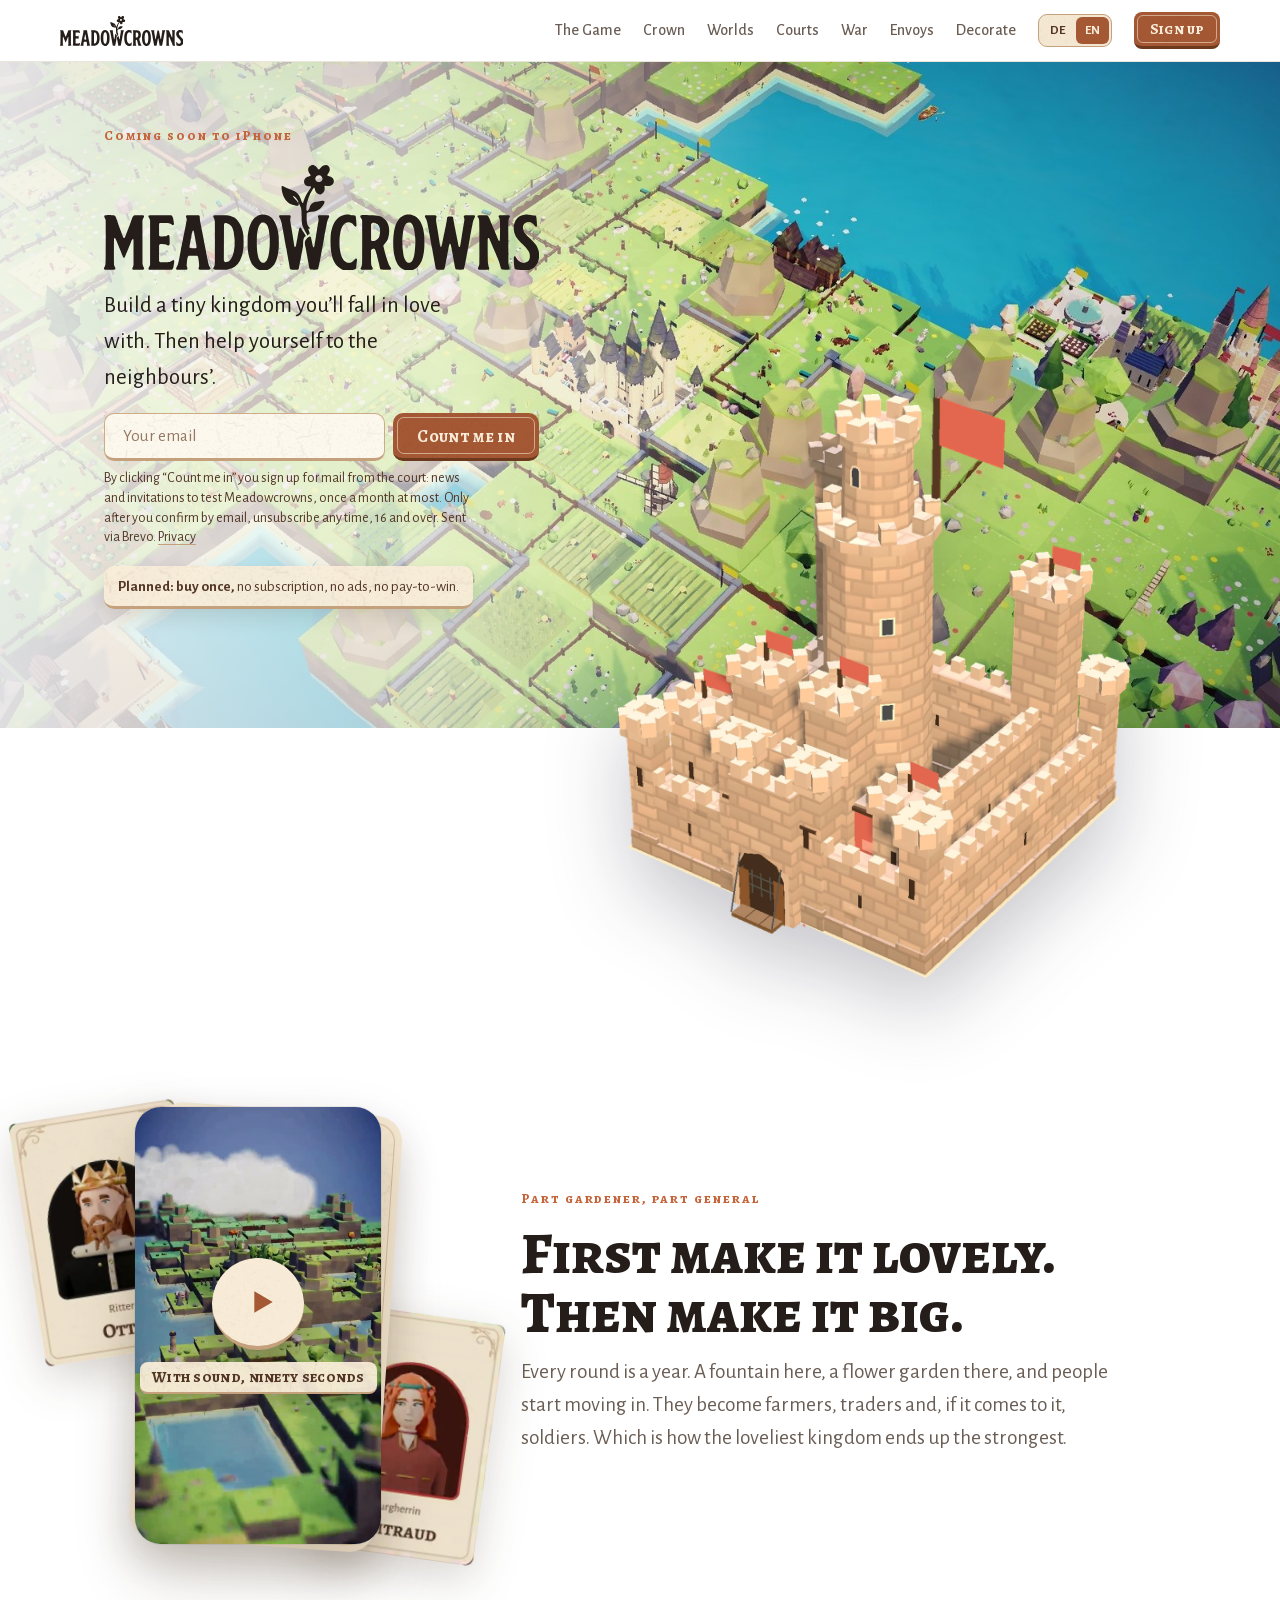
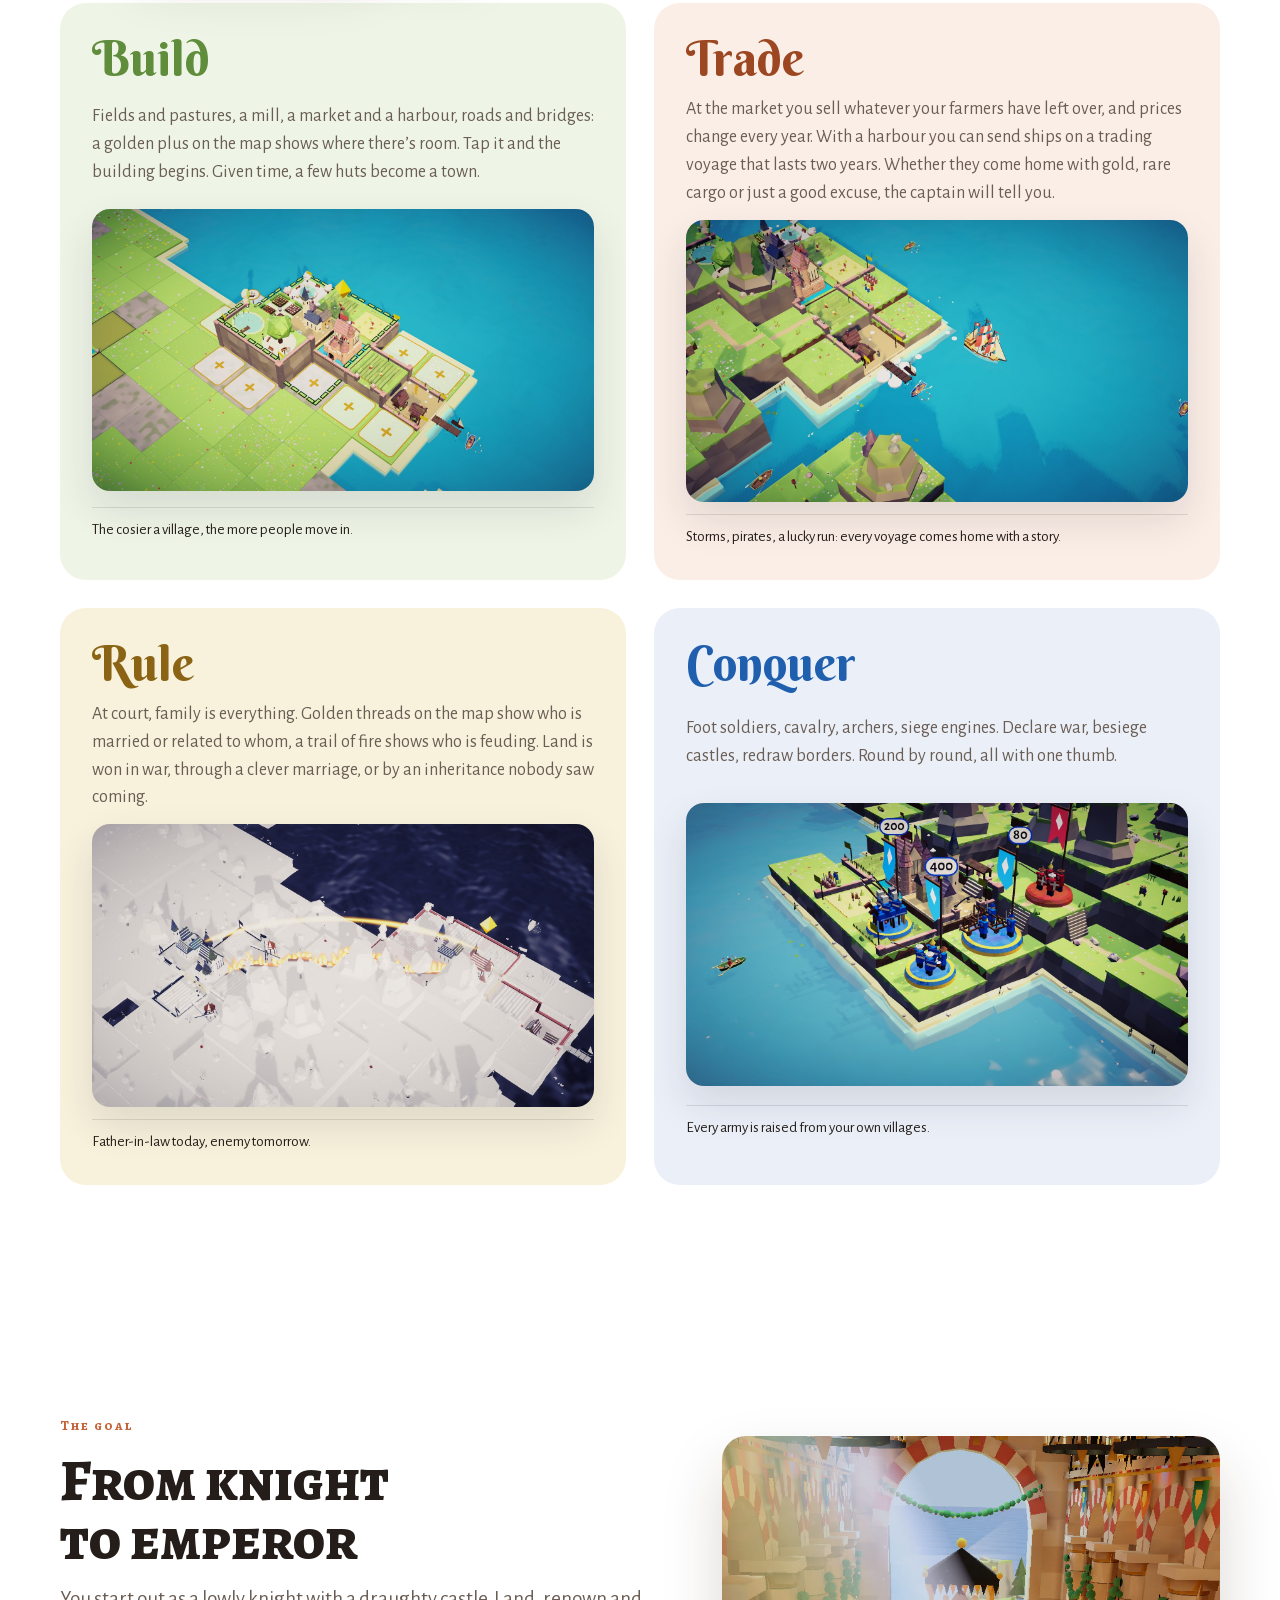
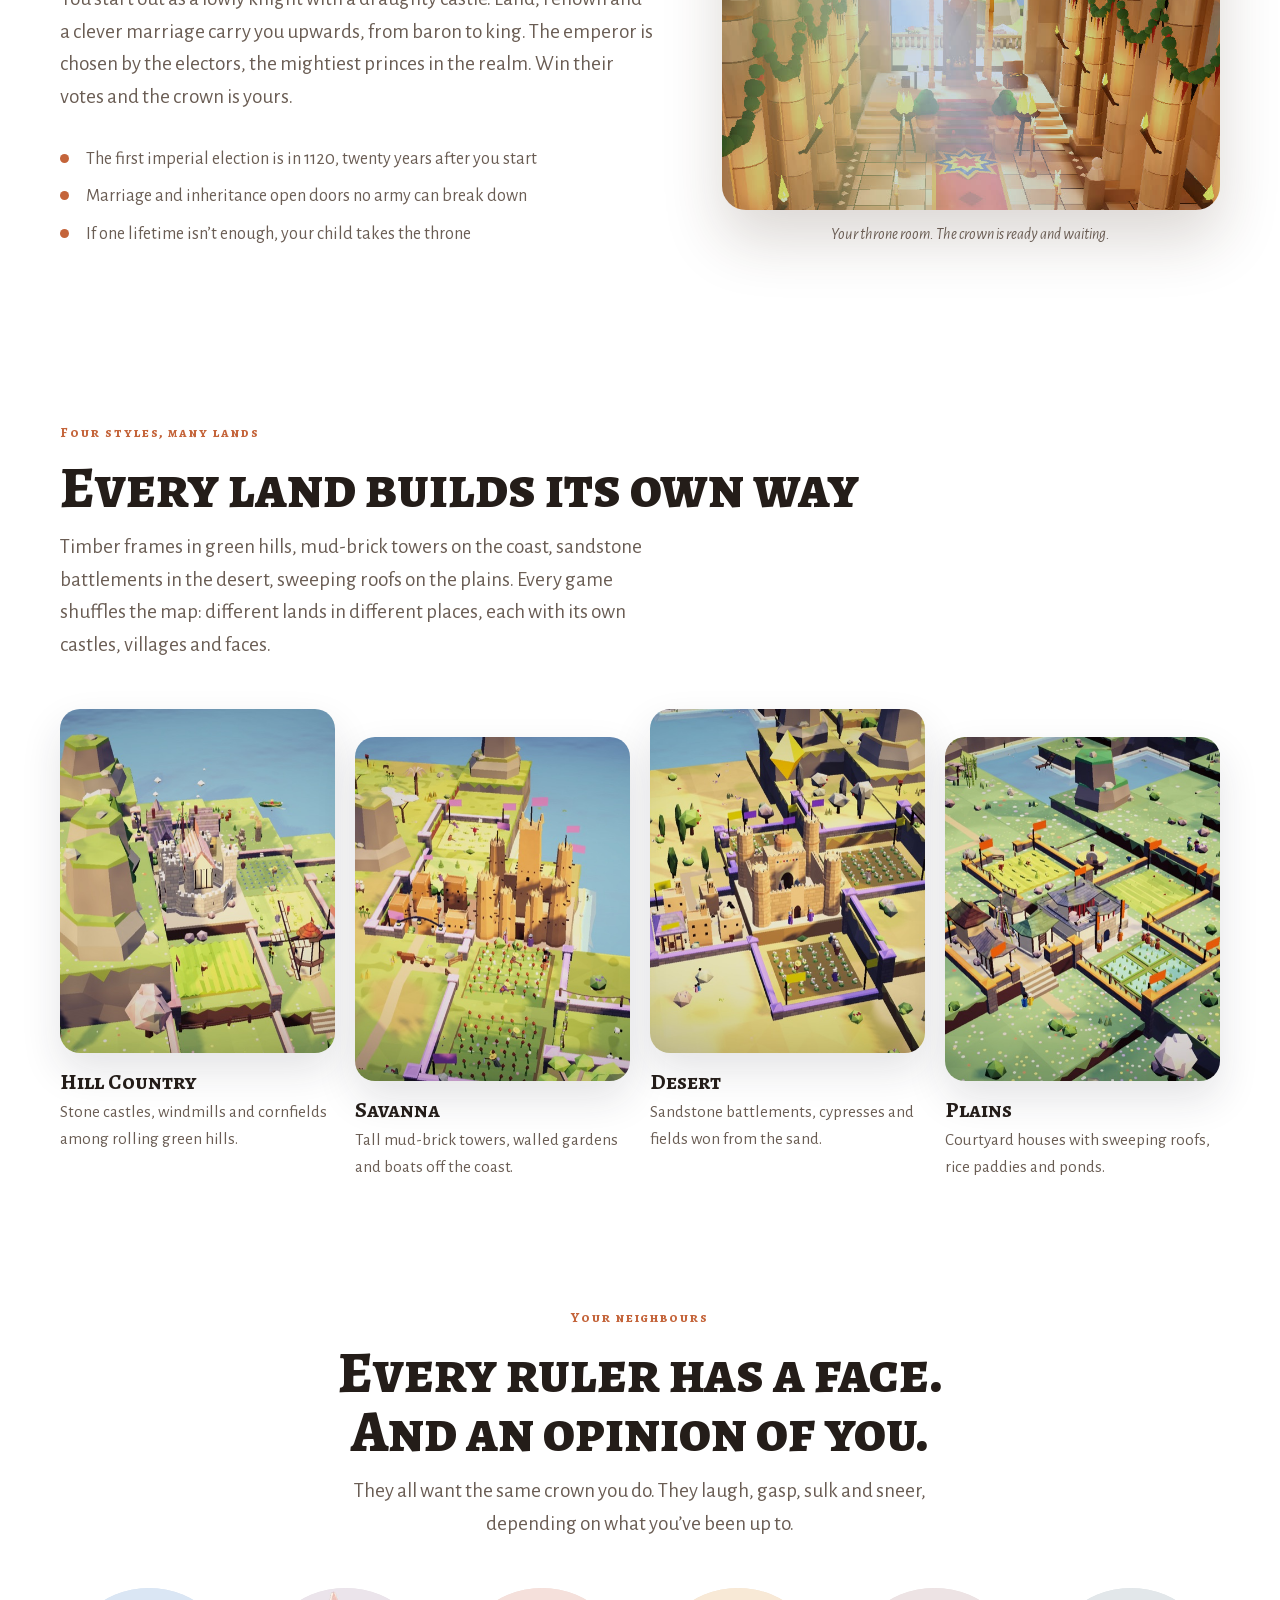
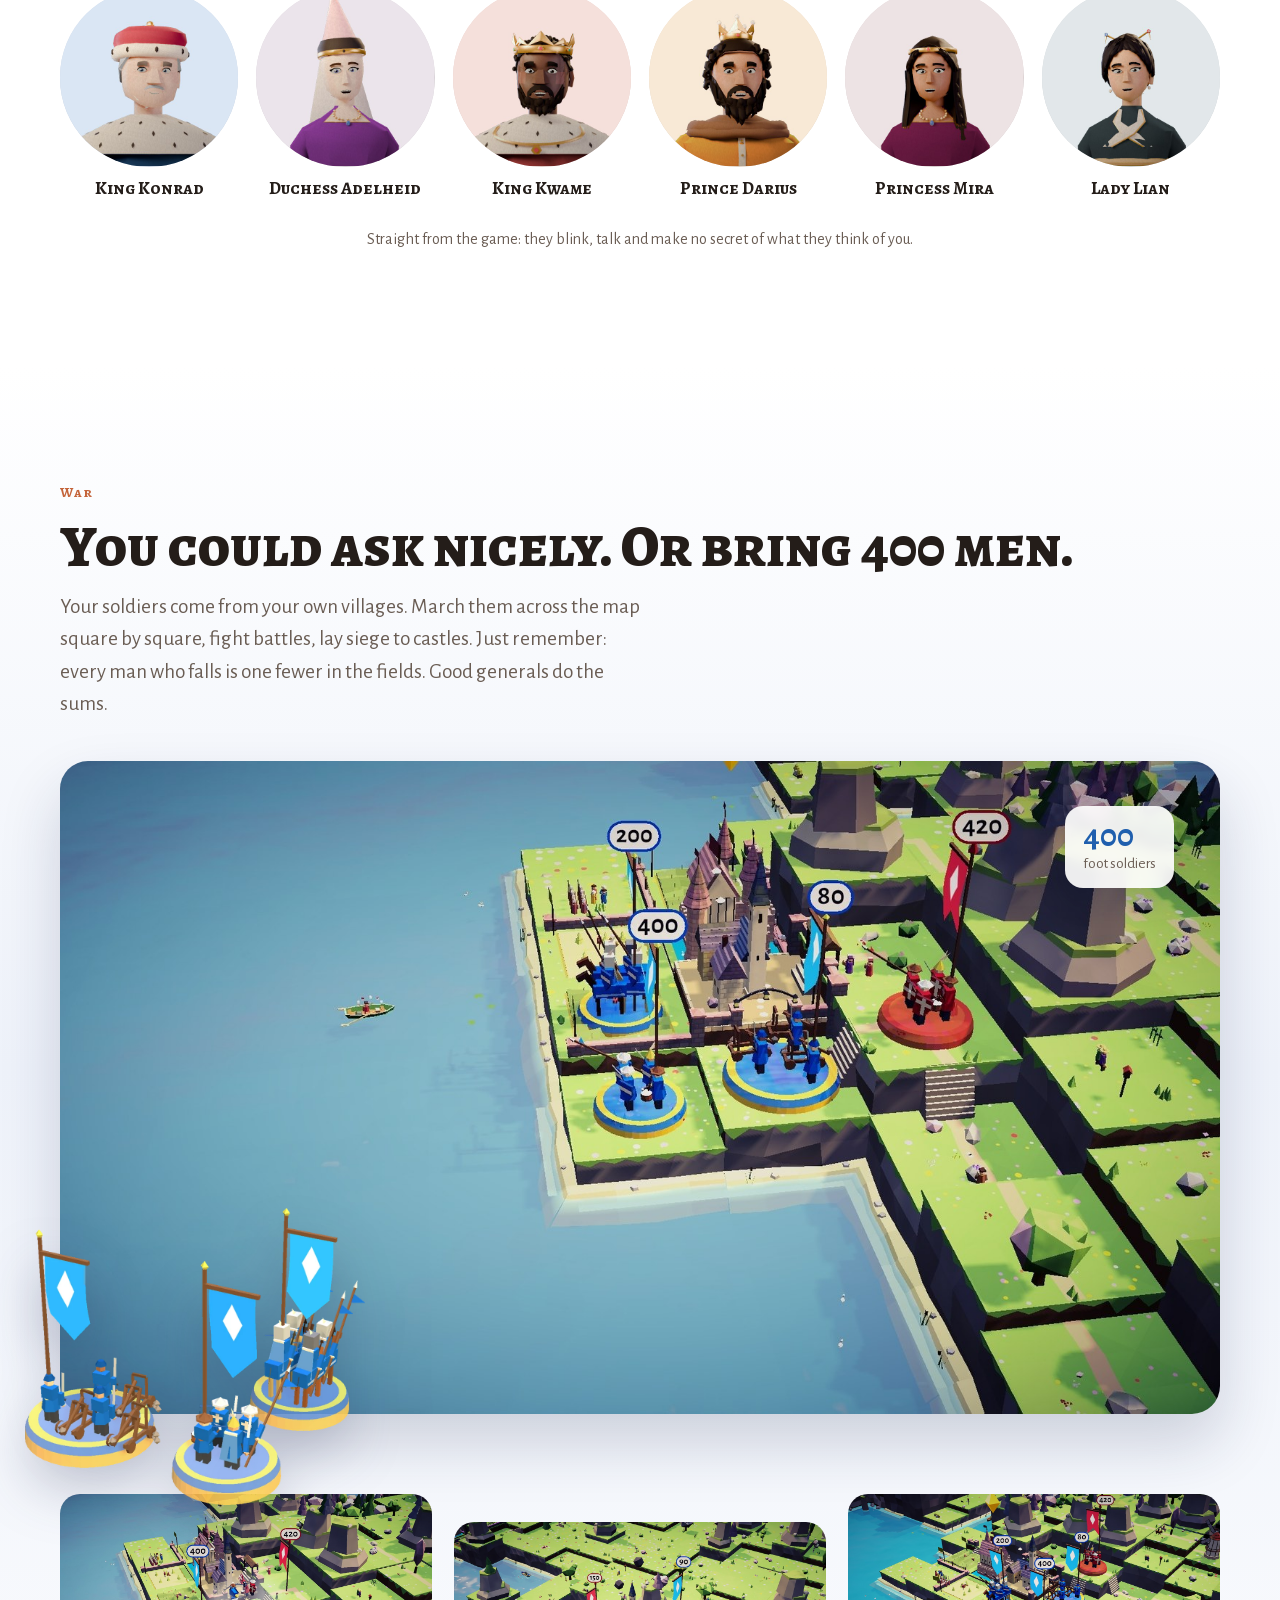
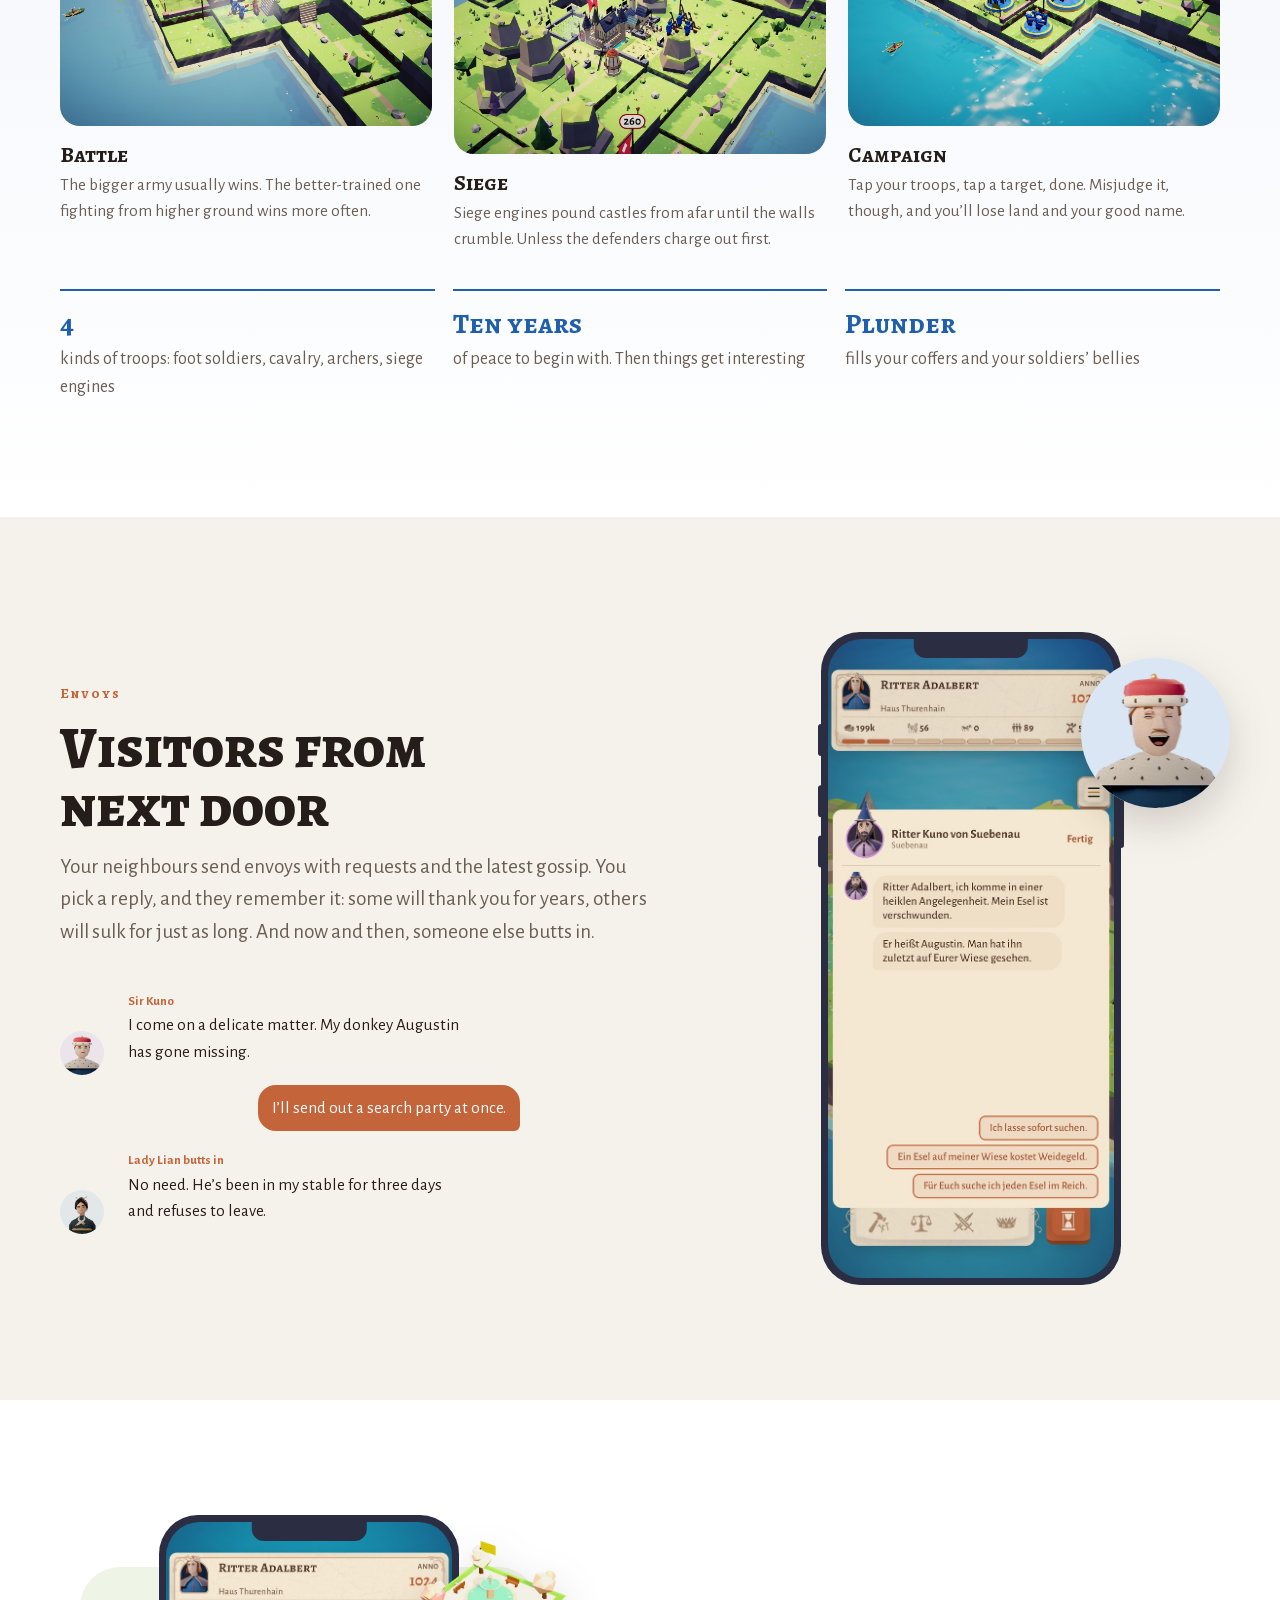
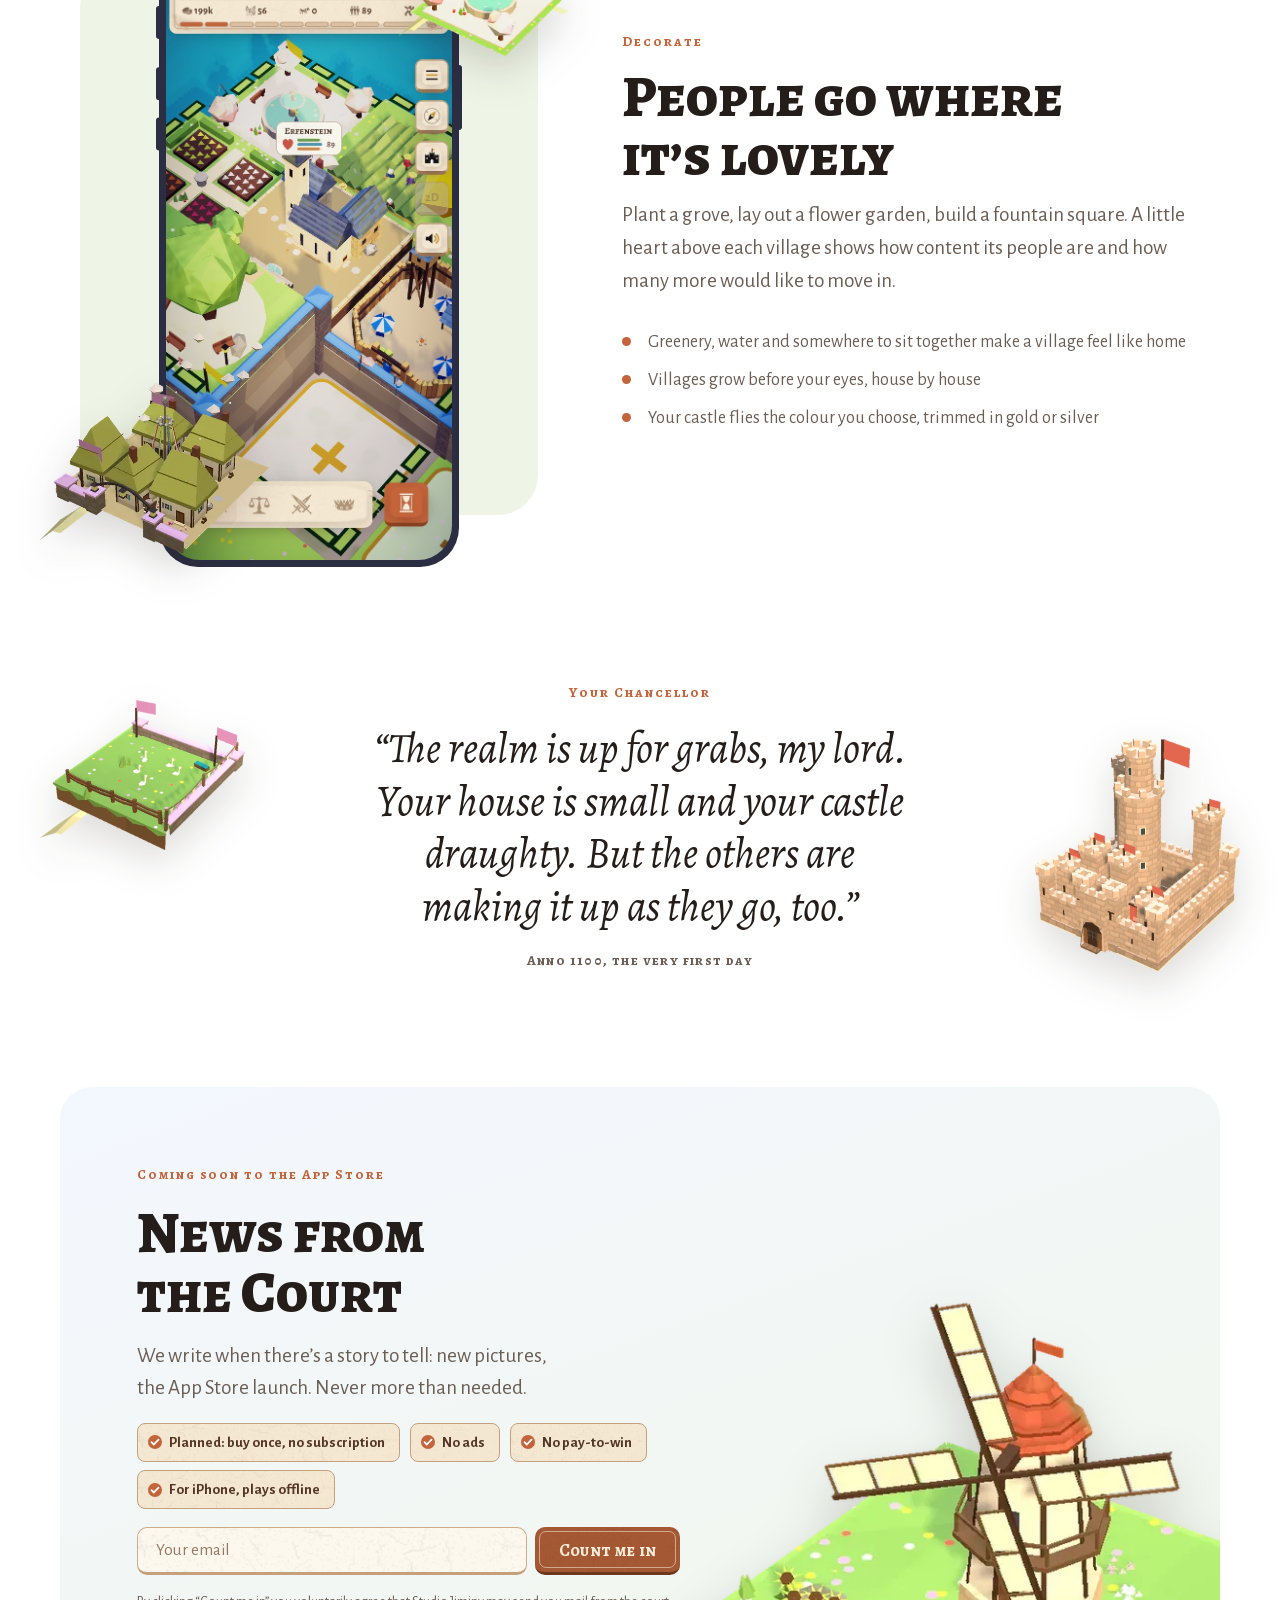
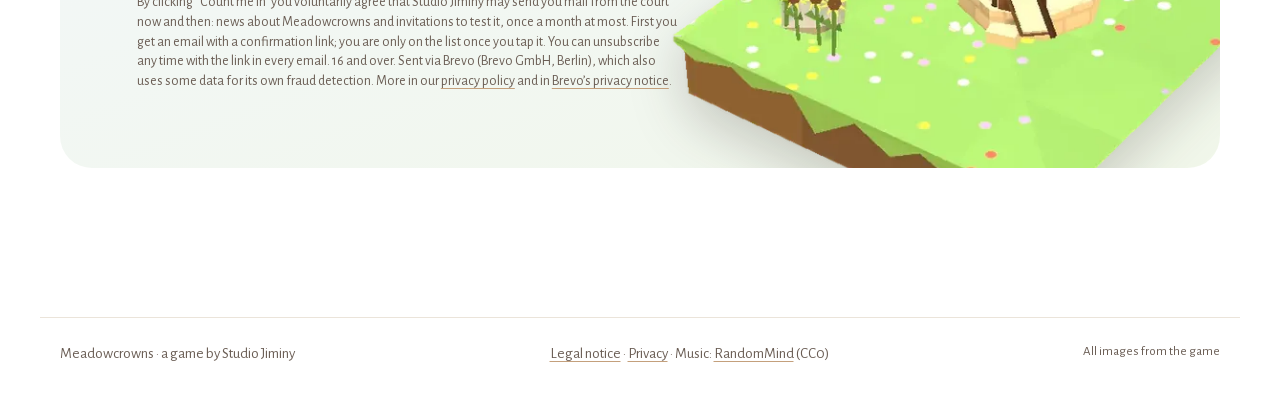
==== commit d011d5d5: "Newsletter-Anmeldung (Brevo, DE und EN) aktiv: eigenes Feld mit Honigtopf, Danke-Seiten danke.html u" ====
--- a/index.html
+++ b/index.html
@@ -452,7 +452,7 @@
 .join-error { flex-basis: 100%; color: var(--terra-deep); font-weight: 700; font-size: 15px; }
 .join button[disabled] { opacity: .7; cursor: progress; }
 .join-soon { font-size: 15px; color: var(--ink-2); margin: 0; }
-.join[hidden], .consent[hidden], .join-soon[hidden] { display: none !important; }
+.join[hidden], .consent[hidden], .join-soon[hidden], .join-soon-lead[hidden], .lead[hidden] { display: none !important; }
 </style>
 <style>
 /* Phones (Paul, 2026-10-31: „Man sieht nicht viel vom Video“): the copy on white above, then the map film in its own
@@ -620,7 +620,13 @@
         <p class="kicker">Bald für iPhone</p>
         <h1><svg class="mc-logo" viewBox="0 0 3041 739" role="img" aria-label="Meadowcrowns"><use href="#mc-logo"/></svg></h1>
         <p class="claim">Bau dir ein kleines Königreich zum Verlieben. Und dann eins von den Nachbarn dazu.</p>
-        <p class="soon-note">Die Anmeldung zum Newsletter kommt bald.</p>
+        <form class="join" id="join-top" novalidate>
+          <input id="mail-top" name="EMAIL" type="email" autocomplete="email" required placeholder="Deine E-Mail" aria-label="E-Mail-Adresse">
+          <input class="hp" id="hp-top" name="website" type="text" value="" tabindex="-1" autocomplete="off" aria-hidden="true">
+          <button class="btn" type="submit">Ich will dabei sein</button>
+        </form>
+        <p class="consent" id="consent-top"></p>
+        <p class="soon-note join-soon" hidden>Die Anmeldung zum Newsletter kommt bald.</p>
         <p class="store"><b>Geplant: einmal kaufen,</b> ohne Abo, ohne Werbung, ohne Pay-to-Win.</p>
       </div>
     </div>
@@ -817,15 +823,21 @@
     <div class="wrap">
       <div class="final">
         <p class="eyebrow">Bald im App Store</p>
-        <h2>Sei von Anfang an dabei</h2>
-        <p class="lead">Meadowcrowns erscheint bald. Die Anmeldung zum Newsletter, der dir Bescheid sagt, kommt in Kürze.</p>
+        <h2>Neues vom Hof</h2>
+        <p class="lead">Trag dich ein, und wir sagen dir Bescheid, sobald Meadowcrowns erscheint. Wer mag, spielt vorher schon als Tester mit. Kein Spam, versprochen.</p>
+        <p class="lead join-soon-lead" hidden></p>
         <ul class="promise">
           <li>Geplant: einmal kaufen, ohne Abo</li>
           <li>Keine Werbung</li>
           <li>Kein Pay-to-Win</li>
           <li>Für iPhone, auch offline</li>
         </ul>
-        <p class="join-soon">Die Anmeldung zum Newsletter kommt bald.</p>
+        <form class="join" id="join-bottom" novalidate>
+          <input id="mail-bottom" name="EMAIL" type="email" autocomplete="email" required placeholder="Deine E-Mail" aria-label="E-Mail-Adresse">
+          <input class="hp" id="hp-bottom" name="website" type="text" value="" tabindex="-1" autocomplete="off" aria-hidden="true">
+          <button class="btn" type="submit">Dabei sein</button>
+        </form>
+        <p class="consent" id="consent-bottom"></p>
         <img class="piece" src="img/eu-muehle-allein.webp" alt="">
       </div>
     </div>
@@ -843,24 +855,44 @@
 <script>
 // Newsletter: Brevo (data in the EU) with double opt-in. Each address goes to a Brevo sign-up form; Brevo sends the
 // confirmation mail, and only a confirmed address lands on the list. Paste the form's address from Brevo's embed code
-// ("action" of <form id="sib-form">) here; English may have its own form with an English mail and falls back to the
-// German one. Nothing of Brevo loads with the page (no script, no pixel, no font): the browser talks to Brevo only when
+// ("action" of <form id="sib-form">) here; each language has its own form (English with an English mail). A language without an address shows no field. Nothing of Brevo loads with the page (no script, no pixel, no font): the browser talks to Brevo only when
 // someone presses the button. While no address is set, the forms and their consent lines stay hidden and one line says
 // the newsletter comes soon. A page on claude.ai cannot reach Brevo (its frame blocks other hosts).
-var SIGNUP = { de: "", en: "" };
+var SIGNUP = { de: "https://5d178f48.sibforms.com/serve/[base64]", en: "https://5d178f48.sibforms.com/serve/[base64]" };
+var LEGAL = {
+  de: { privacy: "https://jiminy.de/datenschutz.html", brevo: "https://www.brevo.com/de/legal/privacypolicy/" },
+  en: { privacy: "https://jiminy.de/datenschutz.html#en", brevo: "https://www.brevo.com/en/legal/privacypolicy/" }
+};
 var JOIN_TEXT = {
-  de: { ok: "Fast geschafft. Bitte bestätige die Mail, die wir dir gerade geschickt haben: Erst mit dem Link darin stehst du auf der Liste.",
-        fail: "Das hat nicht geklappt. Bitte versuch es gleich noch einmal.",
+  de: { button: "Dabei sein", ok: "Fast geschafft! Schau in dein Postfach und bestätige deine Anmeldung.",
+        fail: "Das hat leider nicht geklappt. Bitte versuch es noch einmal.",
         invalid: "Bitte gib eine gültige E-Mail-Adresse ein.",
-        draft: "Danke. Im echten Auftritt kämen hier die Bestätigung und die Liste. Dies ist ein Entwurf." },
-  en: { ok: "Almost there. Please confirm the email we’ve just sent you: you’re only on the list once you tap the link inside.",
-        fail: "That didn’t work. Please try again in a moment.",
+        soonLead: "Meadowcrowns erscheint bald. Die Anmeldung zum Newsletter, der dir Bescheid sagt, kommt in Kürze.",
+        top: function (l) { return "Mit Klick auf „Ich will dabei sein“ meldest du dich für Post vom Hof an: Neuigkeiten und Einladungen zum Testen von Meadowcrowns, höchstens einmal im Monat. Erst nach Bestätigung per Mail, jederzeit abbestellbar, ab 16 Jahren. Versand über Brevo. <a href=\"" + l.privacy + "\">Datenschutz</a>"; },
+        bottom: function (l) { return "Mit Klick auf „Dabei sein“ willigst du freiwillig ein, dass Studio Jiminy dir gelegentlich Post vom Hof schickt: Neuigkeiten zu Meadowcrowns und Einladungen zum Testen, höchstens einmal im Monat. Erst kommt eine Mail mit einem Bestätigungslink; erst wenn du ihn antippst, stehst du auf der Liste. Abmelden geht jederzeit über den Link in jeder Mail. Ab 16 Jahren. Versand über Brevo (Brevo GmbH, Berlin), das einige Daten auch zur eigenen Betrugserkennung nutzt. Mehr in der <a href=\"" + l.privacy + "\">Datenschutzerklärung</a> und in den <a href=\"" + l.brevo + "\" rel=\"noopener\">Datenschutzhinweisen von Brevo</a>."; } },
+  en: { button: "Count me in", ok: "Almost there! Check your inbox and confirm your sign-up.",
+        fail: "Something went wrong. Please try again.",
         invalid: "Please enter a valid email address.",
-        draft: "Thank you. On the real site, your confirmation would follow here. This is only a draft." }
+        soonLead: "Meadowcrowns is coming soon. Sign-up for a newsletter to let you know is on its way.",
+        top: function (l) { return "By clicking “Count me in” you sign up for mail from the court: news and invitations to test Meadowcrowns, once a month at most. Only after you confirm by email, unsubscribe any time, 16 and over. Sent via Brevo. <a href=\"" + l.privacy + "\">Privacy</a>"; },
+        bottom: function (l) { return "By clicking “Count me in” you voluntarily agree that Studio Jiminy may send you mail from the court now and then: news about Meadowcrowns and invitations to test it, once a month at most. First you get an email with a confirmation link; you are only on the list once you tap it. You can unsubscribe any time with the link in every email. 16 and over. Sent via Brevo (Brevo GmbH, Berlin), which also uses some data for its own fraud detection. More in our <a href=\"" + l.privacy + "\">privacy policy</a> and in <a href=\"" + l.brevo + "\" rel=\"noopener\">Brevo’s privacy notice</a>."; } }
 };
-var signupOpen = !!(SIGNUP.de || SIGNUP.en);
-document.querySelectorAll("form.join, .consent").forEach(function (el) { el.hidden = !signupOpen; });
-document.querySelectorAll(".join-soon").forEach(function (el) { el.hidden = signupOpen; });
+var pageLoaded = Date.now();
+// Per language: a form is offered only if that language has a Brevo address. Otherwise the forms and consent lines stay
+// hidden and the page says the newsletter comes soon. Called by the language switch.
+window.signupLang = function (lang) {
+  var open = !!SIGNUP[lang], t = JOIN_TEXT[lang], l = LEGAL[lang];
+  document.querySelectorAll("form.join, .consent").forEach(function (el) { el.hidden = !open; });
+  document.querySelectorAll(".join-soon, .join-soon-lead").forEach(function (el) { el.hidden = open; });
+  document.querySelectorAll(".lead:not(.join-soon-lead)").forEach(function (el) { if (el.closest(".final")) el.hidden = !open; });
+  var btn = document.querySelector("#join-bottom button"); if (btn) btn.textContent = t.button;
+  var lead = document.querySelector(".join-soon-lead"); if (lead) lead.textContent = t.soonLead;
+  var top = document.getElementById("consent-top"), bottom = document.getElementById("consent-bottom");
+  if (top) top.innerHTML = t.top(l);
+  if (bottom) bottom.innerHTML = t.bottom(l);
+  document.querySelectorAll(".join-error").forEach(function (el) { el.remove(); });
+};
+window.signupLang(document.documentElement.lang === "en" ? "en" : "de");
 document.querySelectorAll("form.join").forEach(function (form) {
   var input = form.querySelector("input[type=email]"), button = form.querySelector("button"), trap = form.querySelector(".hp");
   function error(text) {
@@ -878,19 +910,25 @@
   form.addEventListener("submit", function (e) {
     e.preventDefault();
     var lang = document.documentElement.lang === "en" ? "en" : "de", t = JOIN_TEXT[lang];
+    var url = SIGNUP[lang];
+    if (!url) return;
     if (!input.value || !input.checkValidity()) { input.focus(); input.setAttribute("aria-invalid", "true"); error(t.invalid); return; }
     input.removeAttribute("aria-invalid");
-    var url = SIGNUP[lang] || SIGNUP.de || SIGNUP.en;
-    if (!url) { done(t.draft); return; }
-    // The trap field is invisible to people; whoever fills it is a bot and gets the same answer, but nothing is sent.
+    // Bots: the trap field is invisible to people; whoever fills it gets the same answer, but nothing is sent. A form
+    // sent within two seconds of loading the page is no person typing: dropped without a request (the answer asks to try
+    // again, so a very quick person loses nothing).
     if (trap && trap.value) { done(t.ok); return; }
-    var data = new FormData(form);
+    if (Date.now() - pageLoaded < 2000) { error(t.fail); return; }
+    // The browser talks to Brevo only now, once, with no cookies and no referrer. no-cors: Brevo's answer cannot be read
+    // (and would be Brevo's own page); the request leaving is all the browser can tell us, a lost network ends in the catch.
+    var data = new FormData();
+    data.append("EMAIL", input.value.trim());
+    data.append("email_address_check", "");
     data.append("locale", lang);
     data.append("html_type", "simple");
     button.disabled = true;
-    fetch(url + (url.indexOf("?") < 0 ? "?" : "&") + "isAjax=1", { method: "POST", body: data, credentials: "omit", referrerPolicy: "no-referrer" })
-      .then(function (r) { return r.json().catch(function () { return {}; }).then(function (j) { return r.ok && j.success !== false; }); })
-      .then(function (ok) { if (ok) done(t.ok); else { button.disabled = false; error(t.fail); } })
+    fetch(url + (url.indexOf("?") < 0 ? "?" : "&") + "isAjax=1", { method: "POST", mode: "no-cors", body: data, credentials: "omit", referrerPolicy: "no-referrer" })
+      .then(function () { done(t.ok); })
       .catch(function () { button.disabled = false; error(t.fail); });
   });
 });
@@ -994,7 +1032,7 @@
 // Language: German in the page, English from this table. German for Germany, Austria, Switzerland and Liechtenstein
 // (by time zone or a browser language with that region), English everywhere else; the switch remembers the choice.
 var EN = {"Das Spiel": "The Game", "Krone": "Crown", "Welten": "Worlds", "Höfe": "Courts", "Krieg": "War", "Gespräche": "Envoys", "Schmücken": "Decorate", "Dabei sein": "Sign up", "Bau dir ein kleines Königreich zum Verlieben. Und dann eins von den Nachbarn dazu.": "Build a tiny kingdom you’ll fall in love with. Then help yourself to the neighbours’.", "Ich will dabei sein": "Count me in", "<b>Geplant: einmal kaufen,</b> ohne Abo, ohne Werbung, ohne Pay-to-Win.": "<b>Planned: buy once,</b> no subscription, no ads, no pay-to-win.", "Halb Gärtner, halb Feldherr": "Part gardener, part general", "Erst schön machen.<br>Dann groß machen.": "First make it lovely.<br>Then make it big.", "Jede Runde ist ein Jahr. Ein Brunnen hier, ein Blumengarten dort, und schon ziehen Leute zu. Aus ihnen werden Bauern, Händler und, wenn es sein muss, Soldaten. So wird das schönste Reich am Ende auch das stärkste.": "Every round is a year. A fountain here, a flower garden there, and people start moving in. They become farmers, traders and, if it comes to it, soldiers. Which is how the loveliest kingdom ends up the strongest.", "Mit Ton, anderthalb Minuten": "With sound, ninety seconds", "Bauen": "Build", "Felder und Weiden, Mühle, Markt und Hafen, Wege und Brücken: Wo Platz ist, zeigt dir ein goldenes Plus auf der Karte. Ein Tipp darauf, und es wird gebaut. Aus ein paar Hütten wird mit der Zeit eine Stadt.": "Fields and pastures, a mill, a market and a harbour, roads and bridges: a golden plus on the map shows where there’s room. Tap it and the building begins. Given time, a few huts become a town.", "Je wohnlicher ein Ort, desto mehr Leute ziehen zu.": "The cosier a village, the more people move in.", "Handeln": "Trade", "Auf dem Markt verkaufst du, was deine Bauern übrig haben. Die Preise ändern sich jedes Jahr. Mit einem Hafen schickst du Schiffe auf Handelsfahrt, zwei Jahre lang. Ob sie mit Gold, seltener Fracht oder nur einer guten Ausrede heimkehren, erzählt dir der Kapitän.": "At the market you sell whatever your farmers have left over, and prices change every year. With a harbour you can send ships on a trading voyage that lasts two years. Whether they come home with gold, rare cargo or just a good excuse, the captain will tell you.", "Sturm, Seeräuber, Glücksfahrt: Jede Fahrt bringt ihre eigene Geschichte mit.": "Storms, pirates, a lucky run: every voyage comes home with a story.", "Herrschen": "Rule", "Am Hof zählt die Familie. Goldene Fäden auf der Karte zeigen, wer mit wem verheiratet oder verwandt ist, eine Feuerspur, wer in Fehde liegt. Land gewinnt man im Krieg, durch eine kluge Heirat oder ein Erbe, mit dem keiner gerechnet hat.": "At court, family is everything. Golden threads on the map show who is married or related to whom, a trail of fire shows who is feuding. Land is won in war, through a clever marriage, or by an inheritance nobody saw coming.", "Heute Schwiegervater, morgen Kriegsgegner.": "Father-in-law today, enemy tomorrow.", "Erobern": "Conquer", "Fußvolk, Reiter, Bogenschützen, Wurfmaschinen. Erkläre Kriege, belagere Burgen, verschieb Grenzen. Runde für Runde, alles mit einem Daumen.": "Foot soldiers, cavalry, archers, siege engines. Declare war, besiege castles, redraw borders. Round by round, all with one thumb.", "Jedes Heer kommt aus deinen eigenen Dörfern.": "Every army is raised from your own villages.", "Das Ziel": "The goal", "Vom Ritter zum Kaiser": "From knight to emperor", "Du beginnst als kleiner Ritter mit zugiger Burg. Mit Land, Ansehen und einer klugen Heirat steigst du auf, vom Baron bis zum König. Den Kaiser wählen die Kurfürsten, die mächtigsten Fürsten im Reich. Gewinn ihre Stimmen, und die Krone gehört dir.": "You start out as a lowly knight with a draughty castle. Land, renown and a clever marriage carry you upwards, from baron to king. The emperor is chosen by the electors, the mightiest princes in the realm. Win their votes and the crown is yours.", "Die erste Kaiserwahl ist 1120, zwanzig Jahre nach dem Start": "The first imperial election is in 1120, twenty years after you start", "Heirat und Erbe öffnen Türen, die kein Heer aufbricht": "Marriage and inheritance open doors no army can break down", "Reicht ein Leben nicht, besteigt dein Kind den Thron": "If one lifetime isn’t enough, your child takes the throne", "Dein Thronsaal. Die Krone liegt schon bereit.": "Your throne room. The crown is ready and waiting.", "Vier Baustile, viele Länder": "Four styles, many lands", "Jedes Land baut auf seine Art": "Every land builds its own way", "Fachwerk im Grünen, Lehmtürme an der Küste, Sandsteinzinnen in der Wüste, geschwungene Dächer in der Ebene. In jeder Partie liegen andere Länder an anderen Orten, und jedes bringt seine Burgen, Dörfer und Gesichter mit.": "Timber frames in green hills, mud-brick towers on the coast, sandstone battlements in the desert, sweeping roofs on the plains. Every game shuffles the map: different lands in different places, each with its own castles, villages and faces.", "<b>Hügelland</b>Steinburgen, Windmühlen und Kornfelder zwischen grünen Kuppen.": "<b>Hill Country</b>Stone castles, windmills and cornfields among rolling green hills.", "<b>Savanne</b>Hohe Lehmtürme, Gärten hinter Mauern und Boote vor der Küste.": "<b>Savanna</b>Tall mud-brick towers, walled gardens and boats off the coast.", "<b>Wüste</b>Sandsteinzinnen, Zypressen und Felder, die dem Sand abgetrotzt sind.": "<b>Desert</b>Sandstone battlements, cypresses and fields won from the sand.", "<b>Ebene</b>Hofhäuser mit geschwungenen Dächern, Reisfelder und Teiche.": "<b>Plains</b>Courtyard houses with sweeping roofs, rice paddies and ponds.", "Deine Nachbarn": "Your neighbours", "Jeder Herrscher hat ein Gesicht. Und eine Meinung über dich.": "Every ruler has a face. And an opinion of you.", "Sie alle wollen dieselbe Krone wie du. Sie lachen, staunen, schmollen und spotten, je nachdem, was du gerade anstellst.": "They all want the same crown you do. They laugh, gasp, sulk and sneer, depending on what you’ve been up to.", "König Konrad": "King Konrad", "Herzogin Adelheid": "Duchess Adelheid", "König Kwame": "King Kwame", "Fürst Darius": "Prince Darius", "Fürstin Mira": "Princess Mira", "Herrin Lian": "Lady Lian", "So sehen sie im Spiel aus: Sie blinzeln, reden und zeigen offen, was sie von dir halten.": "Straight from the game: they blink, talk and make no secret of what they think of you.", "Man kann freundlich fragen. Oder mit 400 Mann.": "You could ask nicely. Or bring 400 men.", "Deine Soldaten kommen aus deinen eigenen Dörfern. Du ziehst sie Feld für Feld über die Karte, schlägst Schlachten, belagerst Burgen. Nur: Jeder Mann, der fällt, fehlt danach auf dem Acker. Gute Feldherren rechnen damit.": "Your soldiers come from your own villages. March them across the map square by square, fight battles, lay siege to castles. Just remember: every man who falls is one fewer in the fields. Good generals do the sums.", "Mann Fußvolk": "foot soldiers", "<b>Schlacht</b>Wer mehr Leute hat, gewinnt meistens. Wer besser geübt ist und von der Anhöhe kämpft, gewinnt öfter.": "<b>Battle</b>The bigger army usually wins. The better-trained one fighting from higher ground wins more often.", "<b>Belagerung</b>Wurfmaschinen beschießen Burgen aus der Ferne, bis die Mauern bröckeln. Es sei denn, die Verteidiger stürmen vorher heraus.": "<b>Siege</b>Siege engines pound castles from afar until the walls crumble. Unless the defenders charge out first.", "<b>Feldzug</b>Truppe antippen, Ziel antippen, fertig. Wer sich allerdings verschätzt, verliert Land und guten Ruf.": "<b>Campaign</b>Tap your troops, tap a target, done. Misjudge it, though, and you’ll lose land and your good name.", "<b>4</b> Waffengattungen: Fußvolk, Reiter, Bogenschützen, Wurfmaschinen": "<b>4</b> kinds of troops: foot soldiers, cavalry, archers, siege engines", "<b>Zehn Jahre</b> Frieden zum Start. Danach wird es spannend": "<b>Ten years</b> of peace to begin with. Then things get interesting", "<b>Plündern</b> füllt die Kasse, und die Truppe isst sich satt": "<b>Plunder</b> fills your coffers and your soldiers’ bellies", "Besuch vom Nachbarhof": "Visitors from next door", "Die Nachbarn schicken Gesandte, mit Anliegen und dem neuesten Klatsch. Du wählst eine Antwort, und sie merken sie sich: Mancher dankt es dir jahrelang, mancher grollt genauso lange. Und manchmal redet ein Dritter dazwischen.": "Your neighbours send envoys with requests and the latest gossip. You pick a reply, and they remember it: some will thank you for years, others will sulk for just as long. And now and then, someone else butts in.", "<small>Ritter Kuno</small>Ich komme in heikler Sache. Mein Esel Augustin ist verschwunden.": "<small>Sir Kuno</small>I come on a delicate matter. My donkey Augustin has gone missing.", "Ich lasse sofort suchen.": "I’ll send out a search party at once.", "<small>Herrin Lian mischt sich ein</small>Nicht nötig. Er steht seit drei Tagen in meinem Stall und will nicht mehr weg.": "<small>Lady Lian butts in</small>No need. He’s been in my stable for three days and refuses to leave.", "Wo es schön ist, ziehen Leute hin": "People go where it’s lovely", "Pflanz einen Hain, leg einen Blumengarten an, bau einen Brunnenplatz. Ein kleines Herz über jedem Ort zeigt, wie wohl sich die Leute dort fühlen und wie viele noch zuziehen wollen.": "Plant a grove, lay out a flower garden, build a fountain square. A little heart above each village shows how content its people are and how many more would like to move in.", "Grün, Wasser und ein Platz zum Zusammensitzen machen Orte wohnlich": "Greenery, water and somewhere to sit together make a village feel like home", "Dörfer wachsen sichtbar, Haus für Haus": "Villages grow before your eyes, house by house", "Deine Burg trägt die Farbe, die du wählst, mit Gold oder Silber": "Your castle flies the colour you choose, trimmed in gold or silver", "Euer Kanzler": "Your Chancellor", "„Das Reich ist offen, Herr. Euer Haus ist klein und Eure Burg zugig. Aber die anderen kochen auch nur mit Wasser.“": "“The realm is up for grabs, my lord. Your house is small and your castle draughty. But the others are making it up as they go, too.”", "Anno 1100, am ersten Tag": "Anno 1100, the very first day", "Sei von Anfang an dabei": "Be there from day one", "Trag dich ein, und wir sagen dir Bescheid, sobald Meadowcrowns erscheint. Wer mag, spielt vorher schon als Tester mit. Kein Spam, versprochen.": "Sign up and we’ll tell you the moment Meadowcrowns comes out. If you like, you can play it early as a tester. No spam, promise.", "Geplant: einmal kaufen, ohne Abo": "Planned: buy once, no subscription", "Keine Werbung": "No ads", "Kein Pay-to-Win": "No pay-to-win", "Eintragen": "Sign up", "Meadowcrowns · ein Spiel von Studio Jiminy": "Meadowcrowns · a game by Studio Jiminy", "<a href=\"impressum.html\">Impressum</a> · <a href=\"datenschutz.html\">Datenschutz</a> · <span>Presse</span>": "<a href=\"impressum.html#en\">Legal notice</a> · <a href=\"datenschutz.html#en\">Privacy</a> · <span>Press</span>", "Entwurf · alle Bilder aus dem Spiel": "Draft · every picture from the game itself", "Neuigkeiten zu Meadowcrowns, höchstens einmal im Monat. Mit Bestätigungsmail, jederzeit abbestellbar. <a href=\"datenschutz.html\">Datenschutz</a>": "News about Meadowcrowns, once a month at most. Confirmation email first, unsubscribe any time. <a href=\"datenschutz.html#en\">Privacy</a>", "Wir schreiben dir, wenn Meadowcrowns erscheint, und ab und zu mit einer Einladung zum Testen, höchstens einmal im Monat. Erst kommt eine E-Mail mit einem Bestätigungslink; wenn du ihn antippst, stehst du auf der Liste. Abmelden geht jederzeit über den Link in jeder Mail. Mehr in der <a href=\"datenschutz.html\">Datenschutzerklärung</a>.": "We’ll write when Meadowcrowns comes out, and now and then with an invitation to test it, once a month at most. First you’ll get an email with a confirmation link; you’re only on the list once you tap it. You can unsubscribe any time with the link in every email. More in our <a href=\"datenschutz.html#en\">privacy policy</a>.", "Die Anmeldung zum Newsletter kommt bald.": "Sign-up for the newsletter is coming soon."}, EN_ATTR = {"Trailer: ein Rundgang durch das Spiel": "Trailer: a walk through the game", "Trailer mit Ton abspielen": "Play trailer with sound", "Ton aus": "Sound off", "Ton an": "Sound on", "Seiten": "Pages", "Sprache": "Language", "Deine E-Mail": "Your email", "E-Mail-Adresse": "Email address", "Der Bau-Modus: goldene Linien um das eigene Land, ein goldenes Plus auf jedem freien Bauplatz": "Build mode: golden lines around your land, a golden plus on every free plot", "Eine Kogge läuft aus dem Hafen aus": "A cog sets sail from the harbour", "Der Hof in weißem Porzellan: ein goldener Faden der Heirat und eine Feuerspur der Fehde zum Nachbarhaus": "The court in white porcelain: a golden thread of marriage and a trail of fire from a feud, both to the neighbouring house", "Eine Steinburg mit Türmen, Zinnen und roten Fahnen": "A stone castle with towers, battlements and red flags", "Blaue Heere aus Fußvolk, Reitern und Wurfmaschinen stehen einem roten Heer gegenüber": "Blue armies of foot soldiers, cavalry and siege engines face a red army", "Der Thronsaal mit leerem Thron, die Krone liegt auf dem Kissen": "The throne room with an empty throne, the crown resting on its cushion", "Eine graue Steinburg mit Windmühle zwischen grünen Hügeln": "A grey stone castle with a windmill among green hills", "Eine hohe Lehmburg mit Gärten an der Küste": "A tall mud-brick castle with gardens on the coast", "Eine Sandsteinburg mit Zinnen in der Wüste": "A sandstone castle with battlements in the desert", "Hofhäuser mit geschwungenen Dächern und Reisfeldern in einer grünen Ebene": "Courtyard houses with sweeping roofs and rice paddies on a green plain", "Blaues Fußvolk, Reiter und Wurfmaschinen vor der eigenen Burg an der Küste": "Blue foot soldiers, cavalry and siege engines before their own castle on the coast", "Zwei blaue Heere auf ihren Sockeln mit Bannern": "Two blue armies on their bases with banners", "Zwei Heere prallen in einer Staubwolke aufeinander": "Two armies clash in a cloud of dust", "Wurfmaschinen beschießen eine Burg": "Siege engines bombard a castle", "Blaue Heere vor der eigenen Burg, ein rotes Heer rückt heran": "Blue armies before their own castle, a red army closing in", "Beispiel eines Gesprächs": "Example of a conversation", "Ein Gespräch mit einem Nachbarn im Spiel": "A conversation with a neighbour in the game", "Der Baumodus mit Herz-Schild über einem Ort": "Build mode with a heart badge above a village", "Ein Dorf mit Strohdächern und Maibaum": "A village with thatched roofs and a maypole", "Ein Brunnenplatz mit Bänken und blühenden Bäumen": "A fountain square with benches and blossoming trees"};
-Object.assign(EN, {"Meadowcrowns erscheint bald. Die Anmeldung zum Newsletter, der dir Bescheid sagt, kommt in Kürze.":"Meadowcrowns is coming soon. Sign-up for a newsletter to let you know is on its way.","Bald für iPhone":"Coming soon to iPhone","Bald im App Store":"Coming soon to the App Store","Für iPhone, auch offline":"For iPhone, plays offline","<a href=\"https://jiminy.de/impressum.html\">Impressum</a> · <a href=\"https://jiminy.de/datenschutz.html\">Datenschutz</a> · Musik: <a href=\"https://opengameart.org/users/randommind\" rel=\"noopener\">RandomMind</a> (CC0)":"<a href=\"https://jiminy.de/impressum.html#en\">Legal notice</a> · <a href=\"https://jiminy.de/datenschutz.html#en\">Privacy</a> · Music: <a href=\"https://opengameart.org/users/randommind\" rel=\"noopener\">RandomMind</a> (CC0)","Alle Bilder aus dem Spiel":"All images from the game"}); Object.assign(EN_ATTR, {"Vollbild":"Full screen"});
+Object.assign(EN, {"Neues vom Hof":"News from the Court","Trag dich ein, und wir sagen dir Bescheid, sobald Meadowcrowns erscheint. Wer mag, spielt vorher schon als Tester mit. Kein Spam, versprochen.":"We write when there’s a story to tell: new pictures, the App Store launch. Never more than needed.","Bald für iPhone":"Coming soon to iPhone","Bald im App Store":"Coming soon to the App Store","Für iPhone, auch offline":"For iPhone, plays offline","<a href=\"https://jiminy.de/impressum.html\">Impressum</a> · <a href=\"https://jiminy.de/datenschutz.html\">Datenschutz</a> · Musik: <a href=\"https://opengameart.org/users/randommind\" rel=\"noopener\">RandomMind</a> (CC0)":"<a href=\"https://jiminy.de/impressum.html#en\">Legal notice</a> · <a href=\"https://jiminy.de/datenschutz.html#en\">Privacy</a> · Music: <a href=\"https://opengameart.org/users/randommind\" rel=\"noopener\">RandomMind</a> (CC0)","Alle Bilder aus dem Spiel":"All images from the game"}); Object.assign(EN_ATTR, {"Vollbild":"Full screen"});
 (function () {
   var dach = ["DE", "AT", "CH", "LI"], zones = ["Europe/Berlin", "Europe/Busingen", "Europe/Vienna", "Europe/Zurich", "Europe/Vaduz"];
   function guess() {
@@ -1025,6 +1063,7 @@
     });
     document.querySelectorAll(".lang button").forEach(function (b) { b.setAttribute("aria-pressed", String(b.dataset.lang === lang)); });
     if (window.trailerLang) window.trailerLang(lang);
+    if (window.signupLang) window.signupLang(lang);
   }
   document.querySelectorAll(".lang button").forEach(function (b) {
     b.addEventListener("click", function () { apply(b.dataset.lang); try { localStorage.setItem("tc-lang", b.dataset.lang); } catch (e) {} });
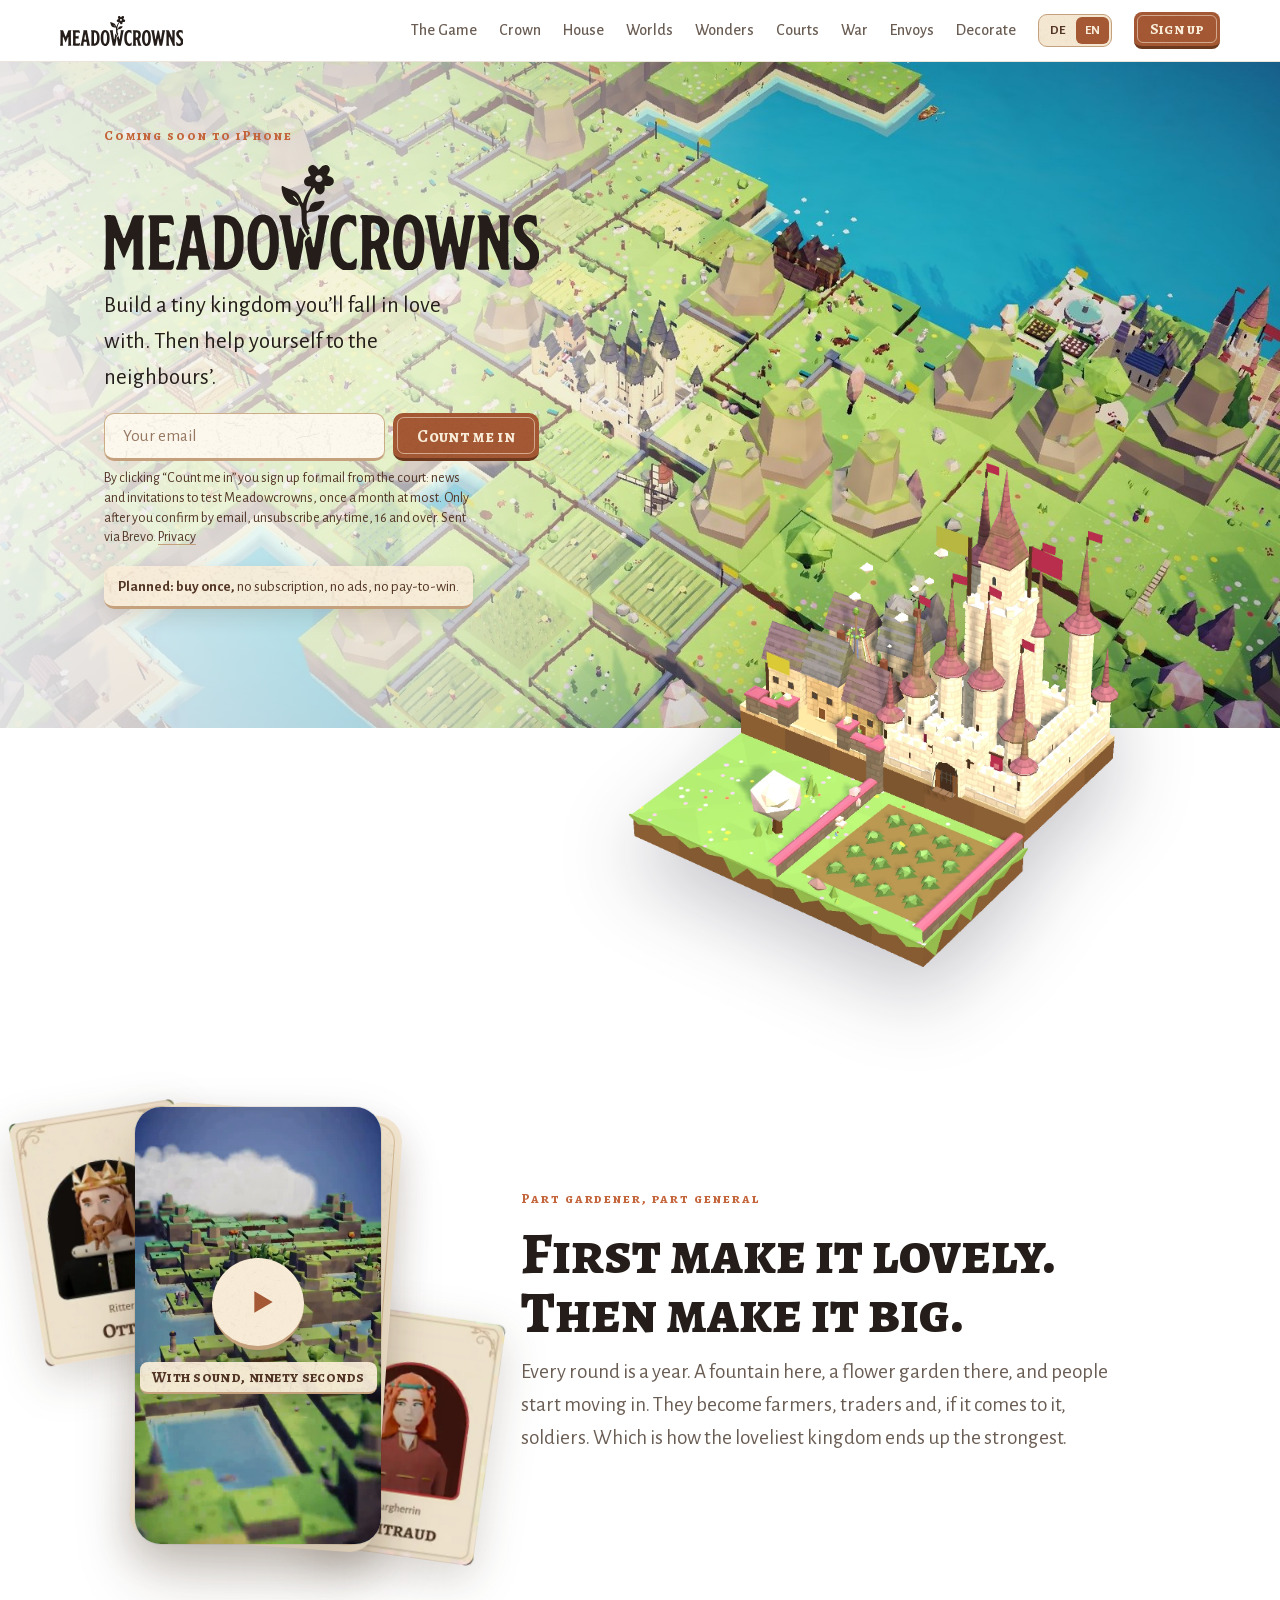
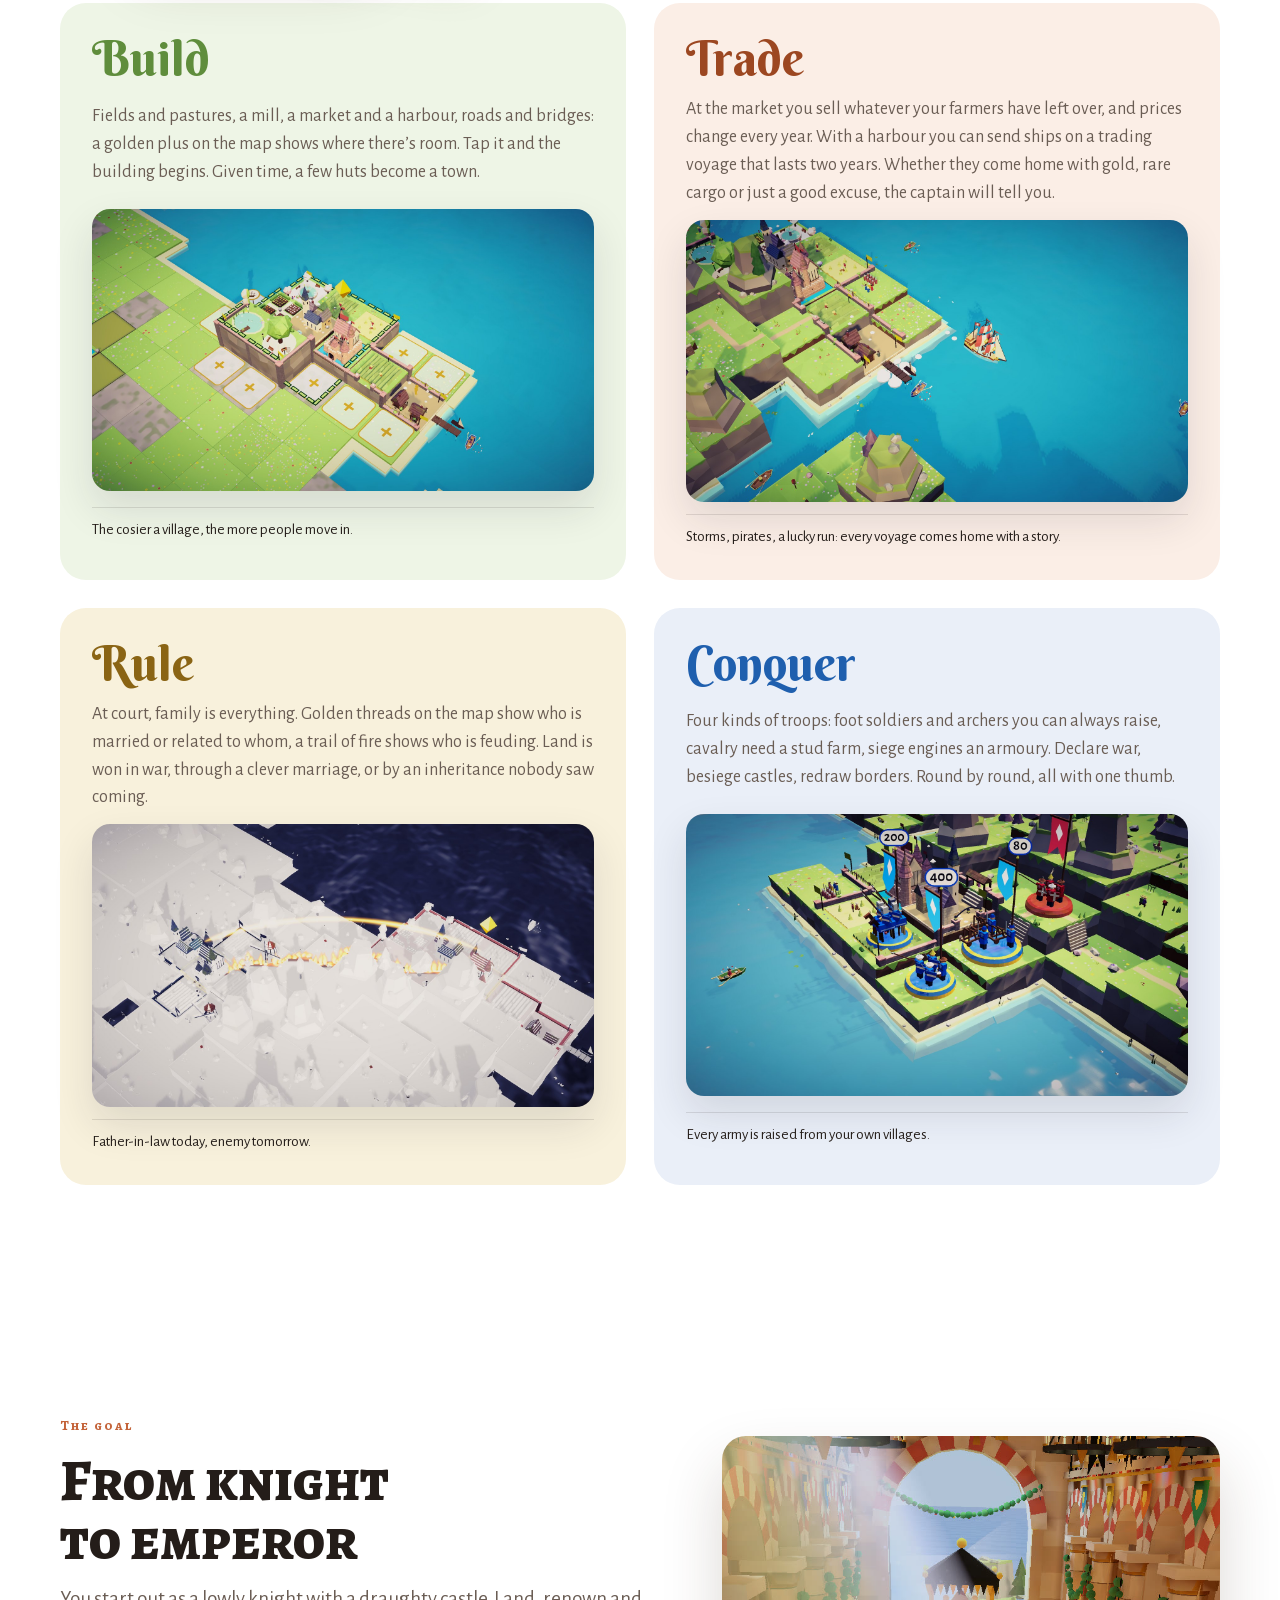
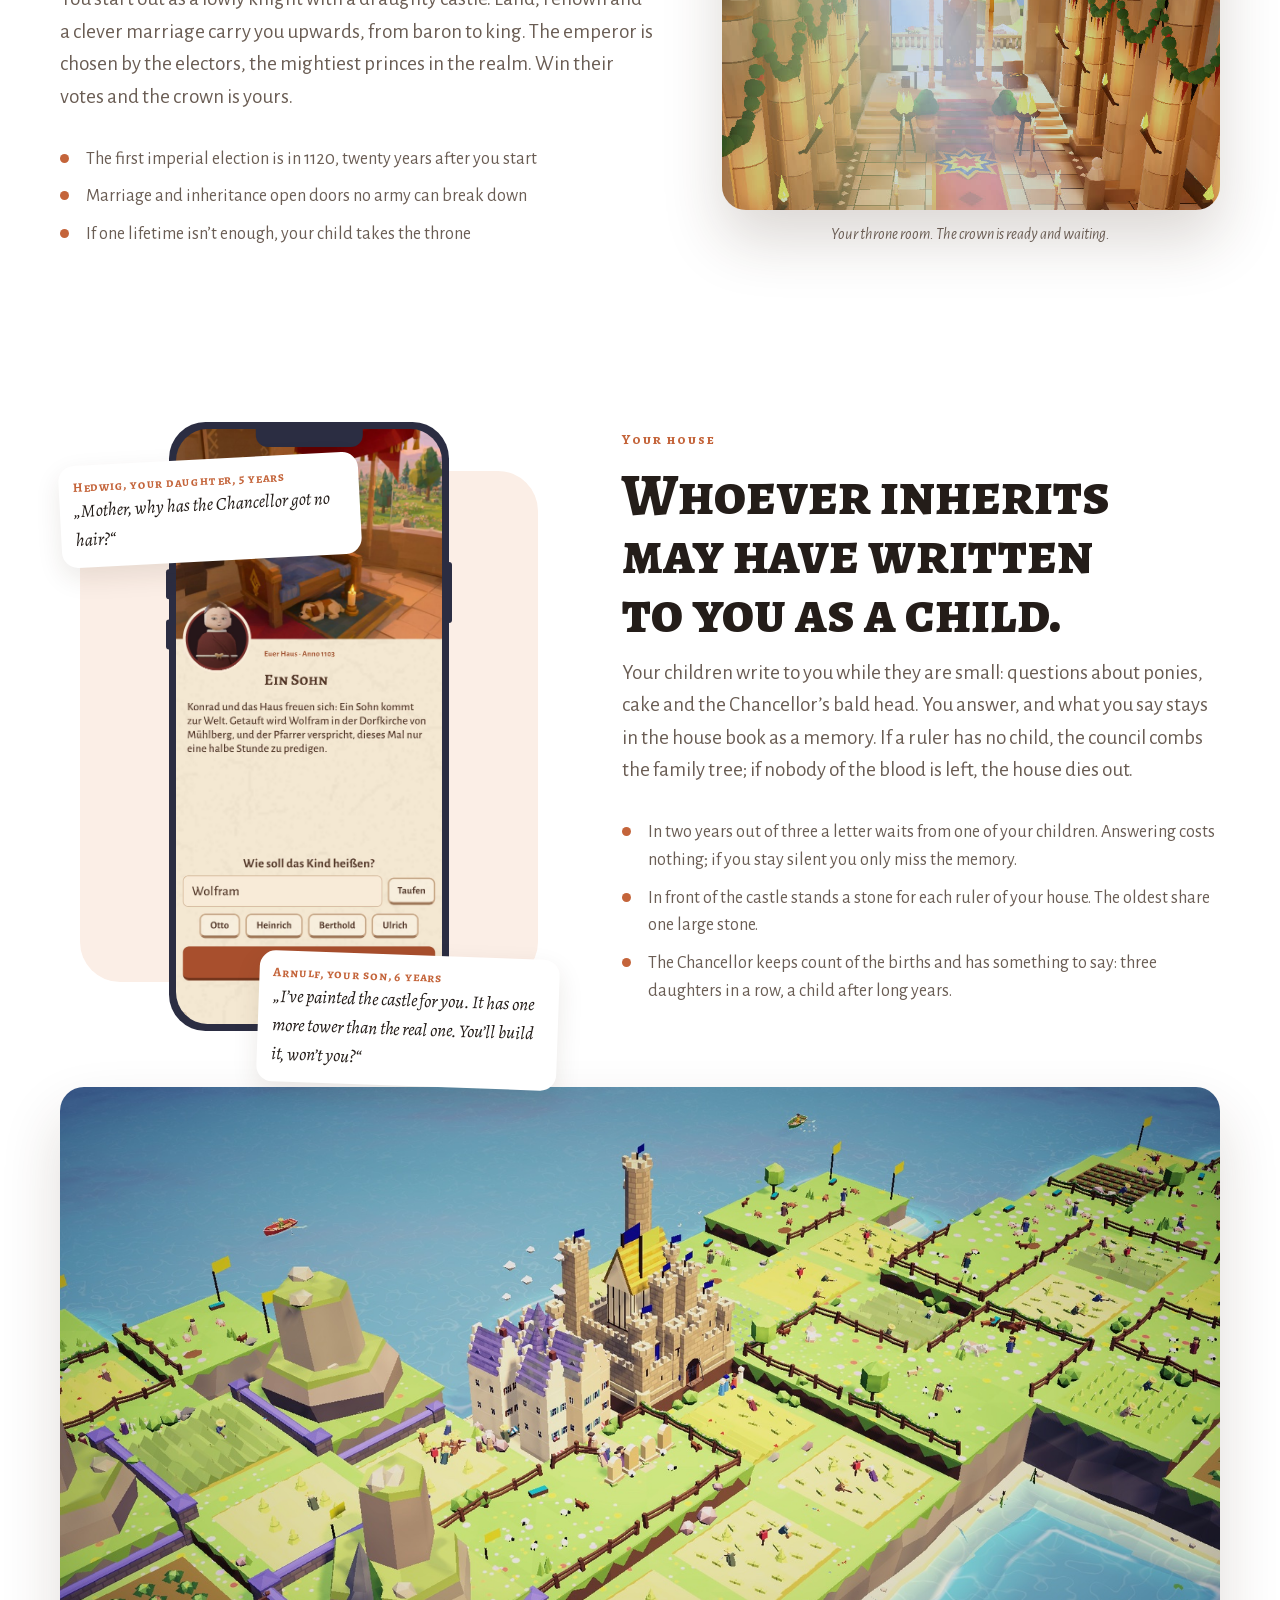
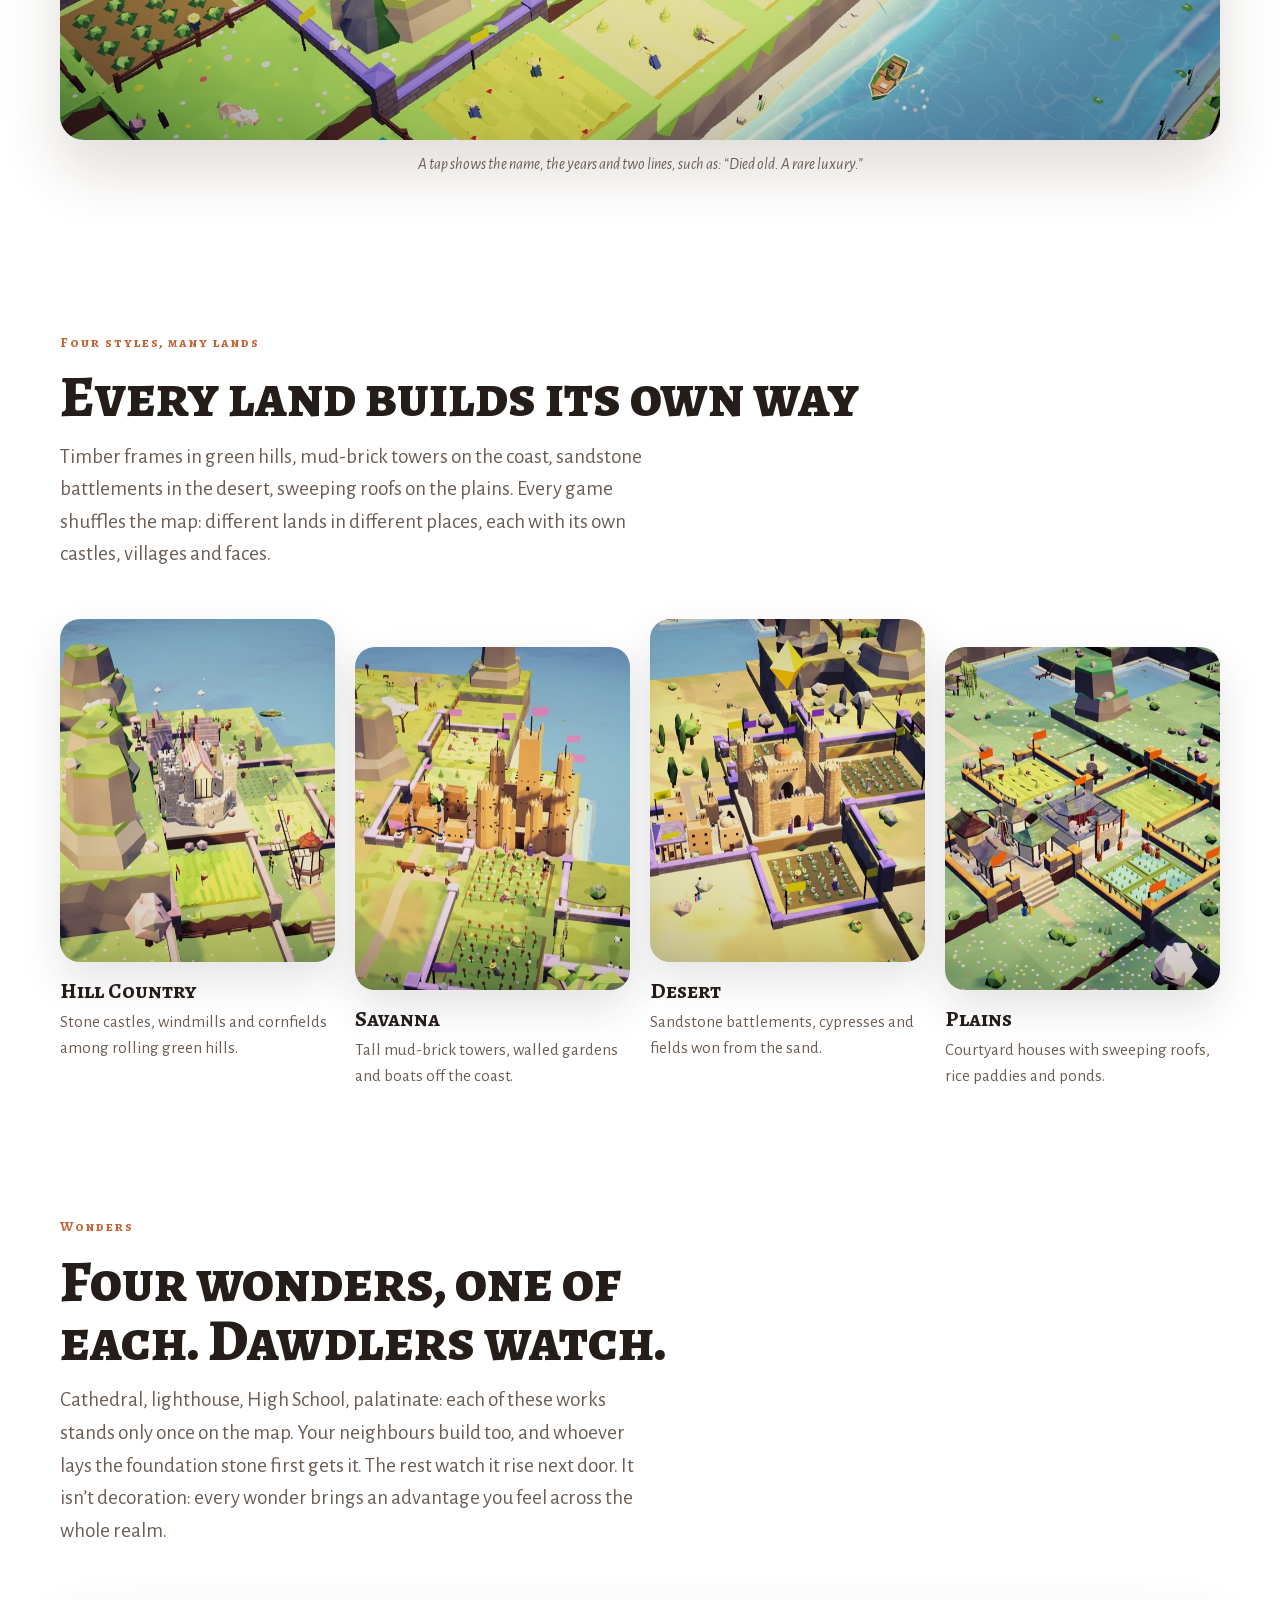
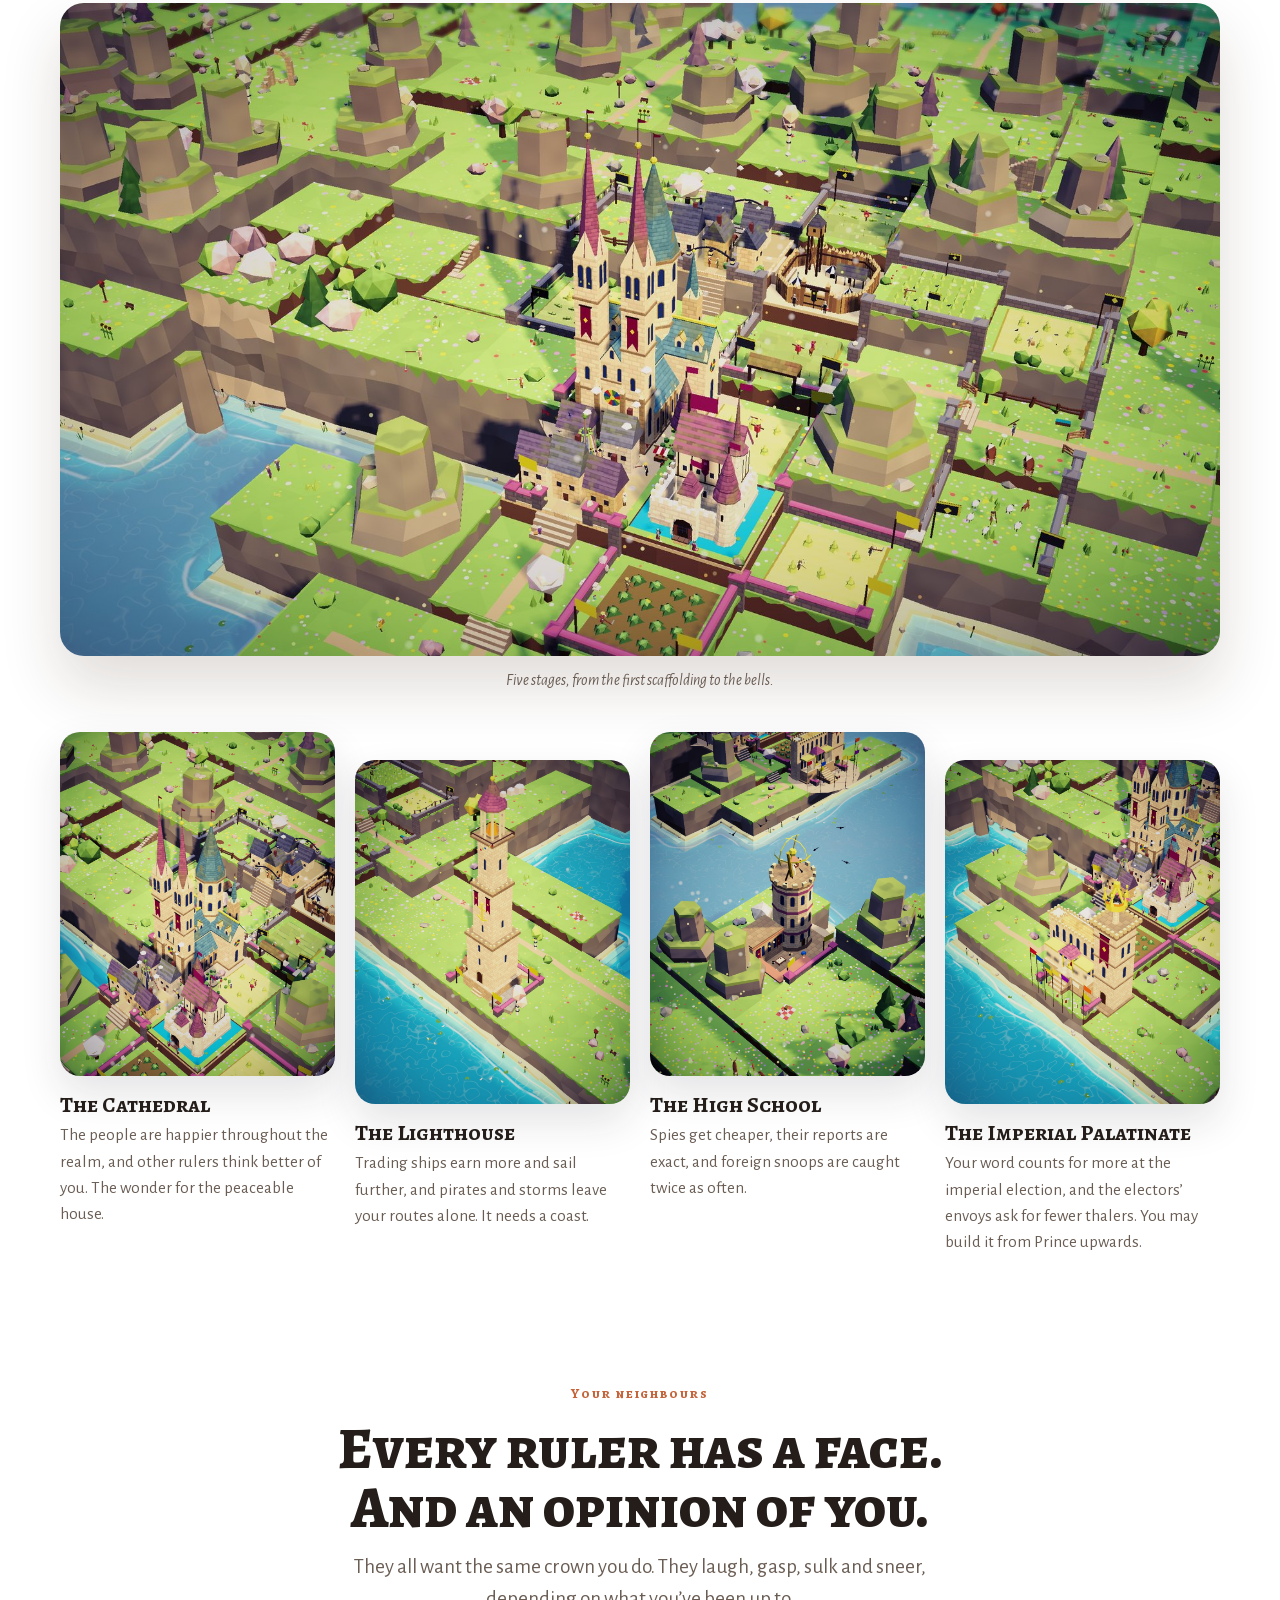
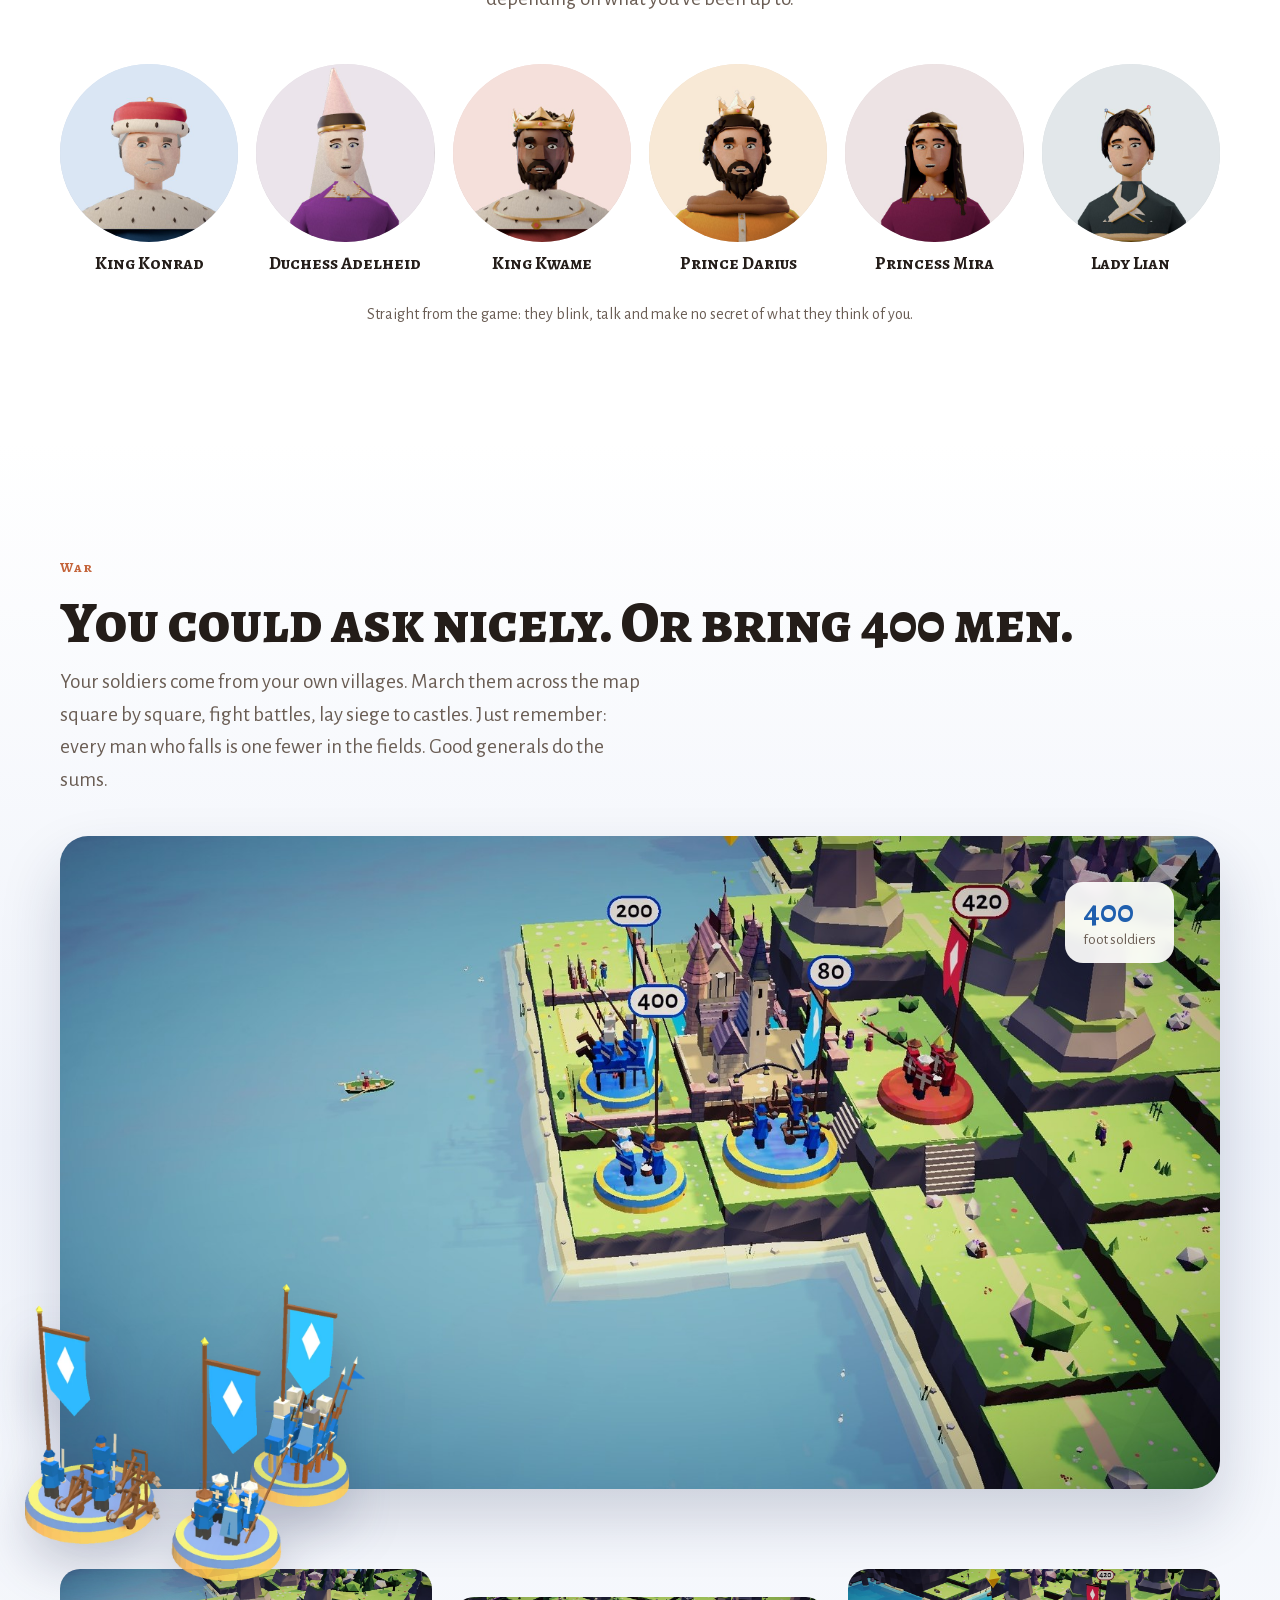
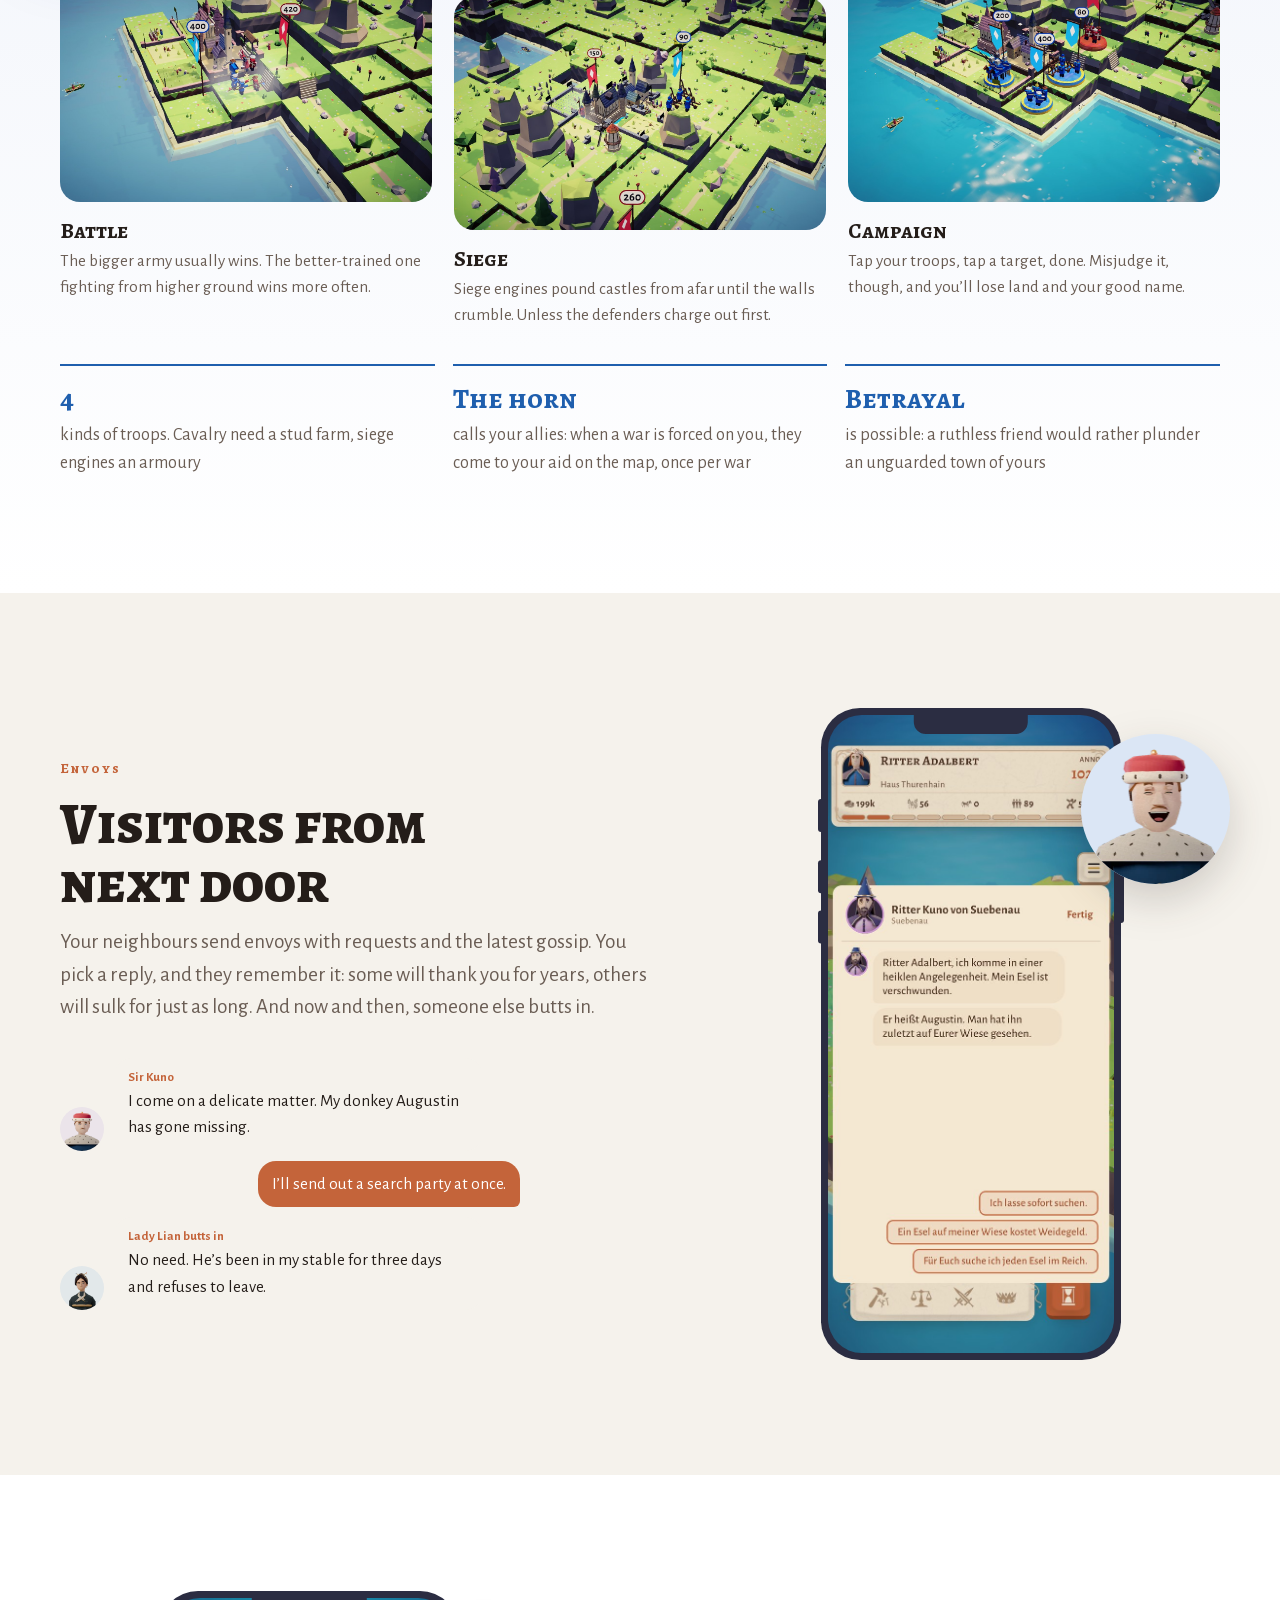
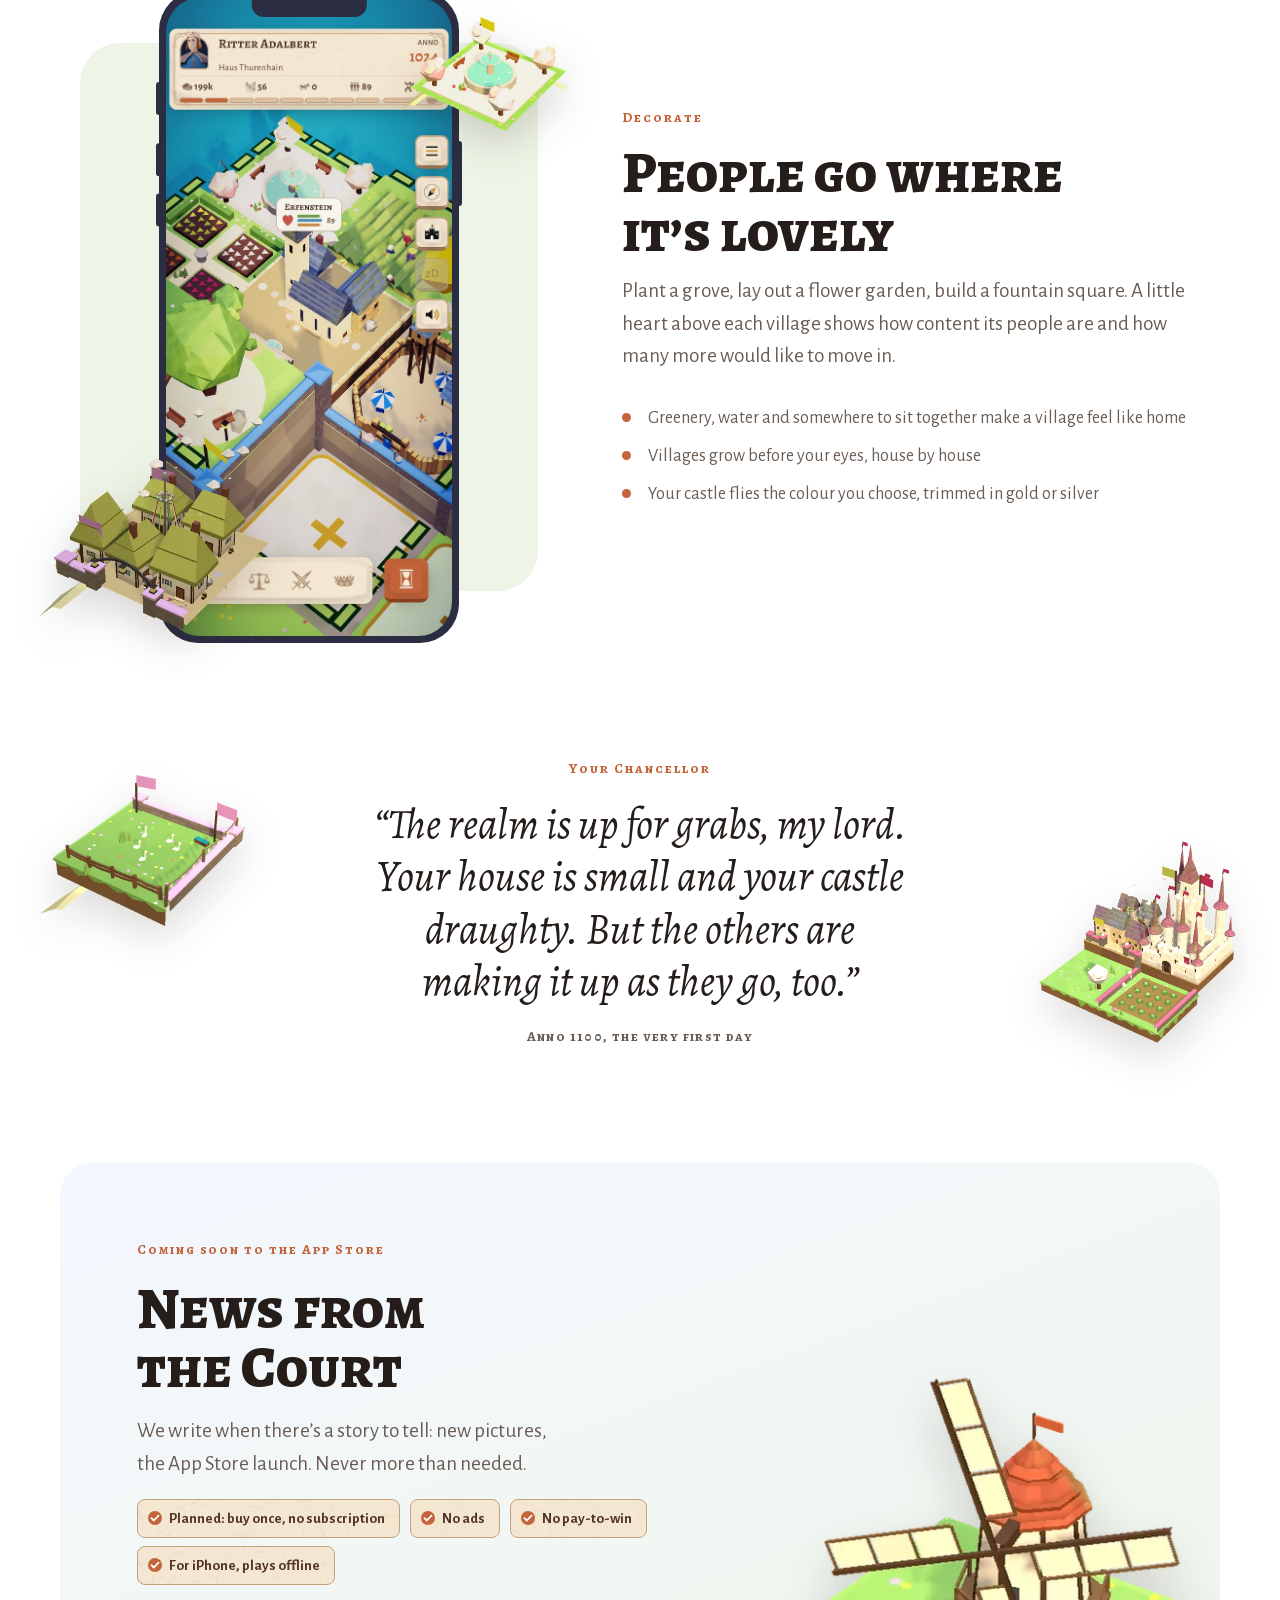
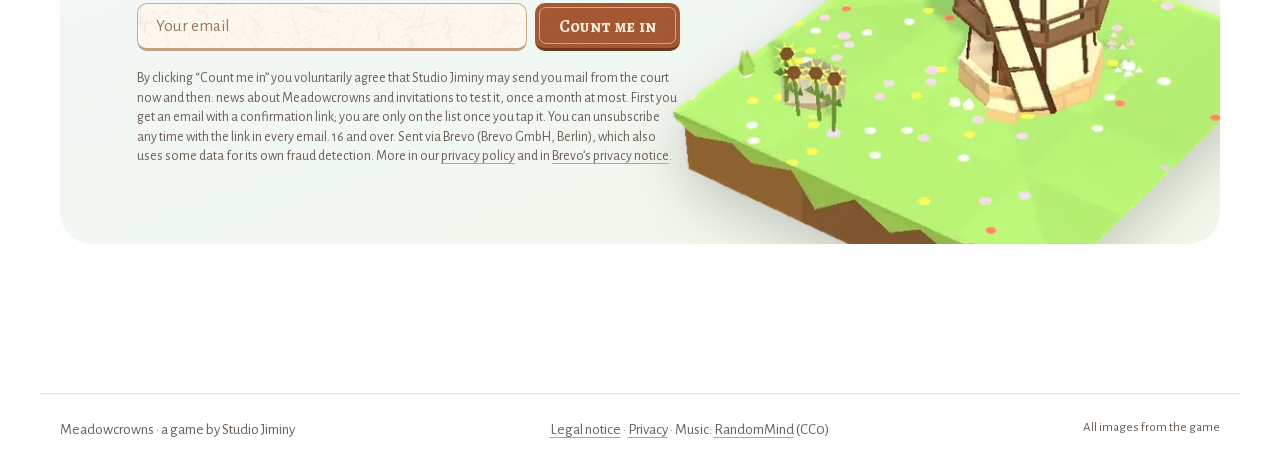
==== commit a3ffdef8: "Seite: Abschnitte Wunderbauten und Dein Haus, Krieg mit Gestüt, Zeughaus, Horn und Verrat, neue Burg" ====
--- a/index.html
+++ b/index.html
@@ -594,13 +594,28 @@
 <script>window.__META = {"de":{"title":"Meadowcrowns – baue dir ein kleines Königreich zum Verlieben","description":"Meadowcrowns ist ein Aufbau- und Strategiespiel für iPhone: erst schön machen, dann groß machen. Geplant: einmal kaufen, ohne Abo, ohne Werbung, ohne Pay-to-Win.","ogAlt":"Meadowcrowns: eine kleine Insel mit Burg und Dörfern"},"en":{"title":"Meadowcrowns – build a little kingdom to fall in love with","description":"Meadowcrowns is a cozy building and strategy game for iPhone: make it beautiful first, then make it great. Planned: buy once, no subscription, no ads, no pay-to-win.","ogAlt":"Meadowcrowns: a small island with a castle and villages"}};
 </script>
 <svg width="0" height="0" style="position:absolute" aria-hidden="true"><symbol id="mc-logo" viewBox="0 0 3041 739"><path d="M2121.97 345.622C2121.07 345.75 2118.37 346.201 2115.92 346.588C2110.57 347.49 2093.96 352.964 2090.22 355.09C2074.76 363.914 2065.81 371.321 2057.63 382.206C2052.48 389.034 2044.94 402.56 2042.23 409.967C2041.14 412.801 2039.34 417.116 2038.24 419.628C2037.08 422.076 2035.08 428.452 2033.73 433.798C2032.38 439.08 2030.25 447.389 2029.03 452.155C2024.65 469.03 2021.82 500.72 2021.11 540.718C2020.46 574.727 2024.14 613.888 2030.19 636.689C2031.41 641.262 2033.15 647.96 2033.99 651.567C2034.83 655.11 2036.31 659.747 2037.15 661.873C2046.1 683.063 2050.54 691.63 2057.95 701.807C2075.86 726.347 2111.02 742.256 2138.59 738.198C2175.88 732.723 2198.23 714.882 2218.07 674.819C2220.46 670.053 2227.41 648.862 2228.51 643.13C2229.15 639.909 2230.76 632.115 2232.18 625.675C2236.82 603.968 2238.55 585.676 2239.01 552.827C2239.78 500.14 2235.46 459.562 2226.06 431.222C2209.64 381.627 2187.28 357.924 2147.09 347.425L2140.97 345.815L2132.28 345.557C2127.51 345.428 2122.88 345.428 2121.97 345.622ZM2139.62 402.624C2148 405.716 2157.53 418.727 2161.59 432.51C2162.55 435.666 2164.29 441.399 2165.51 445.199C2168.54 454.796 2172.79 483.201 2174.85 507.869C2177.3 536.532 2174.08 595.595 2168.41 626.834C2166.93 635.143 2160.49 657.3 2158.24 661.808C2153.21 672.114 2145.42 679.843 2137.88 682.226L2133.44 683.514L2128.48 683.257C2116.56 682.548 2107.74 673.402 2099.95 653.564C2094.92 640.746 2094.15 637.655 2091.06 618.976C2084.29 577.561 2082.81 527.836 2087.26 489.191C2088.29 480.173 2093.57 447.131 2094.66 442.816C2096.15 437.148 2102.52 421.432 2104.9 417.632C2113.79 403.719 2127.13 397.922 2139.62 402.624Z"/><path d="M2948.35 345.686C2939.59 346.523 2918.14 352.256 2912.15 355.283C2897.47 362.69 2887.29 371.708 2878.27 385.169L2873.25 392.576L2869.64 402.624C2863.97 418.276 2862.17 430.32 2862.94 447.324C2864.49 482.685 2883.1 516.629 2917.11 546.064C2946.03 571.184 2968.45 598.751 2972.83 614.532C2976.95 629.603 2976.95 647.381 2972.83 659.167C2966.64 677.073 2945.65 687.121 2922.78 683.128C2905.78 680.165 2888.84 666.639 2879.88 648.798C2874.02 637.268 2867.07 635.143 2864.04 644.031C2861.91 650.408 2866.03 713.98 2869.13 722.224C2871.83 729.438 2874.86 730.791 2889.09 731.306L2899.08 731.628L2909.06 733.947C2927.35 738.262 2938.17 739.1 2951.44 737.49C2987.19 732.981 3011.21 717.458 3027.45 688.409C3036.98 671.212 3041.04 651.696 3040.2 626.383C3039.75 610.796 3038.97 606.094 3034.66 592.117C3026.99 567.319 3015.53 551.153 2984.36 521.073C2941.2 479.465 2934.18 470.447 2929.22 450.287C2923.1 425.296 2932.76 405.909 2954.73 399.339L2959.43 397.858L2965.68 398.244L2971.86 398.566L2978.3 400.821C2991.18 405.201 2999.94 411.641 3007.67 422.269C3015.34 432.897 3021.07 434.958 3024.55 428.324L3025.77 426.069L3025.38 413.509C3025.13 406.618 3024.68 398.051 3024.35 394.509C3023.97 390.966 3023.13 382.077 3022.42 374.67C3021.07 359.792 3020.17 356.764 3016.56 354.188L3014.37 352.642L3002.78 352.256L2991.18 351.805L2980.88 349.164C2966.9 345.622 2958.14 344.655 2948.35 345.686Z"/><path d="M1101.92 346.588C1097.15 347.296 1078.47 352.642 1075.7 354.059C1051.16 366.619 1038.15 381.369 1024.18 412.543C1020.76 420.208 1013.74 441.012 1011.94 448.999C1010.52 454.925 1005.3 487.838 1004.34 496.598C1003.18 506.903 1003.18 577.045 1004.34 587.415C1006.4 605.772 1011.75 635.465 1014.39 643.323C1015.29 645.899 1016.9 651.245 1018.06 655.238C1019.15 659.232 1021.92 666.446 1024.18 671.276C1026.43 676.172 1028.3 680.358 1028.3 680.551C1028.3 681.518 1038.6 697.878 1042.53 703.095C1054.77 719.584 1068.88 729.309 1089.29 735.3L1099.47 738.327L1109.52 738.649L1119.57 738.906L1124.85 737.876C1131.55 736.523 1146.17 732.015 1149.65 730.276C1170.52 719.777 1185.97 703.546 1198.08 679.392C1203.88 667.798 1211.09 645.899 1213.41 632.759C1214.38 627.478 1215.99 618.783 1217.02 613.501C1220.95 593.405 1221.72 581.167 1221.72 543.939C1221.66 502.008 1220.88 492.025 1215.28 463.105L1211.8 444.748L1207.04 430.9C1196.86 401.078 1184.81 380.725 1169.42 367.328C1152.74 352.771 1122.27 343.432 1101.92 346.588ZM1122.53 403.204C1129.42 405.78 1136.83 414.153 1142.82 426.134C1144.88 430.127 1151.71 453.636 1152.8 460.528C1154.03 467.678 1155.31 479.271 1156.92 496.276L1158.08 508.513V535.243L1158.02 561.973L1156.28 582.262C1153.64 611.762 1152.42 620.393 1148.74 634.885C1144.43 651.825 1144.04 652.855 1139.53 661.808L1135.61 669.537L1130.07 675.077L1124.59 680.616L1121.05 681.84C1118.73 682.613 1115.7 683.063 1112.35 683.063H1107.14L1102.88 680.938C1099.73 679.392 1097.35 677.524 1093.8 673.724L1088.97 668.571L1084.98 660.778C1079.96 650.859 1079.38 649.12 1075.38 632.115C1068.94 604.097 1066.69 568.414 1068.17 517.209C1069.26 478.434 1070.04 471.542 1075.58 448.935L1079.12 434.442L1083.95 424.781L1088.78 415.12L1093.48 410.224C1096.06 407.519 1099.15 404.814 1100.24 404.234C1106.62 401.014 1115.57 400.563 1122.53 403.204Z"/><path d="M1685.92 347.103C1673.04 349.937 1661.83 353.608 1655.97 356.958C1652.81 358.761 1648.95 360.951 1647.4 361.788C1638.26 366.941 1625.12 379.694 1617.84 390.451C1606.63 406.875 1597.68 426.005 1593.17 443.009C1591.82 448.226 1589.95 455.247 1589.05 458.596C1580.1 492.475 1580.74 582.584 1590.27 622.84C1591.82 629.41 1593.56 637.075 1594.2 639.909C1596.2 649.313 1603.15 667.541 1608.31 676.945C1621.9 701.678 1635.68 715.783 1657.19 726.926L1666.34 731.628L1674.01 733.561C1687.27 736.845 1692.81 737.683 1701.38 737.683H1709.43L1717.8 736.008C1722.44 735.042 1731.07 733.818 1737.06 733.238C1749.88 732.079 1753.74 730.855 1757.74 726.862C1761.67 722.933 1762.38 720.163 1764.18 700.454C1765.08 690.857 1766.05 681.002 1766.43 678.555C1769.07 659.876 1768.24 654.015 1762.57 652.791C1759.54 652.147 1757.61 653.499 1747.95 663.29C1735.07 676.172 1728.62 680.68 1720.12 682.484C1692.43 688.345 1667.69 665.608 1655.26 622.84C1653.52 616.722 1647.34 583.486 1646.5 575.821C1645.34 565.001 1645.41 521.524 1646.5 508.191C1647.47 497.177 1652.23 467.549 1654.62 457.952C1656.87 448.87 1662.6 434.249 1666.4 427.808C1677.29 409.387 1691.59 400.37 1709.75 400.499C1724.5 400.563 1734.23 406.167 1745.63 421.11C1750.46 427.357 1753.94 429.934 1757.8 429.934H1760.64L1762.38 428.195L1764.11 426.456L1764.37 422.72C1764.5 420.659 1764.18 413.187 1763.6 406.102C1763.02 399.017 1762.12 386.844 1761.6 378.986C1760.31 360.243 1758.96 356.12 1753.1 353.222L1750.65 352.063L1740.02 351.676L1729.4 351.225L1721.35 348.778L1713.29 346.33L1702.35 346.137L1691.4 345.879L1685.92 347.103Z"/><path d="M28.9843 349.744C26.5368 350.001 21.8349 350.259 18.55 350.324C10.8208 350.388 6.82742 351.29 4.12222 353.544L1.93229 355.412V359.599V363.785L6.24773 372.352C9.21058 378.213 10.8208 382.335 11.3361 385.169C12.7531 393.092 12.109 656.591 10.6276 684.352C9.85467 697.684 9.14616 700.712 3.9934 711.404L0 719.777V723.448V727.055L1.54583 728.73C2.38316 729.632 4.37985 730.791 5.99009 731.306L8.95294 732.337H39.8051C73.1049 732.337 74.3287 732.208 77.4204 728.987L79.2238 727.12V723.448C79.2238 720.743 78.773 718.94 77.5492 716.556C76.583 714.753 74.9084 711.597 73.8134 709.471C72.7185 707.346 71.3659 703.546 70.7862 701.098L69.7556 696.589L69.3047 666.639C69.0471 650.15 69.0471 609.894 69.3047 577.11L69.7556 517.531L70.5929 515.148C71.9455 510.961 75.4237 509.286 78 511.476C79.4815 512.7 86.1801 526.677 88.6276 533.633C89.7226 536.789 91.4617 541.04 92.4278 542.973C93.3939 544.905 95.2618 549.542 96.6144 553.278C97.967 557.014 99.9637 561.909 101.123 564.228C102.282 566.547 104.15 570.991 105.31 574.211C106.469 577.367 108.208 581.618 109.239 583.615C110.205 585.547 112.008 590.056 113.232 593.599C114.456 597.077 116.453 602.165 117.676 604.806C118.9 607.511 120.575 611.698 121.412 614.145C122.249 616.657 124.117 621.423 125.599 624.773C127.08 628.186 129.141 633.404 130.107 636.367L131.911 641.777L134.616 644.675L137.386 647.574H139.769H142.216L143.955 645.577C144.922 644.482 146.532 641.197 147.498 638.234C148.464 635.272 150.203 630.956 151.363 628.637C152.522 626.319 154.39 621.81 155.549 618.654C156.709 615.433 158.641 610.86 159.865 608.477C161.088 606.03 162.892 601.843 163.922 599.138C164.889 596.368 167.014 591.409 168.624 588.059C170.17 584.71 171.974 580.33 172.618 578.398C173.262 576.466 174.743 572.73 175.903 570.153C177.126 567.513 179.123 562.424 180.411 558.882C181.7 555.275 183.696 550.444 184.856 548.125C186.015 545.807 187.883 541.298 189.042 538.142C191.554 531.186 196.449 521.589 198.446 519.721C200.314 517.982 202.955 517.982 204.694 519.721L206.111 521.138V609.508V697.878L205.273 702.386C204.758 705.027 203.084 709.793 201.151 713.851L197.931 720.807L198.188 724.35C198.832 732.337 199.026 732.337 238.573 732.337C273.548 732.337 275.287 732.208 278.378 728.987L280.182 727.12V724.092V721.065L276.51 713.658C272.131 704.705 270.392 699.295 269.554 691.501C269.168 687.894 268.846 629.604 268.781 537.82L268.588 390L269.49 385.169C270.714 378.471 272.388 374.155 276.253 367.843L279.538 362.368V359.341V356.314L277.927 354.575C277.026 353.608 275.287 352.32 274.063 351.805L271.809 350.774L256.028 350.517C247.333 350.388 234.193 350.581 226.722 350.903L213.196 351.483L210.297 352.771C203.019 355.992 197.351 366.684 189.429 391.932C188.076 396.183 185.886 402.302 184.534 405.523C183.181 408.743 181.635 413.058 180.991 415.184C180.411 417.245 178.737 421.754 177.32 425.103C175.903 428.452 173.584 434.507 172.167 438.565C170.814 442.558 169.011 447.196 168.174 448.87C167.336 450.48 165.726 454.731 164.567 458.274C163.407 461.817 161.346 467.291 159.929 470.512C158.512 473.668 156.322 479.207 155.098 482.685C153.875 486.228 152.2 490.414 151.427 492.025C150.59 493.699 148.915 497.757 147.562 501.171C144.793 508.385 143.569 509.802 139.962 509.802H137.321L135.26 507.419C133.843 505.744 132.169 502.008 129.657 494.859C122.7 475.149 118.385 463.427 117.419 461.495C116.839 460.4 115.229 456.084 113.812 451.833C112.395 447.582 110.462 442.236 109.496 439.917C108.466 437.599 106.147 431.351 104.279 426.069C102.476 420.723 98.8688 410.611 96.2924 403.526C90.882 388.325 89.2717 383.623 86.953 375.83C84.7631 368.487 80.8341 360.758 77.5492 357.215L75.0372 354.446L71.3014 353.415C69.3047 352.836 65.4402 352.256 62.7994 351.998C60.1586 351.741 55.3923 351.161 52.1718 350.71C44.507 349.486 34.588 349.1 28.9843 349.744Z"/><path d="M1804.11 349.679C1790.46 351.418 1787.49 358.632 1795.74 369.711C1800.83 376.538 1803.02 381.304 1803.85 387.423C1804.82 394.959 1804.24 684.609 1803.21 693.304C1802.31 701.098 1800.25 707.346 1796 715.461L1792.71 721.709L1793.03 724.157C1793.42 727.055 1795.42 729.503 1798.64 730.984L1800.89 732.015L1834.58 732.208L1868.26 732.401L1871.61 731.435C1876.12 730.147 1878.18 727.892 1878.18 724.414V721.709L1873.87 713.014C1866.52 698.071 1866.59 698.393 1865.88 639.587L1865.43 600.619L1866.2 596.883C1867.56 590.571 1872.26 586.707 1880.89 584.774L1884.3 584.001L1886.94 584.774C1893.13 586.642 1896.22 591.28 1899.12 603.002C1900.15 607.447 1901.95 613.63 1902.98 616.786C1904.08 619.878 1905.94 627.349 1907.17 633.275C1908.46 639.2 1910.32 646.93 1911.42 650.343C1912.45 653.821 1914.38 661.422 1915.6 667.283C1916.89 673.144 1918.76 680.487 1919.79 683.707C1922.17 691.372 1923.21 695.881 1925.2 707.861C1927.2 720.292 1928.16 723.126 1931.39 726.797L1934.03 729.76L1937.31 730.662C1941.95 731.886 1995.34 733.303 2000.05 732.337C2004.36 731.371 2006.36 729.309 2006.36 725.703C2006.36 722.868 2006.36 722.933 1998.05 710.051C1992.77 701.935 1987.16 689.247 1983.17 676.622C1981.62 671.663 1979.05 663.676 1977.44 658.91C1972.29 643.323 1968.16 629.732 1966.1 621.552C1965.01 617.108 1963.2 610.731 1962.17 607.382C1961.08 604.033 1959.21 596.497 1957.99 590.636C1956.83 584.774 1955.09 577.56 1954.19 574.598C1950.84 563.262 1951.74 560.17 1961.53 549.8C1970.42 540.461 1972.16 538.206 1977.37 529.769L1981.75 522.684L1985.81 510.446C1995.15 482.234 1995.47 444.233 1986.58 417.696C1978.66 394.058 1966.62 378.793 1946.14 366.361L1939.31 362.239L1928.42 358.568C1908.65 351.934 1901.43 351.161 1851.13 350.388C1830.97 350.066 1813 349.679 1811.2 349.551C1809.46 349.357 1806.24 349.422 1804.11 349.679ZM1893.9 405.458C1895.77 406.038 1900.34 408.034 1904.08 409.838L1910.77 413.123L1915.93 418.533C1923.33 426.198 1926.81 434.829 1928.68 449.901C1930.74 466.84 1927.65 491.896 1922.05 503.296C1917.79 511.927 1907.3 522.168 1897.51 527.192L1893 529.447L1885.91 530.477L1878.83 531.508L1875.03 530.864C1870.39 529.962 1868.33 528.674 1867.17 525.904L1866.27 523.714V469.674V415.699L1867.23 412.479C1868.33 408.614 1870.9 406.038 1874.7 404.75C1878.31 403.59 1889.07 403.977 1893.9 405.458Z"/><path d="M320.76 351.096C308.844 352.32 306.461 358.31 313.997 368.101C317.218 372.287 319.536 377.569 320.953 383.816L322.048 388.712V542.65V696.589L320.18 702.064C318.441 707.217 316.123 712.177 312.322 718.811L310.712 721.709L310.97 724.865L311.227 728.086L312.902 729.503C316.316 732.401 317.024 732.466 396.119 732.015L470.834 731.564L474.119 730.662C481.269 728.73 483.91 723.641 485.971 707.861C486.744 702.386 487.581 696.847 487.903 695.623C489.513 689.44 491.188 676.88 490.995 672.629L490.801 667.927L489.449 666.639C488.74 665.93 487.066 665.158 485.778 664.9L483.459 664.578L479.401 666.575C477.147 667.67 473.733 669.602 471.801 670.826C460.142 678.297 448.356 680.165 413.123 680.165H396.055L392.77 679.199C388.841 678.039 385.814 674.883 385.041 671.341C384.783 669.988 384.59 644.546 384.719 614.789L384.912 560.685L386.007 558.495C388.648 553.149 393.285 552.248 415.12 553.214C432.446 553.922 434.057 554.244 440.691 559.139C448.613 564.872 454.41 563.777 457.373 555.854L458.468 552.956L458.79 538.335C459.112 523.134 458.081 500.14 456.922 495.632C454.99 488.353 449 487.065 442.365 492.475C436.826 497.049 430.45 498.272 409.645 498.916C394.316 499.432 390.58 498.916 387.875 496.082C384.719 492.733 384.719 492.862 384.719 451.833C384.654 410.031 384.654 410.031 388.133 406.682L390.065 404.814L412.415 404.878C452.735 405.007 461.946 406.746 473.153 416.343C474.635 417.567 477.082 419.049 478.692 419.564L481.591 420.53L483.588 419.693C486.164 418.598 487.517 417.052 488.483 414.153L489.191 411.899L488.225 405.458C487.645 401.916 486.615 395.024 485.906 390.129C484.296 378.599 484.038 377.504 480.174 365.782C476.696 355.154 475.665 353.544 471.543 352.063L468.902 351.096L396.763 350.903C357.087 350.774 322.886 350.839 320.76 351.096Z"/><path d="M775.813 350.774C770.209 351.29 768.663 351.741 766.474 353.673C762.351 357.28 762.995 362.561 768.728 373.318C772.979 381.111 773.816 384.718 774.589 398.695C775.491 415.506 774.976 688.474 774.009 694.657C772.721 702.773 771.884 705.091 768.406 711.017C762.738 720.55 761.965 724.93 765.314 728.537C768.341 731.757 769.179 731.821 815.167 731.499L857.935 731.177L863.41 730.211C870.173 729.052 890.72 723.706 894.455 722.16C925.179 709.536 947.98 681.582 961.957 639.587L966.337 626.383L969.557 609.636C975.161 580.717 975.805 571.635 975.29 527.514C974.903 496.726 974.645 492.991 971.683 477.919C970.652 472.766 969.042 464.779 968.14 460.142C962.73 432.768 946.305 400.949 927.24 381.111C911.524 364.751 888.337 355.154 856.583 351.934C847.436 351.032 783.542 350.066 775.813 350.774ZM862.444 408.357C884.858 414.862 897.418 431.158 905.469 464.071C907.015 470.383 907.659 475.085 910.236 499.496L912.683 522.684L912.619 543.617V564.55L910.816 579.686C908.432 599.975 907.015 607.833 904.375 615.82C903.151 619.491 901.412 625.095 900.446 628.251C898.256 635.658 890.849 650.472 885.631 657.944C876.807 670.504 870.302 674.561 853.684 677.975L848.467 679.006L845.633 678.233C842.026 677.202 839.901 674.755 838.548 669.988L837.453 666.317L837.904 541.169L838.355 416.021L839.256 412.994C840.158 410.096 842.541 407.068 844.731 406.167C846.857 405.329 855.681 406.424 862.444 408.357Z"/><path d="M2632.42 350.968C2613.87 351.483 2611.42 352.191 2610.46 357.215C2609.81 360.822 2610.72 363.721 2613.74 367.392C2622.25 377.826 2622.57 380.66 2622.82 445.07C2623.4 578.527 2623.47 617.688 2623.02 654.079L2622.5 693.369L2621.21 699.423C2620.31 703.675 2618.9 707.539 2616.32 712.692C2611.17 722.997 2611.42 726.669 2617.61 729.76L2620.83 731.371L2650.13 731.821C2686.46 732.466 2690.26 732.079 2692.07 727.313C2693.16 724.543 2692.45 719.326 2690.52 715.848C2684.53 705.092 2684.14 703.61 2682.98 686.928C2681.31 662.002 2680.28 530.799 2681.63 517.66C2682.27 511.798 2683.56 509.93 2686.91 509.93C2689.68 509.93 2691.36 511.992 2693.61 517.982C2694.64 520.558 2696.64 525.131 2698.12 528.158C2699.6 531.186 2701.66 535.823 2702.56 538.464C2703.53 541.105 2705.2 545.034 2706.3 547.159C2707.39 549.285 2709.39 553.987 2710.74 557.658C2712.16 561.329 2714.29 566.353 2715.57 568.801C2716.8 571.313 2718.6 575.435 2719.5 577.947C2720.41 580.523 2722.27 584.839 2723.69 587.608C2725.04 590.378 2726.98 594.758 2727.88 597.27C2728.78 599.846 2730.58 604.097 2731.93 606.738C2733.29 609.379 2735.22 614.016 2736.31 617.044C2737.41 620.071 2739.28 624.773 2740.57 627.478C2741.85 630.183 2743.72 634.756 2744.75 637.59C2745.85 640.36 2747.65 644.675 2748.87 647.123C2750.1 649.506 2752.16 654.53 2753.51 658.266C2754.86 662.002 2756.47 666.124 2757.12 667.412C2759.7 672.5 2768.65 701.034 2770.32 709.343C2772.96 722.804 2775.15 727.184 2780.37 729.632L2783.14 730.984L2804.2 731.435L2825.26 731.886L2828.16 731.049C2832.09 729.954 2833.83 727.957 2834.22 724.092L2834.47 720.872L2832.22 714.238C2829.71 706.895 2827.78 698.071 2826.55 688.538C2825.52 679.843 2824.88 402.302 2825.91 391.288C2827 379.759 2828.03 376.409 2834.09 365.202C2835.38 362.755 2835.96 360.822 2835.96 358.697V355.67L2834.41 353.995C2833.57 353.093 2831.83 351.998 2830.55 351.547L2828.23 350.71H2797.63H2767.04L2763.75 351.869C2759.89 353.222 2757.89 355.09 2757.31 358.053L2756.86 360.114L2760.53 367.328C2762.53 371.321 2764.72 376.86 2765.49 379.694L2766.78 384.847L2767.36 411.899C2768.13 445.972 2767.17 521.524 2766.01 525.067C2765.04 528.094 2763.43 529.575 2761.24 529.575C2758.02 529.575 2756.02 526.677 2752.67 517.08C2751.58 514.053 2749.78 509.737 2748.68 507.612C2747.65 505.422 2745.78 500.978 2744.56 497.693C2743.34 494.472 2741.21 489.126 2739.79 485.97C2737.09 479.98 2733.22 470.641 2728.39 458.21C2726.85 454.216 2724.85 449.579 2723.95 447.775C2723.05 446.036 2720.92 441.012 2719.18 436.632C2717.44 432.188 2715.32 427.164 2714.42 425.425C2713.51 423.622 2711.84 419.564 2710.68 416.408C2709.52 413.187 2707.78 409.001 2706.75 407.004C2705.78 405.072 2703.66 399.983 2702.11 395.732C2700.5 391.546 2698.18 385.749 2696.96 382.915C2695.74 380.081 2694 375.701 2693.03 373.189C2690.78 367.199 2684.14 355.992 2681.89 354.381C2680.86 353.673 2678.47 352.642 2676.54 351.998L2673 350.903L2660.44 350.71C2653.55 350.646 2640.92 350.774 2632.42 350.968Z"/><path d="M580.395 351.74C572.666 353.029 570.541 358.117 574.469 366.039C579.3 376.023 579.3 382.013 574.212 404.75C573.181 409.451 571.442 418.469 570.412 424.91C569.317 431.286 567.32 441.527 565.903 447.711C564.486 453.894 562.683 462.654 561.974 467.291C560.364 477.017 558.689 485.519 556.886 492.54C556.177 495.309 554.567 503.554 553.343 510.832C552.119 518.11 550.058 528.158 548.834 533.053C547.611 537.949 545.872 546.322 544.905 551.668C544.004 556.949 542.136 566.096 540.719 571.957C539.302 577.818 537.434 587.93 536.532 594.5C535.566 601.07 533.698 611.762 532.346 618.332C530.929 624.901 529.061 635.014 528.159 640.875C527.257 646.736 525.389 656.14 523.972 661.808C522.62 667.476 520.816 675.463 520.108 679.521C517.853 691.823 514.504 701.162 507.934 713.336C506.195 716.492 504.456 720.356 504.07 721.838L503.297 724.543L504.199 726.669C504.714 727.828 505.744 729.374 506.582 730.082L507.999 731.371L540.654 731.757L573.246 732.143L576.144 731.306C577.754 730.791 579.944 729.567 580.975 728.472L582.907 726.475V722.804C582.907 720.099 582.327 717.973 580.846 714.56C579.687 712.112 578.463 708.119 578.076 705.671L577.368 701.356L578.398 689.311C581.361 652.92 585.226 637.526 592.053 634.692L594.243 633.726L622.519 633.919L650.795 634.112L652.598 635.4C655.819 637.783 657.751 642.872 659.49 653.435C662.453 671.212 664.579 691.05 664.643 700.454L664.707 709.471L662.582 714.624L660.392 719.777L660.714 722.868C661.036 726.669 662.646 729.052 665.996 730.662L668.443 731.886L700.39 732.143C735.622 732.465 739.423 732.208 742.45 729.374C746.314 725.574 745.735 722.675 738.778 711.726C732.982 702.579 731.951 700.003 730.083 690.792C729.31 686.864 727.829 680.358 726.798 676.236C725.832 672.178 723.964 662.452 722.676 654.659C721.452 646.93 719.262 635.787 717.845 629.925C716.493 624.064 714.56 614.66 713.659 608.992C712.693 603.324 710.953 594.5 709.73 589.412C708.506 584.323 706.638 574.92 705.543 568.479C704.513 562.038 702.58 552.376 701.356 546.966C700.133 541.555 698.265 531.443 697.17 524.423C696.075 517.466 694.207 507.096 692.983 501.428C691.759 495.76 689.698 485.326 688.475 478.241C687.251 471.22 685.383 462.074 684.352 457.952C683.257 453.894 681.389 444.619 680.166 437.405C678.942 430.127 676.881 420.015 675.657 414.862C671.792 398.309 669.538 382.464 668.958 367.65L668.572 356.893L666.64 354.897C665.545 353.802 663.419 352.513 661.551 351.998L658.331 351.032L620.973 351.096C600.362 351.161 582.134 351.418 580.395 351.74ZM626.19 458.725C627.929 460.335 627.929 460.464 630.248 476.18C631.279 483.394 632.953 493.184 634.048 497.95C635.079 502.652 636.882 512.764 637.977 520.365C639.072 527.965 640.94 538.399 642.164 543.552C644.934 555.661 647.317 571.764 646.737 574.855C646.479 576.143 645.32 578.269 644.096 579.557L641.971 581.94L635.916 582.134C626.512 582.52 605.644 581.232 603.132 580.137C601.908 579.622 600.233 578.462 599.332 577.496L597.786 575.757L597.528 571.764C597.335 568.865 597.979 564.228 599.911 554.888C601.328 547.803 603.261 537.047 604.162 531.057C605.128 525.002 606.868 515.92 608.027 510.768C609.251 505.615 610.99 496.082 611.956 489.513C615.885 461.881 619.943 453.186 626.19 458.725Z"/><path d="M2248.67 351.934C2240.42 354.188 2240.23 358.117 2247.9 371.643C2252.66 380.081 2252.92 380.66 2256.91 394.186C2258.78 400.499 2260.84 409.709 2262.45 419.242C2263.87 427.551 2265.87 437.792 2266.9 442.107C2267.99 446.423 2269.86 456.342 2271.08 464.264C2272.31 472.186 2274.17 482.428 2275.21 487.13C2276.24 491.831 2278.17 502.717 2279.46 511.412C2280.74 520.107 2282.61 531.057 2283.71 535.759C2284.74 540.396 2286.61 550.702 2287.89 558.624C2289.12 566.482 2290.86 575.693 2291.69 579.042C2293.82 587.544 2294.91 593.599 2297.1 607.704C2298.14 614.403 2299.87 623.871 2300.97 628.637C2302 633.404 2303.74 643.258 2304.83 650.537C2305.93 657.815 2307.54 666.639 2308.38 670.182C2311.02 681.131 2311.85 685.769 2313.92 701.42C2316.81 723.899 2318.62 728.408 2325.44 730.727L2328.54 731.757L2350.37 731.564L2372.21 731.371L2374.78 730.082C2378.39 728.279 2380 724.672 2381.93 714.044C2382.77 709.149 2384.38 701.549 2385.41 697.04C2386.44 692.532 2388.31 682.741 2389.6 675.334C2390.82 667.863 2392.75 657.879 2393.78 653.113C2394.88 648.347 2396.62 638.814 2397.71 631.858C2398.81 624.966 2400.68 615.24 2401.83 610.281C2403.06 605.321 2404.93 595.466 2406.02 588.381C2408.34 573.438 2413.17 553.536 2414.97 551.732C2416.39 550.315 2419.1 550.186 2420.58 551.41C2422.06 552.634 2422.7 554.631 2424.18 562.295C2424.83 566.031 2426.44 573.052 2427.66 578.011C2428.89 582.907 2430.88 593.212 2432.11 600.877C2433.33 608.542 2435.2 618.589 2436.29 623.291C2437.39 627.929 2439.26 638.106 2440.48 645.835C2441.64 653.564 2443.51 663.805 2444.6 668.571C2445.63 673.338 2447.57 684.352 2448.79 693.047C2452.65 719.455 2455.87 728.343 2462.25 730.34C2465.28 731.242 2502.12 731.886 2506.82 731.049C2511.07 730.34 2513.33 728.987 2515.07 726.089C2516.55 723.448 2522.09 699.939 2524.53 685.318C2525.69 678.748 2527.56 668.765 2528.79 663.161C2530.01 657.493 2531.94 647.381 2532.97 640.618C2535.1 627.027 2536.26 621.101 2538.13 613.759C2538.77 611.054 2540.38 602.487 2541.6 594.758C2542.83 586.964 2544.89 576.144 2546.11 570.669C2547.34 565.194 2549.2 554.566 2550.3 547.159C2551.39 539.688 2553.33 528.996 2554.49 523.328C2555.71 517.66 2557.58 506.903 2558.67 499.496C2559.77 492.025 2561.63 481.461 2562.86 475.987C2564.08 470.512 2565.95 460.528 2567.05 453.765C2568.14 447.067 2570.01 437.47 2571.23 432.446C2572.46 427.422 2574.32 418.405 2575.42 412.479C2577.67 400.241 2577.93 399.082 2582.18 385.169C2584.18 378.406 2586.17 373.447 2588.24 369.711C2593.32 360.758 2593.9 356.7 2590.68 353.802C2587.79 351.161 2586.11 351.032 2553.84 351.032H2522.86L2519.9 352.063C2513.46 354.188 2512.43 357.859 2515.52 367.134L2517.58 373.253L2517.9 379.694L2518.22 386.135L2516.55 397.407C2515.58 403.59 2513.65 414.475 2512.3 421.561C2510.88 428.646 2508.88 441.077 2507.79 449.257C2506.69 457.372 2504.83 469.159 2503.6 475.343C2502.38 481.526 2500.51 493.248 2499.48 501.428C2498.38 509.544 2496.45 521.589 2495.23 528.158C2494 534.728 2492.27 545.742 2491.36 552.634C2488.92 571.442 2488.27 573.438 2484.28 573.438C2479.45 573.374 2476.55 565.774 2473.33 544.583C2472.75 540.654 2471.14 532.538 2469.79 526.548C2468.37 520.494 2466.37 510.381 2465.34 504.005C2464.25 497.628 2462.83 490.221 2462.12 487.58C2460.32 480.56 2457.81 468.322 2456.58 460.206C2456 456.277 2454.39 448.355 2453.04 442.494C2451.62 436.632 2449.76 427.229 2448.85 421.561C2447.95 415.893 2446.21 406.295 2444.99 400.305C2443.83 394.251 2442.22 384.718 2441.51 379.115C2440.54 371.772 2439.77 368.036 2438.74 365.911L2437.26 362.948L2434.04 361.338L2430.88 359.792L2419.42 359.856C2399.06 360.114 2398.68 360.436 2396.42 379.694C2395.72 385.684 2394.36 394.251 2393.46 398.695C2392.56 403.139 2390.82 412.479 2389.6 419.499C2388.31 426.52 2386.31 436.246 2385.09 441.077C2383.93 445.907 2382.06 454.989 2380.97 461.237C2379.87 467.485 2378 476.438 2376.78 481.204C2375.56 485.97 2373.62 495.052 2372.53 501.428C2371.5 507.805 2369.57 517.08 2368.34 522.04C2367.12 526.999 2365.19 536.725 2364.15 543.617C2363.06 550.509 2361.9 557.336 2361.51 558.753C2359 568.479 2356.88 572.086 2353.53 572.086C2349.53 572.15 2348.57 569.187 2345.8 547.803C2344.9 540.718 2343.16 529.125 2341.93 522.04C2340.77 514.954 2339.04 503.747 2338.07 497.113C2337.17 490.479 2335.56 480.882 2334.53 475.729C2333.5 470.576 2331.63 458.918 2330.34 449.772C2329.12 440.626 2327.18 428.968 2326.15 423.815C2322.61 406.167 2319.97 384.847 2320.55 378.084C2320.74 375.765 2321.64 370.87 2322.61 367.199C2325.12 357.602 2324.03 354.124 2317.97 352.063L2314.95 351.032L2283.39 351.096C2259.88 351.096 2250.99 351.354 2248.67 351.934Z"/><path d="M1229.71 351.934C1233.76 350.839 1294.63 350.71 1298.43 351.74C1304.74 353.479 1306.16 357.602 1303.65 367.198C1302.68 370.87 1301.78 375.765 1301.59 378.084C1301.01 384.847 1303.65 406.167 1307.19 423.815C1308.22 428.967 1310.16 440.626 1311.38 449.772C1312.67 458.918 1314.53 470.576 1315.57 475.729C1316.6 480.881 1318.21 490.478 1319.11 497.112C1320.07 503.747 1321.81 514.954 1322.97 522.039C1324.2 529.124 1325.94 540.59 1326.84 547.482C1329.86 570.797 1331.09 574.661 1335.21 573.631C1338.95 572.665 1342.23 562.875 1345.19 543.616C1346.76 533.473 1348.44 525.069 1349.59 521.379C1352.51 502.099 1358.43 465.67 1362.57 449.889C1362.92 448.555 1363.28 447.072 1363.65 445.463C1367.33 437.603 1373.91 431.894 1377.57 441.389C1382.57 454.389 1408.57 487.389 1409.57 494.389C1410.57 501.389 1400.57 495.389 1394.57 516.889C1390 533.254 1391.71 559.367 1390.73 569.04C1389.38 574.87 1388.13 581.442 1387.06 588.381C1385.97 595.466 1384.1 605.321 1382.87 610.28C1381.71 615.24 1379.85 624.966 1378.75 631.922C1377.66 638.814 1375.79 648.991 1374.56 654.466C1373.41 659.941 1371.6 669.151 1370.64 675.012C1369.67 680.873 1367.67 691.437 1366.13 698.522C1364.58 705.607 1362.91 714.173 1362.26 717.523C1361.04 724.607 1359.3 728.15 1356.14 730.018L1353.89 731.37L1331.86 731.564C1308.29 731.757 1306.1 731.564 1302.68 728.665C1298.56 725.251 1297.66 722.095 1294.95 701.42C1292.89 685.704 1292.06 681.067 1289.42 670.182C1288.58 666.639 1286.97 657.815 1285.87 650.536C1284.78 643.258 1283.04 633.403 1282.01 628.637C1280.91 623.87 1279.17 614.403 1278.14 607.704C1275.95 593.599 1274.86 587.544 1272.73 579.042C1271.9 575.693 1270.16 566.482 1268.93 558.624C1267.64 550.702 1265.78 540.397 1264.75 535.759C1263.65 531.057 1261.78 520.107 1260.5 511.412C1259.21 502.717 1257.27 491.831 1256.24 487.129C1255.21 482.427 1253.35 472.186 1252.12 464.264C1250.9 456.342 1249.03 446.423 1247.94 442.108C1246.9 437.792 1244.91 427.55 1243.49 419.241C1241.88 409.709 1239.82 400.499 1237.95 394.187C1233.96 380.661 1233.7 380.08 1228.93 371.643C1221.27 358.117 1221.46 354.188 1229.71 351.934ZM1501.58 351.676C1504.1 350.903 1565.35 350.903 1567.99 351.676C1575.07 353.673 1575.46 358.762 1569.28 369.711C1567.21 373.447 1565.22 378.406 1563.22 385.169C1558.97 399.081 1558.71 400.241 1556.46 412.479C1555.36 418.404 1553.49 427.421 1552.27 432.445C1551.05 437.469 1549.18 447.066 1548.08 453.765C1546.99 460.528 1545.12 470.512 1543.9 475.986C1542.67 481.461 1540.81 492.025 1539.71 499.496C1538.62 506.903 1536.75 517.659 1535.52 523.327C1534.37 528.995 1532.43 539.688 1531.34 547.159C1530.24 554.566 1528.38 565.193 1527.15 570.668C1525.93 576.143 1523.87 586.964 1522.64 594.758C1521.42 602.487 1519.81 611.054 1519.16 613.759C1517.3 621.101 1516.14 627.027 1514.01 640.617C1512.98 647.38 1511.05 657.492 1509.83 663.16C1508.6 668.764 1506.73 678.748 1505.57 685.318C1503.13 699.938 1497.59 723.447 1496.11 726.089C1494.37 728.987 1492.11 730.34 1487.86 731.048C1483.16 731.885 1446.32 731.242 1443.29 730.34C1436.91 728.343 1433.69 719.455 1429.83 693.047C1428.6 684.352 1426.67 673.338 1425.64 668.571C1424.55 663.805 1422.68 653.563 1421.52 645.834C1420.3 638.105 1418.43 627.929 1417.33 623.291C1416.24 618.589 1414.37 608.541 1413.15 600.876C1411.92 593.212 1410.05 583.358 1408.96 578.978C1407.8 574.598 1406.06 566.675 1405.03 561.394C1404.71 559.757 1404.38 558.171 1404.08 556.744C1403.1 546.612 1402.75 534.481 1406.07 528.889C1414.07 515.389 1429.57 499.889 1437.57 499.889C1441.44 499.889 1444.14 501.535 1446.41 504.198C1447.45 510.573 1449.36 519.968 1450.57 525.26C1451.79 530.541 1453.66 540.138 1454.69 546.579C1457.65 564.227 1460.36 572.471 1463.97 574.855C1468.22 577.624 1469.7 573.76 1472.4 552.634C1473.31 545.742 1475.04 534.728 1476.27 528.158C1477.49 521.589 1479.42 509.543 1480.52 501.428C1481.48 493.759 1483.19 482.977 1484.4 476.565L1484.88 474.119C1486.09 467.7 1487.8 456.864 1488.83 449.256C1489.92 441.076 1491.92 428.646 1493.34 421.561C1494.69 414.476 1496.62 403.59 1497.59 397.406L1499.26 386.135L1498.94 379.694C1498.68 374.928 1498.1 371.707 1496.62 367.263C1493.27 357.28 1494.37 353.866 1501.58 351.676Z"/><path d="M1549.44 0C1568.7 0.0644092 1581.19 17.4545 1576.81 38.0654C1575.59 43.8623 1570.24 54.8772 1566.51 59.5146C1557.94 70.013 1558.26 74.329 1567.79 76.9697C1584.03 81.414 1587.7 83.1528 1594.65 89.5938C1603.09 97.3228 1606.18 104.022 1606.18 114.327C1606.18 138.03 1582.48 151.813 1551.82 146.017C1545.19 144.793 1542.87 145.244 1541.64 148.206L1540.81 150.139L1541.64 156.837C1544.54 180.282 1535.2 197.93 1516.72 204.113C1509.57 206.496 1504.03 205.66 1494.3 200.829C1483.03 195.161 1476.33 184.92 1473.63 169.204C1472.4 162.183 1471.89 160.637 1470.21 159.8C1466.93 157.996 1463.39 160.444 1459.65 167.143C1458.43 169.268 1456.17 173.197 1454.56 175.838C1449.35 184.533 1445.16 192.198 1443.42 196.449C1442.45 198.704 1440.58 202.762 1439.23 205.467C1437.88 208.108 1435.88 212.809 1434.79 215.9C1433.76 218.992 1431.95 223.565 1430.86 226.142C1429.76 228.718 1427.9 234.579 1426.67 239.217C1425.45 243.854 1423.45 250.424 1422.23 253.773C1419.85 260.472 1418.17 267.557 1415.92 280.825L1414.5 289.521L1414.43 301.759V313.996L1415.59 317.088C1416.88 320.308 1418.17 321.403 1420.75 321.403C1422.81 321.403 1424.61 319.471 1430.22 311.227C1434.72 304.593 1435.43 302.789 1438.27 291.711C1441.94 277.154 1457.2 262.598 1472.79 258.733C1480 256.93 1494.3 254.482 1505.45 253.13C1511.37 252.421 1519.68 251.261 1523.93 250.553C1533.85 248.943 1538.23 249.845 1540.42 253.902C1544.86 262.147 1529.86 288.49 1512.08 303.755C1495.91 317.603 1477.11 324.946 1453.4 326.557C1442 327.33 1440.26 327.716 1430.54 330.808C1422.1 333.577 1419.85 334.865 1417.85 338.021L1416.37 340.404L1416.43 348.906L1416.56 357.473H1415.96C1416.09 372.744 1416.82 392.607 1419.07 406.389C1423.07 430.889 1439.07 431.389 1437.57 441.389C1436.07 451.389 1437.57 443.389 1429.57 445.389C1421.57 447.389 1445.57 479.389 1433.57 483.389C1426.08 485.884 1421.07 492.055 1421.07 494.389C1420.07 491.555 1417.17 484.189 1413.57 477.389C1409.07 468.889 1396.57 446.389 1389.07 429.389C1381.57 412.389 1381.07 388.389 1381.07 377.889V357.518L1380.75 357.537L1380.3 351.934C1379.98 348.327 1380.04 345.558 1380.56 344.012C1381.01 342.53 1381.01 341.628 1380.62 341.499C1380.23 341.37 1379.98 336.991 1379.98 330.421C1379.98 307.105 1377.34 295.317 1369.09 282.242C1367.67 279.988 1365.94 276.381 1365.23 274.256C1363.81 270.07 1362.33 267.944 1360.85 267.943H1359.94L1360.4 273.676L1360.85 279.344L1358.53 281.856L1356.21 284.368H1349.57C1341.91 284.368 1335.4 283.08 1324.26 279.537C1320.01 278.185 1314.21 276.317 1311.38 275.415C1289.61 268.588 1268.29 249.007 1258.5 226.915C1257.53 224.854 1255.41 220.152 1253.73 216.416C1252.06 212.68 1249.93 206.754 1249.03 203.212C1248.13 199.669 1246.33 192.713 1245.04 187.818C1242.4 177.513 1240.66 163.858 1240.98 156.129L1241.17 150.782L1242.53 148.979C1243.49 147.691 1244.52 147.111 1246.13 146.982L1248.45 146.789L1258.95 152.135C1272.93 159.22 1282.2 163.214 1293.99 167.207C1333.54 180.733 1348.87 190.459 1361.1 209.975C1363.49 213.71 1366.26 218.606 1367.29 220.925C1368.32 223.244 1370.44 227.752 1371.99 231.037C1373.47 234.257 1375.34 239.023 1376.11 241.664C1378.11 248.491 1384.36 262.404 1386.09 264.079C1389.44 267.235 1391.76 264.658 1394.4 254.739C1401.3 228.911 1414.76 202.181 1435.63 172.939C1447.22 156.708 1448.64 153.295 1444.84 150.461L1443.1 149.173L1433.89 148.979L1424.74 148.786L1420.42 147.498C1415.59 146.017 1407.22 140.22 1404.13 136.162C1394.15 123.087 1396.27 103.12 1408.96 90.7529C1415.59 84.2476 1419.72 82.2505 1430.34 80.1895C1439.3 78.5148 1440.58 77.9995 1442.07 75.874C1444.19 72.9112 1443.1 68.6604 1438.91 63.4434C1418.62 38.1305 1423.45 9.66137 1449.54 1.22363C1454.82 -0.515414 1460.87 -0.321854 1466.8 1.6748C1477.49 5.21733 1482.26 9.3395 1490.44 21.835C1496.49 31.1738 1498.04 32.5268 1501.39 32.0117C1504.87 31.432 1507.06 29.4997 1510.99 23.5098C1512.98 20.4826 1516.72 15.8449 1519.23 13.1396L1523.87 8.24414L1530.37 5.15234C1538.17 1.3522 1543.19 1.32139e-05 1549.44 0ZM1320.33 218.026C1319.62 219.765 1321.04 221.569 1332.25 233.291C1344.1 245.851 1348.61 251.197 1351.25 256.156C1353.57 260.407 1356.53 263.306 1357.5 262.34C1358.53 261.309 1357.63 255.577 1355.89 252.292C1347.26 236.061 1336.69 223.823 1327.22 219.057C1325.94 218.413 1323.94 217.639 1322.78 217.382L1320.72 216.932L1320.33 218.026ZM1508.54 72.4609C1498.43 69.6271 1490.31 71.8167 1483.68 79.0303C1472.08 91.6545 1475.3 109.238 1490.57 116.71L1494.95 118.836H1507.18L1511.37 117.29L1515.56 115.68L1519.49 111.814C1528.76 102.475 1529.21 93.5225 1520.97 82.4443C1516.65 76.5831 1513.17 73.7491 1508.54 72.4609Z"/></symbol></svg>
+<style>
+/* Your house (W5/W7 draft): an event card with its painted picture on a phone, two children's letters beside it, and
+   the ancestors' stones before the castle as a wide picture from the game's own camera below. */
+#haus .visual .iphone { width: min(280px, 58%); }
+#haus .visual .letter.l1 { left: 0; top: 6%; }
+#haus .visual .letter.l2 { right: 0; bottom: -9%; }
+@media (max-width: 640px) { #haus .visual .letter.l2 { display: none; } #haus .visual .letter { max-width: 220px; } #haus .visual .letter q { font-size: 16px; } }
+.steine, .wunder-wide { margin: 56px 0 0; display: flex; flex-direction: column; gap: 12px; }
+.steine img, .wunder-wide img { width: 100%; aspect-ratio: 16 / 9; object-fit: cover; border-radius: 24px; box-shadow: 0 30px 60px rgba(60,40,20,.16); }
+.steine figcaption, .wunder-wide figcaption { text-align: center; color: var(--ink-2); font-size: 16px; font-style: italic; }
+/* Wonders (W7 draft): the cathedral wide, then the four works in a row like the four styles above. */
+#wunder .lands { margin-top: 40px; }
+</style>
 <header class="bar">
   <div class="wrap">
     <a class="logo" href="#top" aria-label="Meadowcrowns"><svg class="mc-logo" viewBox="0 0 3041 739" role="img" aria-hidden="true"><use href="#mc-logo"/></svg></a>
     <nav aria-label="Seiten">
       <a class="hide-s" href="#spiel">Das Spiel</a>
       <a class="hide-s" href="#krone">Krone</a>
+      <a class="hide-s" href="#haus">Haus</a>
       <a class="hide-s" href="#welten">Welten</a>
+      <a class="hide-s" href="#wunder">Wunder</a>
       <a class="hide-s" href="#hoefe">Höfe</a>
       <a class="hide-s" href="#krieg">Krieg</a>
       <a class="hide-s" href="#gespraeche">Gespräche</a>
@@ -630,7 +645,7 @@
         <p class="store"><b>Geplant: einmal kaufen,</b> ohne Abo, ohne Werbung, ohne Pay-to-Win.</p>
       </div>
     </div>
-    <img class="castle" src="img/eu-burg.webp" alt="Eine Steinburg mit Türmen, Zinnen und roten Fahnen">
+    <img class="castle" src="img/burg-b.webp" alt="Eine helle Burg mit spitzen Türmen und Fahnen in Hausfarbe, daneben ein Dorf, eine Wiese und ein Acker auf ihrem Kartenstück">
   </div>
   <div class="below-hero"></div>
 
@@ -681,7 +696,7 @@
         </article>
         <article class="war">
           <h3>Erobern</h3>
-          <p>Fußvolk, Reiter, Bogenschützen, Wurfmaschinen. Erkläre Kriege, belagere Burgen, verschieb Grenzen. Runde für Runde, alles mit einem Daumen.</p>
+          <p>Vier Truppenarten: Fußvolk und Bogenschützen hebst du immer aus, Reiter brauchen ein Gestüt, Wurfmaschinen ein Zeughaus. Erkläre Kriege, belagere Burgen, verschieb Grenzen. Runde für Runde, alles mit einem Daumen.</p>
           <figure class="pic"><img src="img/k-aufmarsch.jpg" alt="Blaue Heere aus Fußvolk, Reitern und Wurfmaschinen stehen einem roten Heer gegenüber"></figure>
           <p class="fact">Jedes Heer kommt aus deinen eigenen Dörfern.</p>
         </article>
@@ -707,6 +722,32 @@
       </figure>
     </div>
   </section>
+  <section id="haus" style="padding-top:40px">
+    <div class="wrap">
+      <div class="row flip">
+        <div class="head">
+          <p class="eyebrow">Dein Haus</p>
+          <h2>Wer erbt, hat dir vielleicht als Kind geschrieben.</h2>
+          <p class="lead">Deine Kinder melden sich bei dir, solange sie klein sind: mit Fragen über Ponys, Kuchen und die Glatze des Kanzlers. Du antwortest, und was du sagst, bleibt als Erinnerung im Hausbuch. Hat ein Herrscher kein Kind, fragt der Hofrat den Stammbaum ab; bleibt niemand vom Blut, erlischt das Haus.</p>
+          <ul class="points">
+            <li>In zwei von drei Jahren wartet ein Brief von einem deiner Kinder. Antworten kostet nichts; wer schweigt, verpasst nur die Erinnerung.</li>
+            <li>Vor der Burg steht ein Stein für jeden Herrscher deines Hauses. Die ältesten teilen sich einen großen.</li>
+            <li>Der Kanzler zählt die Geburten mit und hat etwas dazu zu sagen: drei Töchter hintereinander, ein spätes Kind.</li>
+          </ul>
+        </div>
+        <div class="visual">
+          <div class="bg-blob rose"></div>
+          <div class="iphone"><div class="screen"><img src="img/haus-geburt.jpg" alt="Die Ereigniskarte „Ein Sohn“ auf dem Telefon: eine gemalte Wiege mit Hund und Kerze, darunter der Text und die Wahl des Namens."></div></div>
+          <div class="letter l1"><p class="who">Hedwig, Eure Tochter, 5 Jahre</p><q><span>Mutter, warum hat der Kanzler keine Haare?</span></q></div>
+          <div class="letter l2"><p class="who">Arnulf, Euer Sohn, 6 Jahre</p><q><span>Ich habe Euch die Burg gemalt. Sie hat einen Turm mehr als in echt. Den baut Ihr noch, oder?</span></q></div>
+        </div>
+      </div>
+      <figure class="steine">
+        <img src="img/haus-steine.jpg" alt="Eine Reihe kleiner Sandsteine mit runder Spitze auf einer Wiese neben der Burg, am Kopf der Reihe ein größerer Stein">
+        <figcaption>Ein Tipp nennt Name, Jahre und zwei Zeilen, etwa: „Starb alt. Ein seltener Luxus.“</figcaption>
+      </figure>
+    </div>
+  </section>
   <section id="welten" style="padding-top:40px">
     <div class="wrap">
       <div class="head">
@@ -719,6 +760,25 @@
         <figure><img src="img/kultur-1.jpg" alt="Eine hohe Lehmburg mit Gärten an der Küste"><figcaption><b>Savanne</b>Hohe Lehmtürme, Gärten hinter Mauern und Boote vor der Küste.</figcaption></figure>
         <figure><img src="img/kultur-2.jpg" alt="Eine Sandsteinburg mit Zinnen in der Wüste"><figcaption><b>Wüste</b>Sandsteinzinnen, Zypressen und Felder, die dem Sand abgetrotzt sind.</figcaption></figure>
         <figure><img src="img/kultur-3.jpg" alt="Hofhäuser mit geschwungenen Dächern und Reisfeldern in einer grünen Ebene"><figcaption><b>Ebene</b>Hofhäuser mit geschwungenen Dächern, Reisfelder und Teiche.</figcaption></figure>
+      </div>
+    </div>
+  </section>
+  <section id="wunder" style="padding-top:40px">
+    <div class="wrap">
+      <div class="head">
+        <p class="eyebrow">Wunderbauten</p>
+        <h2>Vier Wunder, je einmal. Wer trödelt, schaut zu.</h2>
+        <p class="lead">Dom, Leuchtturm, Hohe Schule, Kaiserpfalz: Jedes dieser Werke steht nur einmal auf der Karte. Deine Nachbarn bauen mit, und wer den Grundstein zuerst legt, bekommt es. Die anderen sehen zu, wie es bei ihm wächst. Schmuck ist es nicht: Jedes Wunder bringt einen Vorteil, den du im ganzen Reich merkst.</p>
+      </div>
+      <figure class="wunder-wide">
+        <img src="img/wunder-dom.jpg" alt="Der fertige Dom steht neben Burg und Dorf, ringsum Felder, Hügel und ein See.">
+        <figcaption>Fünf Baustufen, vom ersten Gerüst bis zu den Glocken.</figcaption>
+      </figure>
+      <div class="lands">
+        <figure><img src="img/wunder-1.jpg" alt="Der Dom, fertig gebaut, mit Burg und Dorf."><figcaption><b>Der Dom</b>Das Volk ist im ganzen Reich zufriedener, und die anderen Herrscher denken besser von dir. Das Wunder für das friedliche Haus.</figcaption></figure>
+        <figure><img src="img/wunder-2.jpg" alt="Der Leuchtturm an der Küste, das Meer daneben."><figcaption><b>Der Leuchtturm</b>Handelsschiffe bringen mehr ein und fahren weiter, und Piraten und Stürme meiden deine Routen. Er braucht Küste.</figcaption></figure>
+        <figure><img src="img/wunder-3.jpg" alt="Die Hohe Schule, ein runder Bau mit Fernrohr am Ufer."><figcaption><b>Die Hohe Schule</b>Spione werden billiger, ihre Berichte stimmen aufs Genaue, und fremde Spitzel werden doppelt so oft gefasst.</figcaption></figure>
+        <figure><img src="img/wunder-4.jpg" alt="Die Kaiserpfalz mit goldener Krone auf dem Turm, am Wasser."><figcaption><b>Die Kaiserpfalz</b>Bei der Kaiserwahl zählt dein Wort mehr, und die Gesandten der Kurfürsten wollen weniger Taler. Gebaut wird sie ab Fürst.</figcaption></figure>
       </div>
     </div>
   </section>
@@ -761,9 +821,9 @@
         <figure><img src="img/k-seite.jpg" alt="Blaue Heere vor der eigenen Burg, ein rotes Heer rückt heran"><figcaption><b>Feldzug</b>Truppe antippen, Ziel antippen, fertig. Wer sich allerdings verschätzt, verliert Land und guten Ruf.</figcaption></figure>
       </div>
       <ul class="war-facts">
-        <li><b>4</b> Waffengattungen: Fußvolk, Reiter, Bogenschützen, Wurfmaschinen</li>
-        <li><b>Zehn Jahre</b> Frieden zum Start. Danach wird es spannend</li>
-        <li><b>Plündern</b> füllt die Kasse, und die Truppe isst sich satt</li>
+        <li><b>4</b> Truppenarten. Reiter brauchen ein Gestüt, Wurfmaschinen ein Zeughaus</li>
+        <li><b>Das Horn</b> ruft Verbündete: Wenn dir ein Krieg aufgezwungen wird, kommen sie dir auf der Karte zu Hilfe, einmal pro Krieg</li>
+        <li><b>Verrat</b> ist möglich: Ein skrupelloser Freund plündert dir lieber eine unbewachte Stadt</li>
       </ul>
     </div>
   </section>
@@ -815,7 +875,7 @@
       <p class="eyebrow">Euer Kanzler</p>
       <blockquote>„Das Reich ist offen, Herr. Euer Haus ist klein und Eure Burg zugig. Aber die anderen kochen auch nur mit Wasser.“</blockquote>
       <cite>Anno 1100, am ersten Tag</cite>
-      <img class="side r" src="img/eu-burg.webp" alt="">
+      <img class="side r" src="img/burg-b.webp" alt="">
     </div>
   </section>
 
@@ -1031,7 +1091,7 @@
 <script>
 // Language: German in the page, English from this table. German for Germany, Austria, Switzerland and Liechtenstein
 // (by time zone or a browser language with that region), English everywhere else; the switch remembers the choice.
-var EN = {"Das Spiel": "The Game", "Krone": "Crown", "Welten": "Worlds", "Höfe": "Courts", "Krieg": "War", "Gespräche": "Envoys", "Schmücken": "Decorate", "Dabei sein": "Sign up", "Bau dir ein kleines Königreich zum Verlieben. Und dann eins von den Nachbarn dazu.": "Build a tiny kingdom you’ll fall in love with. Then help yourself to the neighbours’.", "Ich will dabei sein": "Count me in", "<b>Geplant: einmal kaufen,</b> ohne Abo, ohne Werbung, ohne Pay-to-Win.": "<b>Planned: buy once,</b> no subscription, no ads, no pay-to-win.", "Halb Gärtner, halb Feldherr": "Part gardener, part general", "Erst schön machen.<br>Dann groß machen.": "First make it lovely.<br>Then make it big.", "Jede Runde ist ein Jahr. Ein Brunnen hier, ein Blumengarten dort, und schon ziehen Leute zu. Aus ihnen werden Bauern, Händler und, wenn es sein muss, Soldaten. So wird das schönste Reich am Ende auch das stärkste.": "Every round is a year. A fountain here, a flower garden there, and people start moving in. They become farmers, traders and, if it comes to it, soldiers. Which is how the loveliest kingdom ends up the strongest.", "Mit Ton, anderthalb Minuten": "With sound, ninety seconds", "Bauen": "Build", "Felder und Weiden, Mühle, Markt und Hafen, Wege und Brücken: Wo Platz ist, zeigt dir ein goldenes Plus auf der Karte. Ein Tipp darauf, und es wird gebaut. Aus ein paar Hütten wird mit der Zeit eine Stadt.": "Fields and pastures, a mill, a market and a harbour, roads and bridges: a golden plus on the map shows where there’s room. Tap it and the building begins. Given time, a few huts become a town.", "Je wohnlicher ein Ort, desto mehr Leute ziehen zu.": "The cosier a village, the more people move in.", "Handeln": "Trade", "Auf dem Markt verkaufst du, was deine Bauern übrig haben. Die Preise ändern sich jedes Jahr. Mit einem Hafen schickst du Schiffe auf Handelsfahrt, zwei Jahre lang. Ob sie mit Gold, seltener Fracht oder nur einer guten Ausrede heimkehren, erzählt dir der Kapitän.": "At the market you sell whatever your farmers have left over, and prices change every year. With a harbour you can send ships on a trading voyage that lasts two years. Whether they come home with gold, rare cargo or just a good excuse, the captain will tell you.", "Sturm, Seeräuber, Glücksfahrt: Jede Fahrt bringt ihre eigene Geschichte mit.": "Storms, pirates, a lucky run: every voyage comes home with a story.", "Herrschen": "Rule", "Am Hof zählt die Familie. Goldene Fäden auf der Karte zeigen, wer mit wem verheiratet oder verwandt ist, eine Feuerspur, wer in Fehde liegt. Land gewinnt man im Krieg, durch eine kluge Heirat oder ein Erbe, mit dem keiner gerechnet hat.": "At court, family is everything. Golden threads on the map show who is married or related to whom, a trail of fire shows who is feuding. Land is won in war, through a clever marriage, or by an inheritance nobody saw coming.", "Heute Schwiegervater, morgen Kriegsgegner.": "Father-in-law today, enemy tomorrow.", "Erobern": "Conquer", "Fußvolk, Reiter, Bogenschützen, Wurfmaschinen. Erkläre Kriege, belagere Burgen, verschieb Grenzen. Runde für Runde, alles mit einem Daumen.": "Foot soldiers, cavalry, archers, siege engines. Declare war, besiege castles, redraw borders. Round by round, all with one thumb.", "Jedes Heer kommt aus deinen eigenen Dörfern.": "Every army is raised from your own villages.", "Das Ziel": "The goal", "Vom Ritter zum Kaiser": "From knight to emperor", "Du beginnst als kleiner Ritter mit zugiger Burg. Mit Land, Ansehen und einer klugen Heirat steigst du auf, vom Baron bis zum König. Den Kaiser wählen die Kurfürsten, die mächtigsten Fürsten im Reich. Gewinn ihre Stimmen, und die Krone gehört dir.": "You start out as a lowly knight with a draughty castle. Land, renown and a clever marriage carry you upwards, from baron to king. The emperor is chosen by the electors, the mightiest princes in the realm. Win their votes and the crown is yours.", "Die erste Kaiserwahl ist 1120, zwanzig Jahre nach dem Start": "The first imperial election is in 1120, twenty years after you start", "Heirat und Erbe öffnen Türen, die kein Heer aufbricht": "Marriage and inheritance open doors no army can break down", "Reicht ein Leben nicht, besteigt dein Kind den Thron": "If one lifetime isn’t enough, your child takes the throne", "Dein Thronsaal. Die Krone liegt schon bereit.": "Your throne room. The crown is ready and waiting.", "Vier Baustile, viele Länder": "Four styles, many lands", "Jedes Land baut auf seine Art": "Every land builds its own way", "Fachwerk im Grünen, Lehmtürme an der Küste, Sandsteinzinnen in der Wüste, geschwungene Dächer in der Ebene. In jeder Partie liegen andere Länder an anderen Orten, und jedes bringt seine Burgen, Dörfer und Gesichter mit.": "Timber frames in green hills, mud-brick towers on the coast, sandstone battlements in the desert, sweeping roofs on the plains. Every game shuffles the map: different lands in different places, each with its own castles, villages and faces.", "<b>Hügelland</b>Steinburgen, Windmühlen und Kornfelder zwischen grünen Kuppen.": "<b>Hill Country</b>Stone castles, windmills and cornfields among rolling green hills.", "<b>Savanne</b>Hohe Lehmtürme, Gärten hinter Mauern und Boote vor der Küste.": "<b>Savanna</b>Tall mud-brick towers, walled gardens and boats off the coast.", "<b>Wüste</b>Sandsteinzinnen, Zypressen und Felder, die dem Sand abgetrotzt sind.": "<b>Desert</b>Sandstone battlements, cypresses and fields won from the sand.", "<b>Ebene</b>Hofhäuser mit geschwungenen Dächern, Reisfelder und Teiche.": "<b>Plains</b>Courtyard houses with sweeping roofs, rice paddies and ponds.", "Deine Nachbarn": "Your neighbours", "Jeder Herrscher hat ein Gesicht. Und eine Meinung über dich.": "Every ruler has a face. And an opinion of you.", "Sie alle wollen dieselbe Krone wie du. Sie lachen, staunen, schmollen und spotten, je nachdem, was du gerade anstellst.": "They all want the same crown you do. They laugh, gasp, sulk and sneer, depending on what you’ve been up to.", "König Konrad": "King Konrad", "Herzogin Adelheid": "Duchess Adelheid", "König Kwame": "King Kwame", "Fürst Darius": "Prince Darius", "Fürstin Mira": "Princess Mira", "Herrin Lian": "Lady Lian", "So sehen sie im Spiel aus: Sie blinzeln, reden und zeigen offen, was sie von dir halten.": "Straight from the game: they blink, talk and make no secret of what they think of you.", "Man kann freundlich fragen. Oder mit 400 Mann.": "You could ask nicely. Or bring 400 men.", "Deine Soldaten kommen aus deinen eigenen Dörfern. Du ziehst sie Feld für Feld über die Karte, schlägst Schlachten, belagerst Burgen. Nur: Jeder Mann, der fällt, fehlt danach auf dem Acker. Gute Feldherren rechnen damit.": "Your soldiers come from your own villages. March them across the map square by square, fight battles, lay siege to castles. Just remember: every man who falls is one fewer in the fields. Good generals do the sums.", "Mann Fußvolk": "foot soldiers", "<b>Schlacht</b>Wer mehr Leute hat, gewinnt meistens. Wer besser geübt ist und von der Anhöhe kämpft, gewinnt öfter.": "<b>Battle</b>The bigger army usually wins. The better-trained one fighting from higher ground wins more often.", "<b>Belagerung</b>Wurfmaschinen beschießen Burgen aus der Ferne, bis die Mauern bröckeln. Es sei denn, die Verteidiger stürmen vorher heraus.": "<b>Siege</b>Siege engines pound castles from afar until the walls crumble. Unless the defenders charge out first.", "<b>Feldzug</b>Truppe antippen, Ziel antippen, fertig. Wer sich allerdings verschätzt, verliert Land und guten Ruf.": "<b>Campaign</b>Tap your troops, tap a target, done. Misjudge it, though, and you’ll lose land and your good name.", "<b>4</b> Waffengattungen: Fußvolk, Reiter, Bogenschützen, Wurfmaschinen": "<b>4</b> kinds of troops: foot soldiers, cavalry, archers, siege engines", "<b>Zehn Jahre</b> Frieden zum Start. Danach wird es spannend": "<b>Ten years</b> of peace to begin with. Then things get interesting", "<b>Plündern</b> füllt die Kasse, und die Truppe isst sich satt": "<b>Plunder</b> fills your coffers and your soldiers’ bellies", "Besuch vom Nachbarhof": "Visitors from next door", "Die Nachbarn schicken Gesandte, mit Anliegen und dem neuesten Klatsch. Du wählst eine Antwort, und sie merken sie sich: Mancher dankt es dir jahrelang, mancher grollt genauso lange. Und manchmal redet ein Dritter dazwischen.": "Your neighbours send envoys with requests and the latest gossip. You pick a reply, and they remember it: some will thank you for years, others will sulk for just as long. And now and then, someone else butts in.", "<small>Ritter Kuno</small>Ich komme in heikler Sache. Mein Esel Augustin ist verschwunden.": "<small>Sir Kuno</small>I come on a delicate matter. My donkey Augustin has gone missing.", "Ich lasse sofort suchen.": "I’ll send out a search party at once.", "<small>Herrin Lian mischt sich ein</small>Nicht nötig. Er steht seit drei Tagen in meinem Stall und will nicht mehr weg.": "<small>Lady Lian butts in</small>No need. He’s been in my stable for three days and refuses to leave.", "Wo es schön ist, ziehen Leute hin": "People go where it’s lovely", "Pflanz einen Hain, leg einen Blumengarten an, bau einen Brunnenplatz. Ein kleines Herz über jedem Ort zeigt, wie wohl sich die Leute dort fühlen und wie viele noch zuziehen wollen.": "Plant a grove, lay out a flower garden, build a fountain square. A little heart above each village shows how content its people are and how many more would like to move in.", "Grün, Wasser und ein Platz zum Zusammensitzen machen Orte wohnlich": "Greenery, water and somewhere to sit together make a village feel like home", "Dörfer wachsen sichtbar, Haus für Haus": "Villages grow before your eyes, house by house", "Deine Burg trägt die Farbe, die du wählst, mit Gold oder Silber": "Your castle flies the colour you choose, trimmed in gold or silver", "Euer Kanzler": "Your Chancellor", "„Das Reich ist offen, Herr. Euer Haus ist klein und Eure Burg zugig. Aber die anderen kochen auch nur mit Wasser.“": "“The realm is up for grabs, my lord. Your house is small and your castle draughty. But the others are making it up as they go, too.”", "Anno 1100, am ersten Tag": "Anno 1100, the very first day", "Sei von Anfang an dabei": "Be there from day one", "Trag dich ein, und wir sagen dir Bescheid, sobald Meadowcrowns erscheint. Wer mag, spielt vorher schon als Tester mit. Kein Spam, versprochen.": "Sign up and we’ll tell you the moment Meadowcrowns comes out. If you like, you can play it early as a tester. No spam, promise.", "Geplant: einmal kaufen, ohne Abo": "Planned: buy once, no subscription", "Keine Werbung": "No ads", "Kein Pay-to-Win": "No pay-to-win", "Eintragen": "Sign up", "Meadowcrowns · ein Spiel von Studio Jiminy": "Meadowcrowns · a game by Studio Jiminy", "<a href=\"impressum.html\">Impressum</a> · <a href=\"datenschutz.html\">Datenschutz</a> · <span>Presse</span>": "<a href=\"impressum.html#en\">Legal notice</a> · <a href=\"datenschutz.html#en\">Privacy</a> · <span>Press</span>", "Entwurf · alle Bilder aus dem Spiel": "Draft · every picture from the game itself", "Neuigkeiten zu Meadowcrowns, höchstens einmal im Monat. Mit Bestätigungsmail, jederzeit abbestellbar. <a href=\"datenschutz.html\">Datenschutz</a>": "News about Meadowcrowns, once a month at most. Confirmation email first, unsubscribe any time. <a href=\"datenschutz.html#en\">Privacy</a>", "Wir schreiben dir, wenn Meadowcrowns erscheint, und ab und zu mit einer Einladung zum Testen, höchstens einmal im Monat. Erst kommt eine E-Mail mit einem Bestätigungslink; wenn du ihn antippst, stehst du auf der Liste. Abmelden geht jederzeit über den Link in jeder Mail. Mehr in der <a href=\"datenschutz.html\">Datenschutzerklärung</a>.": "We’ll write when Meadowcrowns comes out, and now and then with an invitation to test it, once a month at most. First you’ll get an email with a confirmation link; you’re only on the list once you tap it. You can unsubscribe any time with the link in every email. More in our <a href=\"datenschutz.html#en\">privacy policy</a>.", "Die Anmeldung zum Newsletter kommt bald.": "Sign-up for the newsletter is coming soon."}, EN_ATTR = {"Trailer: ein Rundgang durch das Spiel": "Trailer: a walk through the game", "Trailer mit Ton abspielen": "Play trailer with sound", "Ton aus": "Sound off", "Ton an": "Sound on", "Seiten": "Pages", "Sprache": "Language", "Deine E-Mail": "Your email", "E-Mail-Adresse": "Email address", "Der Bau-Modus: goldene Linien um das eigene Land, ein goldenes Plus auf jedem freien Bauplatz": "Build mode: golden lines around your land, a golden plus on every free plot", "Eine Kogge läuft aus dem Hafen aus": "A cog sets sail from the harbour", "Der Hof in weißem Porzellan: ein goldener Faden der Heirat und eine Feuerspur der Fehde zum Nachbarhaus": "The court in white porcelain: a golden thread of marriage and a trail of fire from a feud, both to the neighbouring house", "Eine Steinburg mit Türmen, Zinnen und roten Fahnen": "A stone castle with towers, battlements and red flags", "Blaue Heere aus Fußvolk, Reitern und Wurfmaschinen stehen einem roten Heer gegenüber": "Blue armies of foot soldiers, cavalry and siege engines face a red army", "Der Thronsaal mit leerem Thron, die Krone liegt auf dem Kissen": "The throne room with an empty throne, the crown resting on its cushion", "Eine graue Steinburg mit Windmühle zwischen grünen Hügeln": "A grey stone castle with a windmill among green hills", "Eine hohe Lehmburg mit Gärten an der Küste": "A tall mud-brick castle with gardens on the coast", "Eine Sandsteinburg mit Zinnen in der Wüste": "A sandstone castle with battlements in the desert", "Hofhäuser mit geschwungenen Dächern und Reisfeldern in einer grünen Ebene": "Courtyard houses with sweeping roofs and rice paddies on a green plain", "Blaues Fußvolk, Reiter und Wurfmaschinen vor der eigenen Burg an der Küste": "Blue foot soldiers, cavalry and siege engines before their own castle on the coast", "Zwei blaue Heere auf ihren Sockeln mit Bannern": "Two blue armies on their bases with banners", "Zwei Heere prallen in einer Staubwolke aufeinander": "Two armies clash in a cloud of dust", "Wurfmaschinen beschießen eine Burg": "Siege engines bombard a castle", "Blaue Heere vor der eigenen Burg, ein rotes Heer rückt heran": "Blue armies before their own castle, a red army closing in", "Beispiel eines Gesprächs": "Example of a conversation", "Ein Gespräch mit einem Nachbarn im Spiel": "A conversation with a neighbour in the game", "Der Baumodus mit Herz-Schild über einem Ort": "Build mode with a heart badge above a village", "Ein Dorf mit Strohdächern und Maibaum": "A village with thatched roofs and a maypole", "Ein Brunnenplatz mit Bänken und blühenden Bäumen": "A fountain square with benches and blossoming trees"};
+var EN = {"Haus": "House", "Wunder": "Wonders", "Dein Haus": "Your house", "Wer erbt, hat dir vielleicht als Kind geschrieben.": "Whoever inherits may have written to you as a child.", "Deine Kinder melden sich bei dir, solange sie klein sind: mit Fragen über Ponys, Kuchen und die Glatze des Kanzlers. Du antwortest, und was du sagst, bleibt als Erinnerung im Hausbuch. Hat ein Herrscher kein Kind, fragt der Hofrat den Stammbaum ab; bleibt niemand vom Blut, erlischt das Haus.": "Your children write to you while they are small: questions about ponies, cake and the Chancellor’s bald head. You answer, and what you say stays in the house book as a memory. If a ruler has no child, the council combs the family tree; if nobody of the blood is left, the house dies out.", "In zwei von drei Jahren wartet ein Brief von einem deiner Kinder. Antworten kostet nichts; wer schweigt, verpasst nur die Erinnerung.": "In two years out of three a letter waits from one of your children. Answering costs nothing; if you stay silent you only miss the memory.", "Vor der Burg steht ein Stein für jeden Herrscher deines Hauses. Die ältesten teilen sich einen großen.": "In front of the castle stands a stone for each ruler of your house. The oldest share one large stone.", "Der Kanzler zählt die Geburten mit und hat etwas dazu zu sagen: drei Töchter hintereinander, ein spätes Kind.": "The Chancellor keeps count of the births and has something to say: three daughters in a row, a child after long years.", "Hedwig, Eure Tochter, 5 Jahre": "Hedwig, your daughter, 5 years", "Mutter, warum hat der Kanzler keine Haare?": "Mother, why has the Chancellor got no hair?", "Arnulf, Euer Sohn, 6 Jahre": "Arnulf, your son, 6 years", "Ich habe Euch die Burg gemalt. Sie hat einen Turm mehr als in echt. Den baut Ihr noch, oder?": "I’ve painted the castle for you. It has one more tower than the real one. You’ll build it, won’t you?", "Ein Tipp nennt Name, Jahre und zwei Zeilen, etwa: „Starb alt. Ein seltener Luxus.“": "A tap shows the name, the years and two lines, such as: “Died old. A rare luxury.”", "Wunderbauten": "Wonders", "Vier Wunder, je einmal. Wer trödelt, schaut zu.": "Four wonders, one of each. Dawdlers watch.", "Dom, Leuchtturm, Hohe Schule, Kaiserpfalz: Jedes dieser Werke steht nur einmal auf der Karte. Deine Nachbarn bauen mit, und wer den Grundstein zuerst legt, bekommt es. Die anderen sehen zu, wie es bei ihm wächst. Schmuck ist es nicht: Jedes Wunder bringt einen Vorteil, den du im ganzen Reich merkst.": "Cathedral, lighthouse, High School, palatinate: each of these works stands only once on the map. Your neighbours build too, and whoever lays the foundation stone first gets it. The rest watch it rise next door. It isn’t decoration: every wonder brings an advantage you feel across the whole realm.", "Fünf Baustufen, vom ersten Gerüst bis zu den Glocken.": "Five stages, from the first scaffolding to the bells.", "<b>Der Dom</b>Das Volk ist im ganzen Reich zufriedener, und die anderen Herrscher denken besser von dir. Das Wunder für das friedliche Haus.": "<b>The Cathedral</b>The people are happier throughout the realm, and other rulers think better of you. The wonder for the peaceable house.", "<b>Der Leuchtturm</b>Handelsschiffe bringen mehr ein und fahren weiter, und Piraten und Stürme meiden deine Routen. Er braucht Küste.": "<b>The Lighthouse</b>Trading ships earn more and sail further, and pirates and storms leave your routes alone. It needs a coast.", "<b>Die Hohe Schule</b>Spione werden billiger, ihre Berichte stimmen aufs Genaue, und fremde Spitzel werden doppelt so oft gefasst.": "<b>The High School</b>Spies get cheaper, their reports are exact, and foreign snoops are caught twice as often.", "<b>Die Kaiserpfalz</b>Bei der Kaiserwahl zählt dein Wort mehr, und die Gesandten der Kurfürsten wollen weniger Taler. Gebaut wird sie ab Fürst.": "<b>The Imperial Palatinate</b>Your word counts for more at the imperial election, and the electors’ envoys ask for fewer thalers. You may build it from Prince upwards.", "Vier Truppenarten: Fußvolk und Bogenschützen hebst du immer aus, Reiter brauchen ein Gestüt, Wurfmaschinen ein Zeughaus. Erkläre Kriege, belagere Burgen, verschieb Grenzen. Runde für Runde, alles mit einem Daumen.": "Four kinds of troops: foot soldiers and archers you can always raise, cavalry need a stud farm, siege engines an armoury. Declare war, besiege castles, redraw borders. Round by round, all with one thumb.", "<b>4</b> Truppenarten. Reiter brauchen ein Gestüt, Wurfmaschinen ein Zeughaus": "<b>4</b> kinds of troops. Cavalry need a stud farm, siege engines an armoury", "<b>Das Horn</b> ruft Verbündete: Wenn dir ein Krieg aufgezwungen wird, kommen sie dir auf der Karte zu Hilfe, einmal pro Krieg": "<b>The horn</b> calls your allies: when a war is forced on you, they come to your aid on the map, once per war", "<b>Verrat</b> ist möglich: Ein skrupelloser Freund plündert dir lieber eine unbewachte Stadt": "<b>Betrayal</b> is possible: a ruthless friend would rather plunder an unguarded town of yours", "Das Spiel": "The Game", "Krone": "Crown", "Welten": "Worlds", "Höfe": "Courts", "Krieg": "War", "Gespräche": "Envoys", "Schmücken": "Decorate", "Dabei sein": "Sign up", "Bau dir ein kleines Königreich zum Verlieben. Und dann eins von den Nachbarn dazu.": "Build a tiny kingdom you’ll fall in love with. Then help yourself to the neighbours’.", "Ich will dabei sein": "Count me in", "<b>Geplant: einmal kaufen,</b> ohne Abo, ohne Werbung, ohne Pay-to-Win.": "<b>Planned: buy once,</b> no subscription, no ads, no pay-to-win.", "Halb Gärtner, halb Feldherr": "Part gardener, part general", "Erst schön machen.<br>Dann groß machen.": "First make it lovely.<br>Then make it big.", "Jede Runde ist ein Jahr. Ein Brunnen hier, ein Blumengarten dort, und schon ziehen Leute zu. Aus ihnen werden Bauern, Händler und, wenn es sein muss, Soldaten. So wird das schönste Reich am Ende auch das stärkste.": "Every round is a year. A fountain here, a flower garden there, and people start moving in. They become farmers, traders and, if it comes to it, soldiers. Which is how the loveliest kingdom ends up the strongest.", "Mit Ton, anderthalb Minuten": "With sound, ninety seconds", "Bauen": "Build", "Felder und Weiden, Mühle, Markt und Hafen, Wege und Brücken: Wo Platz ist, zeigt dir ein goldenes Plus auf der Karte. Ein Tipp darauf, und es wird gebaut. Aus ein paar Hütten wird mit der Zeit eine Stadt.": "Fields and pastures, a mill, a market and a harbour, roads and bridges: a golden plus on the map shows where there’s room. Tap it and the building begins. Given time, a few huts become a town.", "Je wohnlicher ein Ort, desto mehr Leute ziehen zu.": "The cosier a village, the more people move in.", "Handeln": "Trade", "Auf dem Markt verkaufst du, was deine Bauern übrig haben. Die Preise ändern sich jedes Jahr. Mit einem Hafen schickst du Schiffe auf Handelsfahrt, zwei Jahre lang. Ob sie mit Gold, seltener Fracht oder nur einer guten Ausrede heimkehren, erzählt dir der Kapitän.": "At the market you sell whatever your farmers have left over, and prices change every year. With a harbour you can send ships on a trading voyage that lasts two years. Whether they come home with gold, rare cargo or just a good excuse, the captain will tell you.", "Sturm, Seeräuber, Glücksfahrt: Jede Fahrt bringt ihre eigene Geschichte mit.": "Storms, pirates, a lucky run: every voyage comes home with a story.", "Herrschen": "Rule", "Am Hof zählt die Familie. Goldene Fäden auf der Karte zeigen, wer mit wem verheiratet oder verwandt ist, eine Feuerspur, wer in Fehde liegt. Land gewinnt man im Krieg, durch eine kluge Heirat oder ein Erbe, mit dem keiner gerechnet hat.": "At court, family is everything. Golden threads on the map show who is married or related to whom, a trail of fire shows who is feuding. Land is won in war, through a clever marriage, or by an inheritance nobody saw coming.", "Heute Schwiegervater, morgen Kriegsgegner.": "Father-in-law today, enemy tomorrow.", "Erobern": "Conquer", "Fußvolk, Reiter, Bogenschützen, Wurfmaschinen. Erkläre Kriege, belagere Burgen, verschieb Grenzen. Runde für Runde, alles mit einem Daumen.": "Foot soldiers, cavalry, archers, siege engines. Declare war, besiege castles, redraw borders. Round by round, all with one thumb.", "Jedes Heer kommt aus deinen eigenen Dörfern.": "Every army is raised from your own villages.", "Das Ziel": "The goal", "Vom Ritter zum Kaiser": "From knight to emperor", "Du beginnst als kleiner Ritter mit zugiger Burg. Mit Land, Ansehen und einer klugen Heirat steigst du auf, vom Baron bis zum König. Den Kaiser wählen die Kurfürsten, die mächtigsten Fürsten im Reich. Gewinn ihre Stimmen, und die Krone gehört dir.": "You start out as a lowly knight with a draughty castle. Land, renown and a clever marriage carry you upwards, from baron to king. The emperor is chosen by the electors, the mightiest princes in the realm. Win their votes and the crown is yours.", "Die erste Kaiserwahl ist 1120, zwanzig Jahre nach dem Start": "The first imperial election is in 1120, twenty years after you start", "Heirat und Erbe öffnen Türen, die kein Heer aufbricht": "Marriage and inheritance open doors no army can break down", "Reicht ein Leben nicht, besteigt dein Kind den Thron": "If one lifetime isn’t enough, your child takes the throne", "Dein Thronsaal. Die Krone liegt schon bereit.": "Your throne room. The crown is ready and waiting.", "Vier Baustile, viele Länder": "Four styles, many lands", "Jedes Land baut auf seine Art": "Every land builds its own way", "Fachwerk im Grünen, Lehmtürme an der Küste, Sandsteinzinnen in der Wüste, geschwungene Dächer in der Ebene. In jeder Partie liegen andere Länder an anderen Orten, und jedes bringt seine Burgen, Dörfer und Gesichter mit.": "Timber frames in green hills, mud-brick towers on the coast, sandstone battlements in the desert, sweeping roofs on the plains. Every game shuffles the map: different lands in different places, each with its own castles, villages and faces.", "<b>Hügelland</b>Steinburgen, Windmühlen und Kornfelder zwischen grünen Kuppen.": "<b>Hill Country</b>Stone castles, windmills and cornfields among rolling green hills.", "<b>Savanne</b>Hohe Lehmtürme, Gärten hinter Mauern und Boote vor der Küste.": "<b>Savanna</b>Tall mud-brick towers, walled gardens and boats off the coast.", "<b>Wüste</b>Sandsteinzinnen, Zypressen und Felder, die dem Sand abgetrotzt sind.": "<b>Desert</b>Sandstone battlements, cypresses and fields won from the sand.", "<b>Ebene</b>Hofhäuser mit geschwungenen Dächern, Reisfelder und Teiche.": "<b>Plains</b>Courtyard houses with sweeping roofs, rice paddies and ponds.", "Deine Nachbarn": "Your neighbours", "Jeder Herrscher hat ein Gesicht. Und eine Meinung über dich.": "Every ruler has a face. And an opinion of you.", "Sie alle wollen dieselbe Krone wie du. Sie lachen, staunen, schmollen und spotten, je nachdem, was du gerade anstellst.": "They all want the same crown you do. They laugh, gasp, sulk and sneer, depending on what you’ve been up to.", "König Konrad": "King Konrad", "Herzogin Adelheid": "Duchess Adelheid", "König Kwame": "King Kwame", "Fürst Darius": "Prince Darius", "Fürstin Mira": "Princess Mira", "Herrin Lian": "Lady Lian", "So sehen sie im Spiel aus: Sie blinzeln, reden und zeigen offen, was sie von dir halten.": "Straight from the game: they blink, talk and make no secret of what they think of you.", "Man kann freundlich fragen. Oder mit 400 Mann.": "You could ask nicely. Or bring 400 men.", "Deine Soldaten kommen aus deinen eigenen Dörfern. Du ziehst sie Feld für Feld über die Karte, schlägst Schlachten, belagerst Burgen. Nur: Jeder Mann, der fällt, fehlt danach auf dem Acker. Gute Feldherren rechnen damit.": "Your soldiers come from your own villages. March them across the map square by square, fight battles, lay siege to castles. Just remember: every man who falls is one fewer in the fields. Good generals do the sums.", "Mann Fußvolk": "foot soldiers", "<b>Schlacht</b>Wer mehr Leute hat, gewinnt meistens. Wer besser geübt ist und von der Anhöhe kämpft, gewinnt öfter.": "<b>Battle</b>The bigger army usually wins. The better-trained one fighting from higher ground wins more often.", "<b>Belagerung</b>Wurfmaschinen beschießen Burgen aus der Ferne, bis die Mauern bröckeln. Es sei denn, die Verteidiger stürmen vorher heraus.": "<b>Siege</b>Siege engines pound castles from afar until the walls crumble. Unless the defenders charge out first.", "<b>Feldzug</b>Truppe antippen, Ziel antippen, fertig. Wer sich allerdings verschätzt, verliert Land und guten Ruf.": "<b>Campaign</b>Tap your troops, tap a target, done. Misjudge it, though, and you’ll lose land and your good name.", "<b>4</b> Waffengattungen: Fußvolk, Reiter, Bogenschützen, Wurfmaschinen": "<b>4</b> kinds of troops: foot soldiers, cavalry, archers, siege engines", "<b>Zehn Jahre</b> Frieden zum Start. Danach wird es spannend": "<b>Ten years</b> of peace to begin with. Then things get interesting", "<b>Plündern</b> füllt die Kasse, und die Truppe isst sich satt": "<b>Plunder</b> fills your coffers and your soldiers’ bellies", "Besuch vom Nachbarhof": "Visitors from next door", "Die Nachbarn schicken Gesandte, mit Anliegen und dem neuesten Klatsch. Du wählst eine Antwort, und sie merken sie sich: Mancher dankt es dir jahrelang, mancher grollt genauso lange. Und manchmal redet ein Dritter dazwischen.": "Your neighbours send envoys with requests and the latest gossip. You pick a reply, and they remember it: some will thank you for years, others will sulk for just as long. And now and then, someone else butts in.", "<small>Ritter Kuno</small>Ich komme in heikler Sache. Mein Esel Augustin ist verschwunden.": "<small>Sir Kuno</small>I come on a delicate matter. My donkey Augustin has gone missing.", "Ich lasse sofort suchen.": "I’ll send out a search party at once.", "<small>Herrin Lian mischt sich ein</small>Nicht nötig. Er steht seit drei Tagen in meinem Stall und will nicht mehr weg.": "<small>Lady Lian butts in</small>No need. He’s been in my stable for three days and refuses to leave.", "Wo es schön ist, ziehen Leute hin": "People go where it’s lovely", "Pflanz einen Hain, leg einen Blumengarten an, bau einen Brunnenplatz. Ein kleines Herz über jedem Ort zeigt, wie wohl sich die Leute dort fühlen und wie viele noch zuziehen wollen.": "Plant a grove, lay out a flower garden, build a fountain square. A little heart above each village shows how content its people are and how many more would like to move in.", "Grün, Wasser und ein Platz zum Zusammensitzen machen Orte wohnlich": "Greenery, water and somewhere to sit together make a village feel like home", "Dörfer wachsen sichtbar, Haus für Haus": "Villages grow before your eyes, house by house", "Deine Burg trägt die Farbe, die du wählst, mit Gold oder Silber": "Your castle flies the colour you choose, trimmed in gold or silver", "Euer Kanzler": "Your Chancellor", "„Das Reich ist offen, Herr. Euer Haus ist klein und Eure Burg zugig. Aber die anderen kochen auch nur mit Wasser.“": "“The realm is up for grabs, my lord. Your house is small and your castle draughty. But the others are making it up as they go, too.”", "Anno 1100, am ersten Tag": "Anno 1100, the very first day", "Sei von Anfang an dabei": "Be there from day one", "Trag dich ein, und wir sagen dir Bescheid, sobald Meadowcrowns erscheint. Wer mag, spielt vorher schon als Tester mit. Kein Spam, versprochen.": "Sign up and we’ll tell you the moment Meadowcrowns comes out. If you like, you can play it early as a tester. No spam, promise.", "Geplant: einmal kaufen, ohne Abo": "Planned: buy once, no subscription", "Keine Werbung": "No ads", "Kein Pay-to-Win": "No pay-to-win", "Eintragen": "Sign up", "Meadowcrowns · ein Spiel von Studio Jiminy": "Meadowcrowns · a game by Studio Jiminy", "<a href=\"impressum.html\">Impressum</a> · <a href=\"datenschutz.html\">Datenschutz</a> · <span>Presse</span>": "<a href=\"impressum.html#en\">Legal notice</a> · <a href=\"datenschutz.html#en\">Privacy</a> · <span>Press</span>", "Entwurf · alle Bilder aus dem Spiel": "Draft · every picture from the game itself", "Neuigkeiten zu Meadowcrowns, höchstens einmal im Monat. Mit Bestätigungsmail, jederzeit abbestellbar. <a href=\"datenschutz.html\">Datenschutz</a>": "News about Meadowcrowns, once a month at most. Confirmation email first, unsubscribe any time. <a href=\"datenschutz.html#en\">Privacy</a>", "Wir schreiben dir, wenn Meadowcrowns erscheint, und ab und zu mit einer Einladung zum Testen, höchstens einmal im Monat. Erst kommt eine E-Mail mit einem Bestätigungslink; wenn du ihn antippst, stehst du auf der Liste. Abmelden geht jederzeit über den Link in jeder Mail. Mehr in der <a href=\"datenschutz.html\">Datenschutzerklärung</a>.": "We’ll write when Meadowcrowns comes out, and now and then with an invitation to test it, once a month at most. First you’ll get an email with a confirmation link; you’re only on the list once you tap it. You can unsubscribe any time with the link in every email. More in our <a href=\"datenschutz.html#en\">privacy policy</a>.", "Die Anmeldung zum Newsletter kommt bald.": "Sign-up for the newsletter is coming soon."}, EN_ATTR = {"Eine helle Burg mit spitzen Türmen und Fahnen in Hausfarbe, daneben ein Dorf, eine Wiese und ein Acker auf ihrem Kartenstück": "A pale castle with pointed towers and flags in the house colours, beside it a village, a meadow and a field on its piece of the map", "Die Ereigniskarte „Ein Sohn“ auf dem Telefon: eine gemalte Wiege mit Hund und Kerze, darunter der Text und die Wahl des Namens.": "The event card “A son” on a phone: a painted cradle with a dog and a candle, with the text and the choice of name below.", "Eine Reihe kleiner Sandsteine mit runder Spitze auf einer Wiese neben der Burg, am Kopf der Reihe ein größerer Stein": "A row of small rounded sandstones on a meadow beside the castle, a larger stone at the head of the row", "Der fertige Dom steht neben Burg und Dorf, ringsum Felder, Hügel und ein See.": "The finished cathedral beside the castle and village, surrounded by fields, hills and a lake.", "Der Dom, fertig gebaut, mit Burg und Dorf.": "The finished cathedral with castle and village.", "Der Leuchtturm an der Küste, das Meer daneben.": "The lighthouse on the coast, the sea beside it.", "Die Hohe Schule, ein runder Bau mit Fernrohr am Ufer.": "The High School, a round building with a telescope on the shore.", "Die Kaiserpfalz mit goldener Krone auf dem Turm, am Wasser.": "The Imperial Palatinate with a golden crown on its tower, by the water.", "Trailer: ein Rundgang durch das Spiel": "Trailer: a walk through the game", "Trailer mit Ton abspielen": "Play trailer with sound", "Ton aus": "Sound off", "Ton an": "Sound on", "Seiten": "Pages", "Sprache": "Language", "Deine E-Mail": "Your email", "E-Mail-Adresse": "Email address", "Der Bau-Modus: goldene Linien um das eigene Land, ein goldenes Plus auf jedem freien Bauplatz": "Build mode: golden lines around your land, a golden plus on every free plot", "Eine Kogge läuft aus dem Hafen aus": "A cog sets sail from the harbour", "Der Hof in weißem Porzellan: ein goldener Faden der Heirat und eine Feuerspur der Fehde zum Nachbarhaus": "The court in white porcelain: a golden thread of marriage and a trail of fire from a feud, both to the neighbouring house", "Eine Steinburg mit Türmen, Zinnen und roten Fahnen": "A stone castle with towers, battlements and red flags", "Blaue Heere aus Fußvolk, Reitern und Wurfmaschinen stehen einem roten Heer gegenüber": "Blue armies of foot soldiers, cavalry and siege engines face a red army", "Der Thronsaal mit leerem Thron, die Krone liegt auf dem Kissen": "The throne room with an empty throne, the crown resting on its cushion", "Eine graue Steinburg mit Windmühle zwischen grünen Hügeln": "A grey stone castle with a windmill among green hills", "Eine hohe Lehmburg mit Gärten an der Küste": "A tall mud-brick castle with gardens on the coast", "Eine Sandsteinburg mit Zinnen in der Wüste": "A sandstone castle with battlements in the desert", "Hofhäuser mit geschwungenen Dächern und Reisfeldern in einer grünen Ebene": "Courtyard houses with sweeping roofs and rice paddies on a green plain", "Blaues Fußvolk, Reiter und Wurfmaschinen vor der eigenen Burg an der Küste": "Blue foot soldiers, cavalry and siege engines before their own castle on the coast", "Zwei blaue Heere auf ihren Sockeln mit Bannern": "Two blue armies on their bases with banners", "Zwei Heere prallen in einer Staubwolke aufeinander": "Two armies clash in a cloud of dust", "Wurfmaschinen beschießen eine Burg": "Siege engines bombard a castle", "Blaue Heere vor der eigenen Burg, ein rotes Heer rückt heran": "Blue armies before their own castle, a red army closing in", "Beispiel eines Gesprächs": "Example of a conversation", "Ein Gespräch mit einem Nachbarn im Spiel": "A conversation with a neighbour in the game", "Der Baumodus mit Herz-Schild über einem Ort": "Build mode with a heart badge above a village", "Ein Dorf mit Strohdächern und Maibaum": "A village with thatched roofs and a maypole", "Ein Brunnenplatz mit Bänken und blühenden Bäumen": "A fountain square with benches and blossoming trees"};
 Object.assign(EN, {"Neues vom Hof":"News from the Court","Trag dich ein, und wir sagen dir Bescheid, sobald Meadowcrowns erscheint. Wer mag, spielt vorher schon als Tester mit. Kein Spam, versprochen.":"We write when there’s a story to tell: new pictures, the App Store launch. Never more than needed.","Bald für iPhone":"Coming soon to iPhone","Bald im App Store":"Coming soon to the App Store","Für iPhone, auch offline":"For iPhone, plays offline","<a href=\"https://jiminy.de/impressum.html\">Impressum</a> · <a href=\"https://jiminy.de/datenschutz.html\">Datenschutz</a> · Musik: <a href=\"https://opengameart.org/users/randommind\" rel=\"noopener\">RandomMind</a> (CC0)":"<a href=\"https://jiminy.de/impressum.html#en\">Legal notice</a> · <a href=\"https://jiminy.de/datenschutz.html#en\">Privacy</a> · Music: <a href=\"https://opengameart.org/users/randommind\" rel=\"noopener\">RandomMind</a> (CC0)","Alle Bilder aus dem Spiel":"All images from the game"}); Object.assign(EN_ATTR, {"Vollbild":"Full screen"});
 (function () {
   var dach = ["DE", "AT", "CH", "LI"], zones = ["Europe/Berlin", "Europe/Busingen", "Europe/Vienna", "Europe/Zurich", "Europe/Vaduz"];
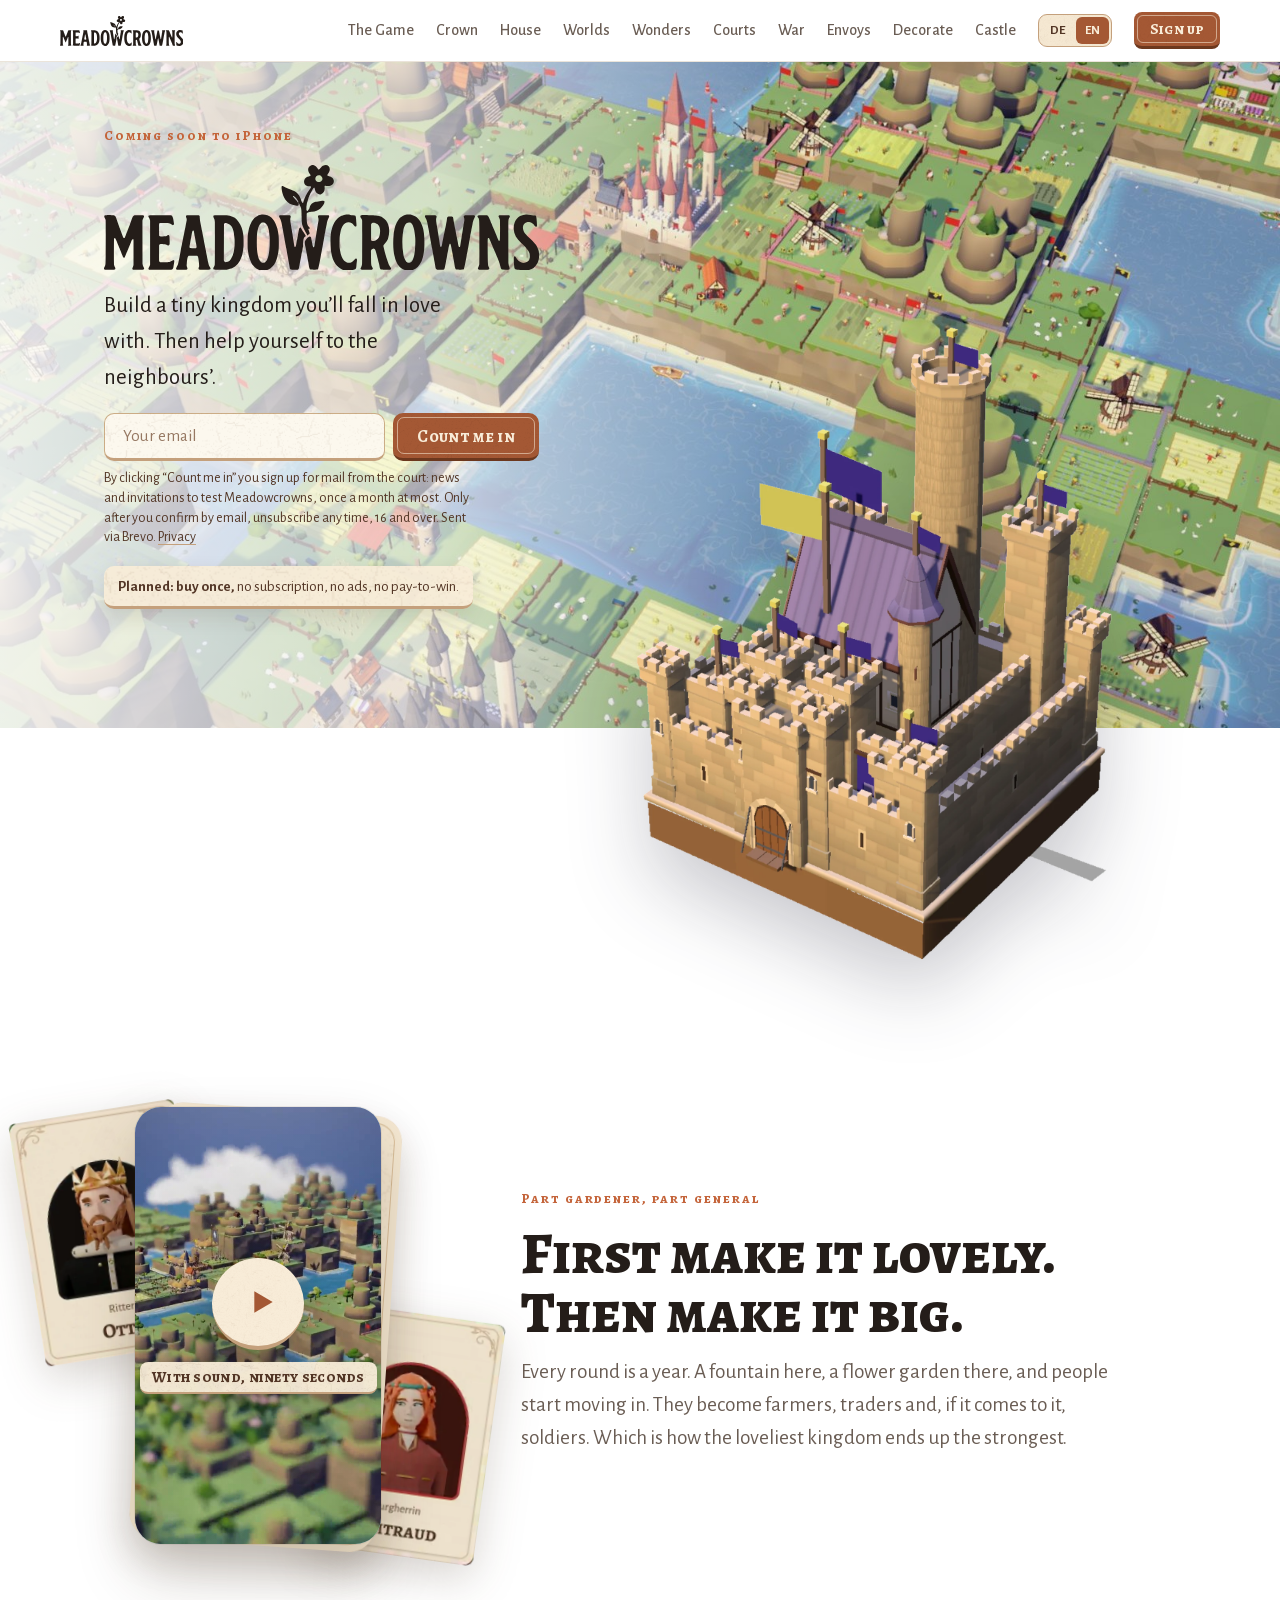
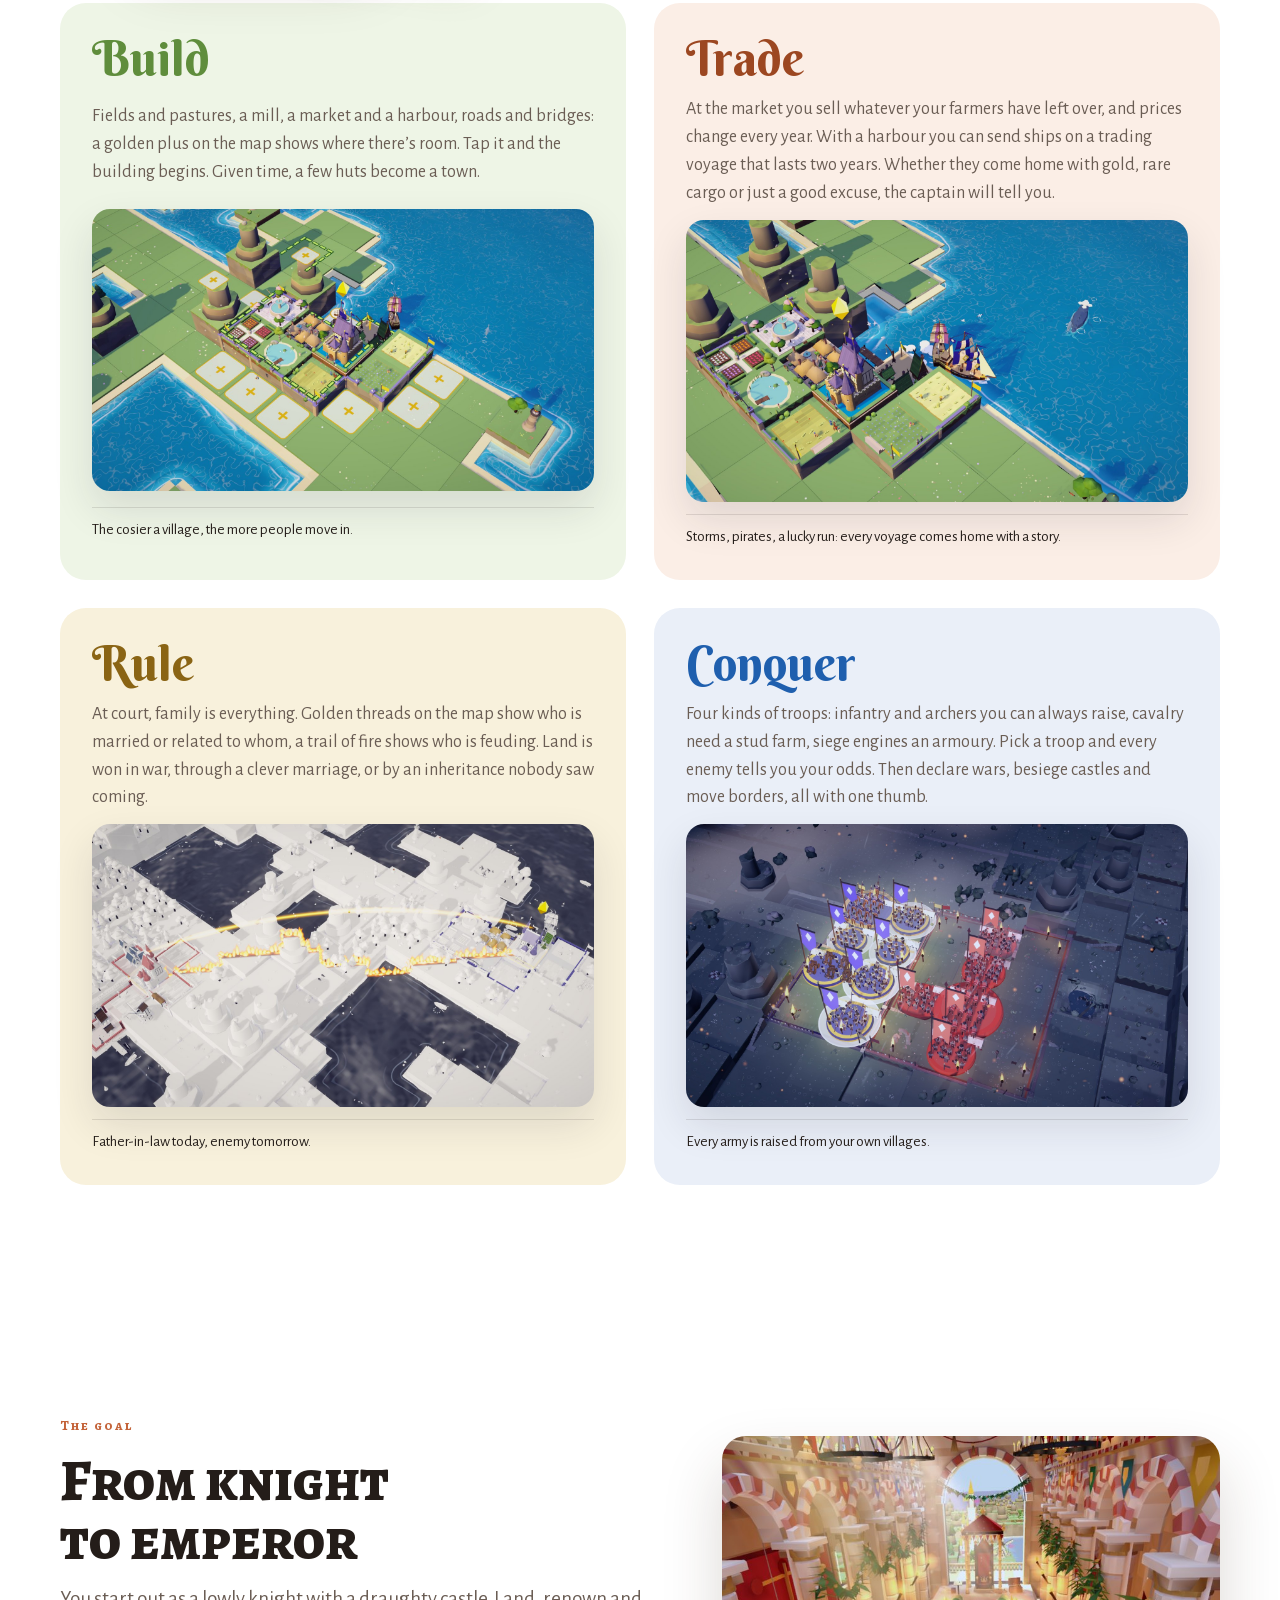
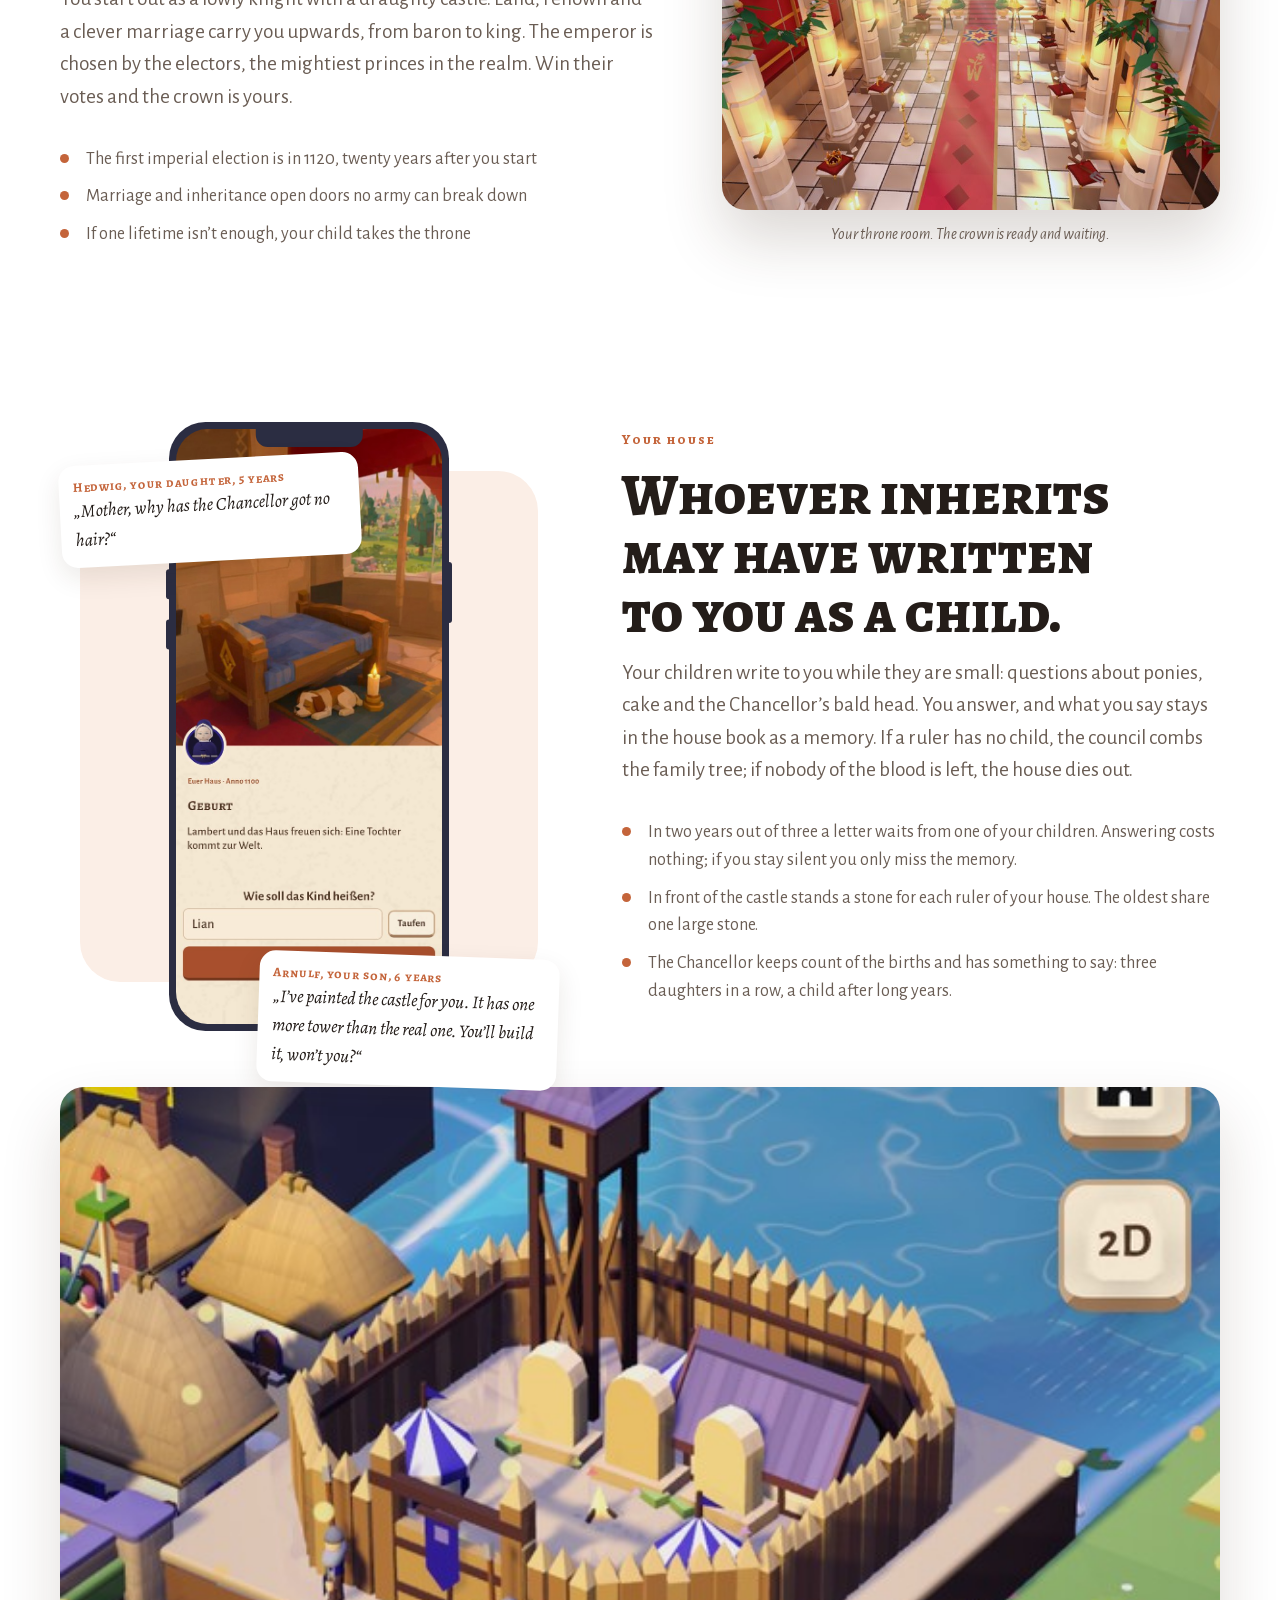
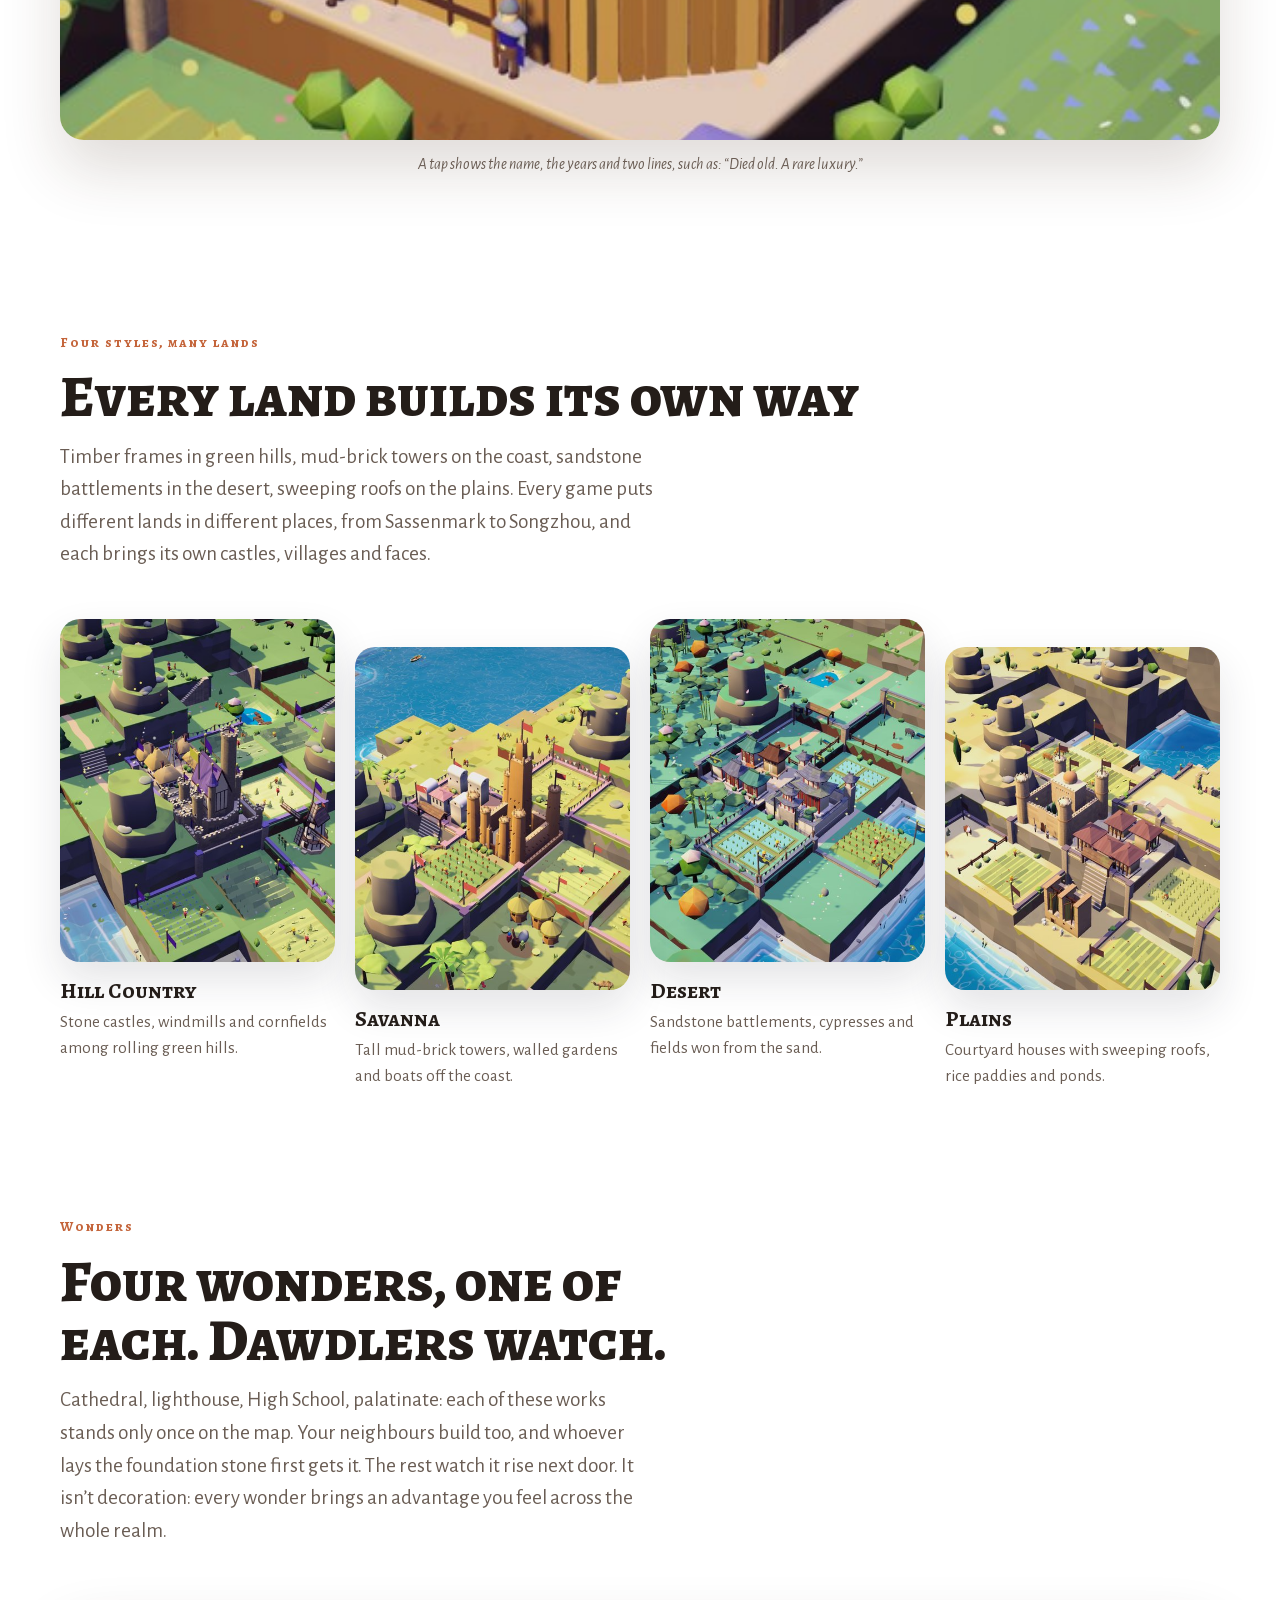
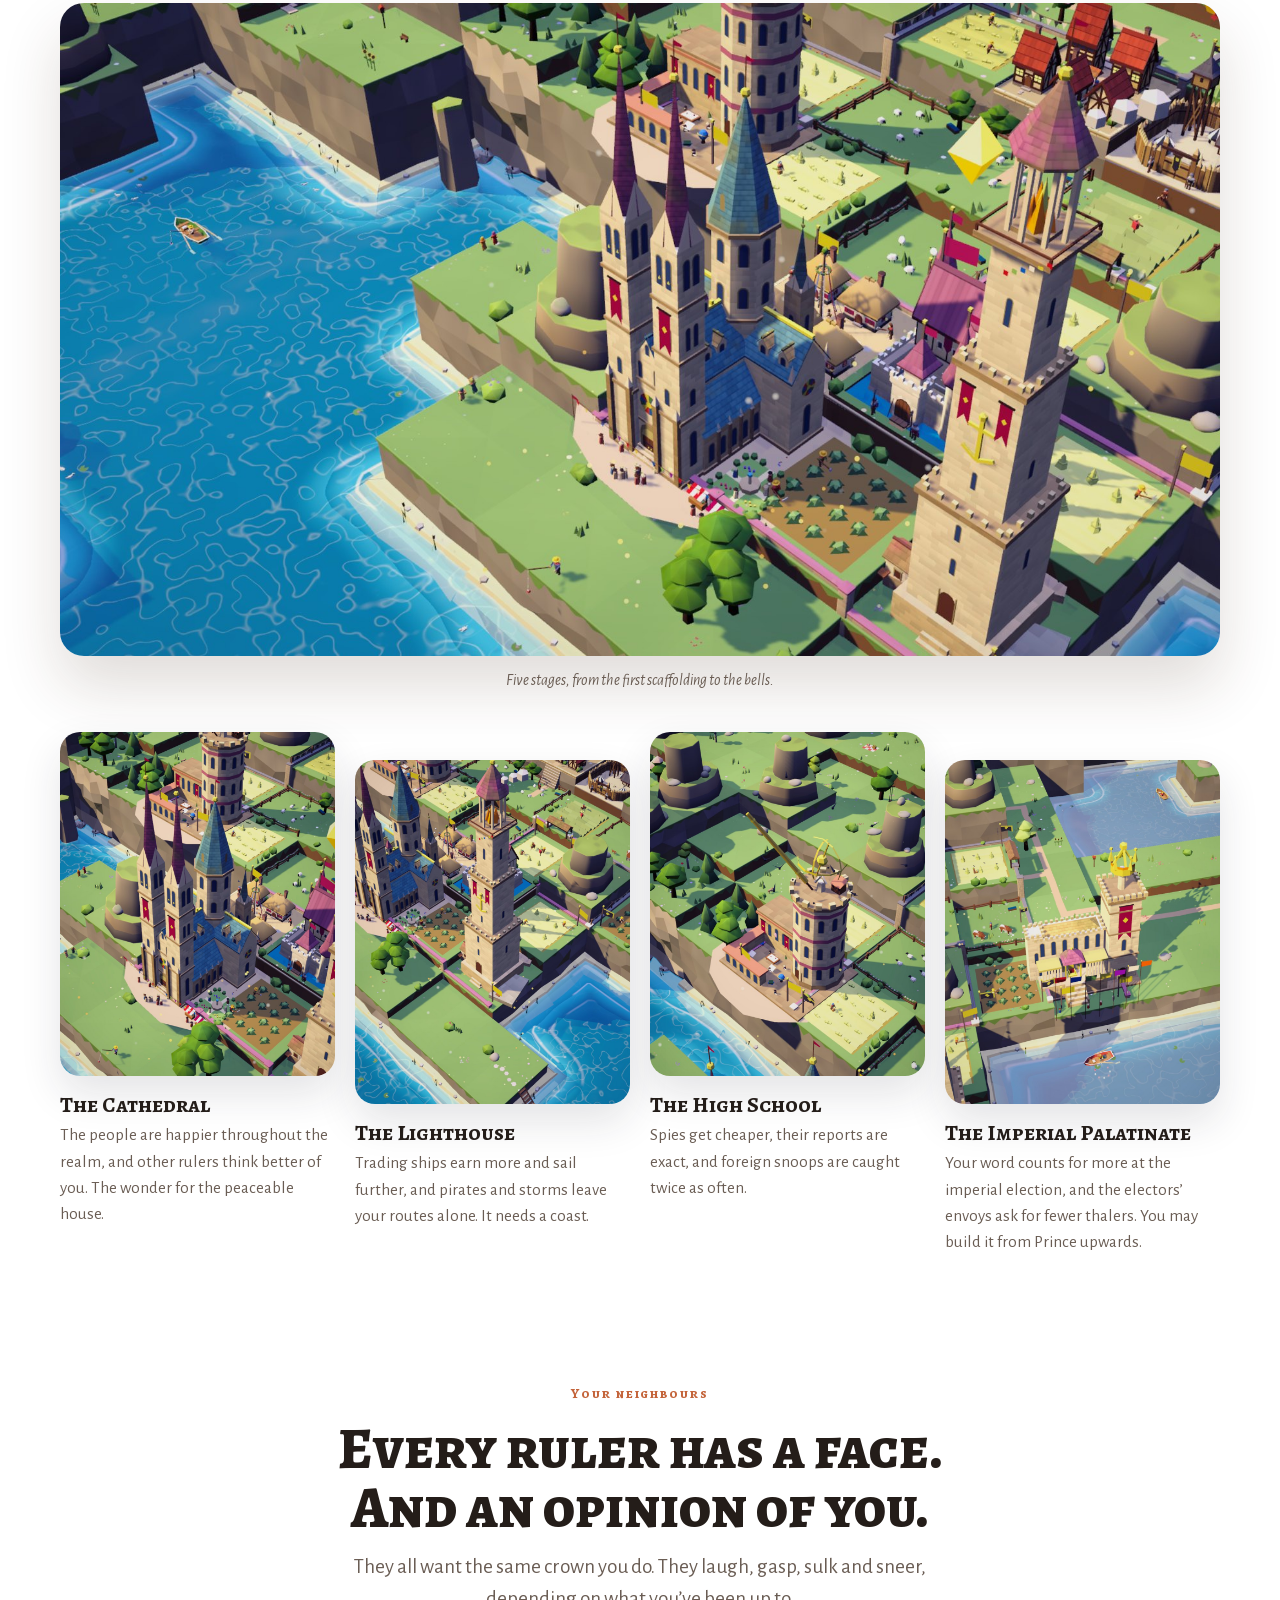
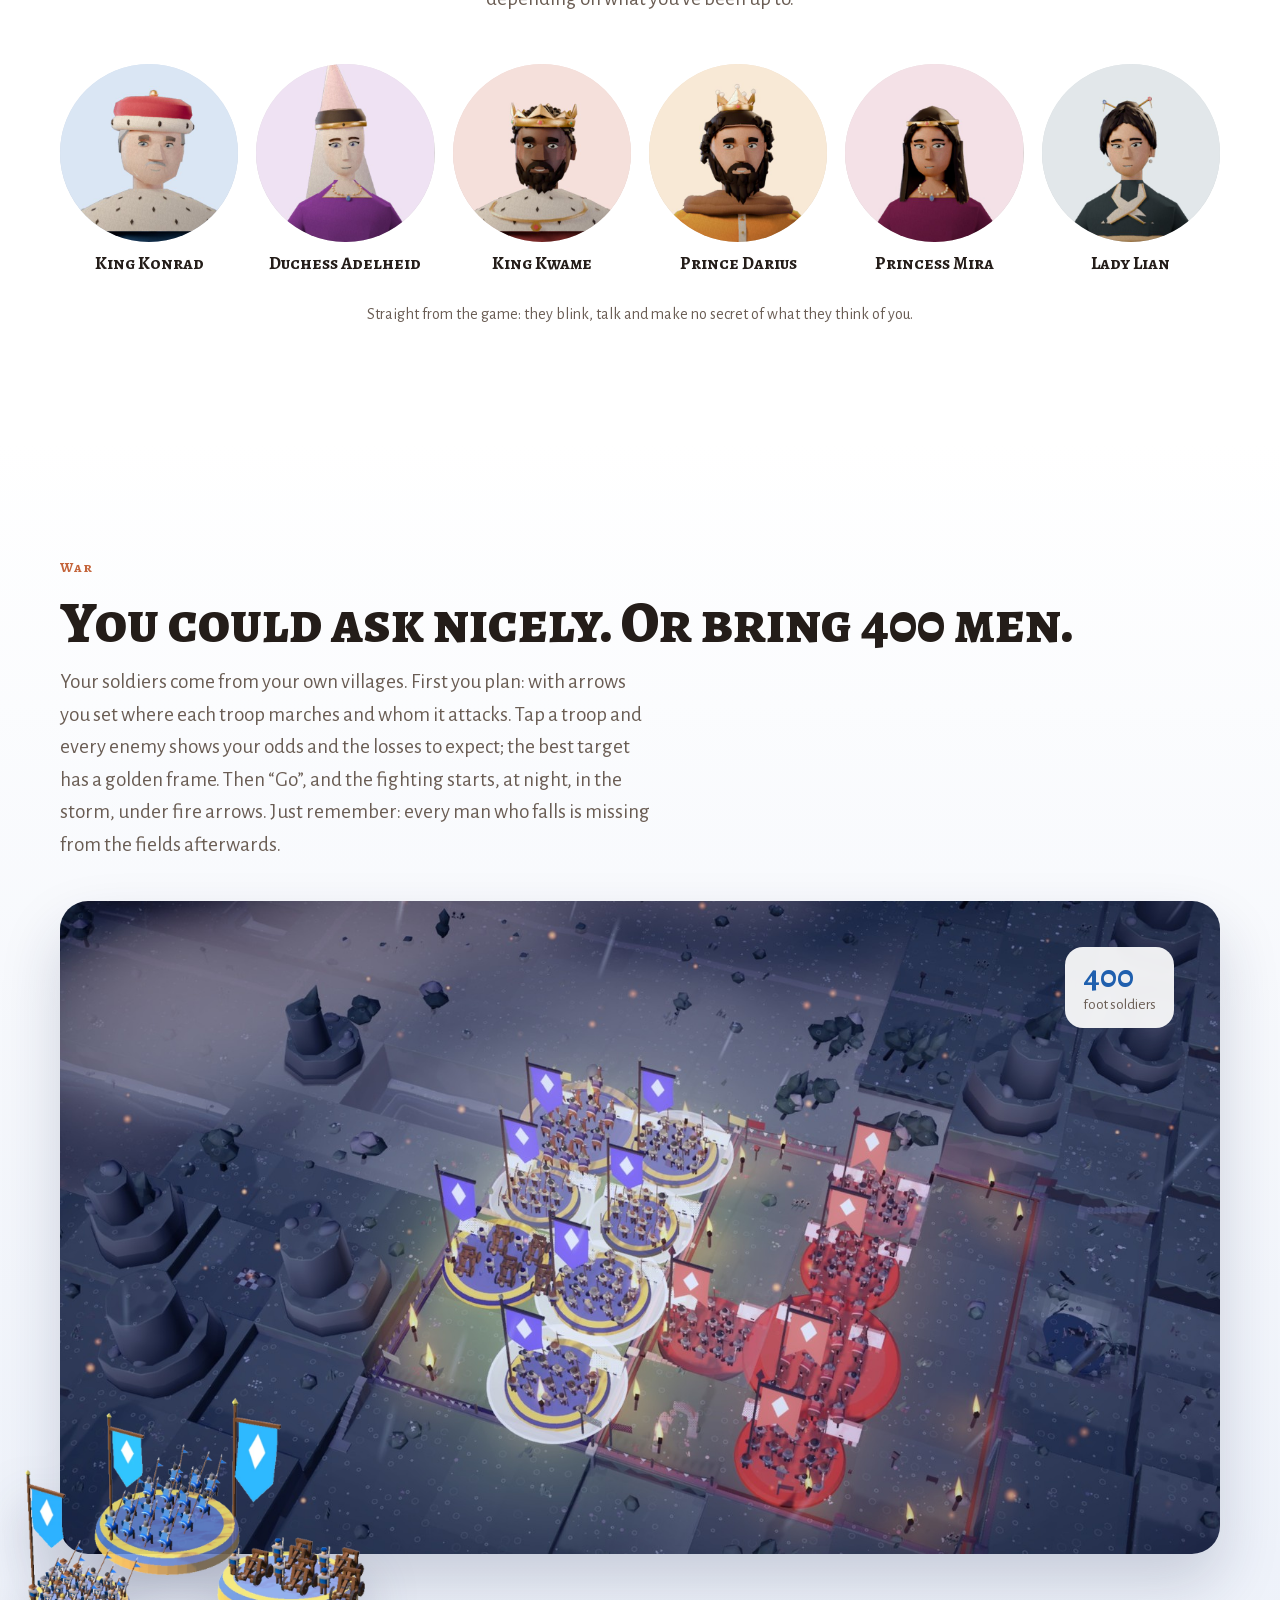
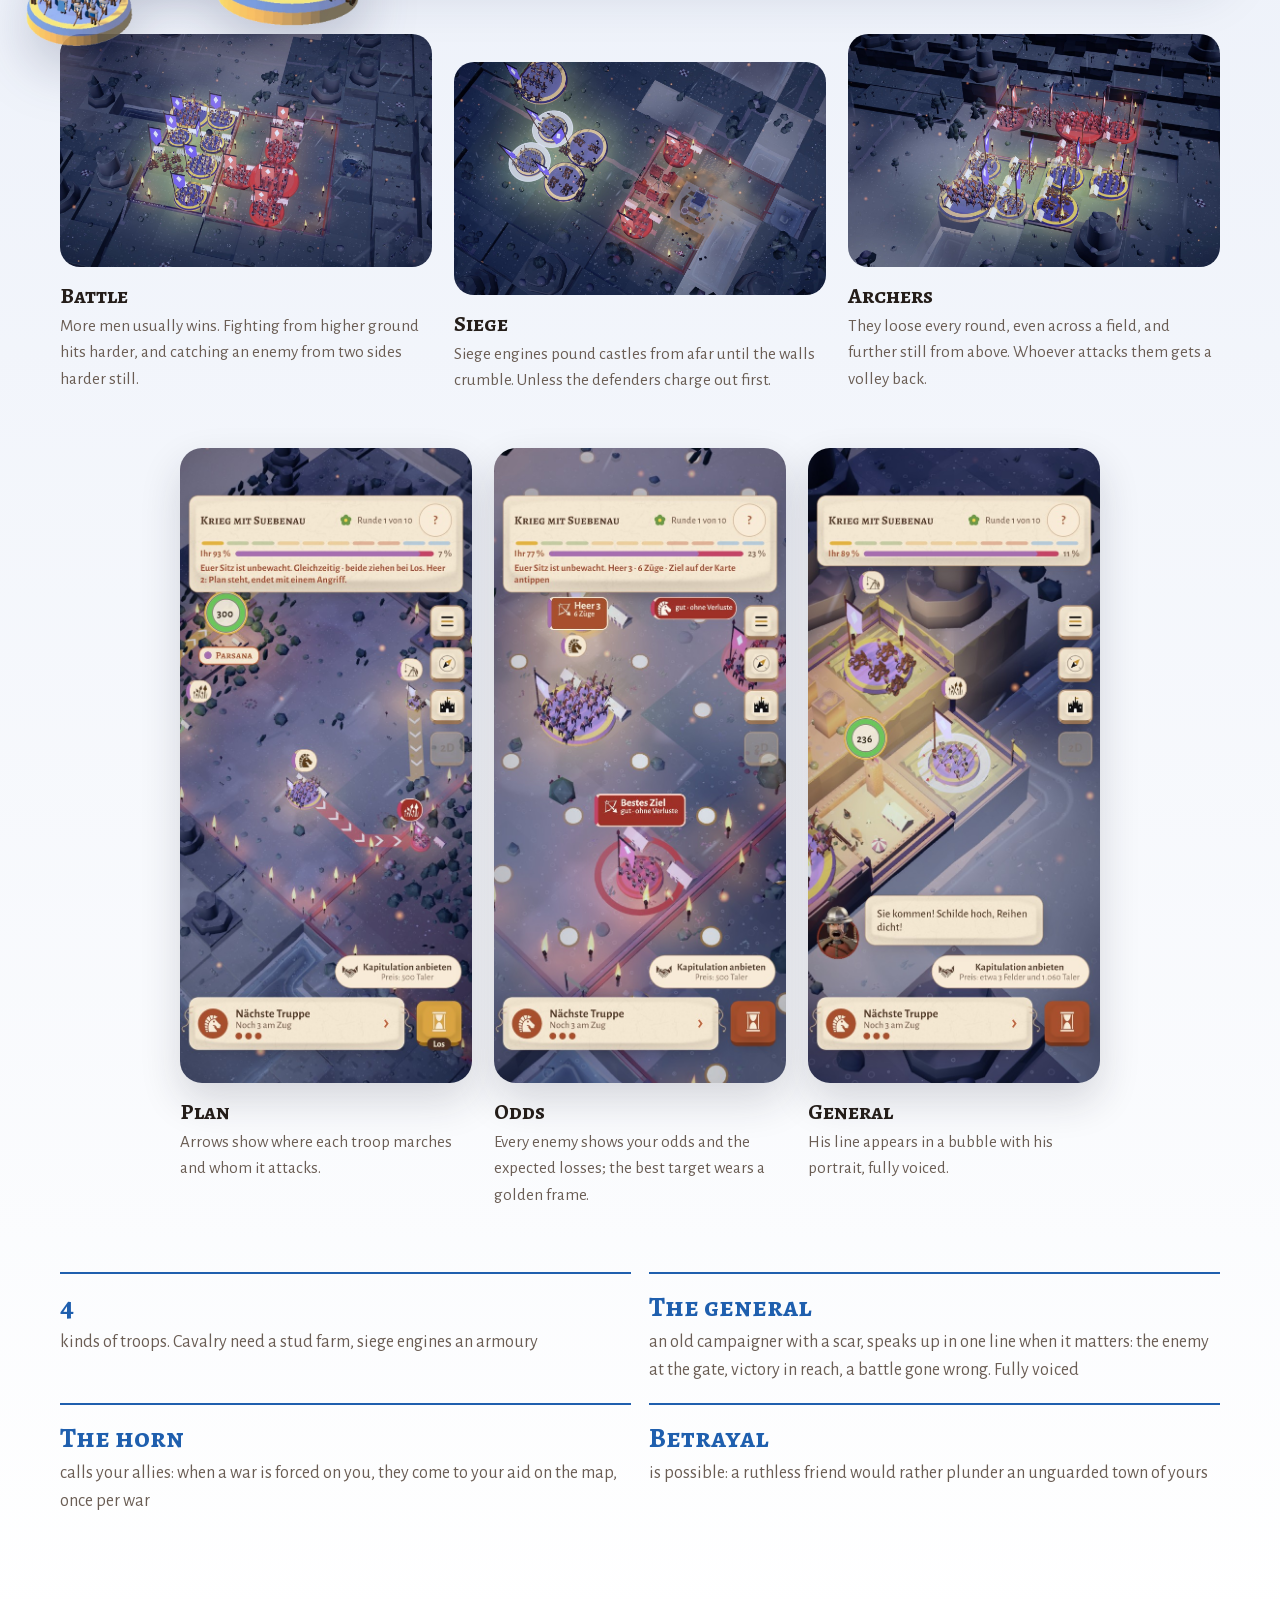
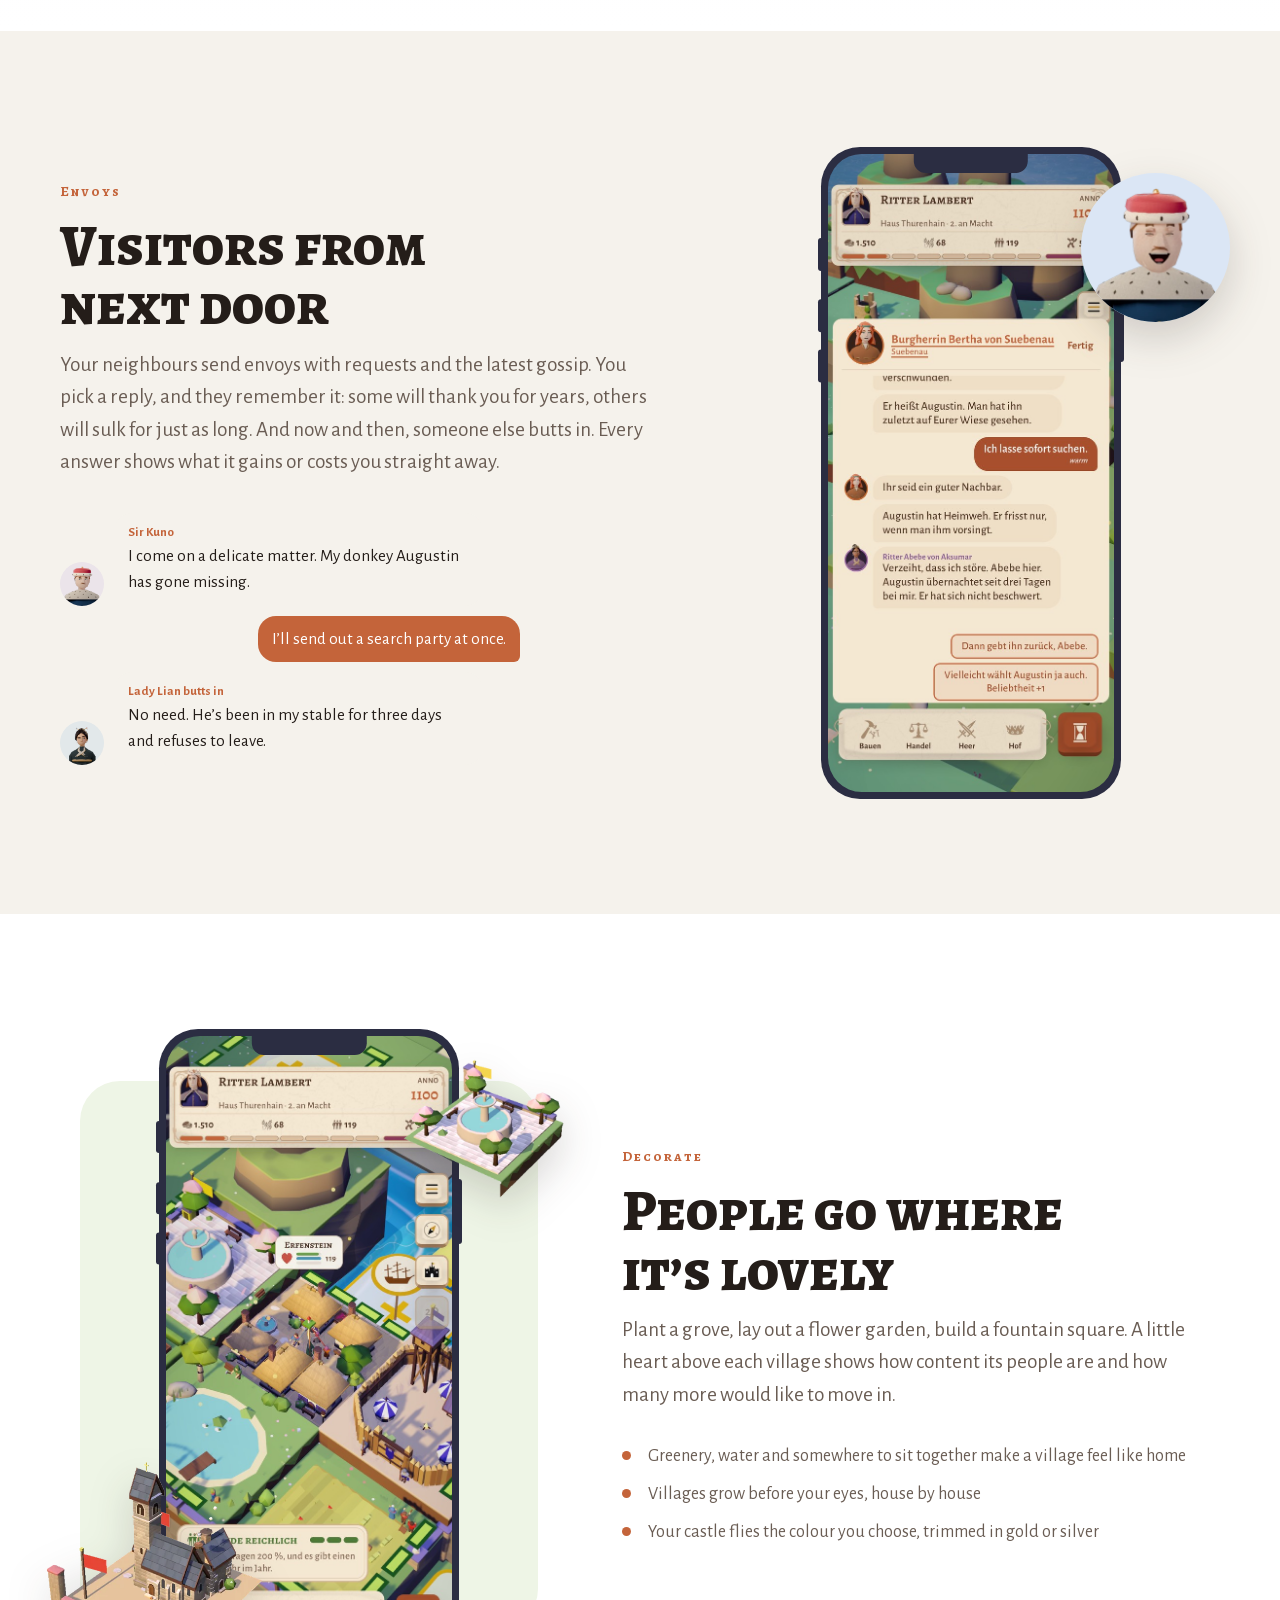
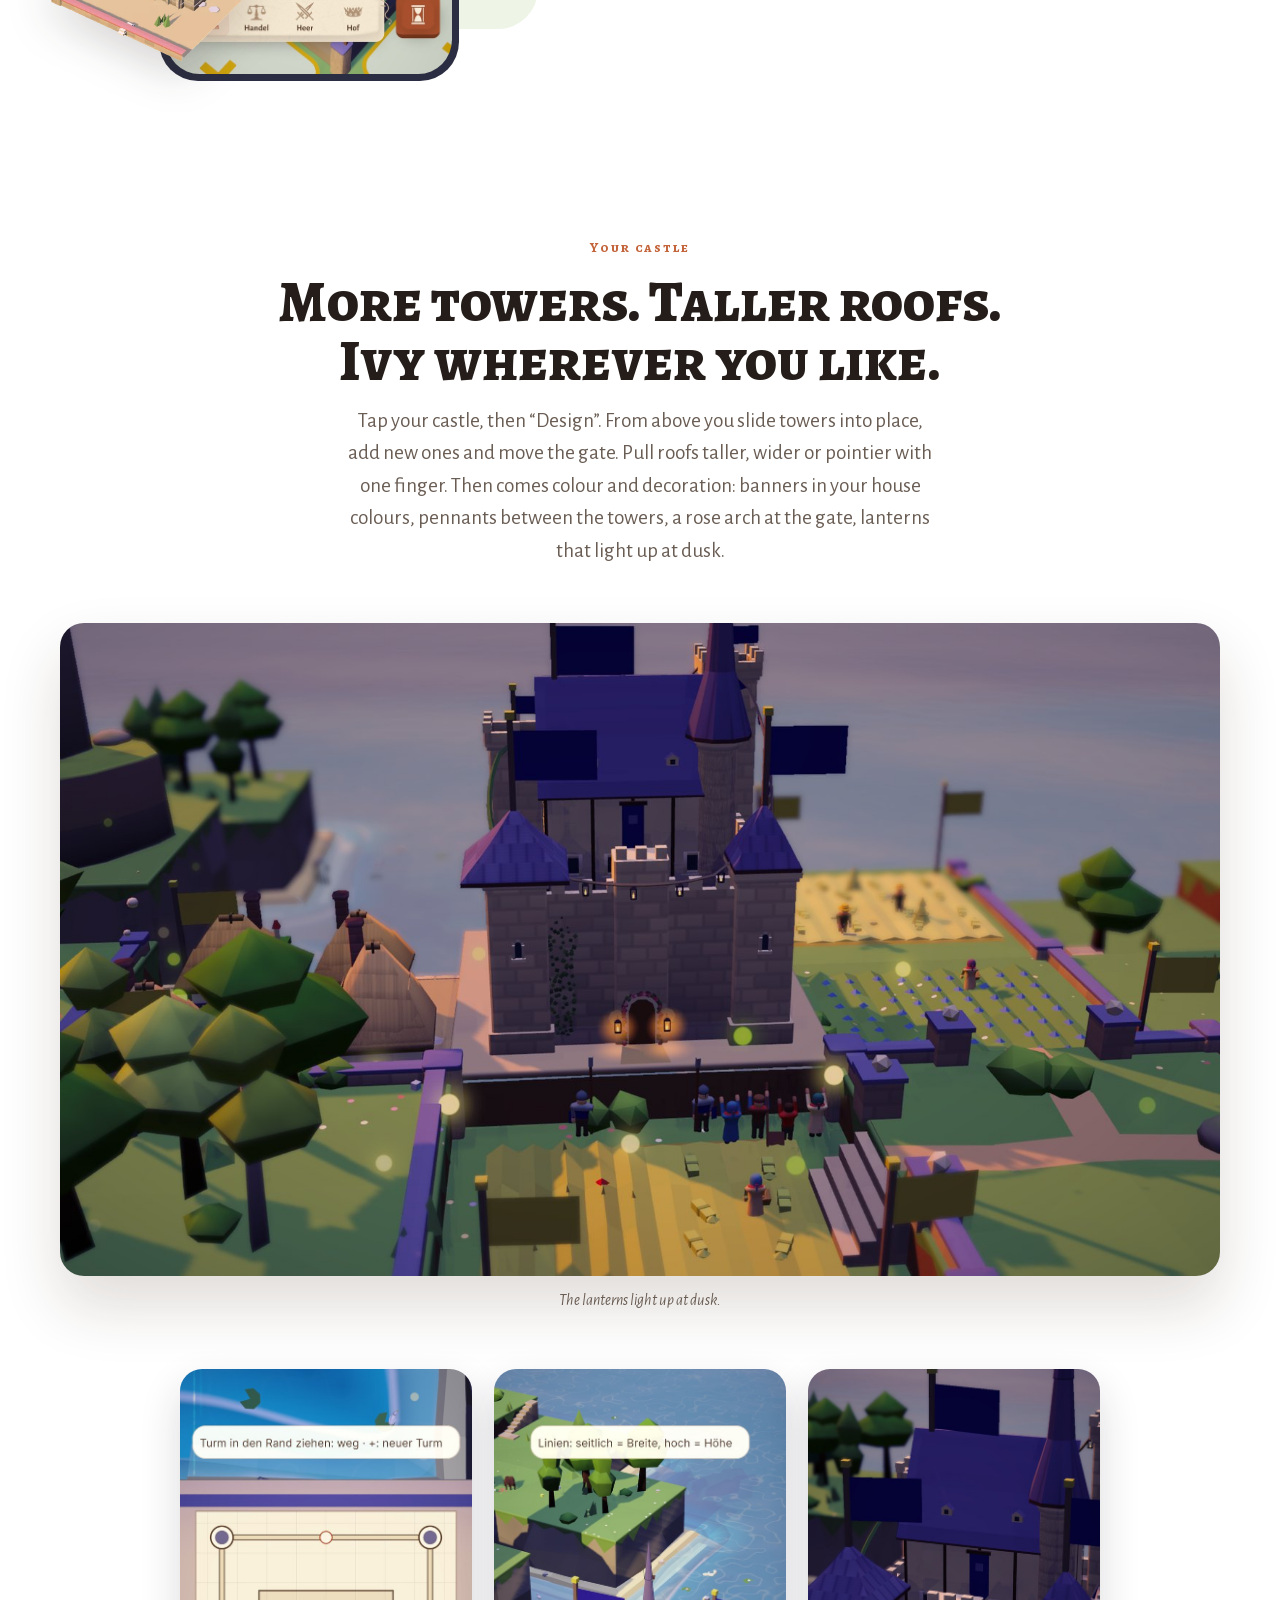
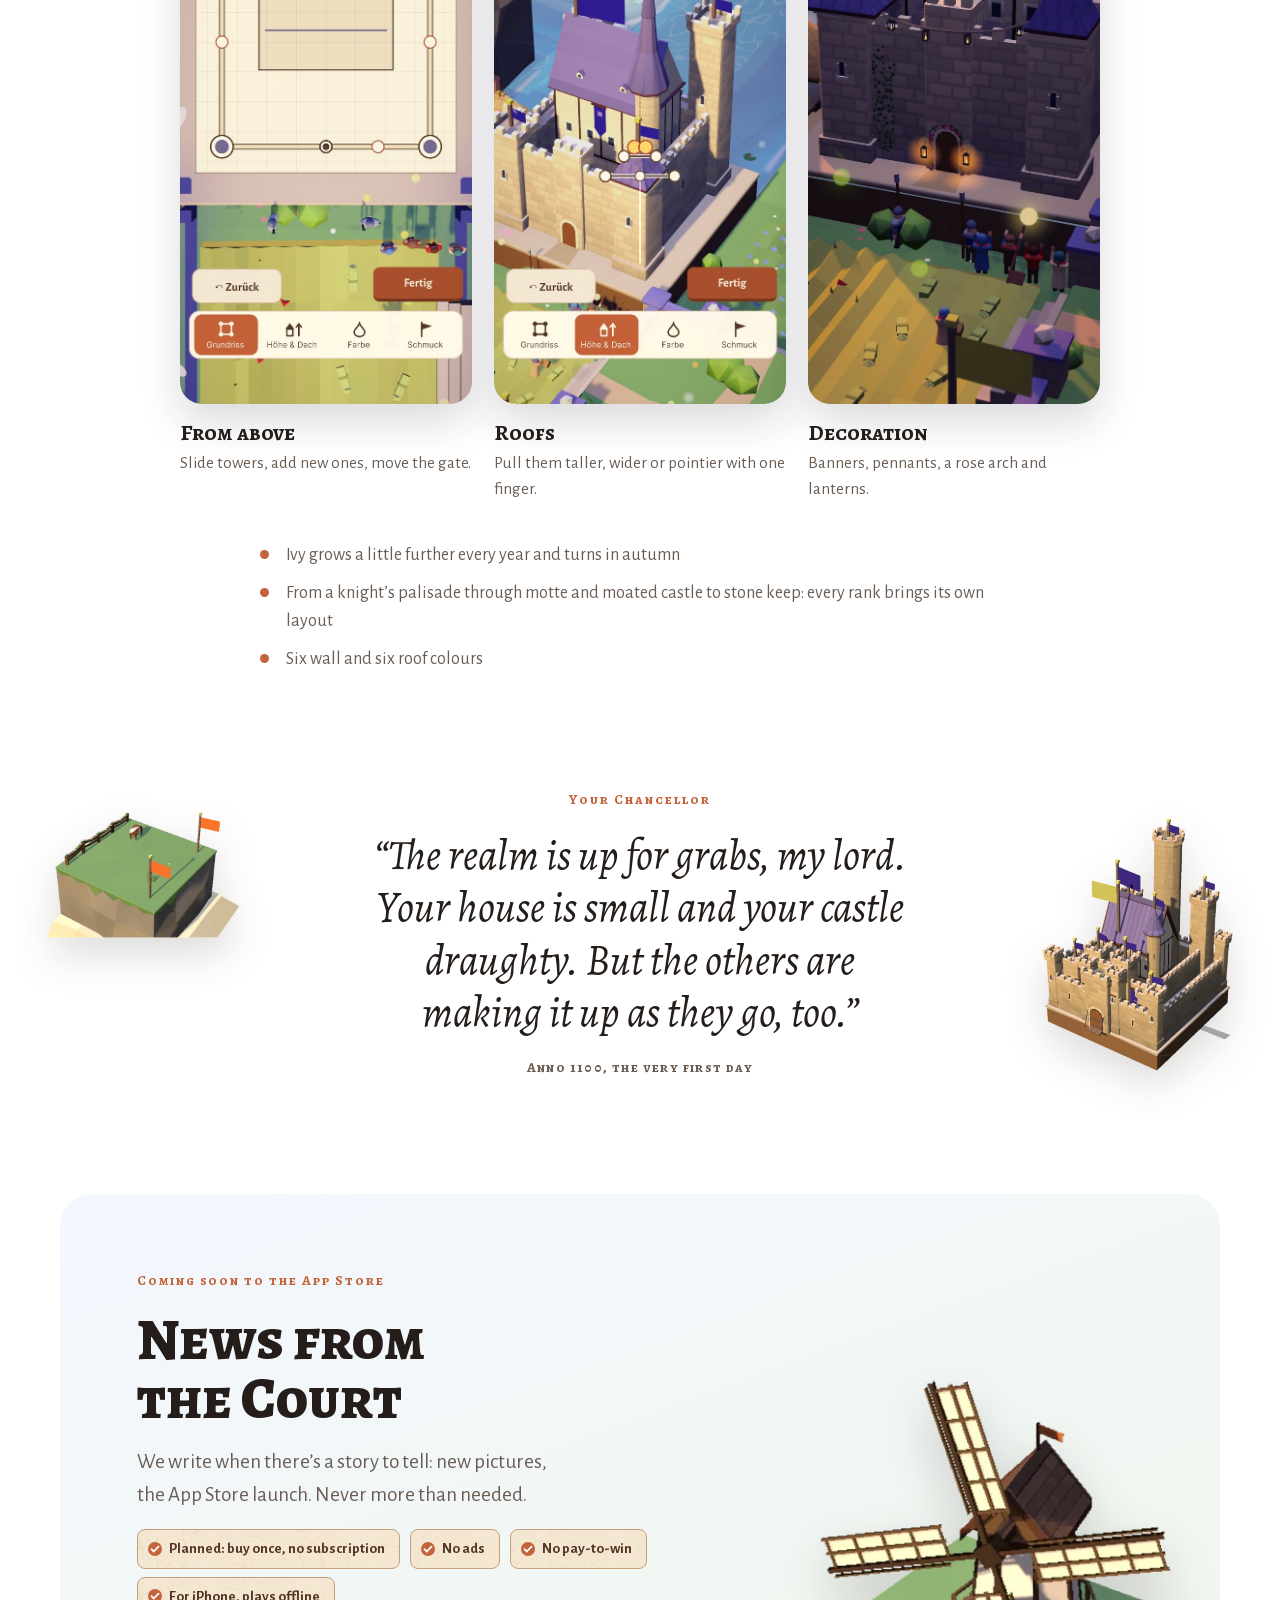
==== commit 302de9d6: "Webseite W9: neue Bilder (Burg, Krieg, Haus), eigenes Impressum und Datenschutz" ====
--- a/index.html
+++ b/index.html
@@ -607,6 +607,17 @@
 /* Wonders (W7 draft): the cathedral wide, then the four works in a row like the four styles above. */
 #wunder .lands { margin-top: 40px; }
 </style>
+<style>
+/* W9: Bildreihen im Hochformat (Krieg, Burg), Fakten in zwei Spalten, Burg-Liste */
+.phones { display: grid; grid-template-columns: repeat(3, minmax(0, 1fr)); gap: 22px; max-width: 920px; margin: 56px auto 0; }
+.phones figure { margin: 0; display: flex; flex-direction: column; gap: 12px; min-width: 0; }
+.phones img { width: 100%; height: auto; aspect-ratio: 603 / 1311; object-fit: cover; border-radius: 22px; box-shadow: 0 18px 40px rgba(30,30,50,.16); }
+.phones figcaption { color: var(--ink-2); font-size: 17px; }
+.phones figcaption b { display: block; font-family: var(--head); font-size: 22px; color: var(--ink); }
+.war .war-facts { grid-template-columns: repeat(2, minmax(0, 1fr)); }
+.burg-points { max-width: 760px; margin: 40px auto 0; }
+@media (max-width: 760px) { .phones { grid-template-columns: 1fr; max-width: 320px; } .war .war-facts { grid-template-columns: 1fr; } }
+</style>
 <header class="bar">
   <div class="wrap">
     <a class="logo" href="#top" aria-label="Meadowcrowns"><svg class="mc-logo" viewBox="0 0 3041 739" role="img" aria-hidden="true"><use href="#mc-logo"/></svg></a>
@@ -620,6 +631,7 @@
       <a class="hide-s" href="#krieg">Krieg</a>
       <a class="hide-s" href="#gespraeche">Gespräche</a>
       <a class="hide-s" href="#schmuck">Schmücken</a>
+      <a class="hide-s" href="#burg">Burg</a>
       <span class="lang" role="group" aria-label="Sprache"><button type="button" data-lang="de">DE</button><button type="button" data-lang="en">EN</button></span>
       <a class="btn small" href="#dabei">Dabei sein</a>
     </nav>
@@ -696,7 +708,7 @@
         </article>
         <article class="war">
           <h3>Erobern</h3>
-          <p>Vier Truppenarten: Fußvolk und Bogenschützen hebst du immer aus, Reiter brauchen ein Gestüt, Wurfmaschinen ein Zeughaus. Erkläre Kriege, belagere Burgen, verschieb Grenzen. Runde für Runde, alles mit einem Daumen.</p>
+          <p>Vier Truppenarten: Fußvolk und Bogenschützen hebst du immer aus, Reiter brauchen ein Gestüt, Wurfmaschinen ein Zeughaus. Wählst du eine Truppe, sagt dir jeder Feind, wie deine Aussichten stehen. Dann erklärst du Kriege, belagerst Burgen und verschiebst Grenzen, alles mit einem Daumen.</p>
           <figure class="pic"><img src="img/k-aufmarsch.jpg" alt="Blaue Heere aus Fußvolk, Reitern und Wurfmaschinen stehen einem roten Heer gegenüber"></figure>
           <p class="fact">Jedes Heer kommt aus deinen eigenen Dörfern.</p>
         </article>
@@ -753,7 +765,7 @@
       <div class="head">
         <p class="eyebrow">Vier Baustile, viele Länder</p>
         <h2>Jedes Land baut auf seine Art</h2>
-        <p class="lead">Fachwerk im Grünen, Lehmtürme an der Küste, Sandsteinzinnen in der Wüste, geschwungene Dächer in der Ebene. In jeder Partie liegen andere Länder an anderen Orten, und jedes bringt seine Burgen, Dörfer und Gesichter mit.</p>
+        <p class="lead">Fachwerk im Grünen, Lehmtürme an der Küste, Sandsteinzinnen in der Wüste, geschwungene Dächer in der Ebene. In jeder Partie liegen andere Länder an anderen Orten, von Sassenmark bis Songzhou, und jedes bringt seine Burgen, Dörfer und Gesichter mit.</p>
       </div>
       <div class="lands">
         <figure><img src="img/kultur-0.jpg" alt="Eine graue Steinburg mit Windmühle zwischen grünen Hügeln"><figcaption><b>Hügelland</b>Steinburgen, Windmühlen und Kornfelder zwischen grünen Kuppen.</figcaption></figure>
@@ -806,7 +818,7 @@
       <div class="head">
         <p class="eyebrow">Krieg</p>
         <h2>Man kann freundlich fragen. Oder mit 400 Mann.</h2>
-        <p class="lead">Deine Soldaten kommen aus deinen eigenen Dörfern. Du ziehst sie Feld für Feld über die Karte, schlägst Schlachten, belagerst Burgen. Nur: Jeder Mann, der fällt, fehlt danach auf dem Acker. Gute Feldherren rechnen damit.</p>
+        <p class="lead">Deine Soldaten kommen aus deinen eigenen Dörfern. Erst planst du: Mit Pfeilen legst du fest, wohin jede Truppe zieht und wen sie angreift. Tippst du eine Truppe an, zeigt jeder Feind deine Aussicht und deine erwarteten Verluste; das beste Ziel ist golden umrandet. Dann „Los“, und es wird gekämpft, nachts, im Gewitter, unter Feuerpfeilen. Nur: Jeder Mann, der fällt, fehlt danach auf dem Acker.</p>
       </div>
       <div class="war-hero">
         <!-- The army alive (Paul, 2026-10-31): the drill while the camera glides along the line, from as far off as the
@@ -816,12 +828,18 @@
         <div class="war-badge"><b>400</b><span>Mann Fußvolk</span></div>
       </div>
       <div class="war-grid">
-        <figure><video src="img/heer-kampf.mp4" poster="img/heer-kampf.jpg" autoplay muted loop playsinline preload="metadata" aria-label="Zwei Heere prallen in einer Staubwolke aufeinander"></video><figcaption><b>Schlacht</b>Wer mehr Leute hat, gewinnt meistens. Wer besser geübt ist und von der Anhöhe kämpft, gewinnt öfter.</figcaption></figure>
+        <figure><video src="img/heer-kampf.mp4" poster="img/heer-kampf.jpg" autoplay muted loop playsinline preload="metadata" aria-label="Zwei Heere prallen in einer Staubwolke aufeinander"></video><figcaption><b>Schlacht</b>Wer mehr Leute hat, gewinnt meistens. Von der Anhöhe schlägt man härter zu, und wer einen Feind von zwei Seiten packt, noch härter.</figcaption></figure>
         <figure><img src="img/k-belagerung.jpg" alt="Wurfmaschinen beschießen eine Burg"><figcaption><b>Belagerung</b>Wurfmaschinen beschießen Burgen aus der Ferne, bis die Mauern bröckeln. Es sei denn, die Verteidiger stürmen vorher heraus.</figcaption></figure>
-        <figure><img src="img/k-seite.jpg" alt="Blaue Heere vor der eigenen Burg, ein rotes Heer rückt heran"><figcaption><b>Feldzug</b>Truppe antippen, Ziel antippen, fertig. Wer sich allerdings verschätzt, verliert Land und guten Ruf.</figcaption></figure>
+        <figure><img src="img/k-seite.jpg" alt="Feuerpfeile fliegen bei Nacht von der Seite in ein Heer, das gegen eine Burg zieht"><figcaption><b>Bogenschützen</b>Sie schießen jede Runde, auch über ein Feld hinweg, und von oben noch weiter. Wer sie angreift, bekommt eine Salve zurück.</figcaption></figure>
+      </div>
+      <div class="phones war-phones">
+        <figure><img src="img/k-plan.jpg" alt="Der Kriegsplan: Pfeile zeigen, wohin jede Truppe zieht und wen sie angreift" loading="lazy"><figcaption><b>Planen</b>Pfeile zeigen, wohin jede Truppe zieht und wen sie angreift.</figcaption></figure>
+        <figure><img src="img/k-ziel.jpg" alt="Etiketten an den Feinden mit Aussicht und erwarteten Verlusten, das beste Ziel golden umrandet" loading="lazy"><figcaption><b>Aussicht</b>Jeder Feind zeigt deine Aussicht und die erwarteten Verluste, das beste Ziel trägt einen goldenen Rand.</figcaption></figure>
+        <figure><img src="img/k-feldherr.jpg" alt="Der Feldherr meldet sich in einer Sprechblase mit seinem Porträt" loading="lazy"><figcaption><b>Feldherr</b>Seine Zeile erscheint in einer Blase mit Porträt, mit Stimme.</figcaption></figure>
       </div>
       <ul class="war-facts">
         <li><b>4</b> Truppenarten. Reiter brauchen ein Gestüt, Wurfmaschinen ein Zeughaus</li>
+        <li><b>Der Feldherr</b> ein alter Haudegen mit Narbe, meldet sich mit einer Zeile, wenn es zählt: Feind vor dem Tor, Sieg in Reichweite, eine Schlacht, die schiefging. Mit Stimme, auf Deutsch und Englisch</li>
         <li><b>Das Horn</b> ruft Verbündete: Wenn dir ein Krieg aufgezwungen wird, kommen sie dir auf der Karte zu Hilfe, einmal pro Krieg</li>
         <li><b>Verrat</b> ist möglich: Ein skrupelloser Freund plündert dir lieber eine unbewachte Stadt</li>
       </ul>
@@ -833,7 +851,7 @@
       <div class="head">
         <p class="eyebrow">Gespräche</p>
         <h2>Besuch vom Nachbarhof</h2>
-        <p class="lead">Die Nachbarn schicken Gesandte, mit Anliegen und dem neuesten Klatsch. Du wählst eine Antwort, und sie merken sie sich: Mancher dankt es dir jahrelang, mancher grollt genauso lange. Und manchmal redet ein Dritter dazwischen.</p>
+        <p class="lead">Die Nachbarn schicken Gesandte, mit Anliegen und dem neuesten Klatsch. Du wählst eine Antwort, und sie merken sie sich: Mancher dankt es dir jahrelang, mancher grollt genauso lange. Und manchmal redet ein Dritter dazwischen. Auf jeder Antwort steht, was sie dir sofort bringt oder kostet.</p>
         <div class="chat" aria-label="Beispiel eines Gesprächs">
           <div class="bubble" style="--c:#ebe4ea"><img src="img/faces/king_ermine-worried.webp" alt=""><p><small>Ritter Kuno</small>Ich komme in heikler Sache. Mein Esel Augustin ist verschwunden.</p></div>
           <div class="bubble me"><p>Ich lasse sofort suchen.</p></div>
@@ -868,6 +886,29 @@
     </div>
   </section>
 
+  <section id="burg" style="padding-top:40px">
+    <div class="wrap">
+      <div class="head" style="align-items:center;text-align:center">
+        <p class="eyebrow">Deine Burg</p>
+        <h2>Mehr Türme. Höhere Dächer. Efeu, wo du willst.</h2>
+        <p class="lead">Tipp auf deine Burg, dann auf „Gestalten“. Von oben schiebst du Türme an ihren Platz, setzt neue dazu und verlegst das Tor. Dächer ziehst du mit dem Finger höher, breiter oder spitzer. Dann kommen Farbe und Schmuck: Fahnen in deiner Hausfarbe, Wimpel zwischen den Türmen, ein Rosenbogen am Tor, Laternen, die ab der Dämmerung leuchten.</p>
+      </div>
+      <figure class="steine">
+        <img src="img/burg-schmuck.jpg" alt="Eine geschmückte Burg in der Dämmerung, Laternen leuchten am Tor" loading="lazy">
+        <figcaption>Ab der Dämmerung leuchten die Laternen.</figcaption>
+      </figure>
+      <div class="phones">
+        <figure><img src="img/burg-grundriss.jpg" alt="Die Burg von oben: Türme und Tor lassen sich verschieben" loading="lazy"><figcaption><b>Von oben</b>Türme verschieben, neue setzen, das Tor verlegen.</figcaption></figure>
+        <figure><img src="img/burg-dach.jpg" alt="Ein Dach wird mit dem Finger höher gezogen, goldene Linien und ein Griff zeigen es an" loading="lazy"><figcaption><b>Dächer</b>Mit dem Finger höher, breiter oder spitzer ziehen.</figcaption></figure>
+        <figure><img src="img/burg-schmuck-hoch.jpg" alt="Die fertig geschmückte Burg mit Fahnen, Wimpeln und Laternen" loading="lazy"><figcaption><b>Schmuck</b>Fahnen, Wimpel, Rosenbogen und Laternen.</figcaption></figure>
+      </div>
+      <ul class="points burg-points">
+        <li>Efeu wächst jedes Jahr ein Stück weiter und färbt sich im Herbst</li>
+        <li>Vom Pfahlring des Ritters über Motte und Wasserburg bis zur Steinburg: Jede Stufe bringt ihren eigenen Grundriss mit</li>
+        <li>Sechs Mauer- und sechs Dachfarben</li>
+      </ul>
+    </div>
+  </section>
 
   <section style="padding-top:0">
     <div class="wrap quote">
@@ -906,8 +947,8 @@
 
 <footer>
   <div class="wrap">
-    <span>Meadowcrowns · ein Spiel von Studio Jiminy</span>
-    <span class="legal"><a href="https://jiminy.de/impressum.html">Impressum</a> · <a href="https://jiminy.de/datenschutz.html">Datenschutz</a> · Musik: <a href="https://opengameart.org/users/randommind" rel="noopener">RandomMind</a> (CC0)</span>
+    <span>Meadowcrowns · ein Spiel von Paul Svoboda</span>
+    <span class="legal"><a href="impressum.html">Impressum</a> · <a href="datenschutz.html">Datenschutz</a> · Musik: <a href="https://opengameart.org/users/randommind" rel="noopener">RandomMind</a> (CC0)</span>
     <span class="mock">Alle Bilder aus dem Spiel</span>
   </div>
 </footer>
@@ -920,8 +961,8 @@
 // the newsletter comes soon. A page on claude.ai cannot reach Brevo (its frame blocks other hosts).
 var SIGNUP = { de: "https://5d178f48.sibforms.com/serve/[base64]", en: "https://5d178f48.sibforms.com/serve/[base64]" };
 var LEGAL = {
-  de: { privacy: "https://jiminy.de/datenschutz.html", brevo: "https://www.brevo.com/de/legal/privacypolicy/" },
-  en: { privacy: "https://jiminy.de/datenschutz.html#en", brevo: "https://www.brevo.com/en/legal/privacypolicy/" }
+  de: { privacy: "datenschutz.html", imprint: "impressum.html", brevo: "https://www.brevo.com/de/legal/privacypolicy/" },
+  en: { privacy: "datenschutz.html#en", imprint: "impressum.html#en", brevo: "https://www.brevo.com/en/legal/privacypolicy/" }
 };
 var JOIN_TEXT = {
   de: { button: "Dabei sein", ok: "Fast geschafft! Schau in dein Postfach und bestätige deine Anmeldung.",
@@ -929,13 +970,13 @@
         invalid: "Bitte gib eine gültige E-Mail-Adresse ein.",
         soonLead: "Meadowcrowns erscheint bald. Die Anmeldung zum Newsletter, der dir Bescheid sagt, kommt in Kürze.",
         top: function (l) { return "Mit Klick auf „Ich will dabei sein“ meldest du dich für Post vom Hof an: Neuigkeiten und Einladungen zum Testen von Meadowcrowns, höchstens einmal im Monat. Erst nach Bestätigung per Mail, jederzeit abbestellbar, ab 16 Jahren. Versand über Brevo. <a href=\"" + l.privacy + "\">Datenschutz</a>"; },
-        bottom: function (l) { return "Mit Klick auf „Dabei sein“ willigst du freiwillig ein, dass Studio Jiminy dir gelegentlich Post vom Hof schickt: Neuigkeiten zu Meadowcrowns und Einladungen zum Testen, höchstens einmal im Monat. Erst kommt eine Mail mit einem Bestätigungslink; erst wenn du ihn antippst, stehst du auf der Liste. Abmelden geht jederzeit über den Link in jeder Mail. Ab 16 Jahren. Versand über Brevo (Brevo GmbH, Berlin), das einige Daten auch zur eigenen Betrugserkennung nutzt. Mehr in der <a href=\"" + l.privacy + "\">Datenschutzerklärung</a> und in den <a href=\"" + l.brevo + "\" rel=\"noopener\">Datenschutzhinweisen von Brevo</a>."; } },
+        bottom: function (l) { return "Mit Klick auf „Dabei sein“ willigst du freiwillig ein, dass Paul Svoboda (Anbieter von Meadowcrowns, siehe <a href=\"" + l.imprint + "\">Impressum</a>) dir gelegentlich Post vom Hof schickt: Neuigkeiten zu Meadowcrowns und Einladungen zum Testen, höchstens einmal im Monat. Erst kommt eine Mail mit einem Bestätigungslink; erst wenn du ihn antippst, stehst du auf der Liste. Abmelden geht jederzeit über den Link in jeder Mail. Ab 16 Jahren. Versand über Brevo (Brevo GmbH, Berlin), das einige Daten auch zur eigenen Betrugserkennung nutzt. Mehr in der <a href=\"" + l.privacy + "\">Datenschutzerklärung</a> und in den <a href=\"" + l.brevo + "\" rel=\"noopener\">Datenschutzhinweisen von Brevo</a>."; } },
   en: { button: "Count me in", ok: "Almost there! Check your inbox and confirm your sign-up.",
         fail: "Something went wrong. Please try again.",
         invalid: "Please enter a valid email address.",
         soonLead: "Meadowcrowns is coming soon. Sign-up for a newsletter to let you know is on its way.",
         top: function (l) { return "By clicking “Count me in” you sign up for mail from the court: news and invitations to test Meadowcrowns, once a month at most. Only after you confirm by email, unsubscribe any time, 16 and over. Sent via Brevo. <a href=\"" + l.privacy + "\">Privacy</a>"; },
-        bottom: function (l) { return "By clicking “Count me in” you voluntarily agree that Studio Jiminy may send you mail from the court now and then: news about Meadowcrowns and invitations to test it, once a month at most. First you get an email with a confirmation link; you are only on the list once you tap it. You can unsubscribe any time with the link in every email. 16 and over. Sent via Brevo (Brevo GmbH, Berlin), which also uses some data for its own fraud detection. More in our <a href=\"" + l.privacy + "\">privacy policy</a> and in <a href=\"" + l.brevo + "\" rel=\"noopener\">Brevo’s privacy notice</a>."; } }
+        bottom: function (l) { return "By clicking “Count me in” you voluntarily agree that Paul Svoboda (provider of Meadowcrowns, see the <a href=\"" + l.imprint + "\">legal notice</a>) may send you mail from the court now and then: news about Meadowcrowns and invitations to test it, once a month at most. First you get an email with a confirmation link; you are only on the list once you tap it. You can unsubscribe any time with the link in every email. 16 and over. Sent via Brevo (Brevo GmbH, Berlin), which also uses some data for its own fraud detection. More in our <a href=\"" + l.privacy + "\">privacy policy</a> and in <a href=\"" + l.brevo + "\" rel=\"noopener\">Brevo’s privacy notice</a>."; } }
 };
 var pageLoaded = Date.now();
 // Per language: a form is offered only if that language has a Brevo address. Otherwise the forms and consent lines stay
@@ -1091,8 +1132,8 @@
 <script>
 // Language: German in the page, English from this table. German for Germany, Austria, Switzerland and Liechtenstein
 // (by time zone or a browser language with that region), English everywhere else; the switch remembers the choice.
-var EN = {"Haus": "House", "Wunder": "Wonders", "Dein Haus": "Your house", "Wer erbt, hat dir vielleicht als Kind geschrieben.": "Whoever inherits may have written to you as a child.", "Deine Kinder melden sich bei dir, solange sie klein sind: mit Fragen über Ponys, Kuchen und die Glatze des Kanzlers. Du antwortest, und was du sagst, bleibt als Erinnerung im Hausbuch. Hat ein Herrscher kein Kind, fragt der Hofrat den Stammbaum ab; bleibt niemand vom Blut, erlischt das Haus.": "Your children write to you while they are small: questions about ponies, cake and the Chancellor’s bald head. You answer, and what you say stays in the house book as a memory. If a ruler has no child, the council combs the family tree; if nobody of the blood is left, the house dies out.", "In zwei von drei Jahren wartet ein Brief von einem deiner Kinder. Antworten kostet nichts; wer schweigt, verpasst nur die Erinnerung.": "In two years out of three a letter waits from one of your children. Answering costs nothing; if you stay silent you only miss the memory.", "Vor der Burg steht ein Stein für jeden Herrscher deines Hauses. Die ältesten teilen sich einen großen.": "In front of the castle stands a stone for each ruler of your house. The oldest share one large stone.", "Der Kanzler zählt die Geburten mit und hat etwas dazu zu sagen: drei Töchter hintereinander, ein spätes Kind.": "The Chancellor keeps count of the births and has something to say: three daughters in a row, a child after long years.", "Hedwig, Eure Tochter, 5 Jahre": "Hedwig, your daughter, 5 years", "Mutter, warum hat der Kanzler keine Haare?": "Mother, why has the Chancellor got no hair?", "Arnulf, Euer Sohn, 6 Jahre": "Arnulf, your son, 6 years", "Ich habe Euch die Burg gemalt. Sie hat einen Turm mehr als in echt. Den baut Ihr noch, oder?": "I’ve painted the castle for you. It has one more tower than the real one. You’ll build it, won’t you?", "Ein Tipp nennt Name, Jahre und zwei Zeilen, etwa: „Starb alt. Ein seltener Luxus.“": "A tap shows the name, the years and two lines, such as: “Died old. A rare luxury.”", "Wunderbauten": "Wonders", "Vier Wunder, je einmal. Wer trödelt, schaut zu.": "Four wonders, one of each. Dawdlers watch.", "Dom, Leuchtturm, Hohe Schule, Kaiserpfalz: Jedes dieser Werke steht nur einmal auf der Karte. Deine Nachbarn bauen mit, und wer den Grundstein zuerst legt, bekommt es. Die anderen sehen zu, wie es bei ihm wächst. Schmuck ist es nicht: Jedes Wunder bringt einen Vorteil, den du im ganzen Reich merkst.": "Cathedral, lighthouse, High School, palatinate: each of these works stands only once on the map. Your neighbours build too, and whoever lays the foundation stone first gets it. The rest watch it rise next door. It isn’t decoration: every wonder brings an advantage you feel across the whole realm.", "Fünf Baustufen, vom ersten Gerüst bis zu den Glocken.": "Five stages, from the first scaffolding to the bells.", "<b>Der Dom</b>Das Volk ist im ganzen Reich zufriedener, und die anderen Herrscher denken besser von dir. Das Wunder für das friedliche Haus.": "<b>The Cathedral</b>The people are happier throughout the realm, and other rulers think better of you. The wonder for the peaceable house.", "<b>Der Leuchtturm</b>Handelsschiffe bringen mehr ein und fahren weiter, und Piraten und Stürme meiden deine Routen. Er braucht Küste.": "<b>The Lighthouse</b>Trading ships earn more and sail further, and pirates and storms leave your routes alone. It needs a coast.", "<b>Die Hohe Schule</b>Spione werden billiger, ihre Berichte stimmen aufs Genaue, und fremde Spitzel werden doppelt so oft gefasst.": "<b>The High School</b>Spies get cheaper, their reports are exact, and foreign snoops are caught twice as often.", "<b>Die Kaiserpfalz</b>Bei der Kaiserwahl zählt dein Wort mehr, und die Gesandten der Kurfürsten wollen weniger Taler. Gebaut wird sie ab Fürst.": "<b>The Imperial Palatinate</b>Your word counts for more at the imperial election, and the electors’ envoys ask for fewer thalers. You may build it from Prince upwards.", "Vier Truppenarten: Fußvolk und Bogenschützen hebst du immer aus, Reiter brauchen ein Gestüt, Wurfmaschinen ein Zeughaus. Erkläre Kriege, belagere Burgen, verschieb Grenzen. Runde für Runde, alles mit einem Daumen.": "Four kinds of troops: foot soldiers and archers you can always raise, cavalry need a stud farm, siege engines an armoury. Declare war, besiege castles, redraw borders. Round by round, all with one thumb.", "<b>4</b> Truppenarten. Reiter brauchen ein Gestüt, Wurfmaschinen ein Zeughaus": "<b>4</b> kinds of troops. Cavalry need a stud farm, siege engines an armoury", "<b>Das Horn</b> ruft Verbündete: Wenn dir ein Krieg aufgezwungen wird, kommen sie dir auf der Karte zu Hilfe, einmal pro Krieg": "<b>The horn</b> calls your allies: when a war is forced on you, they come to your aid on the map, once per war", "<b>Verrat</b> ist möglich: Ein skrupelloser Freund plündert dir lieber eine unbewachte Stadt": "<b>Betrayal</b> is possible: a ruthless friend would rather plunder an unguarded town of yours", "Das Spiel": "The Game", "Krone": "Crown", "Welten": "Worlds", "Höfe": "Courts", "Krieg": "War", "Gespräche": "Envoys", "Schmücken": "Decorate", "Dabei sein": "Sign up", "Bau dir ein kleines Königreich zum Verlieben. Und dann eins von den Nachbarn dazu.": "Build a tiny kingdom you’ll fall in love with. Then help yourself to the neighbours’.", "Ich will dabei sein": "Count me in", "<b>Geplant: einmal kaufen,</b> ohne Abo, ohne Werbung, ohne Pay-to-Win.": "<b>Planned: buy once,</b> no subscription, no ads, no pay-to-win.", "Halb Gärtner, halb Feldherr": "Part gardener, part general", "Erst schön machen.<br>Dann groß machen.": "First make it lovely.<br>Then make it big.", "Jede Runde ist ein Jahr. Ein Brunnen hier, ein Blumengarten dort, und schon ziehen Leute zu. Aus ihnen werden Bauern, Händler und, wenn es sein muss, Soldaten. So wird das schönste Reich am Ende auch das stärkste.": "Every round is a year. A fountain here, a flower garden there, and people start moving in. They become farmers, traders and, if it comes to it, soldiers. Which is how the loveliest kingdom ends up the strongest.", "Mit Ton, anderthalb Minuten": "With sound, ninety seconds", "Bauen": "Build", "Felder und Weiden, Mühle, Markt und Hafen, Wege und Brücken: Wo Platz ist, zeigt dir ein goldenes Plus auf der Karte. Ein Tipp darauf, und es wird gebaut. Aus ein paar Hütten wird mit der Zeit eine Stadt.": "Fields and pastures, a mill, a market and a harbour, roads and bridges: a golden plus on the map shows where there’s room. Tap it and the building begins. Given time, a few huts become a town.", "Je wohnlicher ein Ort, desto mehr Leute ziehen zu.": "The cosier a village, the more people move in.", "Handeln": "Trade", "Auf dem Markt verkaufst du, was deine Bauern übrig haben. Die Preise ändern sich jedes Jahr. Mit einem Hafen schickst du Schiffe auf Handelsfahrt, zwei Jahre lang. Ob sie mit Gold, seltener Fracht oder nur einer guten Ausrede heimkehren, erzählt dir der Kapitän.": "At the market you sell whatever your farmers have left over, and prices change every year. With a harbour you can send ships on a trading voyage that lasts two years. Whether they come home with gold, rare cargo or just a good excuse, the captain will tell you.", "Sturm, Seeräuber, Glücksfahrt: Jede Fahrt bringt ihre eigene Geschichte mit.": "Storms, pirates, a lucky run: every voyage comes home with a story.", "Herrschen": "Rule", "Am Hof zählt die Familie. Goldene Fäden auf der Karte zeigen, wer mit wem verheiratet oder verwandt ist, eine Feuerspur, wer in Fehde liegt. Land gewinnt man im Krieg, durch eine kluge Heirat oder ein Erbe, mit dem keiner gerechnet hat.": "At court, family is everything. Golden threads on the map show who is married or related to whom, a trail of fire shows who is feuding. Land is won in war, through a clever marriage, or by an inheritance nobody saw coming.", "Heute Schwiegervater, morgen Kriegsgegner.": "Father-in-law today, enemy tomorrow.", "Erobern": "Conquer", "Fußvolk, Reiter, Bogenschützen, Wurfmaschinen. Erkläre Kriege, belagere Burgen, verschieb Grenzen. Runde für Runde, alles mit einem Daumen.": "Foot soldiers, cavalry, archers, siege engines. Declare war, besiege castles, redraw borders. Round by round, all with one thumb.", "Jedes Heer kommt aus deinen eigenen Dörfern.": "Every army is raised from your own villages.", "Das Ziel": "The goal", "Vom Ritter zum Kaiser": "From knight to emperor", "Du beginnst als kleiner Ritter mit zugiger Burg. Mit Land, Ansehen und einer klugen Heirat steigst du auf, vom Baron bis zum König. Den Kaiser wählen die Kurfürsten, die mächtigsten Fürsten im Reich. Gewinn ihre Stimmen, und die Krone gehört dir.": "You start out as a lowly knight with a draughty castle. Land, renown and a clever marriage carry you upwards, from baron to king. The emperor is chosen by the electors, the mightiest princes in the realm. Win their votes and the crown is yours.", "Die erste Kaiserwahl ist 1120, zwanzig Jahre nach dem Start": "The first imperial election is in 1120, twenty years after you start", "Heirat und Erbe öffnen Türen, die kein Heer aufbricht": "Marriage and inheritance open doors no army can break down", "Reicht ein Leben nicht, besteigt dein Kind den Thron": "If one lifetime isn’t enough, your child takes the throne", "Dein Thronsaal. Die Krone liegt schon bereit.": "Your throne room. The crown is ready and waiting.", "Vier Baustile, viele Länder": "Four styles, many lands", "Jedes Land baut auf seine Art": "Every land builds its own way", "Fachwerk im Grünen, Lehmtürme an der Küste, Sandsteinzinnen in der Wüste, geschwungene Dächer in der Ebene. In jeder Partie liegen andere Länder an anderen Orten, und jedes bringt seine Burgen, Dörfer und Gesichter mit.": "Timber frames in green hills, mud-brick towers on the coast, sandstone battlements in the desert, sweeping roofs on the plains. Every game shuffles the map: different lands in different places, each with its own castles, villages and faces.", "<b>Hügelland</b>Steinburgen, Windmühlen und Kornfelder zwischen grünen Kuppen.": "<b>Hill Country</b>Stone castles, windmills and cornfields among rolling green hills.", "<b>Savanne</b>Hohe Lehmtürme, Gärten hinter Mauern und Boote vor der Küste.": "<b>Savanna</b>Tall mud-brick towers, walled gardens and boats off the coast.", "<b>Wüste</b>Sandsteinzinnen, Zypressen und Felder, die dem Sand abgetrotzt sind.": "<b>Desert</b>Sandstone battlements, cypresses and fields won from the sand.", "<b>Ebene</b>Hofhäuser mit geschwungenen Dächern, Reisfelder und Teiche.": "<b>Plains</b>Courtyard houses with sweeping roofs, rice paddies and ponds.", "Deine Nachbarn": "Your neighbours", "Jeder Herrscher hat ein Gesicht. Und eine Meinung über dich.": "Every ruler has a face. And an opinion of you.", "Sie alle wollen dieselbe Krone wie du. Sie lachen, staunen, schmollen und spotten, je nachdem, was du gerade anstellst.": "They all want the same crown you do. They laugh, gasp, sulk and sneer, depending on what you’ve been up to.", "König Konrad": "King Konrad", "Herzogin Adelheid": "Duchess Adelheid", "König Kwame": "King Kwame", "Fürst Darius": "Prince Darius", "Fürstin Mira": "Princess Mira", "Herrin Lian": "Lady Lian", "So sehen sie im Spiel aus: Sie blinzeln, reden und zeigen offen, was sie von dir halten.": "Straight from the game: they blink, talk and make no secret of what they think of you.", "Man kann freundlich fragen. Oder mit 400 Mann.": "You could ask nicely. Or bring 400 men.", "Deine Soldaten kommen aus deinen eigenen Dörfern. Du ziehst sie Feld für Feld über die Karte, schlägst Schlachten, belagerst Burgen. Nur: Jeder Mann, der fällt, fehlt danach auf dem Acker. Gute Feldherren rechnen damit.": "Your soldiers come from your own villages. March them across the map square by square, fight battles, lay siege to castles. Just remember: every man who falls is one fewer in the fields. Good generals do the sums.", "Mann Fußvolk": "foot soldiers", "<b>Schlacht</b>Wer mehr Leute hat, gewinnt meistens. Wer besser geübt ist und von der Anhöhe kämpft, gewinnt öfter.": "<b>Battle</b>The bigger army usually wins. The better-trained one fighting from higher ground wins more often.", "<b>Belagerung</b>Wurfmaschinen beschießen Burgen aus der Ferne, bis die Mauern bröckeln. Es sei denn, die Verteidiger stürmen vorher heraus.": "<b>Siege</b>Siege engines pound castles from afar until the walls crumble. Unless the defenders charge out first.", "<b>Feldzug</b>Truppe antippen, Ziel antippen, fertig. Wer sich allerdings verschätzt, verliert Land und guten Ruf.": "<b>Campaign</b>Tap your troops, tap a target, done. Misjudge it, though, and you’ll lose land and your good name.", "<b>4</b> Waffengattungen: Fußvolk, Reiter, Bogenschützen, Wurfmaschinen": "<b>4</b> kinds of troops: foot soldiers, cavalry, archers, siege engines", "<b>Zehn Jahre</b> Frieden zum Start. Danach wird es spannend": "<b>Ten years</b> of peace to begin with. Then things get interesting", "<b>Plündern</b> füllt die Kasse, und die Truppe isst sich satt": "<b>Plunder</b> fills your coffers and your soldiers’ bellies", "Besuch vom Nachbarhof": "Visitors from next door", "Die Nachbarn schicken Gesandte, mit Anliegen und dem neuesten Klatsch. Du wählst eine Antwort, und sie merken sie sich: Mancher dankt es dir jahrelang, mancher grollt genauso lange. Und manchmal redet ein Dritter dazwischen.": "Your neighbours send envoys with requests and the latest gossip. You pick a reply, and they remember it: some will thank you for years, others will sulk for just as long. And now and then, someone else butts in.", "<small>Ritter Kuno</small>Ich komme in heikler Sache. Mein Esel Augustin ist verschwunden.": "<small>Sir Kuno</small>I come on a delicate matter. My donkey Augustin has gone missing.", "Ich lasse sofort suchen.": "I’ll send out a search party at once.", "<small>Herrin Lian mischt sich ein</small>Nicht nötig. Er steht seit drei Tagen in meinem Stall und will nicht mehr weg.": "<small>Lady Lian butts in</small>No need. He’s been in my stable for three days and refuses to leave.", "Wo es schön ist, ziehen Leute hin": "People go where it’s lovely", "Pflanz einen Hain, leg einen Blumengarten an, bau einen Brunnenplatz. Ein kleines Herz über jedem Ort zeigt, wie wohl sich die Leute dort fühlen und wie viele noch zuziehen wollen.": "Plant a grove, lay out a flower garden, build a fountain square. A little heart above each village shows how content its people are and how many more would like to move in.", "Grün, Wasser und ein Platz zum Zusammensitzen machen Orte wohnlich": "Greenery, water and somewhere to sit together make a village feel like home", "Dörfer wachsen sichtbar, Haus für Haus": "Villages grow before your eyes, house by house", "Deine Burg trägt die Farbe, die du wählst, mit Gold oder Silber": "Your castle flies the colour you choose, trimmed in gold or silver", "Euer Kanzler": "Your Chancellor", "„Das Reich ist offen, Herr. Euer Haus ist klein und Eure Burg zugig. Aber die anderen kochen auch nur mit Wasser.“": "“The realm is up for grabs, my lord. Your house is small and your castle draughty. But the others are making it up as they go, too.”", "Anno 1100, am ersten Tag": "Anno 1100, the very first day", "Sei von Anfang an dabei": "Be there from day one", "Trag dich ein, und wir sagen dir Bescheid, sobald Meadowcrowns erscheint. Wer mag, spielt vorher schon als Tester mit. Kein Spam, versprochen.": "Sign up and we’ll tell you the moment Meadowcrowns comes out. If you like, you can play it early as a tester. No spam, promise.", "Geplant: einmal kaufen, ohne Abo": "Planned: buy once, no subscription", "Keine Werbung": "No ads", "Kein Pay-to-Win": "No pay-to-win", "Eintragen": "Sign up", "Meadowcrowns · ein Spiel von Studio Jiminy": "Meadowcrowns · a game by Studio Jiminy", "<a href=\"impressum.html\">Impressum</a> · <a href=\"datenschutz.html\">Datenschutz</a> · <span>Presse</span>": "<a href=\"impressum.html#en\">Legal notice</a> · <a href=\"datenschutz.html#en\">Privacy</a> · <span>Press</span>", "Entwurf · alle Bilder aus dem Spiel": "Draft · every picture from the game itself", "Neuigkeiten zu Meadowcrowns, höchstens einmal im Monat. Mit Bestätigungsmail, jederzeit abbestellbar. <a href=\"datenschutz.html\">Datenschutz</a>": "News about Meadowcrowns, once a month at most. Confirmation email first, unsubscribe any time. <a href=\"datenschutz.html#en\">Privacy</a>", "Wir schreiben dir, wenn Meadowcrowns erscheint, und ab und zu mit einer Einladung zum Testen, höchstens einmal im Monat. Erst kommt eine E-Mail mit einem Bestätigungslink; wenn du ihn antippst, stehst du auf der Liste. Abmelden geht jederzeit über den Link in jeder Mail. Mehr in der <a href=\"datenschutz.html\">Datenschutzerklärung</a>.": "We’ll write when Meadowcrowns comes out, and now and then with an invitation to test it, once a month at most. First you’ll get an email with a confirmation link; you’re only on the list once you tap it. You can unsubscribe any time with the link in every email. More in our <a href=\"datenschutz.html#en\">privacy policy</a>.", "Die Anmeldung zum Newsletter kommt bald.": "Sign-up for the newsletter is coming soon."}, EN_ATTR = {"Eine helle Burg mit spitzen Türmen und Fahnen in Hausfarbe, daneben ein Dorf, eine Wiese und ein Acker auf ihrem Kartenstück": "A pale castle with pointed towers and flags in the house colours, beside it a village, a meadow and a field on its piece of the map", "Die Ereigniskarte „Ein Sohn“ auf dem Telefon: eine gemalte Wiege mit Hund und Kerze, darunter der Text und die Wahl des Namens.": "The event card “A son” on a phone: a painted cradle with a dog and a candle, with the text and the choice of name below.", "Eine Reihe kleiner Sandsteine mit runder Spitze auf einer Wiese neben der Burg, am Kopf der Reihe ein größerer Stein": "A row of small rounded sandstones on a meadow beside the castle, a larger stone at the head of the row", "Der fertige Dom steht neben Burg und Dorf, ringsum Felder, Hügel und ein See.": "The finished cathedral beside the castle and village, surrounded by fields, hills and a lake.", "Der Dom, fertig gebaut, mit Burg und Dorf.": "The finished cathedral with castle and village.", "Der Leuchtturm an der Küste, das Meer daneben.": "The lighthouse on the coast, the sea beside it.", "Die Hohe Schule, ein runder Bau mit Fernrohr am Ufer.": "The High School, a round building with a telescope on the shore.", "Die Kaiserpfalz mit goldener Krone auf dem Turm, am Wasser.": "The Imperial Palatinate with a golden crown on its tower, by the water.", "Trailer: ein Rundgang durch das Spiel": "Trailer: a walk through the game", "Trailer mit Ton abspielen": "Play trailer with sound", "Ton aus": "Sound off", "Ton an": "Sound on", "Seiten": "Pages", "Sprache": "Language", "Deine E-Mail": "Your email", "E-Mail-Adresse": "Email address", "Der Bau-Modus: goldene Linien um das eigene Land, ein goldenes Plus auf jedem freien Bauplatz": "Build mode: golden lines around your land, a golden plus on every free plot", "Eine Kogge läuft aus dem Hafen aus": "A cog sets sail from the harbour", "Der Hof in weißem Porzellan: ein goldener Faden der Heirat und eine Feuerspur der Fehde zum Nachbarhaus": "The court in white porcelain: a golden thread of marriage and a trail of fire from a feud, both to the neighbouring house", "Eine Steinburg mit Türmen, Zinnen und roten Fahnen": "A stone castle with towers, battlements and red flags", "Blaue Heere aus Fußvolk, Reitern und Wurfmaschinen stehen einem roten Heer gegenüber": "Blue armies of foot soldiers, cavalry and siege engines face a red army", "Der Thronsaal mit leerem Thron, die Krone liegt auf dem Kissen": "The throne room with an empty throne, the crown resting on its cushion", "Eine graue Steinburg mit Windmühle zwischen grünen Hügeln": "A grey stone castle with a windmill among green hills", "Eine hohe Lehmburg mit Gärten an der Küste": "A tall mud-brick castle with gardens on the coast", "Eine Sandsteinburg mit Zinnen in der Wüste": "A sandstone castle with battlements in the desert", "Hofhäuser mit geschwungenen Dächern und Reisfeldern in einer grünen Ebene": "Courtyard houses with sweeping roofs and rice paddies on a green plain", "Blaues Fußvolk, Reiter und Wurfmaschinen vor der eigenen Burg an der Küste": "Blue foot soldiers, cavalry and siege engines before their own castle on the coast", "Zwei blaue Heere auf ihren Sockeln mit Bannern": "Two blue armies on their bases with banners", "Zwei Heere prallen in einer Staubwolke aufeinander": "Two armies clash in a cloud of dust", "Wurfmaschinen beschießen eine Burg": "Siege engines bombard a castle", "Blaue Heere vor der eigenen Burg, ein rotes Heer rückt heran": "Blue armies before their own castle, a red army closing in", "Beispiel eines Gesprächs": "Example of a conversation", "Ein Gespräch mit einem Nachbarn im Spiel": "A conversation with a neighbour in the game", "Der Baumodus mit Herz-Schild über einem Ort": "Build mode with a heart badge above a village", "Ein Dorf mit Strohdächern und Maibaum": "A village with thatched roofs and a maypole", "Ein Brunnenplatz mit Bänken und blühenden Bäumen": "A fountain square with benches and blossoming trees"};
-Object.assign(EN, {"Neues vom Hof":"News from the Court","Trag dich ein, und wir sagen dir Bescheid, sobald Meadowcrowns erscheint. Wer mag, spielt vorher schon als Tester mit. Kein Spam, versprochen.":"We write when there’s a story to tell: new pictures, the App Store launch. Never more than needed.","Bald für iPhone":"Coming soon to iPhone","Bald im App Store":"Coming soon to the App Store","Für iPhone, auch offline":"For iPhone, plays offline","<a href=\"https://jiminy.de/impressum.html\">Impressum</a> · <a href=\"https://jiminy.de/datenschutz.html\">Datenschutz</a> · Musik: <a href=\"https://opengameart.org/users/randommind\" rel=\"noopener\">RandomMind</a> (CC0)":"<a href=\"https://jiminy.de/impressum.html#en\">Legal notice</a> · <a href=\"https://jiminy.de/datenschutz.html#en\">Privacy</a> · Music: <a href=\"https://opengameart.org/users/randommind\" rel=\"noopener\">RandomMind</a> (CC0)","Alle Bilder aus dem Spiel":"All images from the game"}); Object.assign(EN_ATTR, {"Vollbild":"Full screen"});
+var EN = {"Haus": "House", "Wunder": "Wonders", "Dein Haus": "Your house", "Wer erbt, hat dir vielleicht als Kind geschrieben.": "Whoever inherits may have written to you as a child.", "Deine Kinder melden sich bei dir, solange sie klein sind: mit Fragen über Ponys, Kuchen und die Glatze des Kanzlers. Du antwortest, und was du sagst, bleibt als Erinnerung im Hausbuch. Hat ein Herrscher kein Kind, fragt der Hofrat den Stammbaum ab; bleibt niemand vom Blut, erlischt das Haus.": "Your children write to you while they are small: questions about ponies, cake and the Chancellor’s bald head. You answer, and what you say stays in the house book as a memory. If a ruler has no child, the council combs the family tree; if nobody of the blood is left, the house dies out.", "In zwei von drei Jahren wartet ein Brief von einem deiner Kinder. Antworten kostet nichts; wer schweigt, verpasst nur die Erinnerung.": "In two years out of three a letter waits from one of your children. Answering costs nothing; if you stay silent you only miss the memory.", "Vor der Burg steht ein Stein für jeden Herrscher deines Hauses. Die ältesten teilen sich einen großen.": "In front of the castle stands a stone for each ruler of your house. The oldest share one large stone.", "Der Kanzler zählt die Geburten mit und hat etwas dazu zu sagen: drei Töchter hintereinander, ein spätes Kind.": "The Chancellor keeps count of the births and has something to say: three daughters in a row, a child after long years.", "Hedwig, Eure Tochter, 5 Jahre": "Hedwig, your daughter, 5 years", "Mutter, warum hat der Kanzler keine Haare?": "Mother, why has the Chancellor got no hair?", "Arnulf, Euer Sohn, 6 Jahre": "Arnulf, your son, 6 years", "Ich habe Euch die Burg gemalt. Sie hat einen Turm mehr als in echt. Den baut Ihr noch, oder?": "I’ve painted the castle for you. It has one more tower than the real one. You’ll build it, won’t you?", "Ein Tipp nennt Name, Jahre und zwei Zeilen, etwa: „Starb alt. Ein seltener Luxus.“": "A tap shows the name, the years and two lines, such as: “Died old. A rare luxury.”", "Wunderbauten": "Wonders", "Vier Wunder, je einmal. Wer trödelt, schaut zu.": "Four wonders, one of each. Dawdlers watch.", "Dom, Leuchtturm, Hohe Schule, Kaiserpfalz: Jedes dieser Werke steht nur einmal auf der Karte. Deine Nachbarn bauen mit, und wer den Grundstein zuerst legt, bekommt es. Die anderen sehen zu, wie es bei ihm wächst. Schmuck ist es nicht: Jedes Wunder bringt einen Vorteil, den du im ganzen Reich merkst.": "Cathedral, lighthouse, High School, palatinate: each of these works stands only once on the map. Your neighbours build too, and whoever lays the foundation stone first gets it. The rest watch it rise next door. It isn’t decoration: every wonder brings an advantage you feel across the whole realm.", "Fünf Baustufen, vom ersten Gerüst bis zu den Glocken.": "Five stages, from the first scaffolding to the bells.", "<b>Der Dom</b>Das Volk ist im ganzen Reich zufriedener, und die anderen Herrscher denken besser von dir. Das Wunder für das friedliche Haus.": "<b>The Cathedral</b>The people are happier throughout the realm, and other rulers think better of you. The wonder for the peaceable house.", "<b>Der Leuchtturm</b>Handelsschiffe bringen mehr ein und fahren weiter, und Piraten und Stürme meiden deine Routen. Er braucht Küste.": "<b>The Lighthouse</b>Trading ships earn more and sail further, and pirates and storms leave your routes alone. It needs a coast.", "<b>Die Hohe Schule</b>Spione werden billiger, ihre Berichte stimmen aufs Genaue, und fremde Spitzel werden doppelt so oft gefasst.": "<b>The High School</b>Spies get cheaper, their reports are exact, and foreign snoops are caught twice as often.", "<b>Die Kaiserpfalz</b>Bei der Kaiserwahl zählt dein Wort mehr, und die Gesandten der Kurfürsten wollen weniger Taler. Gebaut wird sie ab Fürst.": "<b>The Imperial Palatinate</b>Your word counts for more at the imperial election, and the electors’ envoys ask for fewer thalers. You may build it from Prince upwards.", "<b>4</b> Truppenarten. Reiter brauchen ein Gestüt, Wurfmaschinen ein Zeughaus": "<b>4</b> kinds of troops. Cavalry need a stud farm, siege engines an armoury", "<b>Das Horn</b> ruft Verbündete: Wenn dir ein Krieg aufgezwungen wird, kommen sie dir auf der Karte zu Hilfe, einmal pro Krieg": "<b>The horn</b> calls your allies: when a war is forced on you, they come to your aid on the map, once per war", "<b>Verrat</b> ist möglich: Ein skrupelloser Freund plündert dir lieber eine unbewachte Stadt": "<b>Betrayal</b> is possible: a ruthless friend would rather plunder an unguarded town of yours", "Das Spiel": "The Game", "Krone": "Crown", "Welten": "Worlds", "Höfe": "Courts", "Krieg": "War", "Gespräche": "Envoys", "Schmücken": "Decorate", "Dabei sein": "Sign up", "Bau dir ein kleines Königreich zum Verlieben. Und dann eins von den Nachbarn dazu.": "Build a tiny kingdom you’ll fall in love with. Then help yourself to the neighbours’.", "Ich will dabei sein": "Count me in", "<b>Geplant: einmal kaufen,</b> ohne Abo, ohne Werbung, ohne Pay-to-Win.": "<b>Planned: buy once,</b> no subscription, no ads, no pay-to-win.", "Halb Gärtner, halb Feldherr": "Part gardener, part general", "Erst schön machen.<br>Dann groß machen.": "First make it lovely.<br>Then make it big.", "Jede Runde ist ein Jahr. Ein Brunnen hier, ein Blumengarten dort, und schon ziehen Leute zu. Aus ihnen werden Bauern, Händler und, wenn es sein muss, Soldaten. So wird das schönste Reich am Ende auch das stärkste.": "Every round is a year. A fountain here, a flower garden there, and people start moving in. They become farmers, traders and, if it comes to it, soldiers. Which is how the loveliest kingdom ends up the strongest.", "Mit Ton, anderthalb Minuten": "With sound, ninety seconds", "Bauen": "Build", "Felder und Weiden, Mühle, Markt und Hafen, Wege und Brücken: Wo Platz ist, zeigt dir ein goldenes Plus auf der Karte. Ein Tipp darauf, und es wird gebaut. Aus ein paar Hütten wird mit der Zeit eine Stadt.": "Fields and pastures, a mill, a market and a harbour, roads and bridges: a golden plus on the map shows where there’s room. Tap it and the building begins. Given time, a few huts become a town.", "Je wohnlicher ein Ort, desto mehr Leute ziehen zu.": "The cosier a village, the more people move in.", "Handeln": "Trade", "Auf dem Markt verkaufst du, was deine Bauern übrig haben. Die Preise ändern sich jedes Jahr. Mit einem Hafen schickst du Schiffe auf Handelsfahrt, zwei Jahre lang. Ob sie mit Gold, seltener Fracht oder nur einer guten Ausrede heimkehren, erzählt dir der Kapitän.": "At the market you sell whatever your farmers have left over, and prices change every year. With a harbour you can send ships on a trading voyage that lasts two years. Whether they come home with gold, rare cargo or just a good excuse, the captain will tell you.", "Sturm, Seeräuber, Glücksfahrt: Jede Fahrt bringt ihre eigene Geschichte mit.": "Storms, pirates, a lucky run: every voyage comes home with a story.", "Herrschen": "Rule", "Am Hof zählt die Familie. Goldene Fäden auf der Karte zeigen, wer mit wem verheiratet oder verwandt ist, eine Feuerspur, wer in Fehde liegt. Land gewinnt man im Krieg, durch eine kluge Heirat oder ein Erbe, mit dem keiner gerechnet hat.": "At court, family is everything. Golden threads on the map show who is married or related to whom, a trail of fire shows who is feuding. Land is won in war, through a clever marriage, or by an inheritance nobody saw coming.", "Heute Schwiegervater, morgen Kriegsgegner.": "Father-in-law today, enemy tomorrow.", "Erobern": "Conquer", "Fußvolk, Reiter, Bogenschützen, Wurfmaschinen. Erkläre Kriege, belagere Burgen, verschieb Grenzen. Runde für Runde, alles mit einem Daumen.": "Foot soldiers, cavalry, archers, siege engines. Declare war, besiege castles, redraw borders. Round by round, all with one thumb.", "Jedes Heer kommt aus deinen eigenen Dörfern.": "Every army is raised from your own villages.", "Das Ziel": "The goal", "Vom Ritter zum Kaiser": "From knight to emperor", "Du beginnst als kleiner Ritter mit zugiger Burg. Mit Land, Ansehen und einer klugen Heirat steigst du auf, vom Baron bis zum König. Den Kaiser wählen die Kurfürsten, die mächtigsten Fürsten im Reich. Gewinn ihre Stimmen, und die Krone gehört dir.": "You start out as a lowly knight with a draughty castle. Land, renown and a clever marriage carry you upwards, from baron to king. The emperor is chosen by the electors, the mightiest princes in the realm. Win their votes and the crown is yours.", "Die erste Kaiserwahl ist 1120, zwanzig Jahre nach dem Start": "The first imperial election is in 1120, twenty years after you start", "Heirat und Erbe öffnen Türen, die kein Heer aufbricht": "Marriage and inheritance open doors no army can break down", "Reicht ein Leben nicht, besteigt dein Kind den Thron": "If one lifetime isn’t enough, your child takes the throne", "Dein Thronsaal. Die Krone liegt schon bereit.": "Your throne room. The crown is ready and waiting.", "Vier Baustile, viele Länder": "Four styles, many lands", "Jedes Land baut auf seine Art": "Every land builds its own way", "<b>Hügelland</b>Steinburgen, Windmühlen und Kornfelder zwischen grünen Kuppen.": "<b>Hill Country</b>Stone castles, windmills and cornfields among rolling green hills.", "<b>Savanne</b>Hohe Lehmtürme, Gärten hinter Mauern und Boote vor der Küste.": "<b>Savanna</b>Tall mud-brick towers, walled gardens and boats off the coast.", "<b>Wüste</b>Sandsteinzinnen, Zypressen und Felder, die dem Sand abgetrotzt sind.": "<b>Desert</b>Sandstone battlements, cypresses and fields won from the sand.", "<b>Ebene</b>Hofhäuser mit geschwungenen Dächern, Reisfelder und Teiche.": "<b>Plains</b>Courtyard houses with sweeping roofs, rice paddies and ponds.", "Deine Nachbarn": "Your neighbours", "Jeder Herrscher hat ein Gesicht. Und eine Meinung über dich.": "Every ruler has a face. And an opinion of you.", "Sie alle wollen dieselbe Krone wie du. Sie lachen, staunen, schmollen und spotten, je nachdem, was du gerade anstellst.": "They all want the same crown you do. They laugh, gasp, sulk and sneer, depending on what you’ve been up to.", "König Konrad": "King Konrad", "Herzogin Adelheid": "Duchess Adelheid", "König Kwame": "King Kwame", "Fürst Darius": "Prince Darius", "Fürstin Mira": "Princess Mira", "Herrin Lian": "Lady Lian", "So sehen sie im Spiel aus: Sie blinzeln, reden und zeigen offen, was sie von dir halten.": "Straight from the game: they blink, talk and make no secret of what they think of you.", "Man kann freundlich fragen. Oder mit 400 Mann.": "You could ask nicely. Or bring 400 men.", "Mann Fußvolk": "foot soldiers", "<b>Belagerung</b>Wurfmaschinen beschießen Burgen aus der Ferne, bis die Mauern bröckeln. Es sei denn, die Verteidiger stürmen vorher heraus.": "<b>Siege</b>Siege engines pound castles from afar until the walls crumble. Unless the defenders charge out first.", "<b>4</b> Waffengattungen: Fußvolk, Reiter, Bogenschützen, Wurfmaschinen": "<b>4</b> kinds of troops: foot soldiers, cavalry, archers, siege engines", "<b>Zehn Jahre</b> Frieden zum Start. Danach wird es spannend": "<b>Ten years</b> of peace to begin with. Then things get interesting", "<b>Plündern</b> füllt die Kasse, und die Truppe isst sich satt": "<b>Plunder</b> fills your coffers and your soldiers’ bellies", "Besuch vom Nachbarhof": "Visitors from next door", "<small>Ritter Kuno</small>Ich komme in heikler Sache. Mein Esel Augustin ist verschwunden.": "<small>Sir Kuno</small>I come on a delicate matter. My donkey Augustin has gone missing.", "Ich lasse sofort suchen.": "I’ll send out a search party at once.", "<small>Herrin Lian mischt sich ein</small>Nicht nötig. Er steht seit drei Tagen in meinem Stall und will nicht mehr weg.": "<small>Lady Lian butts in</small>No need. He’s been in my stable for three days and refuses to leave.", "Wo es schön ist, ziehen Leute hin": "People go where it’s lovely", "Pflanz einen Hain, leg einen Blumengarten an, bau einen Brunnenplatz. Ein kleines Herz über jedem Ort zeigt, wie wohl sich die Leute dort fühlen und wie viele noch zuziehen wollen.": "Plant a grove, lay out a flower garden, build a fountain square. A little heart above each village shows how content its people are and how many more would like to move in.", "Grün, Wasser und ein Platz zum Zusammensitzen machen Orte wohnlich": "Greenery, water and somewhere to sit together make a village feel like home", "Dörfer wachsen sichtbar, Haus für Haus": "Villages grow before your eyes, house by house", "Deine Burg trägt die Farbe, die du wählst, mit Gold oder Silber": "Your castle flies the colour you choose, trimmed in gold or silver", "Euer Kanzler": "Your Chancellor", "„Das Reich ist offen, Herr. Euer Haus ist klein und Eure Burg zugig. Aber die anderen kochen auch nur mit Wasser.“": "“The realm is up for grabs, my lord. Your house is small and your castle draughty. But the others are making it up as they go, too.”", "Anno 1100, am ersten Tag": "Anno 1100, the very first day", "Sei von Anfang an dabei": "Be there from day one", "Trag dich ein, und wir sagen dir Bescheid, sobald Meadowcrowns erscheint. Wer mag, spielt vorher schon als Tester mit. Kein Spam, versprochen.": "Sign up and we’ll tell you the moment Meadowcrowns comes out. If you like, you can play it early as a tester. No spam, promise.", "Geplant: einmal kaufen, ohne Abo": "Planned: buy once, no subscription", "Keine Werbung": "No ads", "Kein Pay-to-Win": "No pay-to-win", "Eintragen": "Sign up", "<a href=\"impressum.html\">Impressum</a> · <a href=\"datenschutz.html\">Datenschutz</a> · <span>Presse</span>": "<a href=\"impressum.html#en\">Legal notice</a> · <a href=\"datenschutz.html#en\">Privacy</a> · <span>Press</span>", "Neuigkeiten zu Meadowcrowns, höchstens einmal im Monat. Mit Bestätigungsmail, jederzeit abbestellbar. <a href=\"datenschutz.html\">Datenschutz</a>": "News about Meadowcrowns, once a month at most. Confirmation email first, unsubscribe any time. <a href=\"datenschutz.html#en\">Privacy</a>", "Wir schreiben dir, wenn Meadowcrowns erscheint, und ab und zu mit einer Einladung zum Testen, höchstens einmal im Monat. Erst kommt eine E-Mail mit einem Bestätigungslink; wenn du ihn antippst, stehst du auf der Liste. Abmelden geht jederzeit über den Link in jeder Mail. Mehr in der <a href=\"datenschutz.html\">Datenschutzerklärung</a>.": "We’ll write when Meadowcrowns comes out, and now and then with an invitation to test it, once a month at most. First you’ll get an email with a confirmation link; you’re only on the list once you tap it. You can unsubscribe any time with the link in every email. More in our <a href=\"datenschutz.html#en\">privacy policy</a>.", "Die Anmeldung zum Newsletter kommt bald.": "Sign-up for the newsletter is coming soon.", "Burg": "Castle", "Vier Truppenarten: Fußvolk und Bogenschützen hebst du immer aus, Reiter brauchen ein Gestüt, Wurfmaschinen ein Zeughaus. Wählst du eine Truppe, sagt dir jeder Feind, wie deine Aussichten stehen. Dann erklärst du Kriege, belagerst Burgen und verschiebst Grenzen, alles mit einem Daumen.": "Four kinds of troops: infantry and archers you can always raise, cavalry need a stud farm, siege engines an armoury. Pick a troop and every enemy tells you your odds. Then declare wars, besiege castles and move borders, all with one thumb.", "Fachwerk im Grünen, Lehmtürme an der Küste, Sandsteinzinnen in der Wüste, geschwungene Dächer in der Ebene. In jeder Partie liegen andere Länder an anderen Orten, von Sassenmark bis Songzhou, und jedes bringt seine Burgen, Dörfer und Gesichter mit.": "Timber frames in green hills, mud-brick towers on the coast, sandstone battlements in the desert, sweeping roofs on the plains. Every game puts different lands in different places, from Sassenmark to Songzhou, and each brings its own castles, villages and faces.", "Die Nachbarn schicken Gesandte, mit Anliegen und dem neuesten Klatsch. Du wählst eine Antwort, und sie merken sie sich: Mancher dankt es dir jahrelang, mancher grollt genauso lange. Und manchmal redet ein Dritter dazwischen. Auf jeder Antwort steht, was sie dir sofort bringt oder kostet.": "Your neighbours send envoys with requests and the latest gossip. You pick a reply, and they remember it: some will thank you for years, others will sulk for just as long. And now and then, someone else butts in. Every answer shows what it gains or costs you straight away.", "Deine Soldaten kommen aus deinen eigenen Dörfern. Erst planst du: Mit Pfeilen legst du fest, wohin jede Truppe zieht und wen sie angreift. Tippst du eine Truppe an, zeigt jeder Feind deine Aussicht und deine erwarteten Verluste; das beste Ziel ist golden umrandet. Dann „Los“, und es wird gekämpft, nachts, im Gewitter, unter Feuerpfeilen. Nur: Jeder Mann, der fällt, fehlt danach auf dem Acker.": "Your soldiers come from your own villages. First you plan: with arrows you set where each troop marches and whom it attacks. Tap a troop and every enemy shows your odds and the losses to expect; the best target has a golden frame. Then “Go”, and the fighting starts, at night, in the storm, under fire arrows. Just remember: every man who falls is missing from the fields afterwards.", "<b>Schlacht</b>Wer mehr Leute hat, gewinnt meistens. Von der Anhöhe schlägt man härter zu, und wer einen Feind von zwei Seiten packt, noch härter.": "<b>Battle</b>More men usually wins. Fighting from higher ground hits harder, and catching an enemy from two sides harder still.", "<b>Bogenschützen</b>Sie schießen jede Runde, auch über ein Feld hinweg, und von oben noch weiter. Wer sie angreift, bekommt eine Salve zurück.": "<b>Archers</b>They loose every round, even across a field, and further still from above. Whoever attacks them gets a volley back.", "<b>Planen</b>Pfeile zeigen, wohin jede Truppe zieht und wen sie angreift.": "<b>Plan</b>Arrows show where each troop marches and whom it attacks.", "<b>Aussicht</b>Jeder Feind zeigt deine Aussicht und die erwarteten Verluste, das beste Ziel trägt einen goldenen Rand.": "<b>Odds</b>Every enemy shows your odds and the expected losses; the best target wears a golden frame.", "<b>Feldherr</b>Seine Zeile erscheint in einer Blase mit Porträt, mit Stimme.": "<b>General</b>His line appears in a bubble with his portrait, fully voiced.", "<b>Der Feldherr</b> ein alter Haudegen mit Narbe, meldet sich mit einer Zeile, wenn es zählt: Feind vor dem Tor, Sieg in Reichweite, eine Schlacht, die schiefging. Mit Stimme, auf Deutsch und Englisch": "<b>The general</b> an old campaigner with a scar, speaks up in one line when it matters: the enemy at the gate, victory in reach, a battle gone wrong. Fully voiced", "Deine Burg": "Your castle", "Mehr Türme. Höhere Dächer. Efeu, wo du willst.": "More towers. Taller roofs. Ivy wherever you like.", "Tipp auf deine Burg, dann auf „Gestalten“. Von oben schiebst du Türme an ihren Platz, setzt neue dazu und verlegst das Tor. Dächer ziehst du mit dem Finger höher, breiter oder spitzer. Dann kommen Farbe und Schmuck: Fahnen in deiner Hausfarbe, Wimpel zwischen den Türmen, ein Rosenbogen am Tor, Laternen, die ab der Dämmerung leuchten.": "Tap your castle, then “Design”. From above you slide towers into place, add new ones and move the gate. Pull roofs taller, wider or pointier with one finger. Then comes colour and decoration: banners in your house colours, pennants between the towers, a rose arch at the gate, lanterns that light up at dusk.", "Ab der Dämmerung leuchten die Laternen.": "The lanterns light up at dusk.", "<b>Von oben</b>Türme verschieben, neue setzen, das Tor verlegen.": "<b>From above</b>Slide towers, add new ones, move the gate.", "<b>Dächer</b>Mit dem Finger höher, breiter oder spitzer ziehen.": "<b>Roofs</b>Pull them taller, wider or pointier with one finger.", "<b>Schmuck</b>Fahnen, Wimpel, Rosenbogen und Laternen.": "<b>Decoration</b>Banners, pennants, a rose arch and lanterns.", "Efeu wächst jedes Jahr ein Stück weiter und färbt sich im Herbst": "Ivy grows a little further every year and turns in autumn", "Vom Pfahlring des Ritters über Motte und Wasserburg bis zur Steinburg: Jede Stufe bringt ihren eigenen Grundriss mit": "From a knight’s palisade through motte and moated castle to stone keep: every rank brings its own layout", "Sechs Mauer- und sechs Dachfarben": "Six wall and six roof colours", "Meadowcrowns · ein Spiel von Paul Svoboda": "Meadowcrowns · a game by Paul Svoboda"}, EN_ATTR = {"Eine helle Burg mit spitzen Türmen und Fahnen in Hausfarbe, daneben ein Dorf, eine Wiese und ein Acker auf ihrem Kartenstück": "A pale castle with pointed towers and flags in the house colours, beside it a village, a meadow and a field on its piece of the map", "Die Ereigniskarte „Ein Sohn“ auf dem Telefon: eine gemalte Wiege mit Hund und Kerze, darunter der Text und die Wahl des Namens.": "The event card “A son” on a phone: a painted cradle with a dog and a candle, with the text and the choice of name below.", "Eine Reihe kleiner Sandsteine mit runder Spitze auf einer Wiese neben der Burg, am Kopf der Reihe ein größerer Stein": "A row of small rounded sandstones on a meadow beside the castle, a larger stone at the head of the row", "Der fertige Dom steht neben Burg und Dorf, ringsum Felder, Hügel und ein See.": "The finished cathedral beside the castle and village, surrounded by fields, hills and a lake.", "Der Dom, fertig gebaut, mit Burg und Dorf.": "The finished cathedral with castle and village.", "Der Leuchtturm an der Küste, das Meer daneben.": "The lighthouse on the coast, the sea beside it.", "Die Hohe Schule, ein runder Bau mit Fernrohr am Ufer.": "The High School, a round building with a telescope on the shore.", "Die Kaiserpfalz mit goldener Krone auf dem Turm, am Wasser.": "The Imperial Palatinate with a golden crown on its tower, by the water.", "Trailer: ein Rundgang durch das Spiel": "Trailer: a walk through the game", "Trailer mit Ton abspielen": "Play trailer with sound", "Ton aus": "Sound off", "Ton an": "Sound on", "Seiten": "Pages", "Sprache": "Language", "Deine E-Mail": "Your email", "E-Mail-Adresse": "Email address", "Der Bau-Modus: goldene Linien um das eigene Land, ein goldenes Plus auf jedem freien Bauplatz": "Build mode: golden lines around your land, a golden plus on every free plot", "Eine Kogge läuft aus dem Hafen aus": "A cog sets sail from the harbour", "Der Hof in weißem Porzellan: ein goldener Faden der Heirat und eine Feuerspur der Fehde zum Nachbarhaus": "The court in white porcelain: a golden thread of marriage and a trail of fire from a feud, both to the neighbouring house", "Eine Steinburg mit Türmen, Zinnen und roten Fahnen": "A stone castle with towers, battlements and red flags", "Blaue Heere aus Fußvolk, Reitern und Wurfmaschinen stehen einem roten Heer gegenüber": "Blue armies of foot soldiers, cavalry and siege engines face a red army", "Der Thronsaal mit leerem Thron, die Krone liegt auf dem Kissen": "The throne room with an empty throne, the crown resting on its cushion", "Eine graue Steinburg mit Windmühle zwischen grünen Hügeln": "A grey stone castle with a windmill among green hills", "Eine hohe Lehmburg mit Gärten an der Küste": "A tall mud-brick castle with gardens on the coast", "Eine Sandsteinburg mit Zinnen in der Wüste": "A sandstone castle with battlements in the desert", "Hofhäuser mit geschwungenen Dächern und Reisfeldern in einer grünen Ebene": "Courtyard houses with sweeping roofs and rice paddies on a green plain", "Blaues Fußvolk, Reiter und Wurfmaschinen vor der eigenen Burg an der Küste": "Blue foot soldiers, cavalry and siege engines before their own castle on the coast", "Zwei blaue Heere auf ihren Sockeln mit Bannern": "Two blue armies on their bases with banners", "Zwei Heere prallen in einer Staubwolke aufeinander": "Two armies clash in a cloud of dust", "Wurfmaschinen beschießen eine Burg": "Siege engines bombard a castle", "Beispiel eines Gesprächs": "Example of a conversation", "Ein Gespräch mit einem Nachbarn im Spiel": "A conversation with a neighbour in the game", "Der Baumodus mit Herz-Schild über einem Ort": "Build mode with a heart badge above a village", "Ein Dorf mit Strohdächern und Maibaum": "A village with thatched roofs and a maypole", "Ein Brunnenplatz mit Bänken und blühenden Bäumen": "A fountain square with benches and blossoming trees", "Feuerpfeile fliegen bei Nacht von der Seite in ein Heer, das gegen eine Burg zieht": "Fire arrows fly in from the side at night into an army marching on a castle", "Der Kriegsplan: Pfeile zeigen, wohin jede Truppe zieht und wen sie angreift": "The war plan: arrows show where each troop marches and whom it attacks", "Etiketten an den Feinden mit Aussicht und erwarteten Verlusten, das beste Ziel golden umrandet": "Labels on the enemies showing your odds and expected losses, the best target framed in gold", "Der Feldherr meldet sich in einer Sprechblase mit seinem Porträt": "The general speaks up in a bubble with his portrait", "Eine geschmückte Burg in der Dämmerung, Laternen leuchten am Tor": "A decorated castle at dusk, lanterns glowing at the gate", "Die Burg von oben: Türme und Tor lassen sich verschieben": "The castle from above: towers and gate can be moved", "Ein Dach wird mit dem Finger höher gezogen, goldene Linien und ein Griff zeigen es an": "A roof being pulled taller with a finger, golden lines and a handle marking it", "Die fertig geschmückte Burg mit Fahnen, Wimpeln und Laternen": "The finished castle with banners, pennants and lanterns"};
+Object.assign(EN, {"Neues vom Hof":"News from the Court","Trag dich ein, und wir sagen dir Bescheid, sobald Meadowcrowns erscheint. Wer mag, spielt vorher schon als Tester mit. Kein Spam, versprochen.":"We write when there’s a story to tell: new pictures, the App Store launch. Never more than needed.","Bald für iPhone":"Coming soon to iPhone","Bald im App Store":"Coming soon to the App Store","Für iPhone, auch offline":"For iPhone, plays offline","<a href=\"impressum.html\">Impressum</a> · <a href=\"datenschutz.html\">Datenschutz</a> · Musik: <a href=\"https://opengameart.org/users/randommind\" rel=\"noopener\">RandomMind</a> (CC0)":"<a href=\"impressum.html#en\">Legal notice</a> · <a href=\"datenschutz.html#en\">Privacy</a> · Music: <a href=\"https://opengameart.org/users/randommind\" rel=\"noopener\">RandomMind</a> (CC0)","Alle Bilder aus dem Spiel":"All images from the game"}); Object.assign(EN_ATTR, {"Vollbild":"Full screen"});
 (function () {
   var dach = ["DE", "AT", "CH", "LI"], zones = ["Europe/Berlin", "Europe/Busingen", "Europe/Vienna", "Europe/Zurich", "Europe/Vaduz"];
   function guess() {
